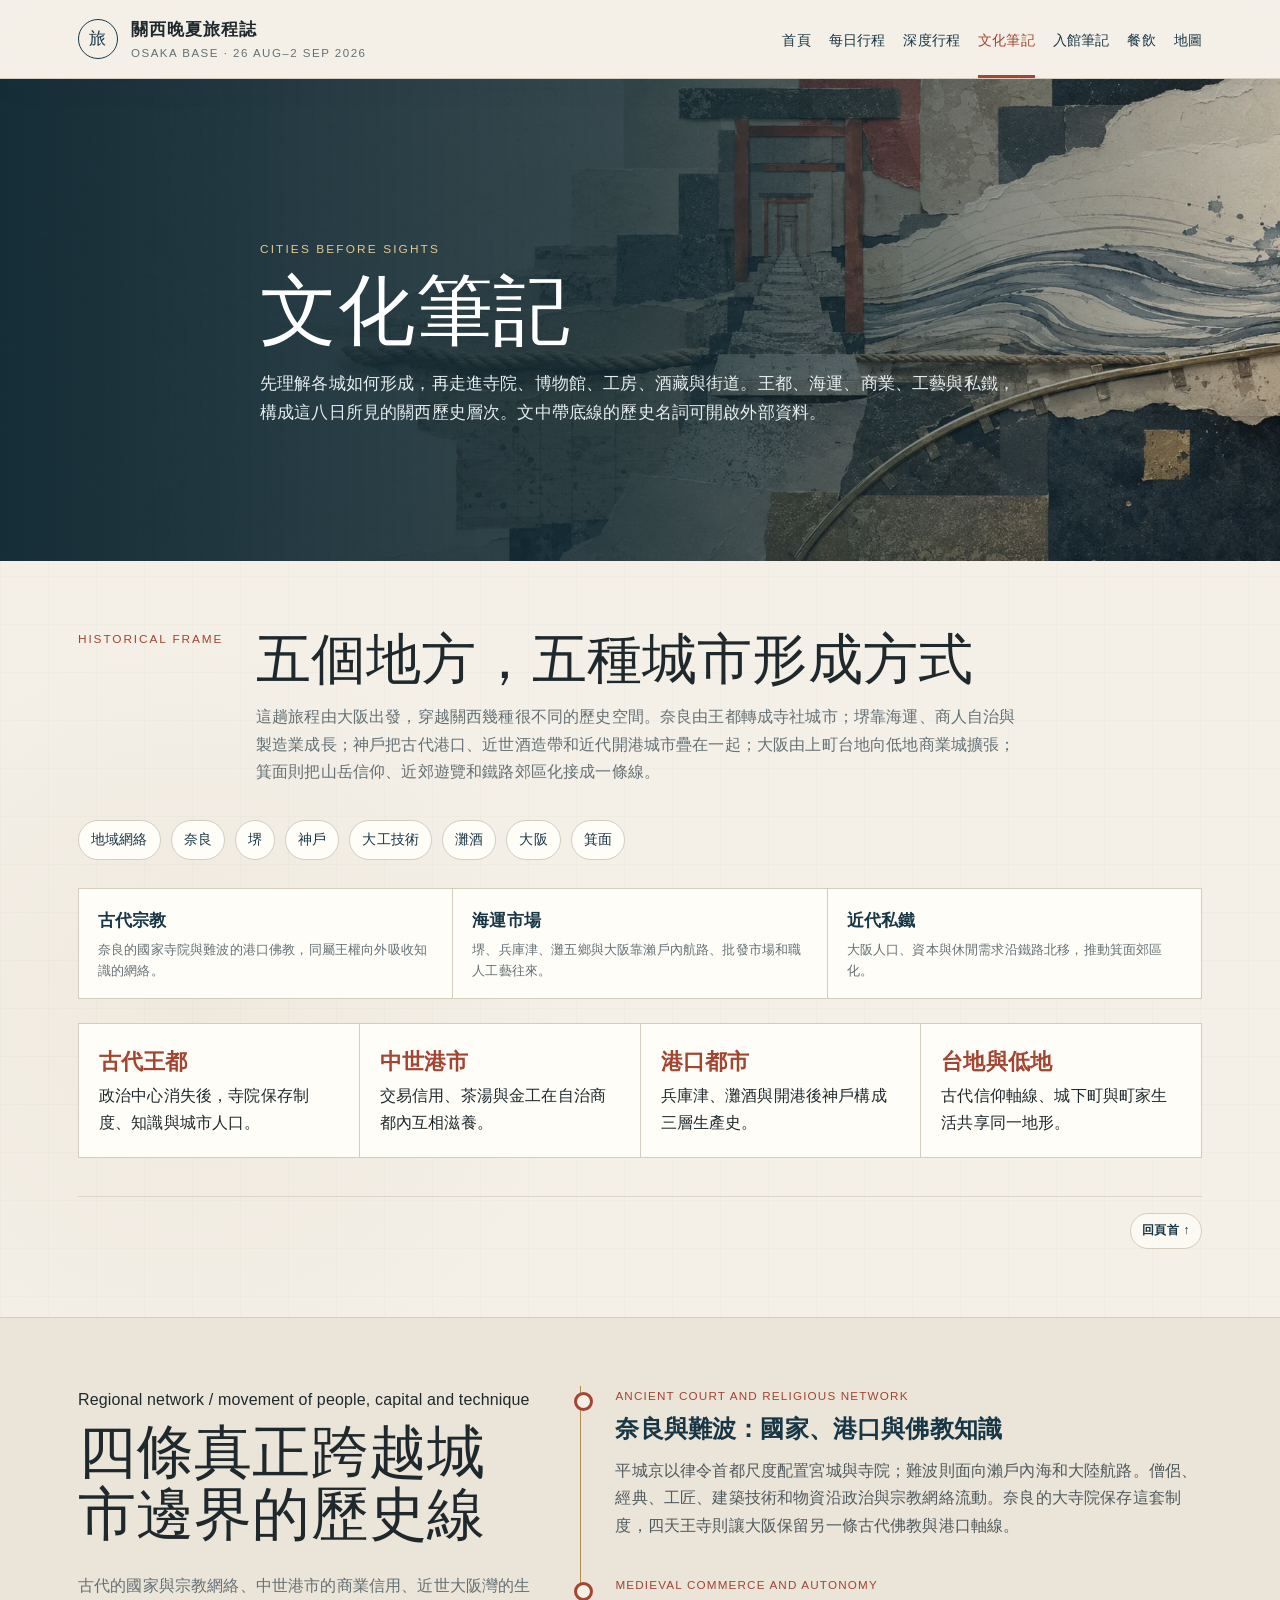
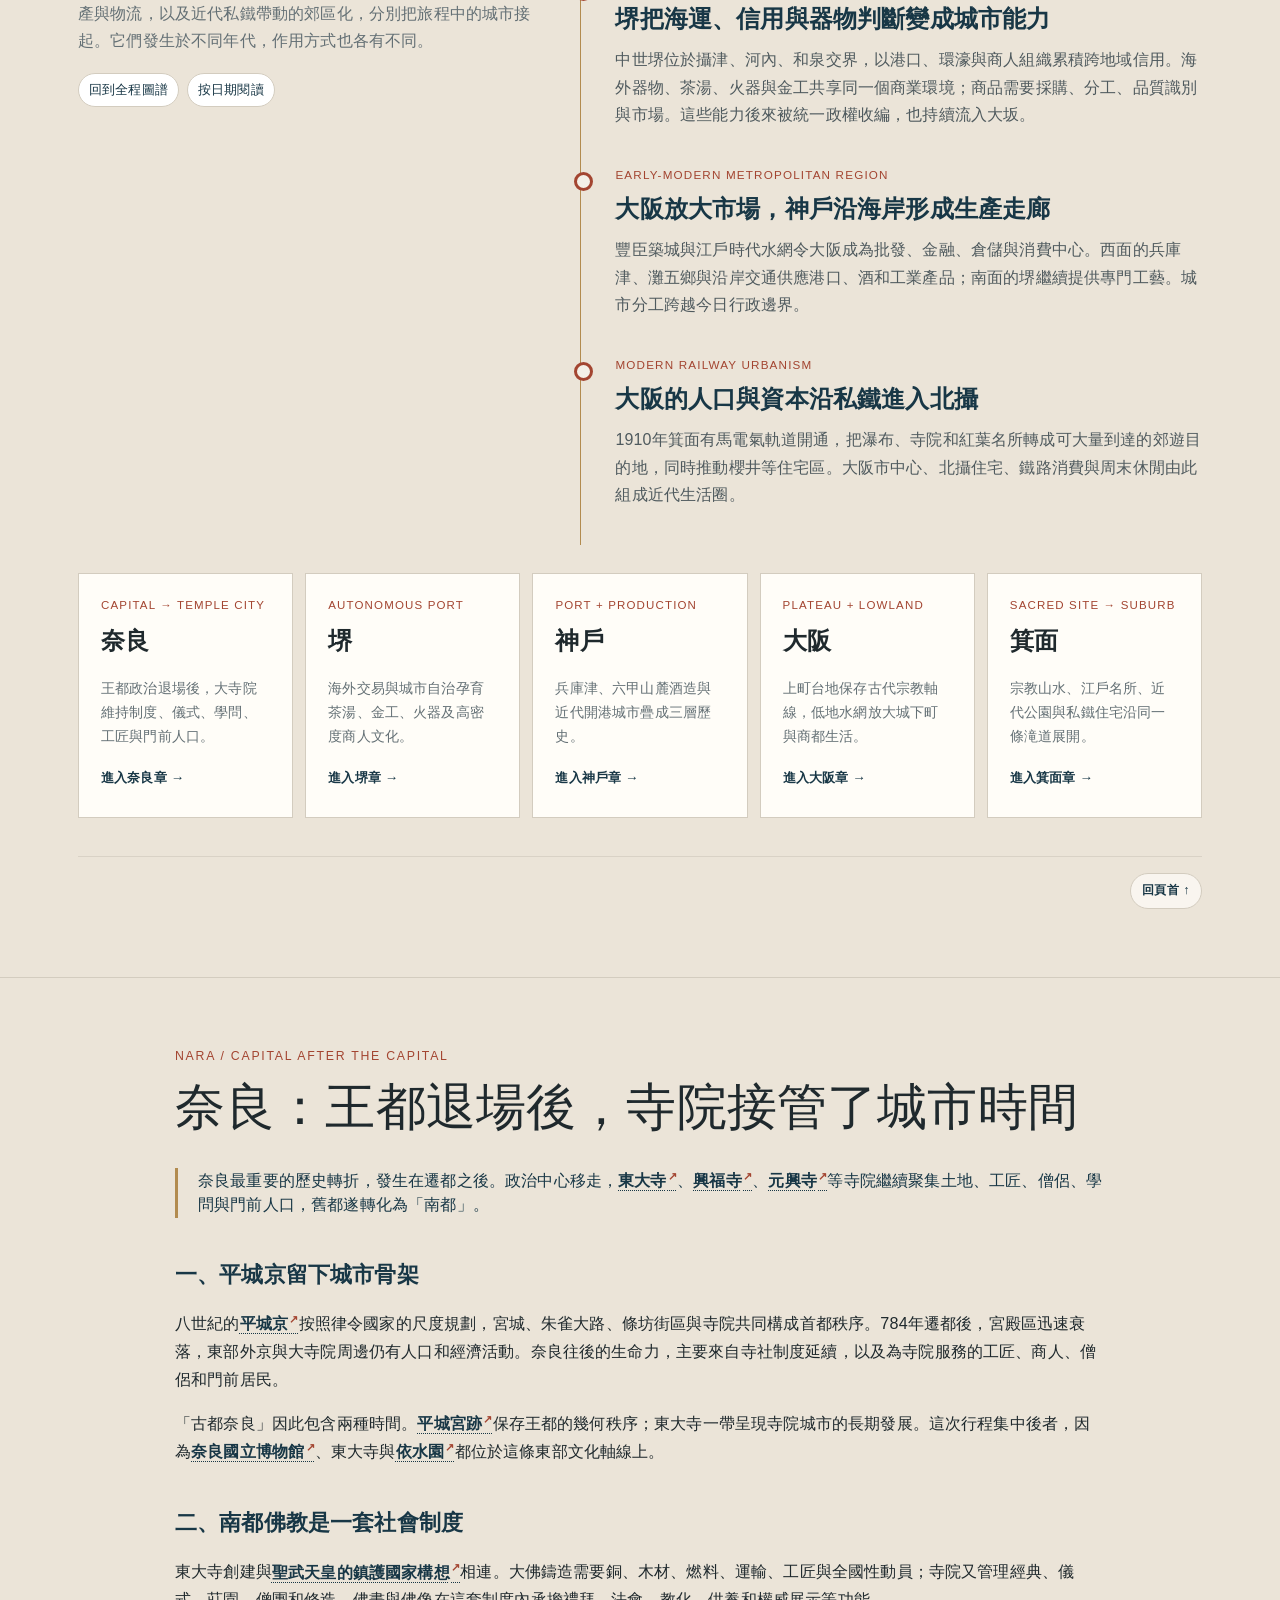
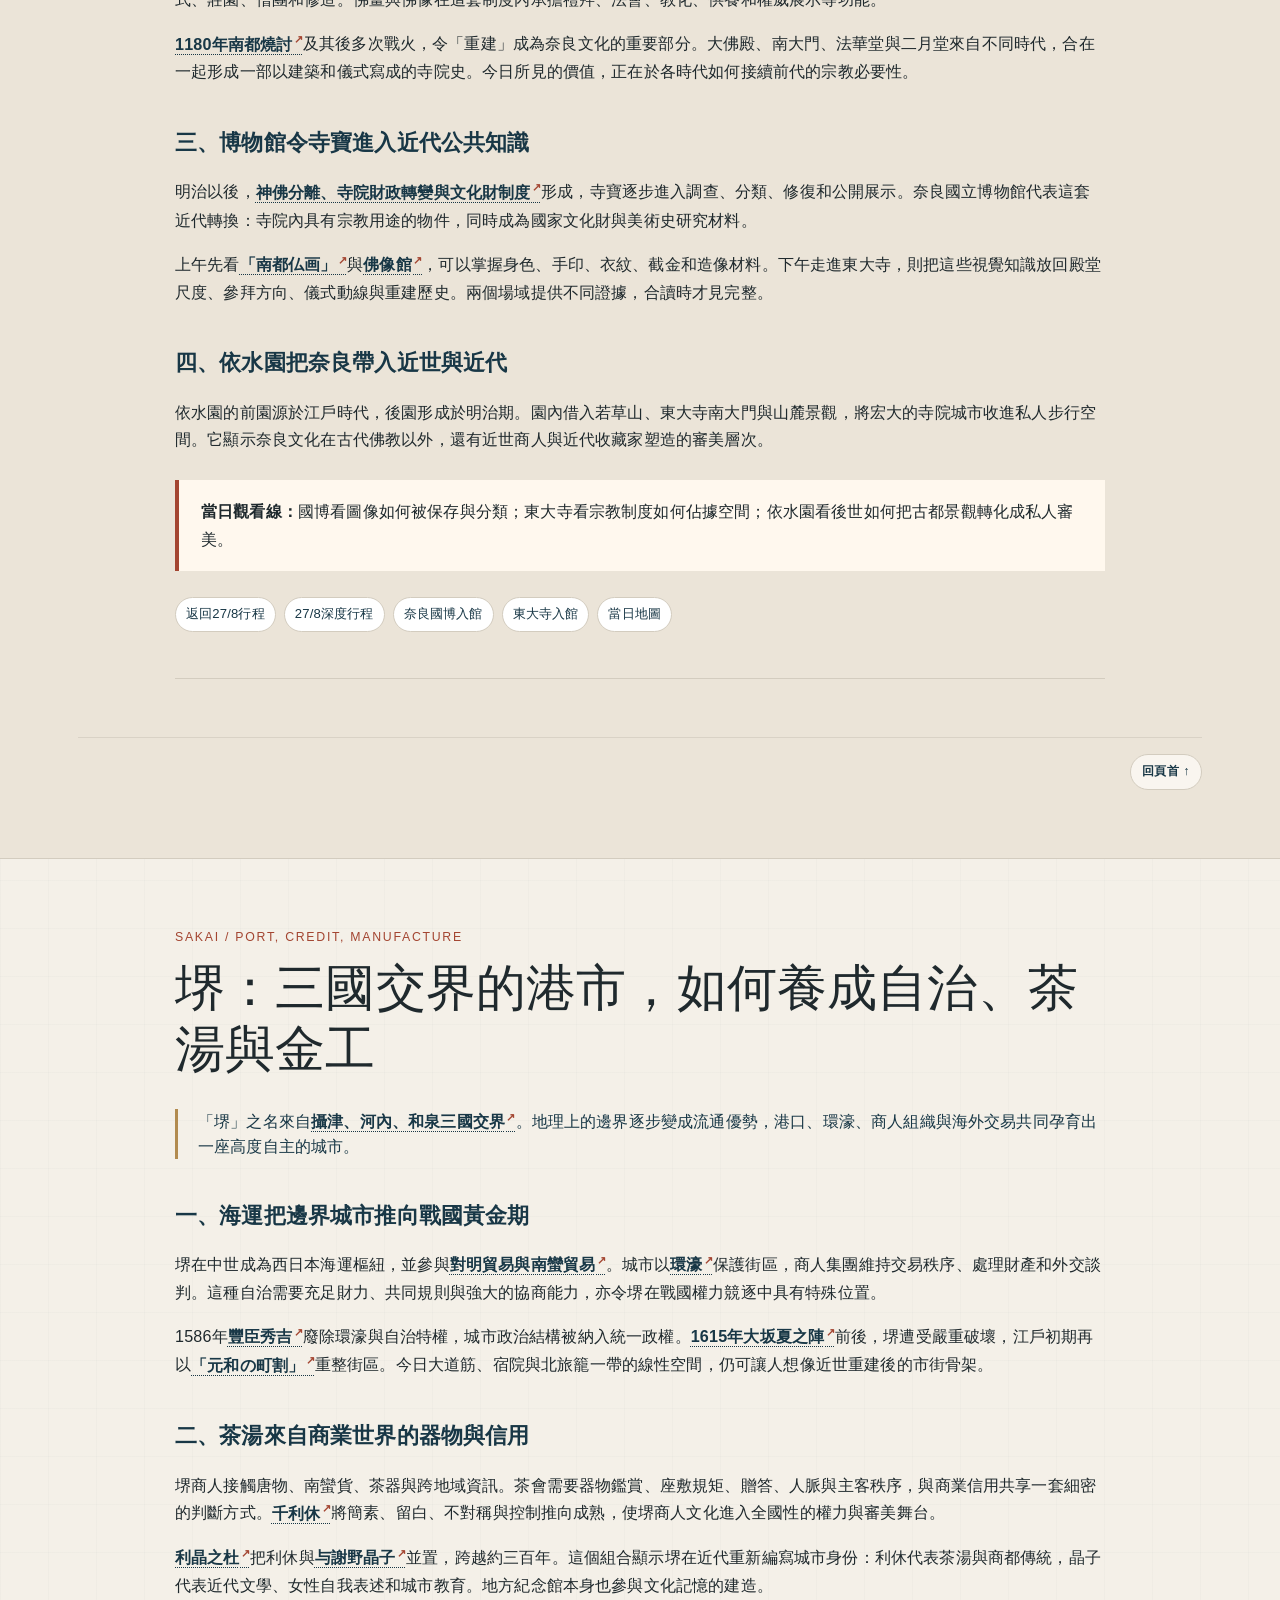
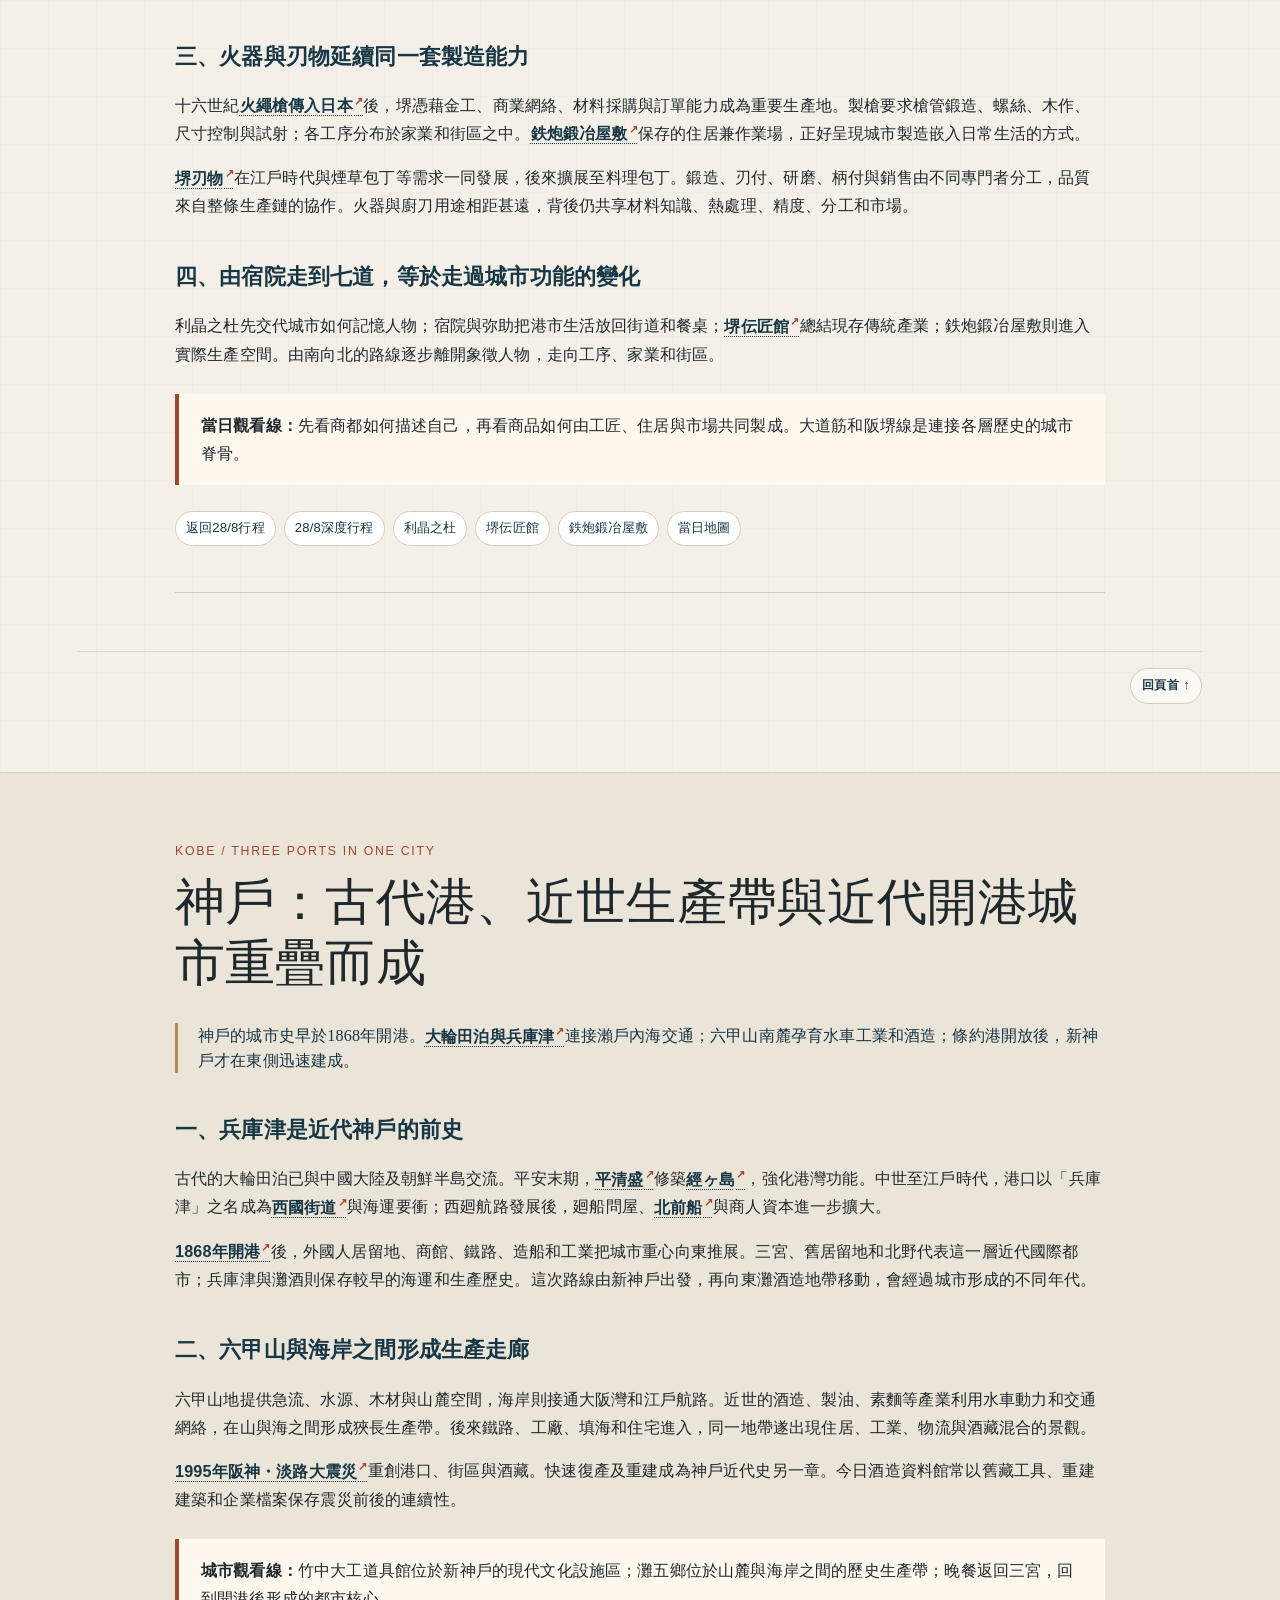
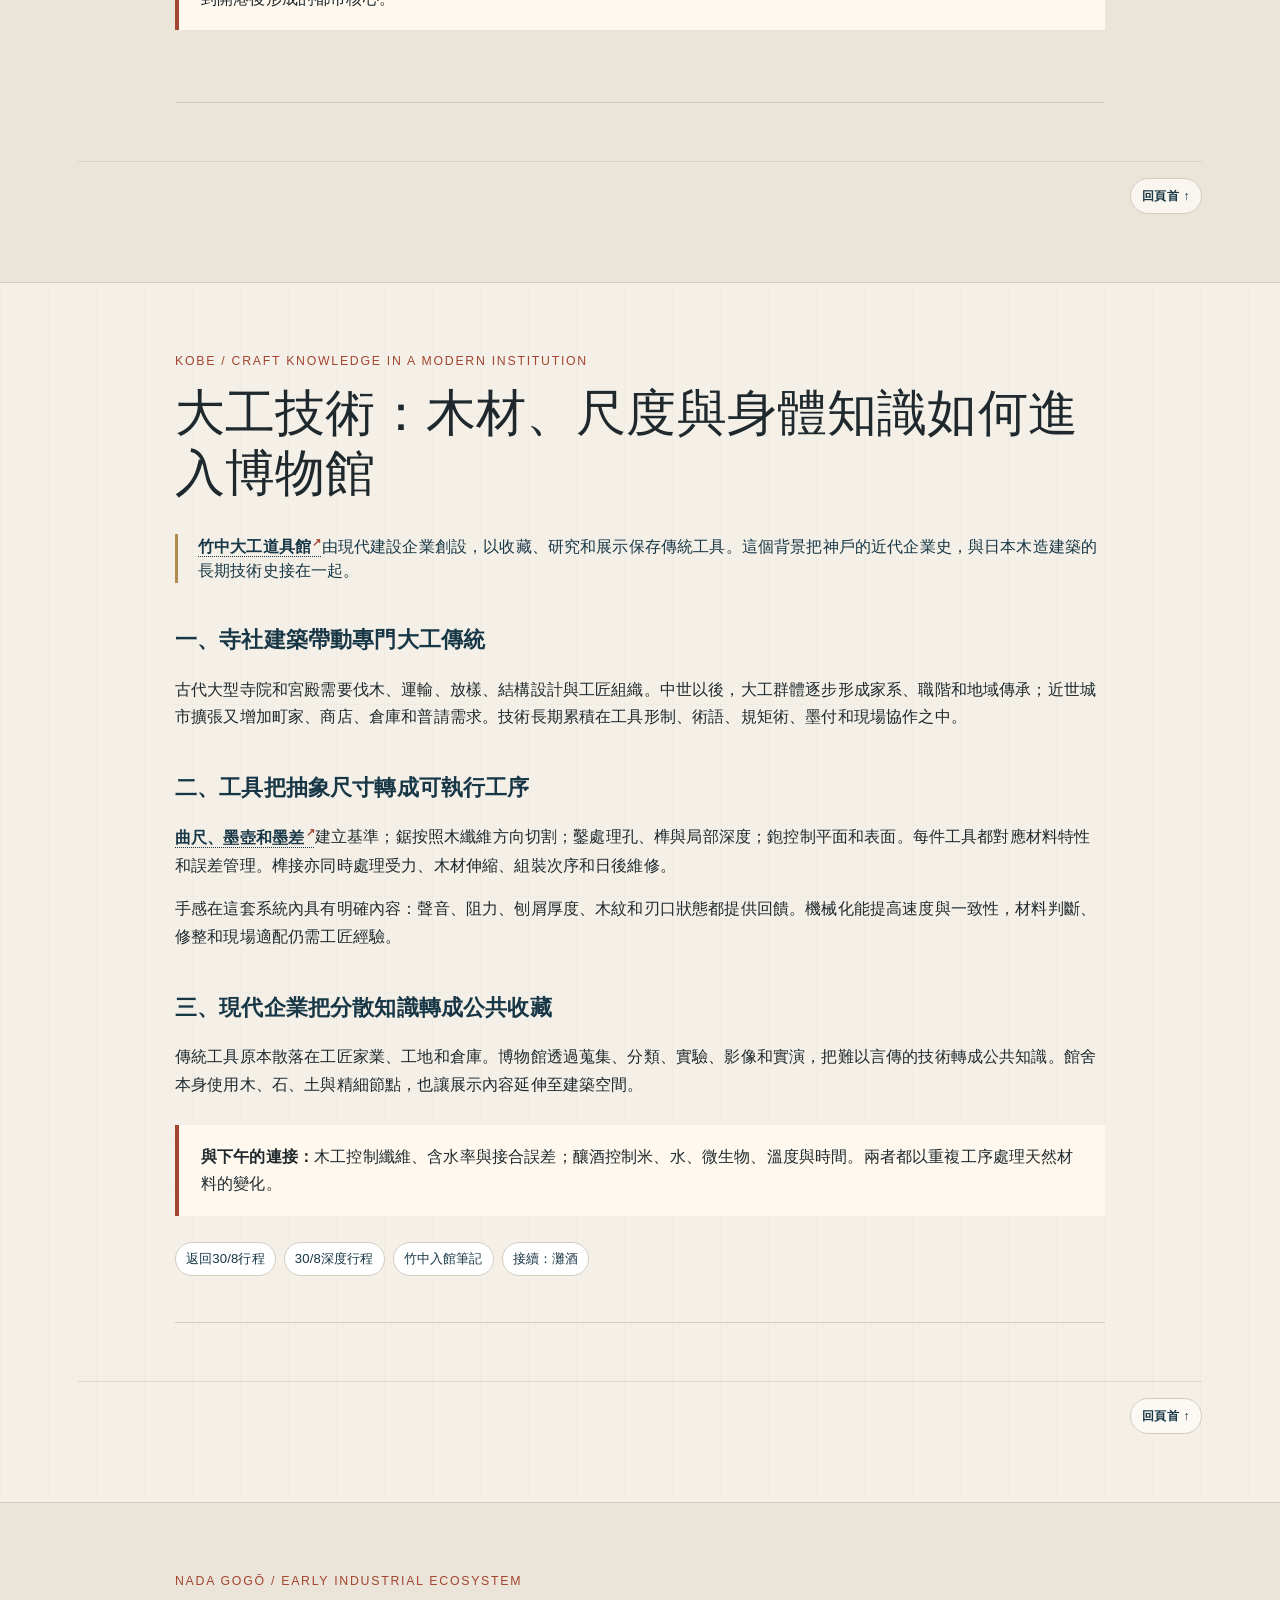
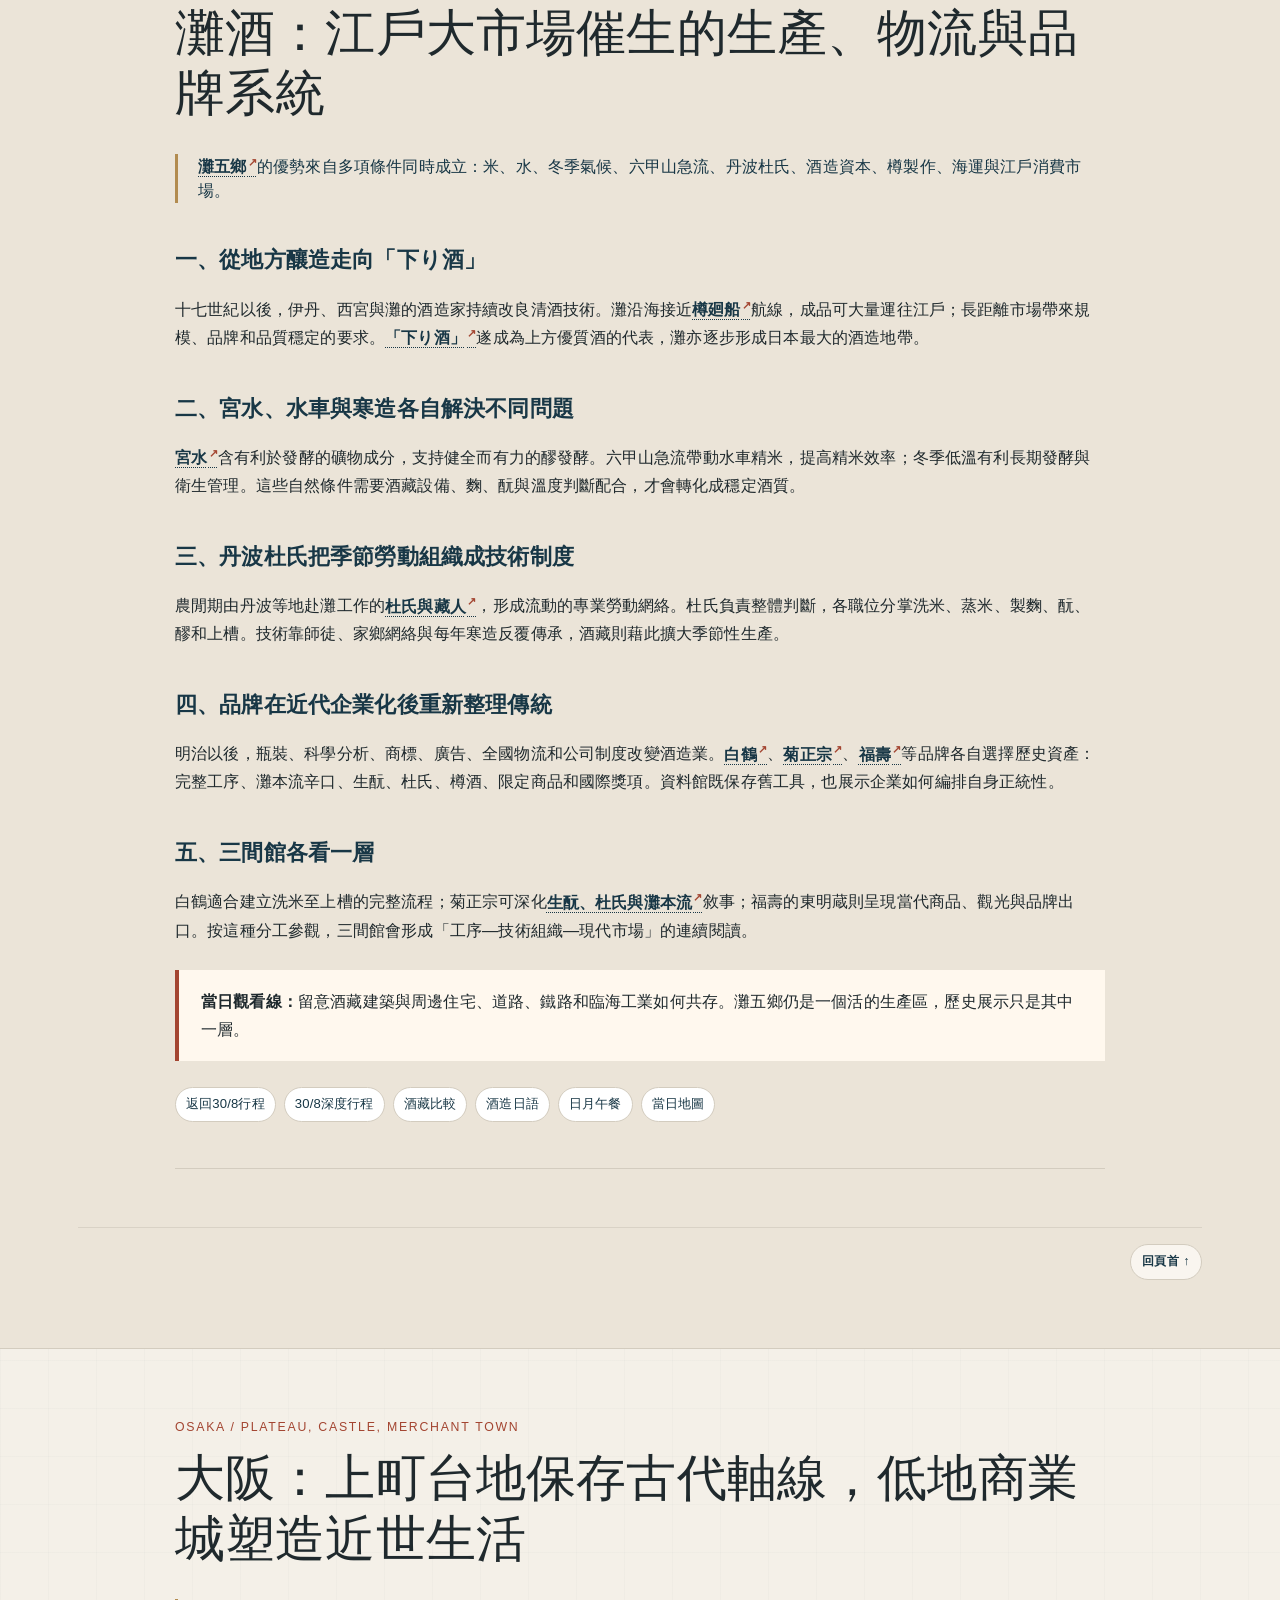
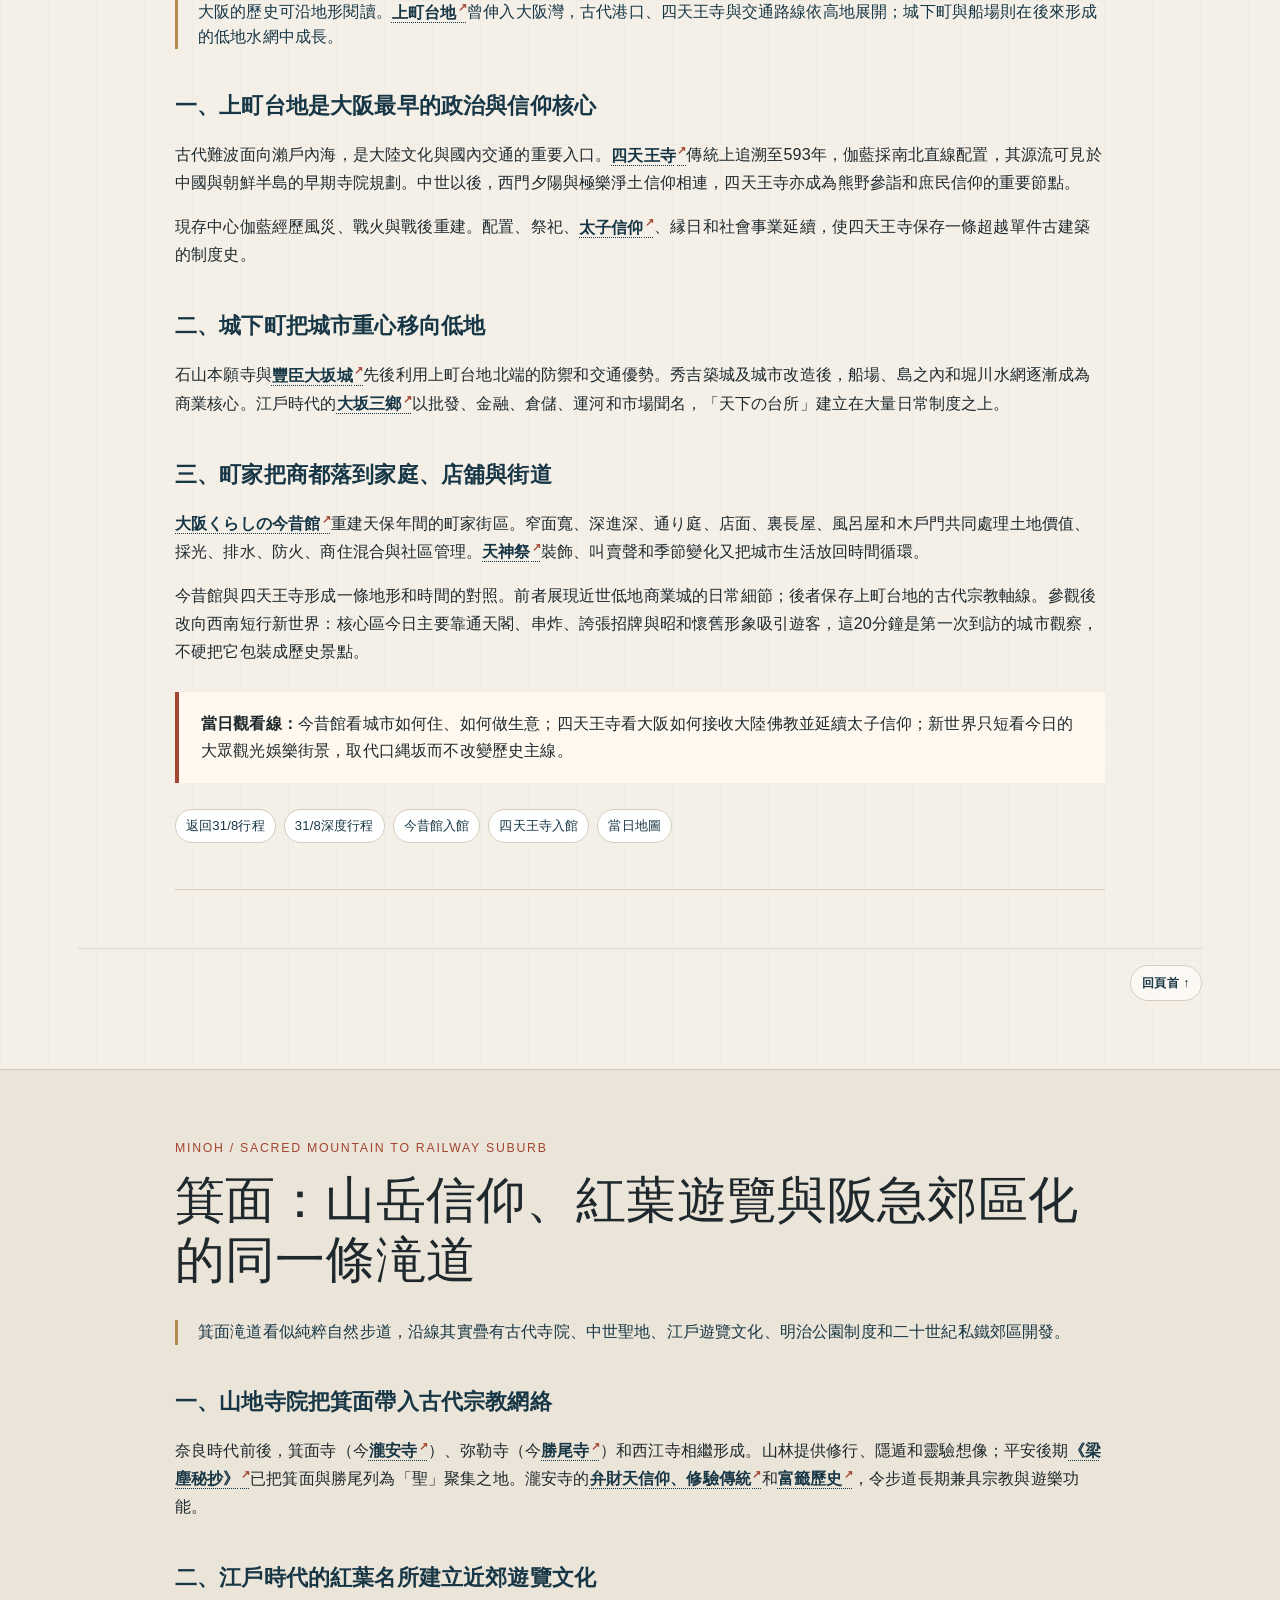
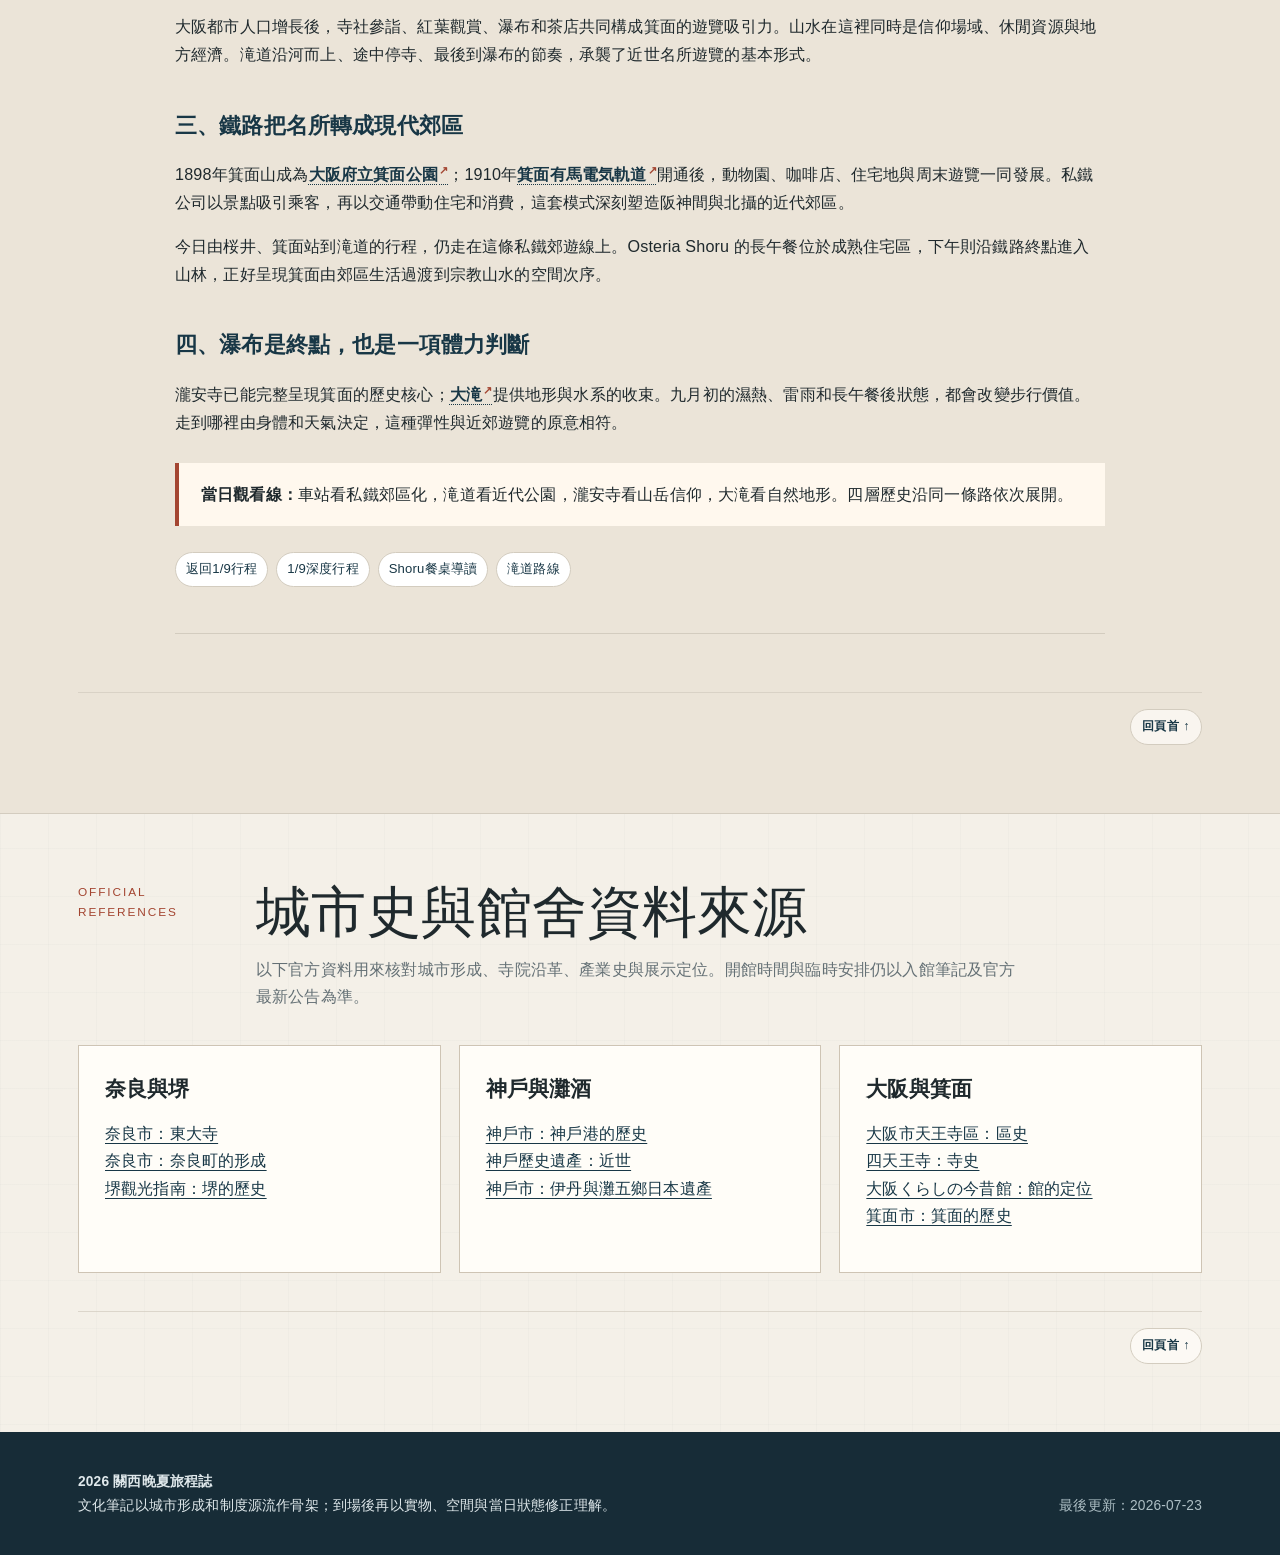
==== culture.html @ 3d81eb39 "Add optional post-dinner bar guide" ====
<!doctype html>
<html lang="zh-Hant"><head><meta charset="utf-8"><meta name="viewport" content="width=device-width,initial-scale=1">
<title>文化筆記｜2026 關西晚夏</title><meta name="description" content="由城市形成、宗教制度、商業網絡、工藝生產與近代都市化，閱讀奈良、堺、神戶、大阪與箕面。">
  <!-- social-meta:start -->
    <meta name="theme-color" content="#183746">
    <meta name="apple-mobile-web-app-title" content="關西晚夏">
    <meta name="apple-mobile-web-app-capable" content="yes">
    <link rel="apple-touch-icon" sizes="180x180" href="apple-touch-icon.png">
    <link rel="icon" type="image/png" href="apple-touch-icon.png">
    <link rel="manifest" href="manifest.webmanifest">
    <link rel="canonical" href="https://davetwchiu.github.io/kansai-late-summer-2026/culture.html">
    <meta property="og:type" content="website">
    <meta property="og:locale" content="zh_HK">
    <meta property="og:site_name" content="關西晚夏旅程誌">
    <meta property="og:title" content="文化筆記｜2026 關西晚夏">
    <meta property="og:description" content="由城市形成、宗教制度、商業網絡、工藝生產與近代都市化，閱讀奈良、堺、神戶、大阪與箕面。">
    <meta property="og:url" content="https://davetwchiu.github.io/kansai-late-summer-2026/culture.html">
    <meta property="og:image" content="https://davetwchiu.github.io/kansai-late-summer-2026/assets/images/social-preview.png">
    <meta property="og:image:type" content="image/png">
    <meta property="og:image:width" content="1200">
    <meta property="og:image:height" content="630">
    <meta property="og:image:alt" content="2026 關西晚夏旅程誌">
    <meta name="twitter:card" content="summary_large_image">
    <meta name="twitter:title" content="文化筆記｜2026 關西晚夏">
    <meta name="twitter:description" content="由城市形成、宗教制度、商業網絡、工藝生產與近代都市化，閱讀奈良、堺、神戶、大阪與箕面。">
    <meta name="twitter:image" content="https://davetwchiu.github.io/kansai-late-summer-2026/assets/images/social-preview.png">
    <!-- social-meta:end --><link rel="stylesheet" href="assets/style.css"><script defer src="assets/site.js"></script><style>.essay a.term-link{font-weight:600;text-decoration-style:dotted;text-decoration-thickness:.08em}.essay a.term-link::after{content:"↗";font-size:.68em;vertical-align:super;margin-left:.12em;color:var(--vermilion)}</style></head>
<body><a class="skip-link" href="#main">跳到主要內容</a><header class="site-header"><div class="wrap header-row"><a class="brand" href="index.html"><span class="brand-mark">旅</span><span class="brand-copy"><strong>關西晚夏旅程誌</strong><span>Osaka base · 26 Aug–2 Sep 2026</span></span></a><button class="nav-toggle" type="button" aria-expanded="false" aria-controls="primary-nav">選單</button><nav id="primary-nav" class="nav" aria-label="主要導覽"><a href="index.html">首頁</a><a href="daily.html">每日行程</a><a href="deep-itinerary.html">深度行程</a><a aria-current="page" href="culture.html">文化筆記</a><a href="museums.html">入館筆記</a><a href="food.html">餐飲</a><a href="maps.html">地圖</a></nav></div></header><main id="main">
<section class="page-hero has-art" style="--page-art:url('images/culture-layers-editorial.webp')"><div class="wrap"><div class="eyebrow">Cities before sights</div><h1>文化筆記</h1><p>先理解各城如何形成，再走進寺院、博物館、工房、酒藏與街道。王都、海運、商業、工藝與私鐵，構成這八日所見的關西歷史層次。文中帶底線的歷史名詞可開啟外部資料。</p></div></section>
<section class="section"><div class="wrap"><div class="section-heading"><div class="label">Historical frame</div><div><h2>五個地方，五種城市形成方式</h2><p>這趟旅程由大阪出發，穿越關西幾種很不同的歷史空間。奈良由王都轉成寺社城市；堺靠海運、商人自治與製造業成長；神戶把古代港口、近世酒造帶和近代開港城市疊在一起；大阪由上町台地向低地商業城擴張；箕面則把山岳信仰、近郊遊覽和鐵路郊區化接成一條線。</p></div></div>
<nav class="quick-nav" aria-label="文化筆記捷徑"><a href="#regional-network">地域網絡</a><a href="#nara">奈良</a><a href="#sakai">堺</a><a href="#kobe">神戶</a><a href="#carpentry">大工技術</a><a href="#nada">灘酒</a><a href="#osaka">大阪</a><a href="#minoh">箕面</a></nav>
<div class="relation-guide" aria-label="跨地域歷史線"><div><strong>古代宗教</strong><span>奈良的國家寺院與難波的港口佛教，同屬王權向外吸收知識的網絡。</span></div><div><strong>海運市場</strong><span>堺、兵庫津、灘五鄉與大阪靠瀨戶內航路、批發市場和職人工藝往來。</span></div><div><strong>近代私鐵</strong><span>大阪人口、資本與休閒需求沿鐵路北移，推動箕面郊區化。</span></div></div>
<div class="storyline"><a href="#nara"><strong>古代王都</strong><span>政治中心消失後，寺院保存制度、知識與城市人口。</span></a><a href="#sakai"><strong>中世港市</strong><span>交易信用、茶湯與金工在自治商都內互相滋養。</span></a><a href="#kobe"><strong>港口都市</strong><span>兵庫津、灘酒與開港後神戶構成三層生產史。</span></a><a href="#osaka"><strong>台地與低地</strong><span>古代信仰軸線、城下町與町家生活共享同一地形。</span></a></div>
</div></section>

<section class="section alt" id="regional-network"><div class="wrap">
  <div class="regional-thesis">
    <div class="thesis-lead">
      <div class="kicker">Regional network / movement of people, capital and technique</div>
      <h2>四條真正跨越城市邊界的歷史線</h2>
      <p>古代的國家與宗教網絡、中世港市的商業信用、近世大阪灣的生產與物流，以及近代私鐵帶動的郊區化，分別把旅程中的城市接起。它們發生於不同年代，作用方式也各有不同。</p>
      <div class="contextual-links"><a href="index.html#main">回到全程圖譜</a><a href="deep-itinerary.html">按日期閱讀</a></div>
    </div>
    <div class="history-spine">
      <article class="history-layer"><div class="layer-date">Ancient court and religious network</div><h3>奈良與難波：國家、港口與佛教知識</h3><p>平城京以律令首都尺度配置宮城與寺院；難波則面向瀨戶內海和大陸航路。僧侶、經典、工匠、建築技術和物資沿政治與宗教網絡流動。奈良的大寺院保存這套制度，四天王寺則讓大阪保留另一條古代佛教與港口軸線。</p></article>
      <article class="history-layer"><div class="layer-date">Medieval commerce and autonomy</div><h3>堺把海運、信用與器物判斷變成城市能力</h3><p>中世堺位於攝津、河內、和泉交界，以港口、環濠與商人組織累積跨地域信用。海外器物、茶湯、火器與金工共享同一個商業環境；商品需要採購、分工、品質識別與市場。這些能力後來被統一政權收編，也持續流入大坂。</p></article>
      <article class="history-layer"><div class="layer-date">Early-modern metropolitan region</div><h3>大阪放大市場，神戶沿海岸形成生產走廊</h3><p>豐臣築城與江戶時代水網令大阪成為批發、金融、倉儲與消費中心。西面的兵庫津、灘五鄉與沿岸交通供應港口、酒和工業產品；南面的堺繼續提供專門工藝。城市分工跨越今日行政邊界。</p></article>
      <article class="history-layer"><div class="layer-date">Modern railway urbanism</div><h3>大阪的人口與資本沿私鐵進入北攝</h3><p>1910年箕面有馬電氣軌道開通，把瀑布、寺院和紅葉名所轉成可大量到達的郊遊目的地，同時推動櫻井等住宅區。大阪市中心、北攝住宅、鐵路消費與周末休閒由此組成近代生活圈。</p></article>
    </div>
  </div>
  <div class="culture-map" aria-label="五地文化角色">
    <article class="culture-place"><div class="place-era">Capital → temple city</div><h3>奈良</h3><p>王都政治退場後，大寺院維持制度、儀式、學問、工匠與門前人口。</p><a href="#nara">進入奈良章 →</a></article>
    <article class="culture-place"><div class="place-era">Autonomous port</div><h3>堺</h3><p>海外交易與城市自治孕育茶湯、金工、火器及高密度商人文化。</p><a href="#sakai">進入堺章 →</a></article>
    <article class="culture-place"><div class="place-era">Port + production</div><h3>神戶</h3><p>兵庫津、六甲山麓酒造與近代開港城市疊成三層歷史。</p><a href="#kobe">進入神戶章 →</a></article>
    <article class="culture-place"><div class="place-era">Plateau + lowland</div><h3>大阪</h3><p>上町台地保存古代宗教軸線，低地水網放大城下町與商都生活。</p><a href="#osaka">進入大阪章 →</a></article>
    <article class="culture-place"><div class="place-era">Sacred site → suburb</div><h3>箕面</h3><p>宗教山水、江戶名所、近代公園與私鐵住宅沿同一條滝道展開。</p><a href="#minoh">進入箕面章 →</a></article>
  </div>
</div></section>

<section class="section alt" id="nara"><div class="wrap"><article class="essay culture-depth"><div class="kicker">Nara / capital after the capital</div><h2>奈良：王都退場後，寺院接管了城市時間</h2><p class="pullquote">奈良最重要的歷史轉折，發生在遷都之後。政治中心移走，<a class="term-link" href="https://www.todaiji.or.jp/history/" target="_blank" rel="noopener noreferrer" title="東大寺官方寺史">東大寺</a>、<a class="term-link" href="https://www.kohfukuji.com/about/history/" target="_blank" rel="noopener noreferrer" title="興福寺官方沿革">興福寺</a>、<a class="term-link" href="https://gangoji-tera.or.jp/read/history.html" target="_blank" rel="noopener noreferrer" title="元興寺官方沿革">元興寺</a>等寺院繼續聚集土地、工匠、僧侶、學問與門前人口，舊都遂轉化為「南都」。</p>
<h3>一、平城京留下城市骨架</h3><p>八世紀的<a class="term-link" href="https://www.city.nara.lg.jp/site/world-heritage/88528.html" target="_blank" rel="noopener noreferrer" title="奈良市：平城宮跡與平城京">平城京</a>按照律令國家的尺度規劃，宮城、朱雀大路、條坊街區與寺院共同構成首都秩序。784年遷都後，宮殿區迅速衰落，東部外京與大寺院周邊仍有人口和經濟活動。奈良往後的生命力，主要來自寺社制度延續，以及為寺院服務的工匠、商人、僧侶和門前居民。</p>
<p>「古都奈良」因此包含兩種時間。<a class="term-link" href="https://www.city.nara.lg.jp/site/world-heritage/88528.html" target="_blank" rel="noopener noreferrer" title="奈良市：平城宮跡">平城宮跡</a>保存王都的幾何秩序；東大寺一帶呈現寺院城市的長期發展。這次行程集中後者，因為<a class="term-link" href="https://www.narahaku.go.jp/" target="_blank" rel="noopener noreferrer" title="奈良國立博物館官方網站">奈良國立博物館</a>、東大寺與<a class="term-link" href="https://isuien.or.jp/garden" target="_blank" rel="noopener noreferrer" title="依水園官方庭園介紹">依水園</a>都位於這條東部文化軸線上。</p>
<h3>二、南都佛教是一套社會制度</h3><p>東大寺創建與<a class="term-link" href="https://www.todaiji.or.jp/history/" target="_blank" rel="noopener noreferrer" title="東大寺官方寺史：聖武天皇與大佛建立">聖武天皇的鎮護國家構想</a>相連。大佛鑄造需要銅、木材、燃料、運輸、工匠與全國性動員；寺院又管理經典、儀式、莊園、僧團和修造。佛畫與佛像在這套制度內承擔禮拜、法會、教化、供養和權威展示等功能。</p>
<p><a class="term-link" href="https://www.todaiji.or.jp/history/" target="_blank" rel="noopener noreferrer" title="東大寺官方寺史：治承四年南都燒討與重建">1180年南都燒討</a>及其後多次戰火，令「重建」成為奈良文化的重要部分。大佛殿、南大門、法華堂與二月堂來自不同時代，合在一起形成一部以建築和儀式寫成的寺院史。今日所見的價值，正在於各時代如何接續前代的宗教必要性。</p>
<h3>三、博物館令寺寶進入近代公共知識</h3><p>明治以後，<a class="term-link" href="https://www.bunka.go.jp/seisaku/bunkazai/shokai/gaiyo/index.html" target="_blank" rel="noopener noreferrer" title="文化廳：日本文化財保護制度概要">神佛分離、寺院財政轉變與文化財制度</a>形成，寺寶逐步進入調查、分類、修復和公開展示。奈良國立博物館代表這套近代轉換：寺院內具有宗教用途的物件，同時成為國家文化財與美術史研究材料。</p>
<p>上午先看<a class="term-link" href="https://www.narahaku.go.jp/exhibition/special/202607_nantobutsuga/" target="_blank" rel="noopener noreferrer" title="奈良國立博物館：南都仏画特展">「南都仏画」</a>與<a class="term-link" href="https://www.narahaku.go.jp/about/guide/butsuzo/" target="_blank" rel="noopener noreferrer" title="奈良國立博物館佛像館介紹">佛像館</a>，可以掌握身色、手印、衣紋、截金和造像材料。下午走進東大寺，則把這些視覺知識放回殿堂尺度、參拜方向、儀式動線與重建歷史。兩個場域提供不同證據，合讀時才見完整。</p>
<h3>四、依水園把奈良帶入近世與近代</h3><p>依水園的前園源於江戶時代，後園形成於明治期。園內借入若草山、東大寺南大門與山麓景觀，將宏大的寺院城市收進私人步行空間。它顯示奈良文化在古代佛教以外，還有近世商人與近代收藏家塑造的審美層次。</p>
<div class="interpret-box"><strong>當日觀看線：</strong>國博看圖像如何被保存與分類；東大寺看宗教制度如何佔據空間；依水園看後世如何把古都景觀轉化成私人審美。</div>
<div class="contextual-links"><a href="daily.html#d0827">返回27/8行程</a><a href="deep-itinerary.html#nara">27/8深度行程</a><a href="museums.html#nara-museum">奈良國博入館</a><a href="museums.html#todaiji">東大寺入館</a><a href="maps.html#d0827">當日地圖</a></div></article></div></section>

<section class="section" id="sakai"><div class="wrap"><article class="essay culture-depth"><div class="kicker">Sakai / port, credit, manufacture</div><h2>堺：三國交界的港市，如何養成自治、茶湯與金工</h2><p class="pullquote">「堺」之名來自<a class="term-link" href="https://www.sakai-tcb.or.jp/about-sakai/history/" target="_blank" rel="noopener noreferrer" title="堺觀光指南：堺的歷史與地名由來">攝津、河內、和泉三國交界</a>。地理上的邊界逐步變成流通優勢，港口、環濠、商人組織與海外交易共同孕育出一座高度自主的城市。</p>
<h3>一、海運把邊界城市推向戰國黃金期</h3><p>堺在中世成為西日本海運樞紐，並參與<a class="term-link" href="https://www.sakai-tcb.or.jp/about-sakai/history/" target="_blank" rel="noopener noreferrer" title="堺觀光指南：對明貿易與南蠻貿易">對明貿易與南蠻貿易</a>。城市以<a class="term-link" href="https://www.city.sakai.lg.jp/shisei/toshi/toshikeikan/keikantorikumi/matinamisaisei/kangotoshi-hokubu-miryoku.html" target="_blank" rel="noopener noreferrer" title="堺市：環濠都市北部地區">環濠</a>保護街區，商人集團維持交易秩序、處理財產和外交談判。這種自治需要充足財力、共同規則與強大的協商能力，亦令堺在戰國權力競逐中具有特殊位置。</p>
<p>1586年<a class="term-link" href="https://www.sakai-tcb.or.jp/feature/detail/81" target="_blank" rel="noopener noreferrer" title="堺觀光指南：豐臣秀吉與堺">豐臣秀吉</a>廢除環濠與自治特權，城市政治結構被納入統一政權。<a class="term-link" href="https://www.city.sakai.lg.jp/kurashi/jutaku/jutaku/jukyohyoji/cho.html" target="_blank" rel="noopener noreferrer" title="堺市：大坂夏之陣後的元和町割">1615年大坂夏之陣</a>前後，堺遭受嚴重破壞，江戶初期再以<a class="term-link" href="https://www.city.sakai.lg.jp/kurashi/jutaku/jutaku/jukyohyoji/cho.html" target="_blank" rel="noopener noreferrer" title="堺市：元和の町割">「元和の町割」</a>重整街區。今日大道筋、宿院與北旅籠一帶的線性空間，仍可讓人想像近世重建後的市街骨架。</p>
<h3>二、茶湯來自商業世界的器物與信用</h3><p>堺商人接觸唐物、南蠻貨、茶器與跨地域資訊。茶會需要器物鑑賞、座敷規矩、贈答、人脈與主客秩序，與商業信用共享一套細密的判斷方式。<a class="term-link" href="https://sakai-rishonomori.com/" target="_blank" rel="noopener noreferrer" title="さかい利晶の杜：千利休">千利休</a>將簡素、留白、不對稱與控制推向成熟，使堺商人文化進入全國性的權力與審美舞台。</p>
<p><a class="term-link" href="https://sakai-rishonomori.com/" target="_blank" rel="noopener noreferrer" title="さかい利晶の杜官方網站">利晶之杜</a>把利休與<a class="term-link" href="https://sakai-rishonomori.com/" target="_blank" rel="noopener noreferrer" title="さかい利晶の杜：与謝野晶子">与謝野晶子</a>並置，跨越約三百年。這個組合顯示堺在近代重新編寫城市身份：利休代表茶湯與商都傳統，晶子代表近代文學、女性自我表述和城市教育。地方紀念館本身也參與文化記憶的建造。</p>
<h3>三、火器與刃物延續同一套製造能力</h3><p>十六世紀<a class="term-link" href="https://www.sakai-tcb.or.jp/about-sakai/origin/main.html" target="_blank" rel="noopener noreferrer" title="堺觀光指南：堺與鉄炮">火繩槍傳入日本</a>後，堺憑藉金工、商業網絡、材料採購與訂單能力成為重要生產地。製槍要求槍管鍛造、螺絲、木作、尺寸控制與試射；各工序分布於家業和街區之中。<a class="term-link" href="https://www.sakai-tcb.or.jp/spot/detail/27" target="_blank" rel="noopener noreferrer" title="堺觀光指南：鉄炮鍛冶屋敷">鉄炮鍛冶屋敷</a>保存的住居兼作業場，正好呈現城市製造嵌入日常生活的方式。</p>
<p><a class="term-link" href="https://www.sakai-tcb.or.jp/spot/detail/407" target="_blank" rel="noopener noreferrer" title="堺伝匠館：堺刃物與傳統產業">堺刃物</a>在江戶時代與煙草包丁等需求一同發展，後來擴展至料理包丁。鍛造、刃付、研磨、柄付與銷售由不同專門者分工，品質來自整條生產鏈的協作。火器與廚刀用途相距甚遠，背後仍共享材料知識、熱處理、精度、分工和市場。</p>
<h3>四、由宿院走到七道，等於走過城市功能的變化</h3><p>利晶之杜先交代城市如何記憶人物；宿院與弥助把港市生活放回街道和餐桌；<a class="term-link" href="https://www.sakai-tcb.or.jp/spot/detail/407" target="_blank" rel="noopener noreferrer" title="堺觀光指南：堺伝匠館">堺伝匠館</a>總結現存傳統產業；鉄炮鍛冶屋敷則進入實際生產空間。由南向北的路線逐步離開象徵人物，走向工序、家業和街區。</p>
<div class="interpret-box"><strong>當日觀看線：</strong>先看商都如何描述自己，再看商品如何由工匠、住居與市場共同製成。大道筋和阪堺線是連接各層歷史的城市脊骨。</div>
<div class="contextual-links"><a href="daily.html#d0828">返回28/8行程</a><a href="deep-itinerary.html#sakai">28/8深度行程</a><a href="museums.html#risho">利晶之杜</a><a href="museums.html#cut">堺伝匠館</a><a href="museums.html#teppo">鉄炮鍛冶屋敷</a><a href="maps.html#d0828">當日地圖</a></div></article></div></section>

<section class="section alt" id="kobe"><div class="wrap"><article class="essay culture-depth"><div class="kicker">Kobe / three ports in one city</div><h2>神戶：古代港、近世生產帶與近代開港城市重疊而成</h2><p class="pullquote">神戶的城市史早於1868年開港。<a class="term-link" href="https://www.city.kobe.lg.jp/information/institution/institution/document/archive/detail/history_01.html" target="_blank" rel="noopener noreferrer" title="神戶市文書館：大輪田泊、兵庫津與神戶港史">大輪田泊與兵庫津</a>連接瀨戶內海交通；六甲山南麓孕育水車工業和酒造；條約港開放後，新神戶才在東側迅速建成。</p>
<h3>一、兵庫津是近代神戶的前史</h3><p>古代的大輪田泊已與中國大陸及朝鮮半島交流。平安末期，<a class="term-link" href="https://www.city.kobe.lg.jp/a09222/kosodate/lifelong/toshokan/furusato/kiyomori_kobe/index.html" target="_blank" rel="noopener noreferrer" title="神戶市：平清盛與神戶">平清盛</a>修築<a class="term-link" href="https://www.city.kobe.lg.jp/a09222/kosodate/lifelong/toshokan/furusato/kiyomori_kobe/index.html" target="_blank" rel="noopener noreferrer" title="神戶市：經ヶ島築造">經ヶ島</a>，強化港灣功能。中世至江戶時代，港口以「兵庫津」之名成為<a class="term-link" href="https://kobe-rekishiisan.city.kobe.lg.jp/history/kinsei/" target="_blank" rel="noopener noreferrer" title="神戶歷史遺產：西國街道與兵庫津">西國街道</a>與海運要衝；西廻航路發展後，廻船問屋、<a class="term-link" href="https://kobe-rekishiisan.city.kobe.lg.jp/history/kinsei/" target="_blank" rel="noopener noreferrer" title="神戶歷史遺產：北前船與海運">北前船</a>與商人資本進一步擴大。</p>
<p><a class="term-link" href="https://www.city.kobe.lg.jp/a74134/kurashi/access/harbor/rekishi.html" target="_blank" rel="noopener noreferrer" title="神戶市：神戶港開港史">1868年開港</a>後，外國人居留地、商館、鐵路、造船和工業把城市重心向東推展。三宮、舊居留地和北野代表這一層近代國際都市；兵庫津與灘酒則保存較早的海運和生產歷史。這次路線由新神戶出發，再向東灘酒造地帶移動，會經過城市形成的不同年代。</p>
<h3>二、六甲山與海岸之間形成生產走廊</h3><p>六甲山地提供急流、水源、木材與山麓空間，海岸則接通大阪灣和江戶航路。近世的酒造、製油、素麵等產業利用水車動力和交通網絡，在山與海之間形成狹長生產帶。後來鐵路、工廠、填海和住宅進入，同一地帶遂出現住居、工業、物流與酒藏混合的景觀。</p>
<p><a class="term-link" href="https://www.dri.ne.jp/" target="_blank" rel="noopener noreferrer" title="人與防災未來中心：阪神・淡路大震災資料">1995年阪神・淡路大震災</a>重創港口、街區與酒藏。快速復產及重建成為神戶近代史另一章。今日酒造資料館常以舊藏工具、重建建築和企業檔案保存震災前後的連續性。</p>
<div class="interpret-box"><strong>城市觀看線：</strong>竹中大工道具館位於新神戶的現代文化設施區；灘五鄉位於山麓與海岸之間的歷史生產帶；晚餐返回三宮，回到開港後形成的都市核心。</div></article></div></section>

<section class="section" id="carpentry"><div class="wrap"><article class="essay culture-depth"><div class="kicker">Kobe / craft knowledge in a modern institution</div><h2>大工技術：木材、尺度與身體知識如何進入博物館</h2><p class="pullquote"><a class="term-link" href="https://www.dougukan.jp/about_us" target="_blank" rel="noopener noreferrer" title="竹中大工道具館：館的理念與沿革">竹中大工道具館</a>由現代建設企業創設，以收藏、研究和展示保存傳統工具。這個背景把神戶的近代企業史，與日本木造建築的長期技術史接在一起。</p>
<h3>一、寺社建築帶動專門大工傳統</h3><p>古代大型寺院和宮殿需要伐木、運輸、放樣、結構設計與工匠組織。中世以後，大工群體逐步形成家系、職階和地域傳承；近世城市擴張又增加町家、商店、倉庫和普請需求。技術長期累積在工具形制、術語、規矩術、墨付和現場協作之中。</p>
<h3>二、工具把抽象尺寸轉成可執行工序</h3><p><a class="term-link" href="https://exhibition.dougukan.jp/ja/1" target="_blank" rel="noopener noreferrer" title="竹中大工道具館常設展：大工道具的歷史與用途">曲尺、墨壺和墨差</a>建立基準；鋸按照木纖維方向切割；鑿處理孔、榫與局部深度；鉋控制平面和表面。每件工具都對應材料特性和誤差管理。榫接亦同時處理受力、木材伸縮、組裝次序和日後維修。</p>
<p>手感在這套系統內具有明確內容：聲音、阻力、刨屑厚度、木紋和刃口狀態都提供回饋。機械化能提高速度與一致性，材料判斷、修整和現場適配仍需工匠經驗。</p>
<h3>三、現代企業把分散知識轉成公共收藏</h3><p>傳統工具原本散落在工匠家業、工地和倉庫。博物館透過蒐集、分類、實驗、影像和實演，把難以言傳的技術轉成公共知識。館舍本身使用木、石、土與精細節點，也讓展示內容延伸至建築空間。</p>
<div class="interpret-box"><strong>與下午的連接：</strong>木工控制纖維、含水率與接合誤差；釀酒控制米、水、微生物、溫度與時間。兩者都以重複工序處理天然材料的變化。</div>
<div class="contextual-links"><a href="daily.html#d0830">返回30/8行程</a><a href="deep-itinerary.html#kobe">30/8深度行程</a><a href="museums.html#takenaka">竹中入館筆記</a><a href="#nada">接續：灘酒</a></div></article></div></section>

<section class="section alt" id="nada"><div class="wrap"><article class="essay culture-depth"><div class="kicker">Nada Gogō / early industrial ecosystem</div><h2>灘酒：江戶大市場催生的生產、物流與品牌系統</h2><p class="pullquote"><a class="term-link" href="https://www.nadagogo.ne.jp/heritage/" target="_blank" rel="noopener noreferrer" title="灘五鄉酒造組合：日本遺產與灘酒歷史">灘五鄉</a>的優勢來自多項條件同時成立：米、水、冬季氣候、六甲山急流、丹波杜氏、酒造資本、樽製作、海運與江戶消費市場。</p>
<h3>一、從地方釀造走向「下り酒」</h3><p>十七世紀以後，伊丹、西宮與灘的酒造家持續改良清酒技術。灘沿海接近<a class="term-link" href="https://www.nadagogo.ne.jp/heritage/" target="_blank" rel="noopener noreferrer" title="灘五鄉酒造組合：樽廻船與江戶運輸">樽廻船</a>航線，成品可大量運往江戶；長距離市場帶來規模、品牌和品質穩定的要求。<a class="term-link" href="https://www.nadagogo.ne.jp/kudarizake/" target="_blank" rel="noopener noreferrer" title="灘五鄉酒造組合：下り酒的歷史">「下り酒」</a>遂成為上方優質酒的代表，灘亦逐步形成日本最大的酒造地帶。</p>
<h3>二、宮水、水車與寒造各自解決不同問題</h3><p><a class="term-link" href="https://www.nadagogo.ne.jp/climate/" target="_blank" rel="noopener noreferrer" title="灘五鄉酒造組合：宮水與灘酒氣候條件">宮水</a>含有利於發酵的礦物成分，支持健全而有力的醪發酵。六甲山急流帶動水車精米，提高精米效率；冬季低溫有利長期發酵與衛生管理。這些自然條件需要酒藏設備、麴、酛與溫度判斷配合，才會轉化成穩定酒質。</p>
<h3>三、丹波杜氏把季節勞動組織成技術制度</h3><p>農閒期由丹波等地赴灘工作的<a class="term-link" href="https://www.nadagogo.ne.jp/climate/" target="_blank" rel="noopener noreferrer" title="灘五鄉酒造組合：丹波杜氏與寒造">杜氏與藏人</a>，形成流動的專業勞動網絡。杜氏負責整體判斷，各職位分掌洗米、蒸米、製麴、酛、醪和上槽。技術靠師徒、家鄉網絡與每年寒造反覆傳承，酒藏則藉此擴大季節性生產。</p>
<h3>四、品牌在近代企業化後重新整理傳統</h3><p>明治以後，瓶裝、科學分析、商標、廣告、全國物流和公司制度改變酒造業。<a class="term-link" href="https://www.hakutsuru.co.jp/community/shiryo/about/" target="_blank" rel="noopener noreferrer" title="白鶴酒造資料館官方介紹">白鶴</a>、<a class="term-link" href="https://www.kikumasamune.co.jp/kinenkan/about.html" target="_blank" rel="noopener noreferrer" title="菊正宗酒造記念館官方介紹">菊正宗</a>、<a class="term-link" href="https://www.shushinkan.co.jp/" target="_blank" rel="noopener noreferrer" title="神戶酒心館／福壽官方網站">福壽</a>等品牌各自選擇歷史資產：完整工序、灘本流辛口、生酛、杜氏、樽酒、限定商品和國際獎項。資料館既保存舊工具，也展示企業如何編排自身正統性。</p>
<h3>五、三間館各看一層</h3><p>白鶴適合建立洗米至上槽的完整流程；菊正宗可深化<a class="term-link" href="https://www.kikumasamune.co.jp/kinenkan/about.html" target="_blank" rel="noopener noreferrer" title="菊正宗酒造記念館：生酛、杜氏與灘本流">生酛、杜氏與灘本流</a>敘事；福壽的東明蔵則呈現當代商品、觀光與品牌出口。按這種分工參觀，三間館會形成「工序—技術組織—現代市場」的連續閱讀。</p>
<div class="interpret-box"><strong>當日觀看線：</strong>留意酒藏建築與周邊住宅、道路、鐵路和臨海工業如何共存。灘五鄉仍是一個活的生產區，歷史展示只是其中一層。</div>
<div class="contextual-links"><a href="daily.html#d0830">返回30/8行程</a><a href="deep-itinerary.html#kobe">30/8深度行程</a><a href="museums.html#hakutsuru">酒藏比較</a><a href="museums.html#sake-japanese">酒造日語</a><a href="food.html#nichigetsu">日月午餐</a><a href="maps.html#d0830">當日地圖</a></div></article></div></section>

<section class="section" id="osaka"><div class="wrap"><article class="essay culture-depth"><div class="kicker">Osaka / plateau, castle, merchant town</div><h2>大阪：上町台地保存古代軸線，低地商業城塑造近世生活</h2><p class="pullquote">大阪的歷史可沿地形閱讀。<a class="term-link" href="https://www.city.osaka.lg.jp/tennoji/page/0000610664.html" target="_blank" rel="noopener noreferrer" title="大阪市天王寺區：上町台地與區史">上町台地</a>曾伸入大阪灣，古代港口、四天王寺與交通路線依高地展開；城下町與船場則在後來形成的低地水網中成長。</p>
<h3>一、上町台地是大阪最早的政治與信仰核心</h3><p>古代難波面向瀨戶內海，是大陸文化與國內交通的重要入口。<a class="term-link" href="https://www.shitennoji.or.jp/history.html" target="_blank" rel="noopener noreferrer" title="四天王寺官方寺史">四天王寺</a>傳統上追溯至593年，伽藍採南北直線配置，其源流可見於中國與朝鮮半島的早期寺院規劃。中世以後，西門夕陽與極樂淨土信仰相連，四天王寺亦成為熊野參詣和庶民信仰的重要節點。</p>
<p>現存中心伽藍經歷風災、戰火與戰後重建。配置、祭祀、<a class="term-link" href="https://www.shitennoji.or.jp/shotokutaishi.html" target="_blank" rel="noopener noreferrer" title="四天王寺：聖德太子與太子信仰">太子信仰</a>、縁日和社會事業延續，使四天王寺保存一條超越單件古建築的制度史。</p>
<h3>二、城下町把城市重心移向低地</h3><p>石山本願寺與<a class="term-link" href="https://www.osakacastle.net/" target="_blank" rel="noopener noreferrer" title="大阪城天守閣官方網站">豐臣大坂城</a>先後利用上町台地北端的防禦和交通優勢。秀吉築城及城市改造後，船場、島之內和堀川水網逐漸成為商業核心。江戶時代的<a class="term-link" href="https://www.city.osaka.lg.jp/tennoji/page/0000610664.html" target="_blank" rel="noopener noreferrer" title="大阪市天王寺區史：近世大坂與大坂三鄉">大坂三鄉</a>以批發、金融、倉儲、運河和市場聞名，「天下の台所」建立在大量日常制度之上。</p>
<h3>三、町家把商都落到家庭、店舖與街道</h3><p><a class="term-link" href="https://www.osaka-angenet.jp/konjyakukan/top" target="_blank" rel="noopener noreferrer" title="大阪くらしの今昔館官方網站">大阪くらしの今昔館</a>重建天保年間的町家街區。窄面寬、深進深、通り庭、店面、裏長屋、風呂屋和木戶門共同處理土地價值、採光、排水、防火、商住混合與社區管理。<a class="term-link" href="https://osakatemmangu.or.jp/saijireki/tjm" target="_blank" rel="noopener noreferrer" title="大阪天滿宮：天神祭的歷史與行事">天神祭</a>裝飾、叫賣聲和季節變化又把城市生活放回時間循環。</p>
<p>今昔館與四天王寺形成一條地形和時間的對照。前者展現近世低地商業城的日常細節；後者保存上町台地的古代宗教軸線。參觀後改向西南短行新世界：核心區今日主要靠通天閣、串炸、誇張招牌與昭和懷舊形象吸引遊客，這20分鐘是第一次到訪的城市觀察，不硬把它包裝成歷史景點。</p>
<div class="interpret-box"><strong>當日觀看線：</strong>今昔館看城市如何住、如何做生意；四天王寺看大阪如何接收大陸佛教並延續太子信仰；新世界只短看今日的大眾觀光娛樂街景，取代口縄坂而不改變歷史主線。</div>
<div class="contextual-links"><a href="daily.html#d0831">返回31/8行程</a><a href="deep-itinerary.html#osaka">31/8深度行程</a><a href="museums.html#konjaku">今昔館入館</a><a href="museums.html#shitennoji">四天王寺入館</a><a href="maps.html#d0831">當日地圖</a></div></article></div></section>

<section class="section alt" id="minoh"><div class="wrap"><article class="essay culture-depth"><div class="kicker">Minoh / sacred mountain to railway suburb</div><h2>箕面：山岳信仰、紅葉遊覽與阪急郊區化的同一條滝道</h2><p class="pullquote">箕面滝道看似純粹自然步道，沿線其實疊有古代寺院、中世聖地、江戶遊覽文化、明治公園制度和二十世紀私鐵郊區開發。</p>
<h3>一、山地寺院把箕面帶入古代宗教網絡</h3><p>奈良時代前後，箕面寺（今<a class="term-link" href="https://www.ryuanji.org/history" target="_blank" rel="noopener noreferrer" title="瀧安寺官方沿革">瀧安寺</a>）、弥勒寺（今<a class="term-link" href="https://katsuo-ji-temple.or.jp/history/index.php" target="_blank" rel="noopener noreferrer" title="勝尾寺官方沿革">勝尾寺</a>）和西江寺相繼形成。山林提供修行、隱遁和靈驗想像；平安後期<a class="term-link" href="https://www.city.minoh.lg.jp/kyoudo/minoh-history.html" target="_blank" rel="noopener noreferrer" title="箕面市史：梁塵秘抄中的箕面與勝尾">《梁塵秘抄》</a>已把箕面與勝尾列為「聖」聚集之地。瀧安寺的<a class="term-link" href="https://www.ryuanji.org/" target="_blank" rel="noopener noreferrer" title="瀧安寺：弁財天信仰與修驗傳統">弁財天信仰、修驗傳統</a>和<a class="term-link" href="https://www.ryuanji.org/history" target="_blank" rel="noopener noreferrer" title="瀧安寺沿革：富籤發祥">富籤歷史</a>，令步道長期兼具宗教與遊樂功能。</p>
<h3>二、江戶時代的紅葉名所建立近郊遊覽文化</h3><p>大阪都市人口增長後，寺社參詣、紅葉觀賞、瀑布和茶店共同構成箕面的遊覽吸引力。山水在這裡同時是信仰場域、休閒資源與地方經濟。滝道沿河而上、途中停寺、最後到瀑布的節奏，承襲了近世名所遊覽的基本形式。</p>
<h3>三、鐵路把名所轉成現代郊區</h3><p>1898年箕面山成為<a class="term-link" href="https://www.mino-park.jp/" target="_blank" rel="noopener noreferrer" title="明治之森箕面國定公園官方網站">大阪府立箕面公園</a>；1910年<a class="term-link" href="https://www.city.minoh.lg.jp/soumu/shishi/tenji-home.html" target="_blank" rel="noopener noreferrer" title="箕面市：箕面有馬電気軌道與近代郊區化">箕面有馬電気軌道</a>開通後，動物園、咖啡店、住宅地與周末遊覽一同發展。私鐵公司以景點吸引乘客，再以交通帶動住宅和消費，這套模式深刻塑造阪神間與北攝的近代郊區。</p>
<p>今日由桜井、箕面站到滝道的行程，仍走在這條私鐵郊遊線上。Osteria Shoru 的長午餐位於成熟住宅區，下午則沿鐵路終點進入山林，正好呈現箕面由郊區生活過渡到宗教山水的空間次序。</p>
<h3>四、瀑布是終點，也是一項體力判斷</h3><p>瀧安寺已能完整呈現箕面的歷史核心；<a class="term-link" href="https://www.mino-park.jp/about/" target="_blank" rel="noopener noreferrer" title="箕面公園：箕面大滝與園區介紹">大滝</a>提供地形與水系的收束。九月初的濕熱、雷雨和長午餐後狀態，都會改變步行價值。走到哪裡由身體和天氣決定，這種彈性與近郊遊覽的原意相符。</p>
<div class="interpret-box"><strong>當日觀看線：</strong>車站看私鐵郊區化，滝道看近代公園，瀧安寺看山岳信仰，大滝看自然地形。四層歷史沿同一條路依次展開。</div>
<div class="contextual-links"><a href="daily.html#d0901">返回1/9行程</a><a href="deep-itinerary.html#minoh">1/9深度行程</a><a href="food.html#shoru">Shoru餐桌導讀</a><a href="maps.html#d0901">滝道路線</a></div></article></div></section>

<section class="section"><div class="wrap"><div class="section-heading"><div class="label">Official references</div><div><h2>城市史與館舍資料來源</h2><p>以下官方資料用來核對城市形成、寺院沿革、產業史與展示定位。開館時間與臨時安排仍以入館筆記及官方最新公告為準。</p></div></div><div class="grid-3 compact-grid">
<article class="card"><h3>奈良與堺</h3><p><a href="https://www.city.nara.lg.jp/site/world-heritage/88515.html" target="_blank" rel="noopener">奈良市：東大寺</a><br><a href="https://www.city.nara.lg.jp/site/bunkazai/2331.html" target="_blank" rel="noopener">奈良市：奈良町的形成</a><br><a href="https://www.sakai-tcb.or.jp/about-sakai/history/" target="_blank" rel="noopener">堺觀光指南：堺的歷史</a></p></article>
<article class="card"><h3>神戶與灘酒</h3><p><a href="https://www.city.kobe.lg.jp/a74134/kurashi/access/harbor/rekishi.html" target="_blank" rel="noopener">神戶市：神戶港的歷史</a><br><a href="https://kobe-rekishiisan.city.kobe.lg.jp/history/kinsei/" target="_blank" rel="noopener">神戶歷史遺產：近世</a><br><a href="https://www.city.kobe.lg.jp/a21651/kanko/bunka/bunkazai/estate/nihonisan.html" target="_blank" rel="noopener">神戶市：伊丹與灘五鄉日本遺產</a></p></article>
<article class="card"><h3>大阪與箕面</h3><p><a href="https://www.city.osaka.lg.jp/tennoji/page/0000610664.html" target="_blank" rel="noopener">大阪市天王寺區：區史</a><br><a href="https://www.shitennoji.or.jp/history.html" target="_blank" rel="noopener">四天王寺：寺史</a><br><a href="https://www.osaka-angenet.jp/konjyakukan/detail/message" target="_blank" rel="noopener">大阪くらしの今昔館：館的定位</a><br><a href="https://www.city.minoh.lg.jp/kyoudo/minoh-history.html" target="_blank" rel="noopener">箕面市：箕面的歷史</a></p></article>
</div></div></section>
</main><footer class="footer"><div class="wrap footer-grid"><div><strong>2026 關西晚夏旅程誌</strong><br>文化筆記以城市形成和制度源流作骨架；到場後再以實物、空間與當日狀態修正理解。</div><div class="updated">最後更新：2026-07-23</div></div></footer><nav class="mobile-tools" aria-label="手機捷徑"><a href="daily.html">每日</a><a href="deep-itinerary.html">深度</a><a href="maps.html">地圖</a><a href="food.html">餐飲</a></nav></body></html>
---- assets/style.css ----
:root{
  --paper:#f4f0e8;
  --paper-2:#ebe4d8;
  --card:#fffdf8;
  --ink:#1f292d;
  --muted:#647075;
  --line:#d3ccbf;
  --navy:#183746;
  --navy-2:#28566a;
  --vermilion:#a34531;
  --gold:#b28b4f;
  --sage:#657964;
  --shadow:0 18px 48px rgba(24,55,70,.10);
  --max:1180px;
  --serif:Georgia,"Noto Serif TC","Source Han Serif TC","Songti TC",serif;
  --sans:"Noto Sans TC","Source Han Sans TC","PingFang TC","Microsoft JhengHei",sans-serif;
}
*{box-sizing:border-box}
html{scroll-behavior:smooth}
body{margin:0;background:var(--paper);color:var(--ink);font-family:var(--sans);line-height:1.72;letter-spacing:.01em}
body::before{content:"";position:fixed;inset:0;pointer-events:none;opacity:.22;background-image:linear-gradient(rgba(24,55,70,.035) 1px,transparent 1px),linear-gradient(90deg,rgba(24,55,70,.035) 1px,transparent 1px);background-size:48px 48px;mask-image:linear-gradient(to bottom,black,transparent 72%)}
a{color:var(--navy);text-decoration-thickness:.07em;text-underline-offset:.22em}
a:hover{color:var(--vermilion)}
img,svg{max-width:100%;display:block}
button,input,select{font:inherit}
.wrap{max-width:var(--max);margin:0 auto;padding:0 28px}
.skip-link{position:absolute;left:-9999px;top:0}.skip-link:focus{left:16px;top:16px;background:white;padding:10px 14px;z-index:1000;border:2px solid var(--navy)}
.site-header{position:sticky;top:0;z-index:50;background:rgba(244,240,232,.94);backdrop-filter:blur(14px);border-bottom:1px solid var(--line)}
.header-row{min-height:78px;display:flex;align-items:center;justify-content:space-between;gap:24px}
.brand{display:flex;align-items:center;gap:13px;text-decoration:none;color:var(--ink)}
.brand-mark{width:40px;height:40px;border:1px solid var(--navy);border-radius:50%;display:grid;place-items:center;color:var(--navy);font-family:var(--serif);font-size:1.05rem}
.brand-copy strong{display:block;font-family:var(--serif);font-size:1.06rem;letter-spacing:.06em}.brand-copy span{display:block;font-size:.72rem;color:var(--muted);letter-spacing:.13em;text-transform:uppercase}
.nav-toggle{display:none;border:1px solid var(--line);background:var(--card);padding:8px 11px;border-radius:999px;color:var(--navy)}
.nav{display:flex;align-items:center;gap:18px;font-size:.9rem}.nav a{text-decoration:none;padding:28px 0 22px;border-bottom:3px solid transparent}.nav a[aria-current="page"]{color:var(--vermilion);border-color:var(--vermilion)}
.hero{position:relative;overflow:hidden;background:linear-gradient(125deg,var(--navy),var(--navy-2));color:white;border-bottom:1px solid rgba(255,255,255,.18)}
.hero-grid{display:grid;grid-template-columns:minmax(0,1.1fr) minmax(380px,.9fr);gap:42px;align-items:center;min-height:580px;padding-top:72px;padding-bottom:72px}
.eyebrow{font-size:.74rem;letter-spacing:.18em;text-transform:uppercase;color:#e7c88c}.hero h1,.page-hero h1{font-family:var(--serif);font-size:clamp(3.4rem,7.5vw,6.8rem);font-weight:500;line-height:1.02;letter-spacing:.01em;margin:.18em 0}.hero .lede{max-width:710px;font-size:1.1rem;color:#e6eef1}.hero .date{font-size:1rem;color:white;letter-spacing:.08em}.hero-art{position:relative;min-height:430px}.hero-art svg{width:100%;height:100%;filter:drop-shadow(0 26px 28px rgba(0,0,0,.15))}.hero-note{position:absolute;right:8px;bottom:4px;color:#dce7ea;font-size:.78rem;letter-spacing:.08em}
.page-hero{background:linear-gradient(120deg,var(--navy),#244b5c);color:white;padding:78px 0 58px;position:relative;overflow:hidden}.page-hero::after{content:"";position:absolute;width:520px;height:520px;border:1px solid rgba(255,255,255,.12);border-radius:50%;right:-190px;top:-310px;box-shadow:0 0 0 78px rgba(255,255,255,.035),0 0 0 160px rgba(255,255,255,.018)}.page-hero h1{font-size:clamp(3rem,6vw,5.4rem)}.page-hero p{max-width:760px;color:#e5edef;font-size:1.08rem}
.section{padding:68px 0;position:relative}.section+.section{border-top:1px solid var(--line)}.section.alt{background:var(--paper-2)}
.back-to-top{display:flex;justify-content:flex-end;margin:38px 0 0;padding-top:16px;border-top:1px solid rgba(211,204,191,.72)}.back-to-top a{display:inline-flex;align-items:center;min-height:36px;padding:5px 11px;border:1px solid var(--line);border-radius:999px;background:rgba(255,253,248,.72);font-size:.78rem;font-weight:700;letter-spacing:.04em;text-decoration:none}.back-to-top a:hover{background:var(--navy);border-color:var(--navy);color:#fff}
.section-heading{display:grid;grid-template-columns:150px 1fr;gap:28px;align-items:start;margin-bottom:34px}.section-heading .label{color:var(--vermilion);font-size:.74rem;letter-spacing:.16em;text-transform:uppercase}.section-heading h2{font-family:var(--serif);font-weight:500;font-size:clamp(2rem,4.3vw,3.5rem);line-height:1.14;margin:0}.section-heading p{max-width:760px;margin:.7em 0 0;color:var(--muted)}
.grid-3{display:grid;grid-template-columns:repeat(3,1fr);gap:18px}.grid-2{display:grid;grid-template-columns:repeat(2,1fr);gap:18px}
.card{background:var(--card);border:1px solid var(--line);padding:26px;box-shadow:0 1px 0 rgba(255,255,255,.7) inset}.card h3{font-family:var(--serif);font-size:1.34rem;font-weight:600;line-height:1.3;margin:.2em 0 .55em}.card p{color:#4e5a5e}.meta{font-size:.78rem;color:var(--vermilion);letter-spacing:.08em;text-transform:uppercase}.more{display:inline-flex;align-items:center;gap:8px;margin-top:8px;font-weight:700;text-decoration:none}.more::after{content:"→"}
.stat-row{display:grid;grid-template-columns:repeat(4,1fr);gap:1px;background:var(--line);border:1px solid var(--line);margin-top:28px}.stat{background:var(--card);padding:20px}.stat strong{display:block;font-family:var(--serif);font-size:1.55rem;color:var(--navy)}.stat span{font-size:.82rem;color:var(--muted)}
.notice{border-left:4px solid var(--vermilion);background:#fff8ee;padding:20px 24px;margin:18px 0}.notice strong{color:var(--vermilion)}.notice.sage{border-color:var(--sage);background:#f2f6ef}.notice.sage strong{color:var(--sage)}
.route-board{background:rgba(255,255,255,.08);border:1px solid rgba(255,255,255,.17);border-radius:24px;padding:22px}.route-board .route-date{display:flex;align-items:center;justify-content:space-between;color:#d9e6e9;font-size:.84rem}.route-line{position:relative;margin:28px 10px 8px;padding-left:28px}.route-line::before{content:"";position:absolute;left:7px;top:7px;bottom:10px;width:2px;background:linear-gradient(#e7c88c,#dfeaed)}.route-stop{position:relative;padding:0 0 22px 18px}.route-stop::before{content:"";position:absolute;left:-27px;top:.42em;width:11px;height:11px;border-radius:50%;background:#e7c88c;border:3px solid var(--navy-2)}.route-stop strong{display:block;font-size:.96rem}.route-stop span{font-size:.78rem;color:#d6e2e6}
.quick-nav{display:flex;flex-wrap:wrap;gap:10px;margin:28px 0}.quick-nav a{border:1px solid var(--line);background:var(--card);padding:7px 12px;border-radius:999px;text-decoration:none;font-size:.86rem}
.timeline{display:grid;gap:18px}.day-card{scroll-margin-top:110px;display:grid;grid-template-columns:132px minmax(0,1fr) 250px;gap:24px;background:var(--card);border:1px solid var(--line);padding:26px}.datebox{font-family:var(--serif);font-size:1.62rem;color:var(--navy);line-height:1.16}.datebox small{font-family:var(--sans);font-size:.73rem;color:var(--muted);letter-spacing:.12em;text-transform:uppercase}.day-card h2{font-family:var(--serif);font-size:1.45rem;margin:0 0 6px}.day-card .summary{color:var(--muted);margin:0 0 15px}.schedule{width:100%;border-collapse:collapse}.schedule td{padding:8px 0;border-bottom:1px solid #e5dfd4;vertical-align:top}.schedule tr:last-child td{border-bottom:0}.schedule td:first-child{width:110px;font-weight:700;color:var(--navy);white-space:nowrap}.day-aside{border-left:1px solid var(--line);padding-left:22px;font-size:.9rem;color:var(--muted)}.day-aside h3{font-size:.93rem;color:var(--ink);margin:0 0 7px}.day-aside ul{margin:0;padding-left:1.15rem}.chip{display:inline-block;border:1px solid var(--line);background:white;padding:3px 9px;border-radius:999px;font-size:.76rem;margin:2px 4px 2px 0}.chip.core{border-color:#9ab0ba;color:var(--navy)}.chip.cut{border-color:#d7b4a8;color:var(--vermilion)}.chip.food{border-color:#cdb98e;color:#7a5b25}
.schedule .context-link{font-weight:650;text-decoration-color:rgba(27,65,80,.38);text-decoration-thickness:.08em}.schedule .context-link::after{display:inline-block;margin-left:.35em;color:var(--muted);font-size:.72em;text-decoration:none}.schedule .museum-link::after{content:"入館"}.schedule .food-link::after{content:"餐飲"}.schedule .culture-link::after{content:"文化"}.schedule .map-link::after{content:"地圖"}.schedule .drink-link::after{content:"可選"}.schedule .context-link:hover{color:var(--vermilion);text-decoration-color:currentColor}
.essay{max-width:930px;margin:0 auto 58px;scroll-margin-top:110px}.essay .kicker{color:var(--vermilion);font-size:.77rem;letter-spacing:.14em;text-transform:uppercase}.essay h2{font-family:var(--serif);font-size:clamp(2rem,4vw,3.15rem);line-height:1.2;font-weight:500;margin:.2em 0 .55em}.essay h3{font-size:1.1rem;margin:1.8em 0 .4em}.essay p{font-size:1.01rem}.pullquote{font-family:var(--serif);font-size:1.55rem;line-height:1.5;color:var(--navy);border-left:3px solid var(--gold);padding-left:20px;margin:30px 0}
.museum-grid{display:grid;grid-template-columns:repeat(2,1fr);gap:18px}.museum-card{scroll-margin-top:110px;background:var(--card);border:1px solid var(--line);padding:26px}.museum-card h2{font-family:var(--serif);font-size:1.5rem;margin:.15em 0 .35em}.museum-card .hours{font-size:.83rem;color:var(--muted);border-top:1px solid var(--line);padding-top:13px;margin-top:16px}.focus-list{display:grid;grid-template-columns:90px 1fr;gap:8px 16px;margin-top:16px}.focus-list dt{font-weight:700;color:var(--navy)}.focus-list dd{margin:0;color:#4e595d}.source-links{margin-top:16px;font-size:.84rem}.source-links a{margin-right:12px}
.table-wrap{overflow-x:auto}.table{width:100%;border-collapse:collapse;background:var(--card);border:1px solid var(--line);min-width:780px}.table th,.table td{text-align:left;vertical-align:top;padding:14px 16px;border-bottom:1px solid var(--line)}.table th{background:#e9e3d8;color:var(--navy);font-size:.86rem}.table tr:last-child td{border-bottom:0}.table td:first-child{white-space:nowrap}
.food-card{display:grid;grid-template-columns:150px minmax(0,1fr) 250px;gap:24px;background:var(--card);border:1px solid var(--line);padding:24px;scroll-margin-top:110px}.food-card+.food-card{margin-top:14px}.food-time{font-family:var(--serif);font-size:1.28rem;color:var(--navy)}.food-card h2{font-family:var(--serif);font-size:1.4rem;margin:0 0 6px}.food-card .address{font-size:.86rem;color:var(--muted)}.food-note{font-size:.9rem;color:var(--muted);border-left:1px solid var(--line);padding-left:20px}
.map-grid{display:grid;grid-template-columns:repeat(2,1fr);gap:18px}.map-card{background:var(--card);border:1px solid var(--line);padding:24px;scroll-margin-top:110px}.map-card h2{font-family:var(--serif);font-size:1.45rem;margin:.1em 0 .5em}.route-steps{counter-reset:step;list-style:none;padding:0;margin:20px 0}.route-steps li{counter-increment:step;position:relative;padding:0 0 18px 40px}.route-steps li::before{content:counter(step);position:absolute;left:0;top:0;width:25px;height:25px;border-radius:50%;background:var(--navy);color:white;display:grid;place-items:center;font-size:.75rem}.route-steps li:not(:last-child)::after{content:"";position:absolute;left:12px;top:25px;bottom:0;border-left:1px dashed var(--gold)}.map-actions{display:flex;flex-wrap:wrap;gap:8px}.button{display:inline-flex;align-items:center;justify-content:center;gap:8px;border:1px solid var(--navy);background:var(--navy);color:white!important;text-decoration:none;padding:9px 13px;border-radius:999px;font-size:.84rem;font-weight:700}.button.secondary{background:transparent;color:var(--navy)!important}.button:hover{background:var(--vermilion);border-color:var(--vermilion);color:white!important}
.checklist{display:grid;grid-template-columns:repeat(3,1fr);gap:14px}.check-item{background:var(--card);border:1px solid var(--line);padding:18px}.check-item strong{display:block;color:var(--navy)}
.footer{background:#172c37;color:#dfe8eb;padding:38px 0;font-size:.86rem}.footer-grid{display:flex;justify-content:space-between;gap:24px;align-items:flex-end}.footer a{color:white}.footer .updated{color:#aebfc5}
.mobile-tools{display:none}
@media(max-width:980px){.hero-grid{grid-template-columns:1fr;min-height:0}.hero-art{min-height:300px}.grid-3,.museum-grid,.map-grid{grid-template-columns:1fr}.day-card,.food-card{grid-template-columns:115px 1fr}.day-aside,.food-note{grid-column:2;border-left:0;border-top:1px solid var(--line);padding:15px 0 0}.stat-row{grid-template-columns:repeat(2,1fr)}}
@media(max-width:760px){.wrap{padding:0 19px}.header-row{min-height:68px}.nav-toggle{display:block}.nav{display:none;position:absolute;left:0;right:0;top:68px;background:var(--paper);border-bottom:1px solid var(--line);padding:14px 19px;box-shadow:var(--shadow)}.nav.open{display:grid;grid-template-columns:repeat(2,1fr);gap:6px 16px}.nav a{padding:8px 0;border-bottom:1px solid var(--line)}.brand-copy span{display:none}.hero-grid{padding-top:54px;padding-bottom:54px}.hero h1,.page-hero h1{font-size:clamp(2.8rem,15vw,4.5rem)}.page-hero{padding:58px 0 42px}.section{padding:50px 0}.section-heading{grid-template-columns:1fr;gap:8px}.grid-2,.checklist{grid-template-columns:1fr}.day-card,.food-card{grid-template-columns:1fr;padding:21px}.day-aside,.food-note{grid-column:auto}.schedule td:first-child{width:92px}.focus-list{grid-template-columns:74px 1fr}.footer-grid{display:block}.mobile-tools{display:flex;position:fixed;left:12px;right:12px;bottom:12px;z-index:40;background:rgba(255,253,248,.95);backdrop-filter:blur(10px);border:1px solid var(--line);border-radius:999px;box-shadow:var(--shadow);overflow:hidden}.mobile-tools a{flex:1;text-align:center;padding:10px 4px;text-decoration:none;font-size:.75rem}.footer{padding-bottom:82px}}
@media print{.site-header,.mobile-tools,.map-actions,.footer{display:none}.hero,.page-hero{background:white;color:black;padding:20px 0}.hero .lede,.page-hero p{color:black}.section{padding:28px 0}.card,.day-card,.museum-card,.food-card,.map-card{break-inside:avoid;box-shadow:none}.wrap{max-width:none}}
@media print{.back-to-top{display:none}}

/* Content-depth system */
.slim-section{padding:28px 0 0}.slim-section+.section{border-top:0}
.connect-grid{display:grid;grid-template-columns:repeat(4,1fr);gap:14px}.connect-card{background:var(--card);border:1px solid var(--line);padding:24px;position:relative}.connect-card>span{font-family:var(--serif);font-size:2.2rem;color:#c8b692}.connect-card h3{font-family:var(--serif);font-size:1.35rem;margin:.2rem 0}.connect-card p{color:var(--muted)}.connect-card a{font-weight:700;text-decoration:none}
.storyline{display:grid;grid-template-columns:repeat(4,1fr);border:1px solid var(--line);background:var(--line);gap:1px}.storyline a{background:var(--card);padding:20px;text-decoration:none;min-height:115px}.storyline strong{display:block;font-family:var(--serif);font-size:1.35rem;color:var(--vermilion)}.storyline span{color:var(--ink)}
.contextual-links,.day-links{display:flex;flex-wrap:wrap;gap:8px;margin-top:18px}.contextual-links a,.day-links a{display:inline-flex;border:1px solid var(--line);background:#fff;padding:5px 10px;border-radius:999px;text-decoration:none;font-size:.82rem}.day-links{margin-top:12px}.day-links a:first-child{background:var(--navy);border-color:var(--navy);color:#fff}
.deep-day{padding:70px 0;border-top:1px solid var(--line);scroll-margin-top:100px}.deep-day.alt{background:var(--paper-2)}.deep-day>.wrap{display:grid;grid-template-columns:150px minmax(0,900px);gap:44px}.deep-day aside{border-right:1px solid var(--line);padding-right:22px}.deep-date{font-family:var(--serif);font-size:2rem;color:var(--navy)}.deep-place{color:var(--vermilion);margin:.3rem 0 1rem}.deep-day article h2{font-family:var(--serif);font-size:clamp(2rem,4vw,3.1rem);line-height:1.15;font-weight:500;margin:.15em 0 .65em}.deep-day article p{font-size:1.02rem}.interpret-box{background:#fff8ee;border-left:4px solid var(--vermilion);padding:18px 22px;margin:26px 0}.decision-grid{display:grid;grid-template-columns:repeat(3,1fr);gap:1px;background:var(--line);border:1px solid var(--line);margin:26px 0}.decision-grid>div{background:var(--card);padding:16px}.decision-grid strong,.decision-grid span{display:block}.decision-grid strong{color:var(--vermilion);font-size:.8rem;text-transform:uppercase;letter-spacing:.08em}.decision-grid span{margin-top:6px}
.culture-depth{padding-bottom:46px;border-bottom:1px solid var(--line)}.culture-depth:last-child{border-bottom:0}.culture-depth h3{font-family:var(--serif);font-size:1.35rem;color:var(--navy)}
.museum-feature{scroll-margin-top:100px;background:var(--card);border:1px solid var(--line);padding:30px;margin:0 0 22px}.museum-head{display:grid;grid-template-columns:minmax(0,1fr) 270px;gap:30px;align-items:start}.museum-head h2{font-family:var(--serif);font-size:2.25rem;margin:.15em 0 .3em}.museum-role{border-left:3px solid var(--gold);padding-left:18px}.museum-role strong,.museum-role span{display:block}.museum-role strong{color:var(--vermilion);font-size:.78rem;text-transform:uppercase;letter-spacing:.1em}.museum-role span{margin-top:6px}.visit-script{display:grid;grid-template-columns:repeat(3,1fr);gap:16px;margin:26px 0}.visit-script section{background:var(--paper);border:1px solid var(--line);padding:18px}.visit-script h3{font-family:var(--serif);font-size:1.15rem;margin:0 0 .5em}.visit-script p{font-size:.93rem;color:#4e595d}.compare-table{display:grid;grid-template-columns:repeat(3,1fr);gap:1px;background:var(--line);border:1px solid var(--line);margin:24px 0}.compare-table>div{background:var(--paper);padding:20px}.compare-table strong,.compare-table span,.compare-table a{display:block}.compare-table strong{font-family:var(--serif);font-size:1.3rem}.compare-table span{margin:8px 0;color:#4e595d}.compact-grid{margin:22px 0}
.orientation-grid{display:grid;grid-template-columns:repeat(3,1fr);gap:1px;background:var(--line);border:1px solid var(--line);margin:26px 0}.orientation-grid>div{background:#fffaf1;padding:20px}.orientation-grid strong{display:block;color:var(--vermilion);font-size:.8rem;letter-spacing:.08em}.orientation-grid p{margin:.55em 0 0;font-size:.93rem;color:#455257}.brewery-deep-grid{display:grid;grid-template-columns:repeat(3,1fr);gap:14px;margin:26px 0}.brewery-deep-grid>div{background:var(--paper);border:1px solid var(--line);padding:22px}.brewery-deep-grid h3{font-family:var(--serif);font-size:1.35rem;line-height:1.3;margin:.3em 0 .55em}.brewery-deep-grid p{font-size:.92rem;color:#4e595d}.brewery-deep-grid a{font-size:.84rem;font-weight:700}.source-links{font-size:.85rem}
.meal-functions{display:grid;grid-template-columns:repeat(4,1fr);gap:1px;background:var(--line);border:1px solid var(--line);margin-bottom:26px}.meal-functions>div{background:var(--card);padding:20px}.meal-functions strong,.meal-functions span{display:block}.meal-functions strong{font-family:var(--serif);font-size:1.25rem;color:var(--navy)}.meal-functions span{font-size:.9rem;color:var(--muted);margin-top:5px}.food-feature{display:grid;grid-template-columns:90px minmax(0,1fr);gap:26px;background:var(--card);border:1px solid var(--line);padding:30px;margin:24px 0;scroll-margin-top:100px}.food-index-num{font-family:var(--serif);font-size:2.8rem;color:#c8b692}.food-feature h2{font-family:var(--serif);font-size:2.35rem;margin:.15em 0}.table-reading{display:grid;grid-template-columns:130px 1fr;gap:18px;border-top:1px solid var(--line);border-bottom:1px solid var(--line);padding:18px 0;margin-top:22px}.table-reading strong{color:var(--vermilion)}.food-list-deep{margin-top:24px}.food-list-deep article{display:grid;grid-template-columns:150px minmax(0,1fr);gap:25px;background:var(--card);border:1px solid var(--line);padding:24px;margin-top:12px;scroll-margin-top:100px}.food-list-deep h2{font-family:var(--serif);font-size:1.55rem;margin:0 0 .4em}.food-list-deep p{margin:.45em 0}.food-list-deep .food-time{font-family:var(--serif);color:var(--navy);font-size:1.15rem}
@media(max-width:980px){.connect-grid,.storyline{grid-template-columns:repeat(2,1fr)}.deep-day>.wrap{grid-template-columns:110px 1fr;gap:24px}.visit-script,.compare-table,.meal-functions,.orientation-grid,.brewery-deep-grid{grid-template-columns:1fr 1fr}.museum-head{grid-template-columns:1fr}.museum-role{border-left:0;border-top:1px solid var(--line);padding:14px 0 0}.decision-grid{grid-template-columns:1fr}}
@media(max-width:720px){.connect-grid,.storyline,.visit-script,.compare-table,.meal-functions,.orientation-grid,.brewery-deep-grid{grid-template-columns:1fr}.deep-day>.wrap{display:block}.deep-day aside{border-right:0;border-bottom:1px solid var(--line);padding:0 0 14px;margin-bottom:22px;display:flex;align-items:center;gap:14px}.deep-date{font-size:1.5rem}.deep-place{margin:0}.museum-feature{padding:22px}.museum-head h2{font-size:1.85rem}.food-feature,.food-list-deep article{grid-template-columns:1fr}.food-index-num{font-size:2rem}.table-reading{grid-template-columns:1fr}.nav{gap:10px;font-size:.82rem}}

/* Editorial visual system v2 */
body{background-color:var(--paper);background-image:radial-gradient(circle at 15% 8%,rgba(178,139,79,.07),transparent 25rem),linear-gradient(rgba(24,55,70,.018) 1px,transparent 1px),linear-gradient(90deg,rgba(24,55,70,.018) 1px,transparent 1px);background-size:auto,48px 48px,48px 48px}
body::before{display:none}
.site-header{box-shadow:0 8px 30px rgba(24,55,70,.04)}
.hero{min-height:660px;background:#102f3d}
.hero::before{content:"";position:absolute;inset:0;background:linear-gradient(90deg,rgba(11,36,47,.98) 0%,rgba(11,36,47,.88) 42%,rgba(11,36,47,.15) 72%,rgba(11,36,47,.2) 100%);z-index:1}
.hero-grid{position:relative;z-index:2;grid-template-columns:minmax(0,.94fr) minmax(420px,1.06fr);min-height:660px}
.hero-copy{position:relative;z-index:2}
.hero-visual{position:absolute;inset:0 0 0 38%;margin:0;overflow:hidden}
.hero-visual img{width:100%;height:100%;object-fit:cover;object-position:center}
.hero-visual::after{content:"";position:absolute;inset:0;background:linear-gradient(90deg,#102f3d 0%,rgba(16,47,61,.25) 38%,rgba(16,47,61,.08) 100%),linear-gradient(0deg,rgba(16,47,61,.42),transparent 45%)}
.hero h1{font-size:clamp(3.35rem,6.2vw,6.4rem);max-width:820px}
.hero .lede{font-size:1.08rem;max-width:760px}
.hero .stat-row{max-width:710px;background:rgba(255,255,255,.18);border-color:rgba(255,255,255,.15)}
.hero .stat{background:rgba(255,255,255,.08);backdrop-filter:blur(8px)}
.hero .stat strong{color:#f1d29b}.hero .stat span{color:#dbe7e9}
.hero-route-note{display:flex;flex-wrap:wrap;gap:8px;margin-top:20px}.hero-route-note span{border:1px solid rgba(255,255,255,.22);border-radius:999px;padding:5px 10px;font-size:.76rem;color:#dce8ea;background:rgba(255,255,255,.05)}
.page-hero.has-art{min-height:390px;display:grid;align-items:end;background:#163746}
.page-hero.has-art::before{content:"";position:absolute;inset:0;background-image:linear-gradient(90deg,rgba(15,42,54,.98),rgba(15,42,54,.83) 48%,rgba(15,42,54,.18)),var(--page-art);background-size:cover;background-position:center;filter:saturate(.9)}
.page-hero.has-art::after{width:410px;height:410px;right:-100px;top:-240px;z-index:1}
.page-hero.has-art .wrap{position:relative;z-index:2;padding-top:82px;padding-bottom:58px}
.page-hero.has-art h1{margin-bottom:.16em}.page-hero.has-art p{max-width:760px}
.mode-nav{display:grid;grid-template-columns:repeat(4,1fr);gap:1px;background:var(--line);border:1px solid var(--line)}
.mode-card{background:var(--card);padding:24px;text-decoration:none;position:relative;min-height:170px;transition:transform .18s ease,background .18s ease}.mode-card:hover{background:#fff;transform:translateY(-3px);color:var(--ink)}.mode-card .mode-no{font-family:var(--serif);font-size:2.4rem;color:#c7ae82}.mode-card strong,.mode-card span{display:block}.mode-card strong{font-family:var(--serif);font-size:1.35rem;color:var(--navy);margin:.3rem 0}.mode-card span{font-size:.9rem;color:var(--muted)}.mode-card::after{content:"→";position:absolute;right:20px;bottom:16px;color:var(--vermilion)}
.time-atlas{border:1px solid var(--line);background:var(--card);box-shadow:var(--shadow);overflow:hidden}
.atlas-track{display:grid;grid-template-columns:repeat(5,1fr);position:relative}.atlas-track::before{content:"";position:absolute;left:10%;right:10%;top:48px;height:2px;background:linear-gradient(90deg,var(--vermilion),var(--gold),var(--navy))}
.atlas-era{position:relative;padding:25px 22px 22px;min-height:230px;border-right:1px solid var(--line)}.atlas-era:last-child{border-right:0}.atlas-era::before{content:"";position:absolute;top:41px;left:22px;width:14px;height:14px;border-radius:50%;background:var(--card);border:4px solid var(--vermilion)}.atlas-era .era-date{font-size:.72rem;letter-spacing:.12em;text-transform:uppercase;color:var(--muted);margin-left:24px}.atlas-era h3{font-family:var(--serif);font-size:1.36rem;color:var(--navy);margin:2.25rem 0 .5rem}.atlas-era p{font-size:.88rem;color:#4f5c61;margin:0}.atlas-era a{display:inline-block;margin-top:10px;font-size:.82rem;font-weight:700;text-decoration:none}
.journey-bridge{display:grid;grid-template-columns:1fr 1fr 1fr;gap:1px;background:var(--line);border-top:1px solid var(--line)}.journey-bridge div{background:var(--paper);padding:18px 22px}.journey-bridge strong{display:block;color:var(--vermilion);font-size:.82rem;text-transform:uppercase;letter-spacing:.08em}.journey-bridge span{display:block;margin-top:5px;color:#4e595d;font-size:.9rem}
.culture-map{display:grid;grid-template-columns:repeat(5,1fr);gap:12px;margin-top:28px}.culture-place{padding:22px;background:var(--card);border:1px solid var(--line);min-height:245px}.culture-place .place-era{font-size:.72rem;color:var(--vermilion);text-transform:uppercase;letter-spacing:.1em}.culture-place h3{font-family:var(--serif);font-size:1.5rem;margin:.3rem 0}.culture-place p{font-size:.88rem;color:var(--muted)}.culture-place a{font-weight:700;text-decoration:none;font-size:.84rem}
.regional-thesis{display:grid;grid-template-columns:1fr 1.35fr;gap:42px;align-items:start}.regional-thesis .thesis-lead{position:sticky;top:110px}.regional-thesis .thesis-lead h2{font-family:var(--serif);font-size:clamp(2.3rem,4.5vw,4.2rem);line-height:1.08;font-weight:500;margin:.15em 0 .45em}.regional-thesis .thesis-lead p{color:var(--muted)}
.history-spine{border-left:1px solid var(--gold);padding-left:34px}.history-layer{position:relative;padding:0 0 30px}.history-layer::before{content:"";position:absolute;width:13px;height:13px;border-radius:50%;border:3px solid var(--vermilion);background:var(--paper);left:-41px;top:.4rem}.history-layer .layer-date{font-size:.73rem;color:var(--vermilion);letter-spacing:.1em;text-transform:uppercase}.history-layer h3{font-family:var(--serif);font-size:1.5rem;color:var(--navy);margin:.2rem 0}.history-layer p{margin:.4rem 0;color:#4f5a5e}
.dining-atlas{display:grid;grid-template-columns:repeat(4,1fr);gap:12px;margin-top:24px}.dining-thread{background:var(--card);border:1px solid var(--line);padding:22px;min-height:250px;position:relative}.dining-thread::before{content:attr(data-thread);font-family:var(--serif);font-size:2.7rem;color:#cfba91}.dining-thread h3{font-family:var(--serif);font-size:1.4rem;margin:.1rem 0 .55rem}.dining-thread p{font-size:.88rem;color:var(--muted)}.dining-thread .thread-links{display:flex;flex-wrap:wrap;gap:6px}.dining-thread .thread-links a{font-size:.78rem;border:1px solid var(--line);border-radius:999px;padding:4px 8px;text-decoration:none;background:#fff}
.confidence-row{display:grid;grid-template-columns:repeat(3,1fr);gap:1px;background:var(--line);border:1px solid var(--line);margin:24px 0}.confidence-row>div{background:var(--paper);padding:18px}.confidence-row strong,.confidence-row span{display:block}.confidence-row strong{color:var(--navy)}.confidence-row span{font-size:.84rem;color:var(--muted);margin-top:4px}
.source-caveat{border:1px dashed var(--gold);background:#fffaf0;padding:16px 18px;margin:20px 0;font-size:.9rem}.source-caveat strong{color:var(--vermilion)}
.relation-guide{display:grid;grid-template-columns:repeat(3,1fr);gap:1px;margin:24px 0;background:var(--line);border:1px solid var(--line)}.relation-guide>div{background:var(--card);padding:17px 19px}.relation-guide strong{display:block;color:var(--navy);font-family:var(--serif);font-size:1.06rem}.relation-guide span{display:block;margin-top:5px;color:var(--muted);font-size:.84rem;line-height:1.55}
.section-heading p{font-size:1rem}.card,.connect-card,.food-feature,.museum-feature,.day-card,.map-card{border-color:#cec4b4}.food-feature{box-shadow:0 12px 30px rgba(24,55,70,.055)}
.service-japanese{margin-top:18px;padding:18px 20px;border-left:3px solid var(--vermilion);background:#f7f2e8}.service-japanese>strong{display:block;color:var(--navy);font-family:var(--serif);font-size:1.08rem;margin-bottom:8px}.service-japanese dl,.service-japanese dl div{margin:0}.service-japanese dl div{display:grid;grid-template-columns:minmax(230px,.9fr) minmax(0,1.1fr);gap:16px;padding:10px 0;border-top:1px solid rgba(24,55,70,.13)}.service-japanese dt{font-weight:700}.service-japanese dd{margin:0;color:var(--muted);font-size:.9rem}.service-japanese dd span{display:block;color:var(--ink);margin-top:2px}@media(max-width:720px){.service-japanese dl div{grid-template-columns:1fr;gap:3px}}

/* Optional post-dinner drinks */
.drink-key{display:grid;grid-template-columns:repeat(4,1fr);gap:1px;background:var(--line);border:1px solid var(--line);margin:24px 0}.drink-key>div{display:grid;grid-template-columns:38px 1fr;gap:10px;align-items:center;background:var(--card);padding:15px}.drink-key strong{display:grid;place-items:center;width:34px;height:34px;border-radius:50%;background:var(--navy);color:#fff;font-family:var(--serif)}.drink-key span{font-size:.84rem;color:var(--muted)}
.drink-night{scroll-margin-top:90px}.drink-options{display:grid;grid-template-columns:repeat(2,minmax(0,1fr));gap:16px}.featured-night{grid-template-columns:repeat(2,minmax(0,1fr))}.drink-option{background:var(--card);border:1px solid var(--line);padding:24px;box-shadow:0 10px 28px rgba(24,55,70,.045)}.drink-option.preferred{border-top:4px solid var(--vermilion)}.drink-option.stop-option{border-top:4px solid var(--sage)}.drink-option.detour-option{border-top:4px solid var(--gold)}.drink-option h3{font-family:var(--serif);font-size:1.55rem;line-height:1.25;margin:.55rem 0}.drink-option p{margin:.55rem 0;color:#48565b}.drink-option .transfer{color:var(--ink)}.option-top{display:flex;justify-content:space-between;gap:12px;align-items:center}.mood,.fit{font-size:.72rem;letter-spacing:.08em}.mood{color:var(--vermilion);text-transform:uppercase}.fit{color:var(--sage);text-align:right}.caveat{margin-top:16px!important;padding:12px 14px;background:#f5efe4;border-left:3px solid var(--gold);font-size:.86rem}.option-actions{display:flex;flex-wrap:wrap;gap:7px;margin-top:18px}.option-actions a{display:inline-flex;border:1px solid var(--line);background:#fff;padding:5px 10px;border-radius:999px;text-decoration:none;font-size:.8rem;font-weight:700}.decision-strip{display:grid;grid-template-columns:repeat(5,1fr);gap:1px;background:var(--line);border:1px solid var(--line);margin-top:18px}.decision-strip>div{background:#fffaf1;padding:14px}.decision-strip strong,.decision-strip span{display:block}.decision-strip strong{color:var(--vermilion);font-size:.78rem}.decision-strip span{margin-top:3px;font-family:var(--serif)}
@media(max-width:900px){.drink-key,.decision-strip{grid-template-columns:repeat(2,1fr)}}
@media(max-width:760px){.drink-key,.drink-options,.featured-night,.decision-strip{grid-template-columns:1fr}.drink-option{padding:20px}.option-top{align-items:flex-start}.fit{max-width:48%}}
@media(max-width:1050px){.atlas-track{grid-template-columns:repeat(2,1fr)}.atlas-track::before{display:none}.atlas-era{min-height:0}.atlas-era::before{top:28px}.culture-map{grid-template-columns:repeat(2,1fr)}.dining-atlas{grid-template-columns:repeat(2,1fr)}.hero-visual{inset:0 0 0 45%}.hero-grid{grid-template-columns:1fr .75fr}}
@media(max-width:760px){.hero{min-height:720px}.hero::before{background:linear-gradient(0deg,rgba(11,36,47,.98) 0%,rgba(11,36,47,.94) 58%,rgba(11,36,47,.30) 100%)}.hero-grid{display:block;min-height:720px;padding-top:250px}.hero-visual{inset:0 0 50% 0}.hero-visual::after{background:linear-gradient(0deg,#102f3d 0%,rgba(16,47,61,.08) 70%)}.hero h1{font-size:clamp(2.75rem,13.5vw,4.4rem)}.hero .stat-row{grid-template-columns:repeat(4,1fr)}.hero .stat{padding:12px 8px}.hero .stat strong{font-size:1.2rem}.hero .stat span{font-size:.66rem}.mode-nav,.atlas-track,.culture-map,.dining-atlas,.confidence-row,.relation-guide{grid-template-columns:1fr}.mode-card{min-height:140px}.journey-bridge{grid-template-columns:1fr}.regional-thesis{grid-template-columns:1fr}.regional-thesis .thesis-lead{position:static}.page-hero.has-art{min-height:340px}.page-hero.has-art::before{background-image:linear-gradient(90deg,rgba(15,42,54,.98),rgba(15,42,54,.72)),var(--page-art)}.culture-place{min-height:0}}

/* Brewery-tour language guide */
.sake-language{scroll-margin-top:100px;background:#f8f3e9;border:1px solid var(--line);padding:30px;margin:22px 0}.language-head{display:grid;grid-template-columns:minmax(0,1fr) minmax(280px,.72fr);gap:32px;align-items:end}.language-head h2{font-family:var(--serif);font-size:2.25rem;margin:.15em 0 .3em}.process-line{display:flex;flex-wrap:wrap;gap:7px;align-items:center}.process-line span{display:inline-flex;align-items:center;font-size:.82rem;font-weight:700;color:var(--navy)}.process-line span:not(:last-child)::after{content:"→";margin-left:7px;color:var(--gold)}
.sake-term-groups{display:grid;grid-template-columns:repeat(2,minmax(0,1fr));gap:14px;margin:26px 0}.sake-term-groups>section{background:var(--card);border:1px solid var(--line);padding:20px;scroll-margin-top:100px}.sake-term-groups h3,.tour-phrases h3{font-family:var(--serif);font-size:1.32rem;margin:0 0 12px}.sake-term-groups dl,.sake-term-groups dl div,.tour-phrases dl,.tour-phrases dl div{margin:0}.sake-term-groups dl div{padding:9px 0;border-top:1px solid rgba(24,55,70,.12)}.sake-term-groups dt{font-weight:700;color:var(--navy)}.sake-term-groups dt small{display:block;color:var(--vermilion);font-size:.78rem;letter-spacing:.05em}.sake-term-groups dd{margin:4px 0 0;color:var(--muted);font-size:.88rem}
.tour-phrases{background:var(--card);border-left:3px solid var(--vermilion);padding:20px}.tour-phrases+.tour-phrases{margin-top:14px}.dining-phrases{border-left-color:var(--gold)}.tour-phrases dl div{display:grid;grid-template-columns:minmax(260px,.9fr) minmax(0,1.1fr);gap:18px;padding:10px 0;border-top:1px solid rgba(24,55,70,.12)}.tour-phrases dt{font-weight:700}.tour-phrases dd{margin:0;color:var(--vermilion);font-size:.9rem}.tour-phrases dd span{display:block;color:var(--ink);margin-top:2px}
@media(max-width:1050px){.sake-term-groups{grid-template-columns:1fr 1fr}}
@media(max-width:760px){.sake-term-groups,.language-head{grid-template-columns:1fr}.tour-phrases dl div{grid-template-columns:1fr;gap:3px}.sake-language{padding:22px}}
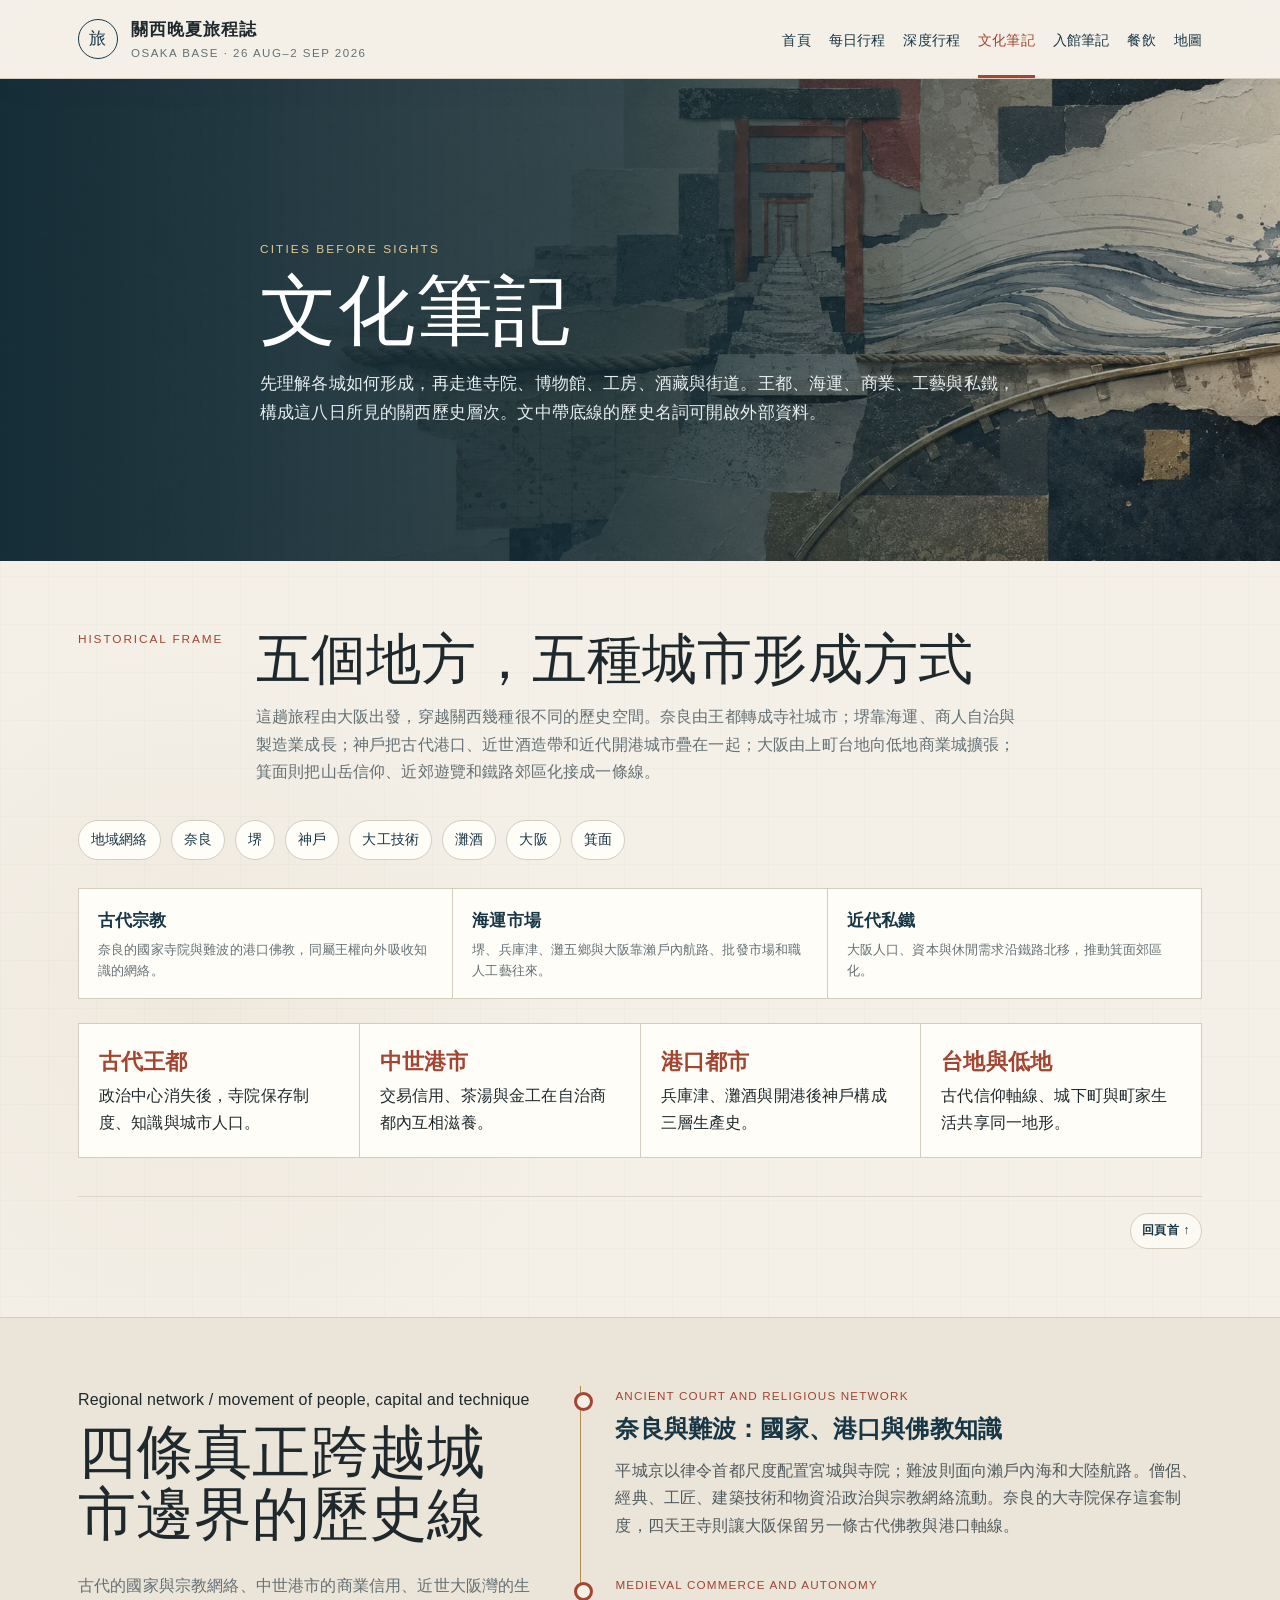
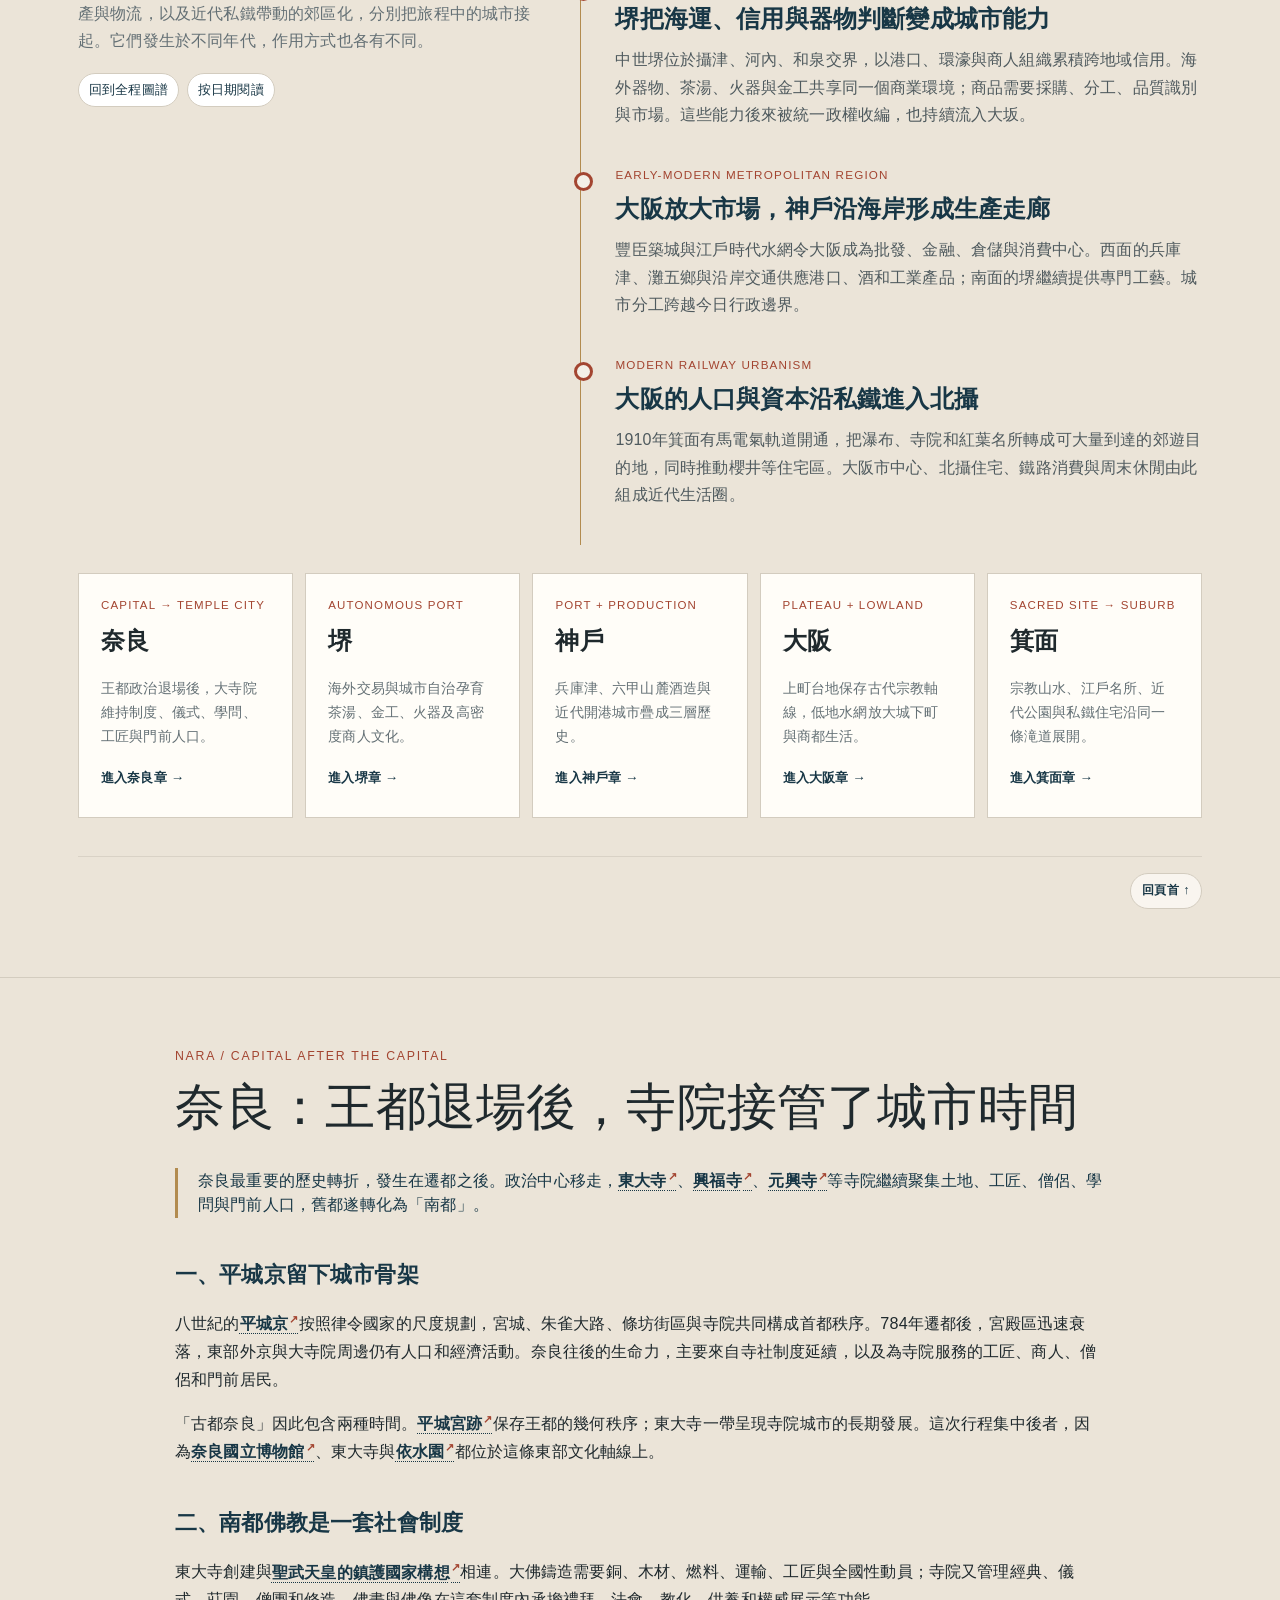
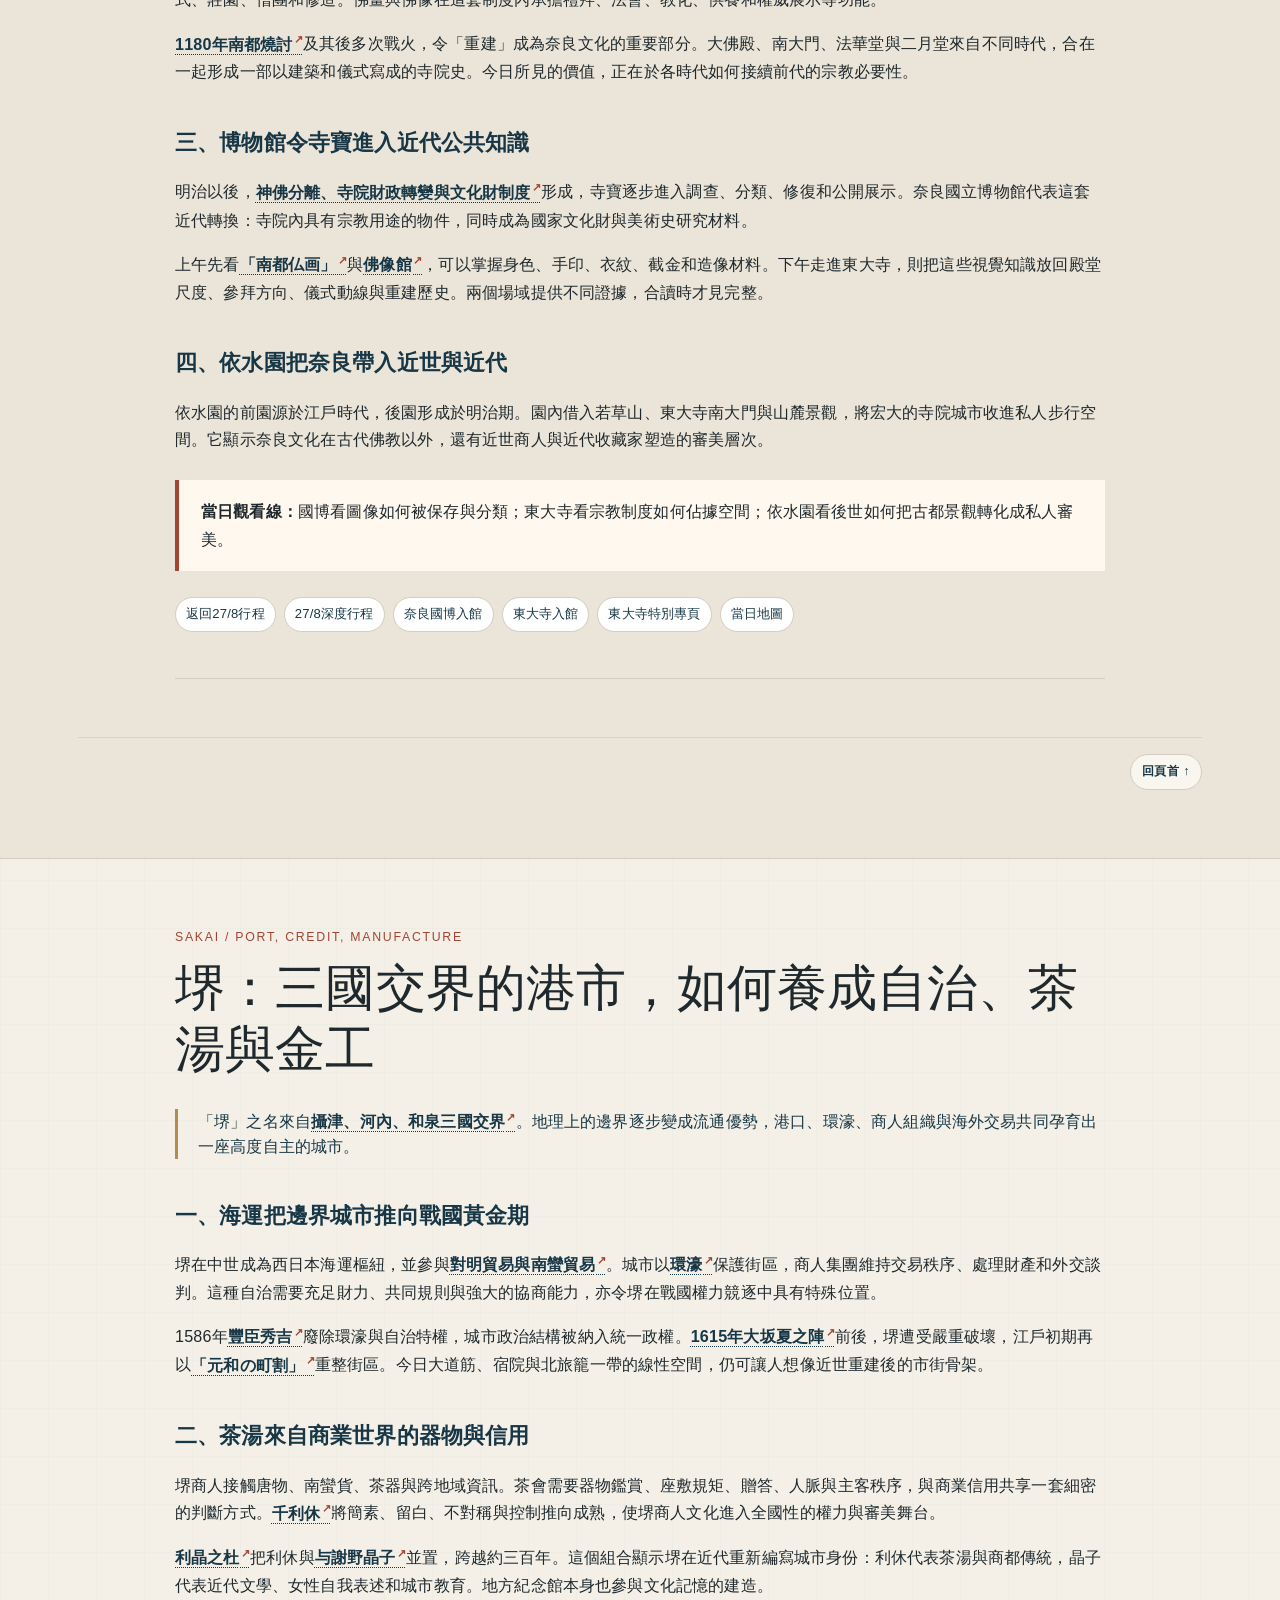
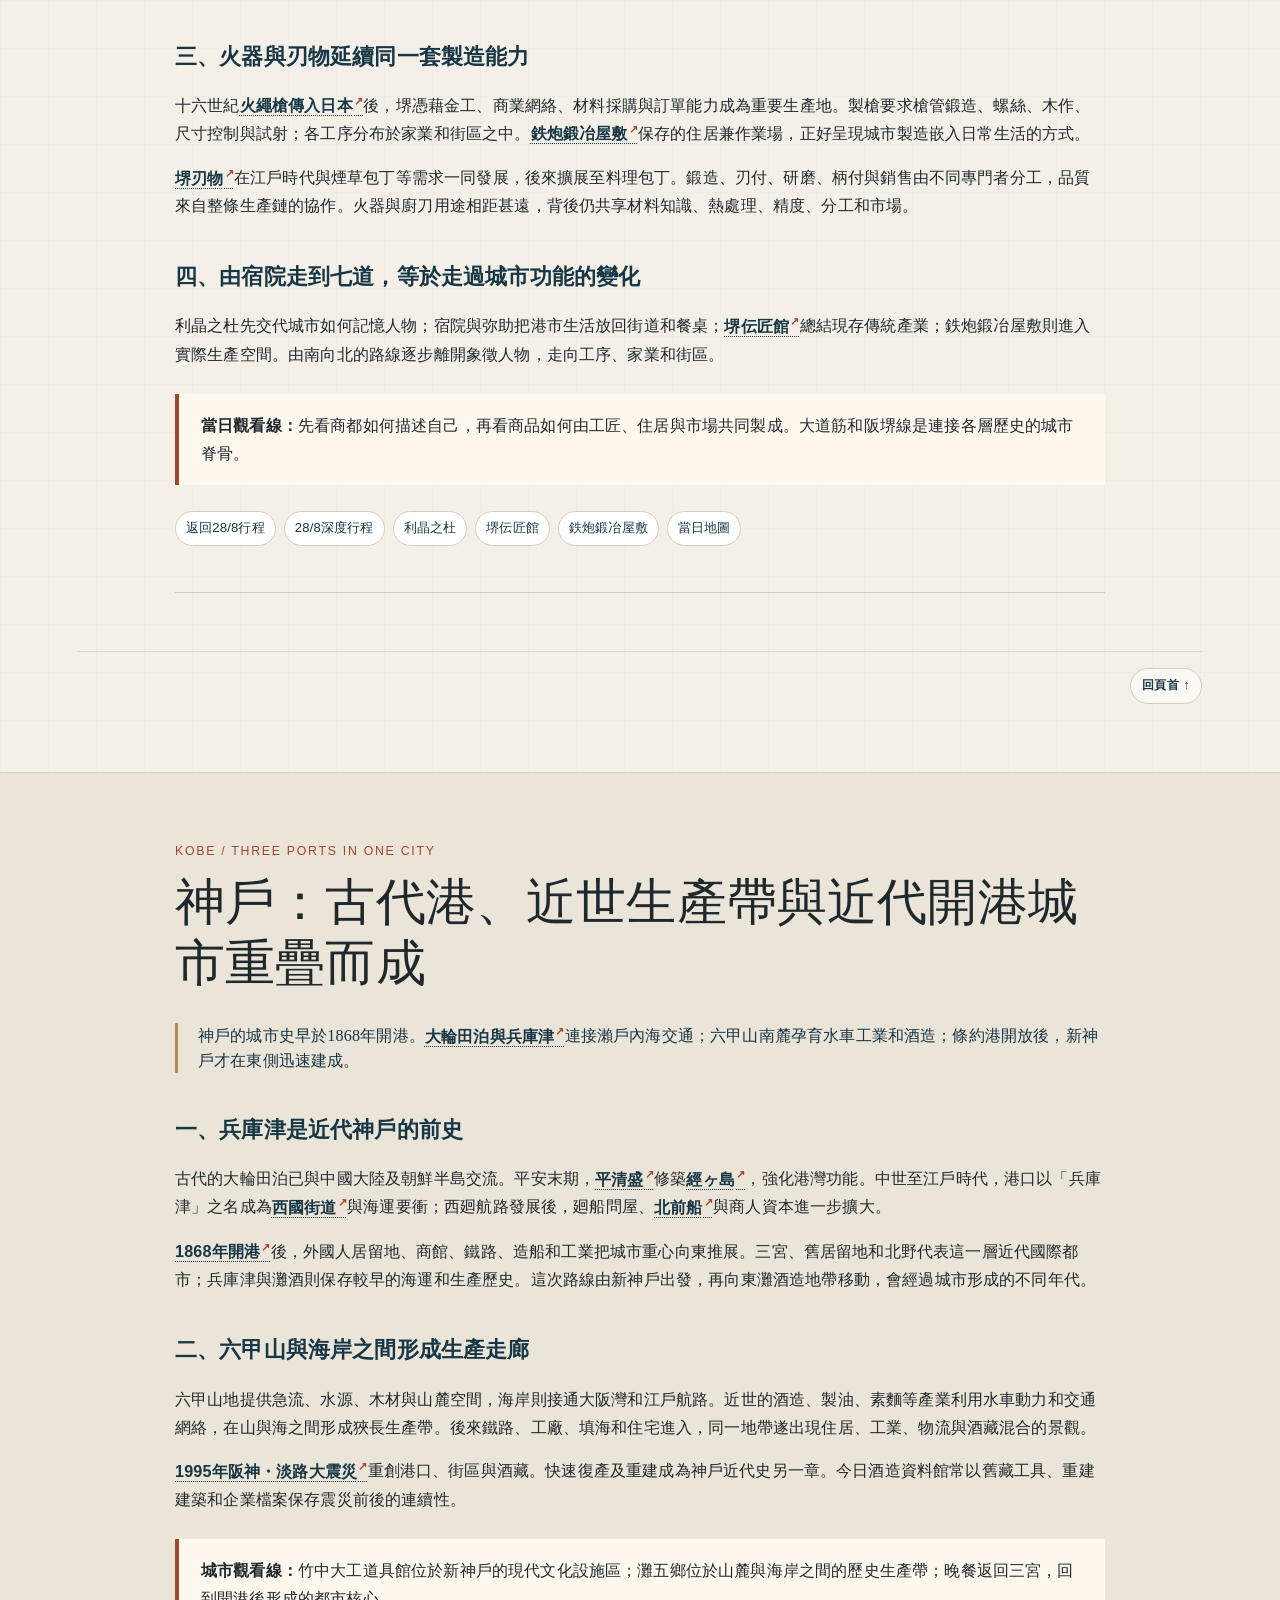
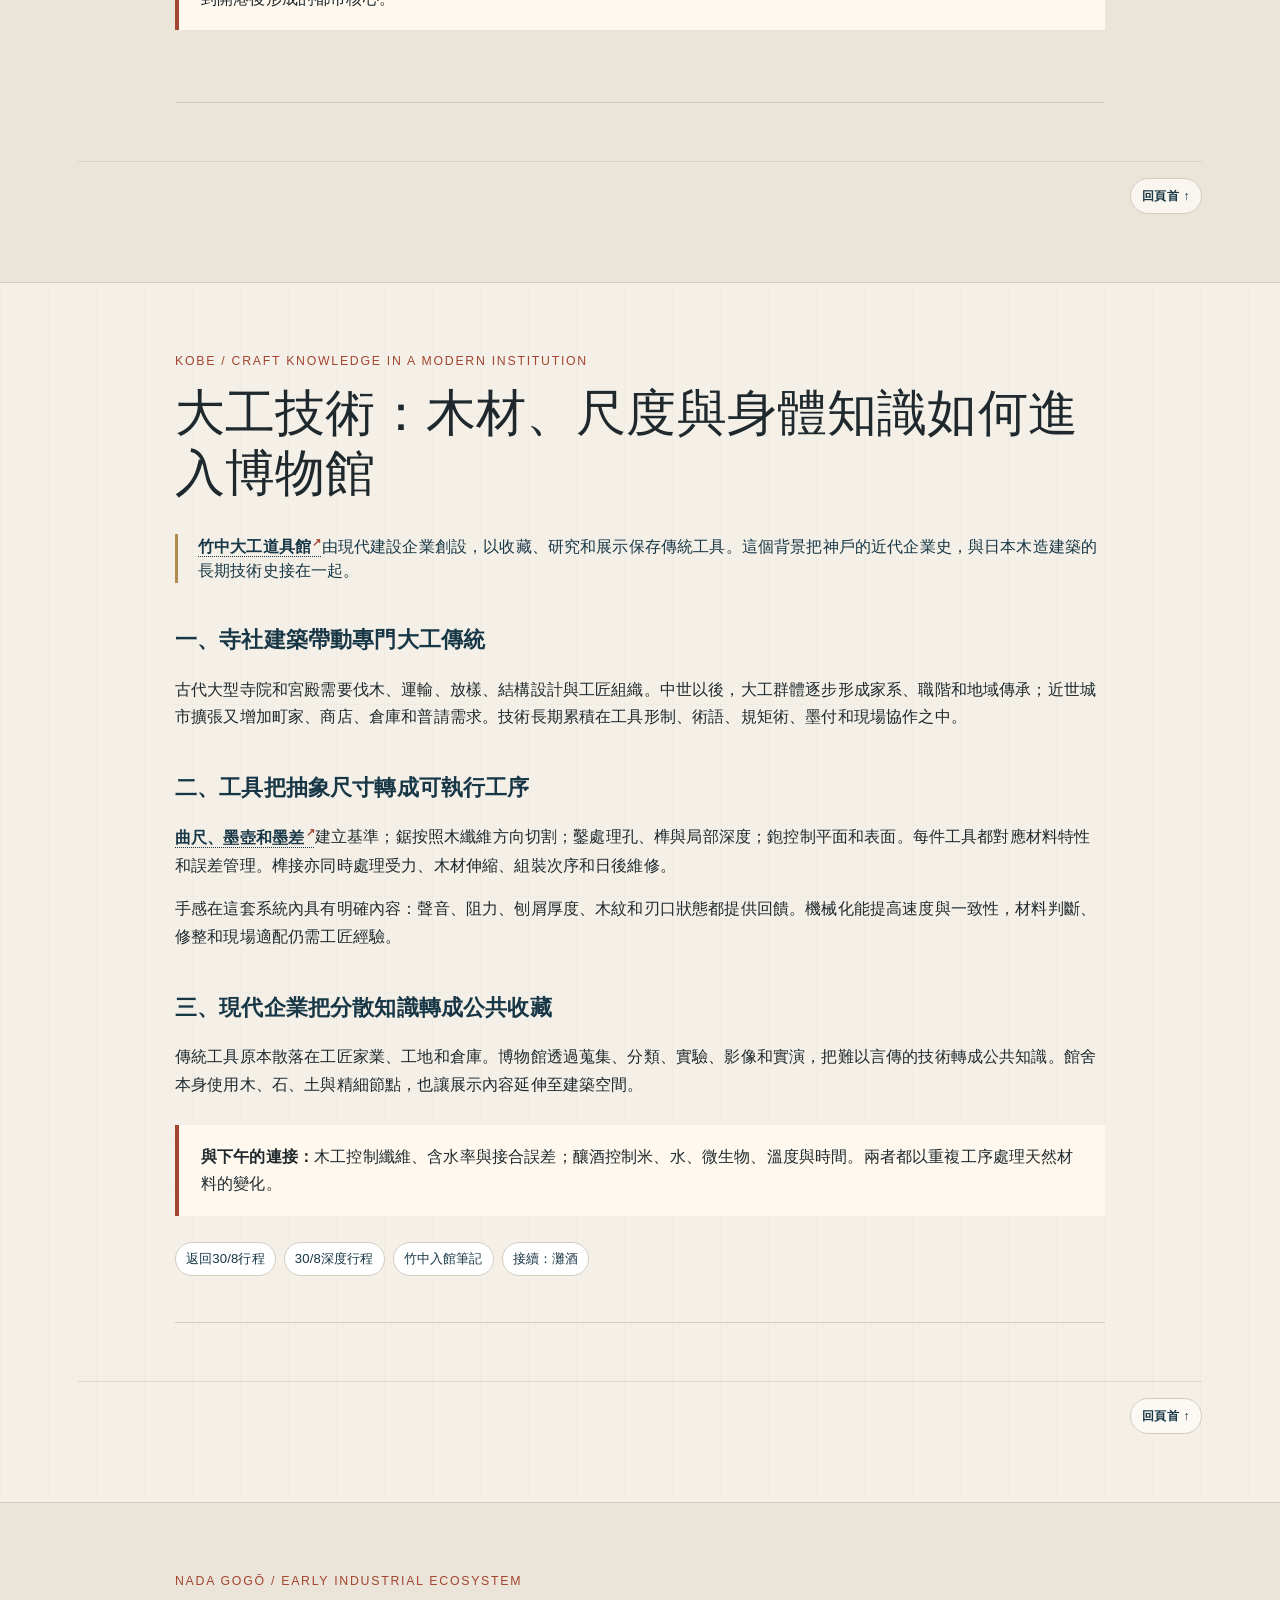
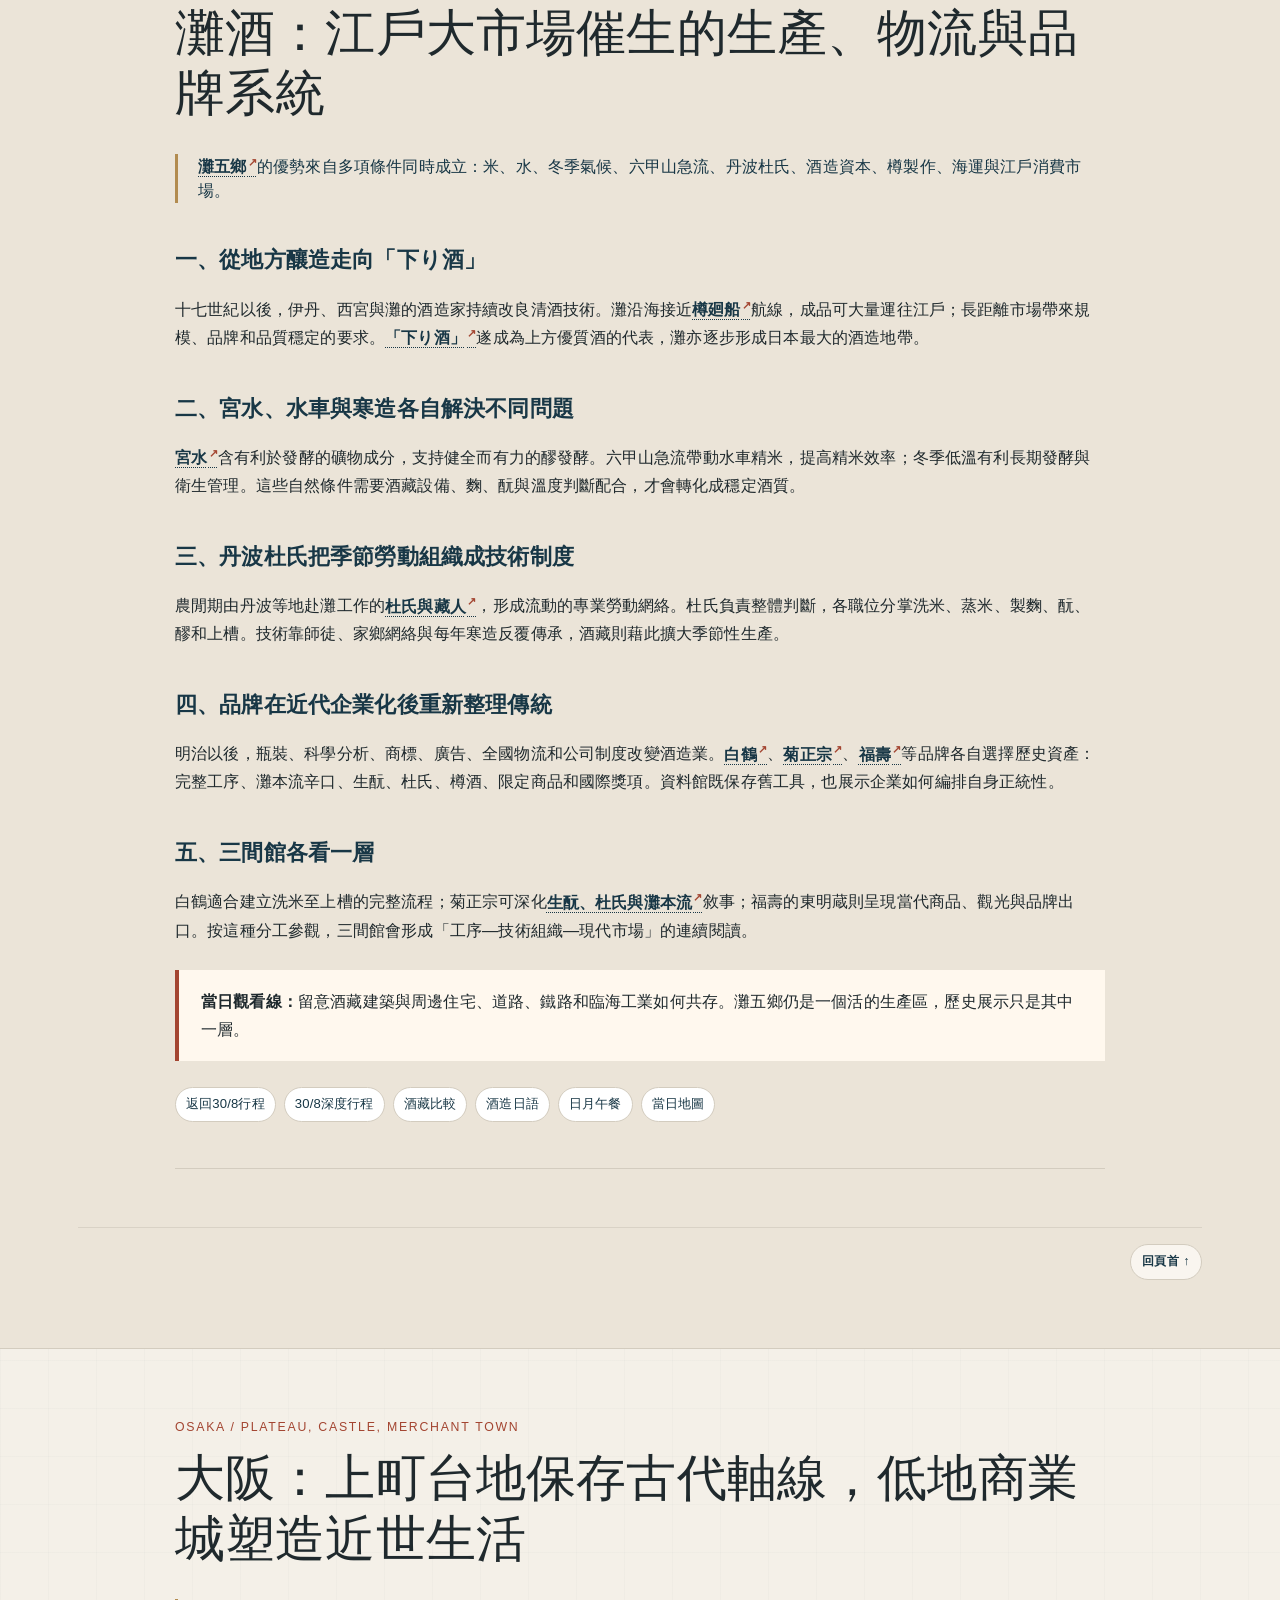
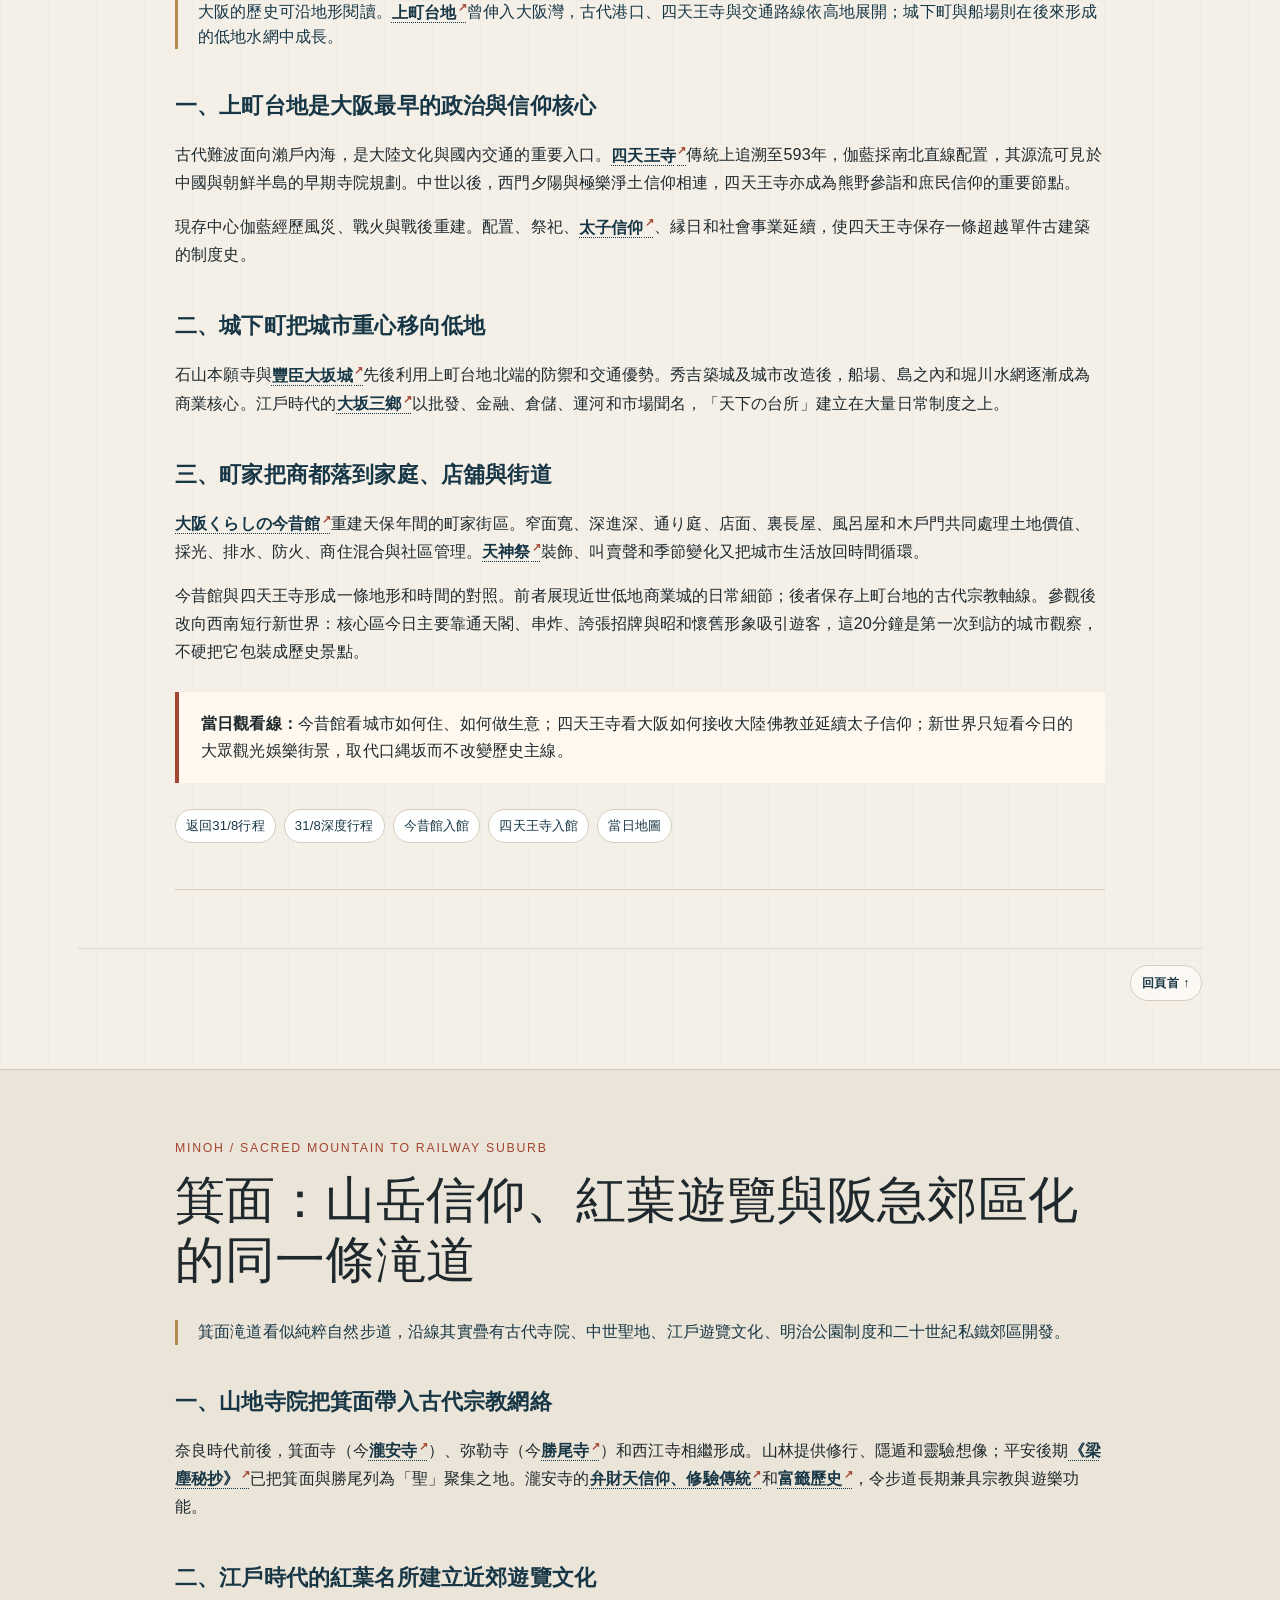
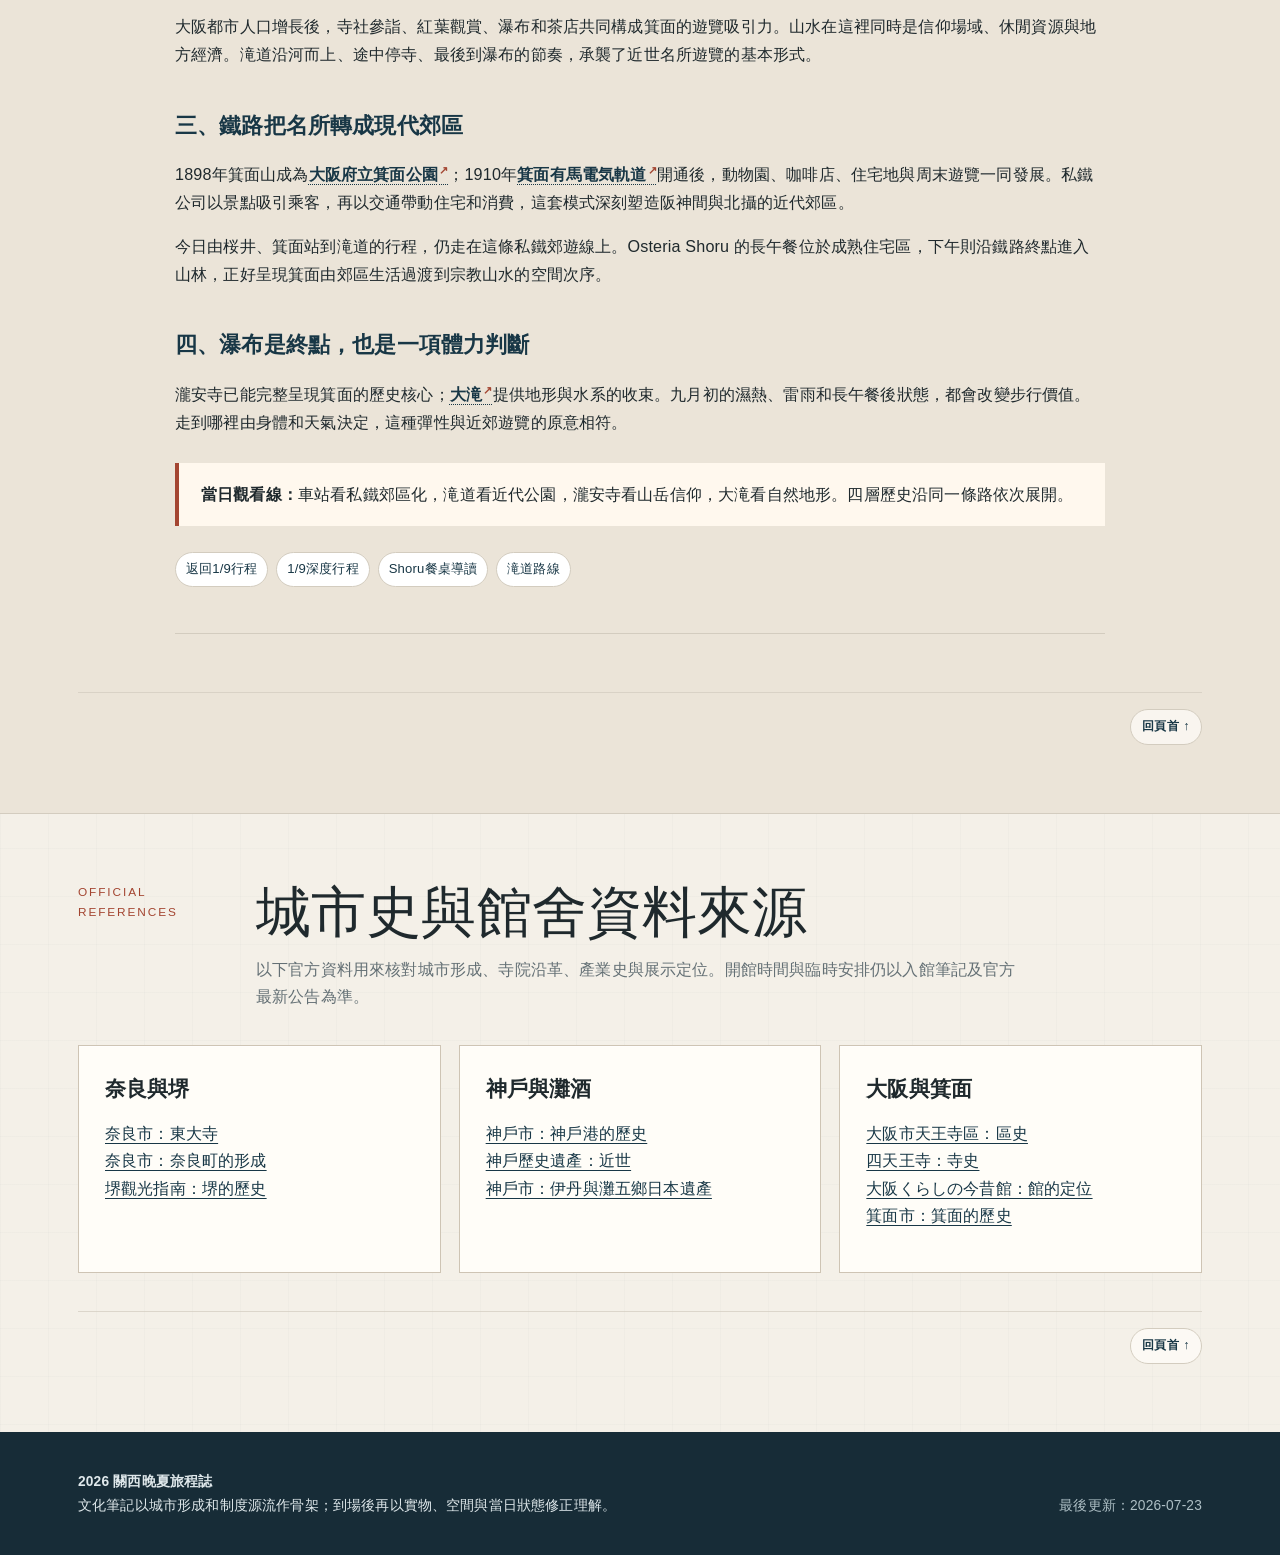
==== commit de1488e1: "Add immersive Todaiji field dossier" ====
--- a/culture.html
+++ b/culture.html
@@ -66,7 +66,7 @@
 <p>上午先看<a class="term-link" href="https://www.narahaku.go.jp/exhibition/special/202607_nantobutsuga/" target="_blank" rel="noopener noreferrer" title="奈良國立博物館：南都仏画特展">「南都仏画」</a>與<a class="term-link" href="https://www.narahaku.go.jp/about/guide/butsuzo/" target="_blank" rel="noopener noreferrer" title="奈良國立博物館佛像館介紹">佛像館</a>，可以掌握身色、手印、衣紋、截金和造像材料。下午走進東大寺，則把這些視覺知識放回殿堂尺度、參拜方向、儀式動線與重建歷史。兩個場域提供不同證據，合讀時才見完整。</p>
 <h3>四、依水園把奈良帶入近世與近代</h3><p>依水園的前園源於江戶時代，後園形成於明治期。園內借入若草山、東大寺南大門與山麓景觀，將宏大的寺院城市收進私人步行空間。它顯示奈良文化在古代佛教以外，還有近世商人與近代收藏家塑造的審美層次。</p>
 <div class="interpret-box"><strong>當日觀看線：</strong>國博看圖像如何被保存與分類；東大寺看宗教制度如何佔據空間；依水園看後世如何把古都景觀轉化成私人審美。</div>
-<div class="contextual-links"><a href="daily.html#d0827">返回27/8行程</a><a href="deep-itinerary.html#nara">27/8深度行程</a><a href="museums.html#nara-museum">奈良國博入館</a><a href="museums.html#todaiji">東大寺入館</a><a href="maps.html#d0827">當日地圖</a></div></article></div></section>
+<div class="contextual-links"><a href="daily.html#d0827">返回27/8行程</a><a href="deep-itinerary.html#nara">27/8深度行程</a><a href="museums.html#nara-museum">奈良國博入館</a><a href="museums.html#todaiji">東大寺入館</a><a href="todaiji.html">東大寺特別專頁</a><a href="maps.html#d0827">當日地圖</a></div></article></div></section>
 
 <section class="section" id="sakai"><div class="wrap"><article class="essay culture-depth"><div class="kicker">Sakai / port, credit, manufacture</div><h2>堺：三國交界的港市，如何養成自治、茶湯與金工</h2><p class="pullquote">「堺」之名來自<a class="term-link" href="https://www.sakai-tcb.or.jp/about-sakai/history/" target="_blank" rel="noopener noreferrer" title="堺觀光指南：堺的歷史與地名由來">攝津、河內、和泉三國交界</a>。地理上的邊界逐步變成流通優勢，港口、環濠、商人組織與海外交易共同孕育出一座高度自主的城市。</p>
 <h3>一、海運把邊界城市推向戰國黃金期</h3><p>堺在中世成為西日本海運樞紐，並參與<a class="term-link" href="https://www.sakai-tcb.or.jp/about-sakai/history/" target="_blank" rel="noopener noreferrer" title="堺觀光指南：對明貿易與南蠻貿易">對明貿易與南蠻貿易</a>。城市以<a class="term-link" href="https://www.city.sakai.lg.jp/shisei/toshi/toshikeikan/keikantorikumi/matinamisaisei/kangotoshi-hokubu-miryoku.html" target="_blank" rel="noopener noreferrer" title="堺市：環濠都市北部地區">環濠</a>保護街區，商人集團維持交易秩序、處理財產和外交談判。這種自治需要充足財力、共同規則與強大的協商能力，亦令堺在戰國權力競逐中具有特殊位置。</p>
--- a/assets/style.css
+++ b/assets/style.css
@@ -113,7 +113,7 @@
 
 /* Optional post-dinner drinks */
 .drink-key{display:grid;grid-template-columns:repeat(4,1fr);gap:1px;background:var(--line);border:1px solid var(--line);margin:24px 0}.drink-key>div{display:grid;grid-template-columns:38px 1fr;gap:10px;align-items:center;background:var(--card);padding:15px}.drink-key strong{display:grid;place-items:center;width:34px;height:34px;border-radius:50%;background:var(--navy);color:#fff;font-family:var(--serif)}.drink-key span{font-size:.84rem;color:var(--muted)}
-.drink-night{scroll-margin-top:90px}.drink-options{display:grid;grid-template-columns:repeat(2,minmax(0,1fr));gap:16px}.featured-night{grid-template-columns:repeat(2,minmax(0,1fr))}.drink-option{background:var(--card);border:1px solid var(--line);padding:24px;box-shadow:0 10px 28px rgba(24,55,70,.045)}.drink-option.preferred{border-top:4px solid var(--vermilion)}.drink-option.stop-option{border-top:4px solid var(--sage)}.drink-option.detour-option{border-top:4px solid var(--gold)}.drink-option h3{font-family:var(--serif);font-size:1.55rem;line-height:1.25;margin:.55rem 0}.drink-option p{margin:.55rem 0;color:#48565b}.drink-option .transfer{color:var(--ink)}.option-top{display:flex;justify-content:space-between;gap:12px;align-items:center}.mood,.fit{font-size:.72rem;letter-spacing:.08em}.mood{color:var(--vermilion);text-transform:uppercase}.fit{color:var(--sage);text-align:right}.caveat{margin-top:16px!important;padding:12px 14px;background:#f5efe4;border-left:3px solid var(--gold);font-size:.86rem}.option-actions{display:flex;flex-wrap:wrap;gap:7px;margin-top:18px}.option-actions a{display:inline-flex;border:1px solid var(--line);background:#fff;padding:5px 10px;border-radius:999px;text-decoration:none;font-size:.8rem;font-weight:700}.decision-strip{display:grid;grid-template-columns:repeat(5,1fr);gap:1px;background:var(--line);border:1px solid var(--line);margin-top:18px}.decision-strip>div{background:#fffaf1;padding:14px}.decision-strip strong,.decision-strip span{display:block}.decision-strip strong{color:var(--vermilion);font-size:.78rem}.decision-strip span{margin-top:3px;font-family:var(--serif)}
+.drink-night{scroll-margin-top:90px}.drink-options{display:grid;grid-template-columns:repeat(2,minmax(0,1fr));gap:16px}.featured-night{grid-template-columns:repeat(2,minmax(0,1fr))}.drink-option{background:var(--card);border:1px solid var(--line);padding:24px;box-shadow:0 10px 28px rgba(24,55,70,.045)}.drink-option.preferred{border-top:4px solid var(--vermilion)}.drink-option.stop-option{border-top:4px solid var(--sage)}.drink-option.detour-option{border-top:4px solid var(--gold)}.drink-option h3{font-family:var(--serif);font-size:1.55rem;line-height:1.25;margin:.55rem 0}.drink-option p{margin:.55rem 0;color:#48565b}.drink-option .transfer{color:var(--ink)}.option-top{display:flex;justify-content:space-between;gap:12px;align-items:center}.mood,.fit{font-size:.72rem;letter-spacing:.08em}.mood{color:var(--vermilion);text-transform:uppercase}.fit{color:var(--sage);text-align:right}.caveat{margin-top:16px!important;padding:12px 14px;background:#f5efe4;border-left:3px solid var(--gold);font-size:.86rem}.option-actions{display:flex;flex-wrap:wrap;gap:7px;margin-top:18px}.option-actions a{display:inline-flex;border:1px solid var(--line);background:#fff;padding:5px 10px;border-radius:999px;text-decoration:none;font-size:.8rem;font-weight:700}.decision-strip{display:grid;grid-template-columns:repeat(5,1fr);gap:1px;background:var(--line);border:1px solid var(--line);margin-top:18px}.decision-strip.four{grid-template-columns:repeat(4,1fr)}.decision-strip>div{background:#fffaf1;padding:14px}.decision-strip strong,.decision-strip span{display:block}.decision-strip strong{color:var(--vermilion);font-size:.78rem}.decision-strip span{margin-top:3px;font-family:var(--serif)}
 @media(max-width:900px){.drink-key,.decision-strip{grid-template-columns:repeat(2,1fr)}}
 @media(max-width:760px){.drink-key,.drink-options,.featured-night,.decision-strip{grid-template-columns:1fr}.drink-option{padding:20px}.option-top{align-items:flex-start}.fit{max-width:48%}}
 @media(max-width:1050px){.atlas-track{grid-template-columns:repeat(2,1fr)}.atlas-track::before{display:none}.atlas-era{min-height:0}.atlas-era::before{top:28px}.culture-map{grid-template-columns:repeat(2,1fr)}.dining-atlas{grid-template-columns:repeat(2,1fr)}.hero-visual{inset:0 0 0 45%}.hero-grid{grid-template-columns:1fr .75fr}}
@@ -125,3 +125,258 @@
 .tour-phrases{background:var(--card);border-left:3px solid var(--vermilion);padding:20px}.tour-phrases+.tour-phrases{margin-top:14px}.dining-phrases{border-left-color:var(--gold)}.tour-phrases dl div{display:grid;grid-template-columns:minmax(260px,.9fr) minmax(0,1.1fr);gap:18px;padding:10px 0;border-top:1px solid rgba(24,55,70,.12)}.tour-phrases dt{font-weight:700}.tour-phrases dd{margin:0;color:var(--vermilion);font-size:.9rem}.tour-phrases dd span{display:block;color:var(--ink);margin-top:2px}
 @media(max-width:1050px){.sake-term-groups{grid-template-columns:1fr 1fr}}
 @media(max-width:760px){.sake-term-groups,.language-head{grid-template-columns:1fr}.tour-phrases dl div{grid-template-columns:1fr;gap:3px}.sake-language{padding:22px}}
+
+/* Tōdai-ji field dossier */
+.todaiji-page{
+  --navy:#163d42;
+  --navy-2:#275d5b;
+  --vermilion:#9d472f;
+  --gold:#b08b4e;
+  --sage:#5f756a;
+  --todaiji-black:#17211f;
+  --todaiji-copper:#47756c;
+  --todaiji-gold:#c2a267;
+  --todaiji-washi:#f6f1e6;
+  background:#f4efe5;
+}
+.todaiji-page main{overflow:hidden}
+.todaiji-page main>.section,.todaiji-page .todaiji-stop{scroll-margin-top:148px}
+.todaiji-hero{position:relative;min-height:720px;display:grid;align-items:end;background:#112c2d;color:#fff;overflow:hidden}
+.todaiji-hero-art{position:absolute;inset:0;margin:0}
+.todaiji-hero-art img{width:100%;height:100%;object-fit:cover;object-position:center 38%;filter:saturate(.78) contrast(1.04)}
+.todaiji-hero-art::after{content:"";position:absolute;inset:0;background:linear-gradient(90deg,rgba(10,30,30,.98) 0%,rgba(10,30,30,.87) 42%,rgba(10,30,30,.28) 72%,rgba(10,30,30,.5) 100%),linear-gradient(0deg,rgba(9,27,27,.84),transparent 48%)}
+.todaiji-hero-grid{position:relative;z-index:2;display:grid;grid-template-columns:minmax(0,1.12fr) minmax(310px,.58fr);gap:64px;align-items:end;padding-top:150px;padding-bottom:96px}
+.todaiji-hero-copy{max-width:790px}
+.todaiji-kana{margin:18px 0 0;font-family:var(--serif);font-size:1.25rem;letter-spacing:.14em;color:#f1d59f}
+.todaiji-kana span{font-family:var(--sans);font-size:.68rem;letter-spacing:.16em;color:#d5e4df}
+.todaiji-hero h1{font-family:var(--serif);font-size:clamp(3.5rem,7vw,6.8rem);font-weight:500;letter-spacing:.01em;line-height:1.02;margin:.12em 0 .28em}
+.todaiji-hero .lede{max-width:760px;font-size:1.08rem;color:#e1ece8}
+.todaiji-hero-actions{display:flex;flex-wrap:wrap;gap:10px;margin-top:28px}
+.todaiji-hero .button{background:var(--todaiji-copper);border-color:var(--todaiji-copper)}
+.todaiji-hero .button.ghost{background:transparent;border-color:rgba(255,255,255,.55)}
+.hero-thesis{border-top:1px solid rgba(255,255,255,.48);padding-top:19px;margin-bottom:7px}
+.hero-thesis span{font-size:.7rem;letter-spacing:.16em;text-transform:uppercase;color:#e8c98e}
+.hero-thesis strong{display:block;margin:.55rem 0;font-family:var(--serif);font-size:1.55rem;line-height:1.45;color:#fff}
+.hero-thesis p{color:#cddbd7;font-size:.9rem}
+.image-credit{position:absolute;z-index:3;right:22px;bottom:15px;font-size:.68rem;color:#d2dfdb}
+.image-credit a{color:#fff}
+.todaiji-local-nav{position:sticky;top:78px;z-index:45;background:rgba(246,241,230,.96);backdrop-filter:blur(12px);border-bottom:1px solid #c9c0b2;box-shadow:0 10px 28px rgba(17,44,45,.08)}
+.todaiji-local-nav .wrap{display:flex;align-items:center;gap:18px;min-height:54px;overflow-x:auto;scrollbar-width:none}
+.todaiji-local-nav .wrap::-webkit-scrollbar{display:none}
+.todaiji-local-nav a{flex:0 0 auto;text-decoration:none;font-size:.82rem;font-weight:700;color:#36534f}
+.reading-mode-toggle{flex:0 0 auto;margin-left:auto;border:1px solid var(--todaiji-copper);background:var(--todaiji-copper);color:#fff;padding:6px 12px;border-radius:999px;font-size:.78rem;font-weight:700}
+.route-conflict{display:grid;grid-template-columns:1fr 1fr;gap:1px;background:var(--line);border:1px solid var(--line);box-shadow:var(--shadow)}
+.route-conflict>div{background:var(--card);padding:22px}
+.route-conflict strong,.route-conflict p{display:block;margin:.4rem 0 0}
+.route-conflict p{font-size:.9rem;color:var(--muted)}
+.route-conflict .route-verdict{grid-column:1/-1;background:#173b3a;color:#fff;display:grid;grid-template-columns:130px 1fr;gap:20px;align-items:start}
+.route-verdict span{color:#e7c88c;font-size:.72rem;letter-spacing:.14em;text-transform:uppercase}
+.route-verdict strong{margin:0;font-family:var(--serif);font-size:1.16rem;line-height:1.55}
+.status-dot{display:inline-block;width:10px;height:10px;border-radius:50%;margin-right:8px;background:#4d836e;box-shadow:0 0 0 4px rgba(77,131,110,.14)}
+.status-dot.amber{background:#bb7d39;box-shadow:0 0 0 4px rgba(187,125,57,.14)}
+.visit-facts{display:grid;grid-template-columns:repeat(4,1fr);gap:1px;background:var(--line);border:1px solid var(--line);margin-top:18px}
+.visit-facts article{background:#fbf8f0;padding:20px}
+.visit-facts span,.visit-facts strong,.visit-facts p{display:block}
+.visit-facts span{font-size:.72rem;letter-spacing:.12em;color:var(--vermilion);text-transform:uppercase}
+.visit-facts strong{font-family:var(--serif);font-size:1.32rem;color:var(--navy);margin-top:5px}
+.visit-facts p{font-size:.82rem;color:var(--muted);margin:.25em 0 0}
+.todaiji-history{max-width:980px;margin:0 auto;position:relative}
+.todaiji-history::before{content:"";position:absolute;left:138px;top:12px;bottom:30px;width:1px;background:linear-gradient(var(--todaiji-gold),var(--todaiji-copper))}
+.history-epoch{display:grid;grid-template-columns:115px 1fr;gap:52px;position:relative;padding:0 0 48px}
+.history-epoch::before{content:"";position:absolute;left:132px;top:8px;width:13px;height:13px;border-radius:50%;border:3px solid var(--todaiji-copper);background:var(--paper-2)}
+.epoch-date{font-family:var(--serif);font-size:1.14rem;color:var(--vermilion);text-align:right}
+.history-epoch h3{font-family:var(--serif);font-size:1.75rem;line-height:1.3;margin:.25rem 0 .65rem;color:var(--navy)}
+.history-epoch p{margin:.6rem 0;color:#465653}
+.era-tag{display:inline-block;border:1px solid #b8a889;padding:3px 8px;border-radius:999px;font-size:.7rem;letter-spacing:.12em;color:#7b5b27}
+.people-strip{display:grid;grid-template-columns:repeat(6,1fr);gap:1px;background:var(--line);border:1px solid var(--line);margin-top:12px}
+.people-strip article{background:var(--card);padding:18px}
+.people-strip strong,.people-strip span{display:block}
+.people-strip strong{font-family:var(--serif);font-size:1.16rem;color:var(--navy)}
+.people-strip span{font-size:.72rem;color:var(--vermilion);letter-spacing:.08em}
+.people-strip p{font-size:.82rem;color:var(--muted);margin:.45em 0 0}
+.kegon-section{background:#153736!important;color:#e9efeb}
+.kegon-grid{display:grid;grid-template-columns:minmax(0,1fr) minmax(370px,.72fr);gap:72px;align-items:center}
+.kegon-copy h2{font-family:var(--serif);font-size:clamp(2.5rem,5vw,4.7rem);line-height:1.08;font-weight:500;margin:.2em 0 .45em;color:#fff}
+.kegon-copy .pullquote{color:#f0d69f;border-color:#c5a767}
+.kegon-copy p{color:#d8e3df}
+.kegon-copy .interpret-box{background:rgba(255,255,255,.08);border-color:#c5a767;color:#e8efec}
+.kegon-copy .source-links a{color:#fff}
+.lotus-cosmos{position:relative;aspect-ratio:1;display:grid;place-items:center;isolation:isolate}
+.cosmos-ring{position:absolute;display:grid;place-items:center;border:1px solid rgba(232,212,166,.58);border-radius:46% 54% 47% 53% / 52% 44% 56% 48%;transform:rotate(10deg)}
+.cosmos-ring span,.cosmos-ring strong{transform:rotate(-10deg)}
+.ring-four{inset:0;background:rgba(255,255,255,.02);animation:cosmos-turn 34s linear infinite}
+.ring-three{inset:12%;border-style:dashed;background:rgba(194,162,103,.04);animation:cosmos-turn-reverse 27s linear infinite}
+.ring-two{inset:25%;background:rgba(71,117,108,.14);animation:cosmos-turn 22s linear infinite}
+.ring-one{inset:38%;background:#c2a267;color:#173331;text-align:center;animation:cosmos-turn-reverse 18s linear infinite}
+.ring-one strong,.ring-one span{display:block}.ring-one strong{font-family:var(--serif);font-size:1.05rem}.ring-one span{font-size:.7rem}
+.lotus-cosmos>p{position:absolute;bottom:-18px;font-size:.7rem;color:#aabdb7}
+@keyframes cosmos-turn{to{transform:rotate(370deg)}}@keyframes cosmos-turn-reverse{to{transform:rotate(-350deg)}}
+.hall-compare{background:var(--card);border:1px solid var(--line);padding:30px;box-shadow:var(--shadow)}
+.hall-stage{position:relative;height:290px;display:flex;align-items:flex-end;justify-content:center;border-bottom:2px solid #8c806e;background:linear-gradient(#e8e1d4 1px,transparent 1px),linear-gradient(90deg,#e8e1d4 1px,transparent 1px);background-size:32px 32px}
+.hall-outline{position:absolute;bottom:0;height:235px;clip-path:polygon(5% 42%,17% 28%,34% 22%,50% 0,66% 22%,83% 28%,95% 42%,90% 45%,90% 100%,10% 100%,10% 45%);display:grid;place-items:center;transition:width .25s ease}
+.hall-old{width:100%;background:rgba(22,61,66,.17);border:2px solid var(--navy)}
+.hall-current{width:65%;height:210px;background:rgba(176,139,78,.72);border:2px solid #8c6930}
+.hall-outline span{margin-top:65px;background:rgba(255,253,248,.88);padding:5px 8px;font-size:.74rem;font-weight:700;color:#2e423f}
+.hall-compare label{display:flex;justify-content:space-between;margin-top:22px;font-weight:700;color:var(--navy)}
+.hall-compare input{width:100%;accent-color:var(--todaiji-copper)}
+.hall-compare>p{font-size:.87rem;color:var(--muted)}
+.route-switcher,.material-controls,.reconstruction-switch{display:flex;flex-wrap:wrap;gap:8px;margin-bottom:20px}
+.route-switcher button,.material-controls button,.reconstruction-switch button{border:1px solid #a99f91;background:var(--card);color:var(--navy);padding:8px 14px;border-radius:999px;font-weight:700;font-size:.84rem}
+.route-switcher button.active,.material-controls button.active,.reconstruction-switch button.active{background:var(--todaiji-copper);border-color:var(--todaiji-copper);color:#fff}
+.route-panel{background:var(--card);border:1px solid var(--line);box-shadow:var(--shadow)}
+.route-summary{display:grid;grid-template-columns:110px 1fr 1fr;gap:18px;padding:20px 24px;background:#173b3a;color:#e4ece9;align-items:start}
+.route-summary strong{color:#f0d393}
+.route-summary span{font-size:.88rem}
+.route-warning{color:#f0c79a}
+.field-route{list-style:none;margin:0;padding:0}
+.field-route li{display:grid;grid-template-columns:145px 1fr;gap:22px;padding:18px 24px;border-top:1px solid var(--line)}
+.field-route time{font-family:var(--serif);font-size:1.02rem;color:var(--vermilion)}
+.field-route strong,.field-route span{display:block}
+.field-route strong{font-family:var(--serif);font-size:1.15rem;color:var(--navy)}
+.field-route span{font-size:.88rem;color:var(--muted);margin-top:2px}
+.stop-section{background:#eae3d7!important}
+.todaiji-stop{display:grid;grid-template-columns:minmax(240px,.72fr) minmax(0,1.18fr) minmax(160px,.42fr);gap:34px;align-items:start;padding:40px;background:var(--card);border:1px solid #cfc5b4;box-shadow:0 18px 44px rgba(22,61,66,.08)}
+.todaiji-stop+.todaiji-stop{margin-top:24px}
+.todaiji-stop.reverse{grid-template-columns:minmax(0,1.15fr) minmax(240px,.62fr)}
+.stop-media{margin:0}.stop-media img{width:100%;aspect-ratio:4/3;object-fit:cover}.stop-media.portrait img{aspect-ratio:3/4}.stop-media p,.stop-detail figcaption{font-size:.68rem;color:var(--muted);line-height:1.45;margin:7px 0}
+.stop-detail{margin:0;align-self:end}.stop-detail img{width:100%;aspect-ratio:3/4;object-fit:cover}.stop-detail.lantern img{object-position:center 46%}
+.stop-number{font-family:var(--serif);font-size:2.7rem;line-height:1;color:#c9b38b;float:left;margin-right:15px}
+.stop-copy h3{font-family:var(--serif);font-size:clamp(1.8rem,3vw,2.65rem);font-weight:500;line-height:1.18;margin:.25em 0 .55em;clear:both;color:var(--navy)}
+.stop-copy p{color:#43514f}
+.look-list{list-style:none;margin:22px 0;padding:0;border-top:1px solid var(--line)}
+.look-list li{position:relative;padding:10px 0 10px 27px;border-bottom:1px solid var(--line)}
+.look-list li::before{content:"看";position:absolute;left:0;top:11px;color:var(--vermilion);font-size:.7rem;font-weight:800}
+.restriction{padding:13px 15px;background:#f5eee1;border-left:3px solid var(--gold);font-size:.86rem}
+.material-note{align-self:center;background:#173b3a;color:#fff;padding:26px}
+.material-note span,.material-note strong{display:block}.material-note span{color:#e7c88c;font-size:.72rem;letter-spacing:.12em}.material-note strong{font-family:var(--serif);font-size:1.7rem;margin:.35rem 0}.material-note p{color:#d8e4e0}
+.guardian-grid{display:grid;grid-template-columns:1fr 1fr;gap:1px;background:var(--line);border:1px solid var(--line);margin:20px 0}
+.guardian-grid div{background:#fbf8f0;padding:13px}.guardian-grid strong,.guardian-grid span{display:block}.guardian-grid strong{color:var(--navy)}.guardian-grid span{font-size:.8rem;color:var(--muted)}
+.sound-wave{align-self:center;min-height:250px;display:flex;align-items:center;gap:10px;background:#173b3a;padding:30px;color:#fff;overflow:hidden}
+.sound-wave span,.sound-wave em{font-size:.72rem;white-space:nowrap;color:#e9d09c}.sound-wave i{display:block;width:2px;background:#d6bf8e;border-radius:50%;animation:bell-wave 2.8s ease-out infinite}.sound-wave i:nth-of-type(1){height:180px}.sound-wave i:nth-of-type(2){height:130px;animation-delay:.1s}.sound-wave i:nth-of-type(3){height:85px;animation-delay:.2s}.sound-wave i:nth-of-type(4){height:48px;animation-delay:.3s}.sound-wave i:nth-of-type(5){height:22px;animation-delay:.4s}
+@keyframes bell-wave{0%{transform:scaleY(.1);opacity:.25}20%{transform:scaleY(1);opacity:1}100%{transform:scaleY(.4);opacity:.35}}
+.material-lab{background:#f4efe5}
+.technique-grid{display:grid;grid-template-columns:repeat(4,1fr);gap:12px}
+.technique-grid article{background:var(--card);border:1px solid var(--line);padding:22px}
+.technique-grid article[hidden],.object-grid article[hidden]{display:none}
+.technique-grid span{font-size:.72rem;letter-spacing:.12em;text-transform:uppercase;color:var(--vermilion)}
+.technique-grid h3{font-family:var(--serif);font-size:1.25rem;line-height:1.35;color:var(--navy)}
+.technique-grid p{font-size:.87rem;color:var(--muted)}
+.exhibition-status{display:flex;flex-wrap:wrap;align-items:center;gap:8px;background:#173b3a;color:#fff;padding:15px 18px;margin-bottom:18px}
+.exhibition-status strong{margin-right:10px;color:#f0d393}.exhibition-status span{border:1px solid rgba(255,255,255,.25);border-radius:999px;padding:3px 8px;font-size:.78rem}.exhibition-status em{margin-left:auto;font-size:.78rem;color:#f2c998}
+.object-grid{display:grid;grid-template-columns:repeat(4,1fr);gap:12px}
+.object-grid article{background:var(--card);border:1px solid var(--line);padding:20px;min-height:230px}
+.object-grid article.material-match{border-top:4px solid var(--todaiji-copper)}
+.object-grid span{font-size:.7rem;letter-spacing:.08em;color:var(--vermilion)}
+.object-grid h3{font-family:var(--serif);font-size:1.3rem;color:var(--navy);margin:.35rem 0 .6rem}
+.object-grid p{font-size:.86rem;color:var(--muted)}
+.reconstruction-stage{display:grid;grid-template-columns:repeat(4,1fr);gap:12px;align-items:center;min-height:330px;padding:42px;background:radial-gradient(circle at center,rgba(176,139,78,.15),transparent 44%),#ede7da;border:1px solid var(--line)}
+.altar-object{display:grid;place-items:center;text-align:center;min-height:110px;padding:14px;background:var(--card);border:2px solid var(--todaiji-copper);border-radius:50% 50% 42% 42%}
+.altar-object strong,.altar-object span{display:block}.altar-object strong{font-family:var(--serif);color:var(--navy)}.altar-object span{font-size:.72rem;color:var(--muted)}
+.altar-object.principal{grid-column:2/4;min-height:165px;background:#173b3a;border-color:#173b3a}.altar-object.principal strong{font-size:1.4rem;color:#fff}.altar-object.principal span{color:#e7d4ac}
+.altar-object.hypothesis{border-style:dashed;border-color:var(--vermilion);background:#fff8ee}
+.evidence-key{display:flex;gap:24px;margin-top:13px;font-size:.8rem;color:var(--muted)}.evidence-key i{display:inline-block;width:17px;height:10px;border:2px solid var(--todaiji-copper);margin-right:6px}.evidence-key .hypothesis-key{border-color:var(--vermilion);border-style:dashed}
+.media-feature{display:grid;grid-template-columns:1.05fr .95fr;gap:34px;background:var(--card);border:1px solid var(--line);padding:30px}
+.media-feature figure{margin:0}.media-feature figure img{width:100%;aspect-ratio:16/10;object-fit:cover}.media-feature figcaption{font-size:.68rem;color:var(--muted);margin-top:7px}
+.media-type{font-size:.7rem;letter-spacing:.12em;text-transform:uppercase;color:var(--vermilion)}
+.media-feature h3,.media-grid h3{font-family:var(--serif);color:var(--navy);font-size:1.65rem;margin:.25rem 0}
+.video-frame{position:relative;aspect-ratio:16/9;background:#112c2d;margin:18px 0}.video-frame iframe{position:absolute;inset:0;width:100%;height:100%;border:0}
+.media-grid{display:grid;grid-template-columns:repeat(4,1fr);gap:12px;margin-top:14px}
+.media-grid article{background:var(--card);border:1px solid var(--line);padding:20px}
+.media-grid p{font-size:.86rem;color:var(--muted)}
+.field-checklist{display:grid;grid-template-columns:repeat(2,1fr);gap:14px}
+.field-checklist article{background:var(--card);border:1px solid var(--line);padding:22px}
+.field-checklist article>div{display:flex;gap:11px;align-items:center;border-bottom:1px solid var(--line);padding-bottom:12px;margin-bottom:10px}
+.field-checklist article>div span{font-family:var(--serif);font-size:1.45rem;color:#b8a27b}
+.field-checklist h3{font-family:var(--serif);font-size:1.35rem;color:var(--navy);margin:0}.field-checklist em{margin-left:auto;font-size:.78rem;color:var(--vermilion)}
+.field-checklist label{display:block;padding:8px 0;border-bottom:1px solid #e8e1d5}
+.field-checklist input{width:20px;height:20px;accent-color:var(--todaiji-copper);vertical-align:middle;margin-right:8px}
+.field-checklist article>p{font-size:.8rem;color:var(--muted);margin:12px 0 0}
+.field-actions{display:flex;flex-wrap:wrap;gap:8px;margin-top:16px}
+.source-columns{display:grid;grid-template-columns:repeat(2,1fr);gap:12px}
+.source-columns details{background:var(--card);border:1px solid var(--line);padding:18px}
+.source-columns summary{font-family:var(--serif);font-size:1.17rem;color:var(--navy);cursor:pointer}
+.source-columns p{font-size:.87rem;color:var(--muted)}
+.todaiji-page [hidden]{display:none!important}
+
+body[data-reading-mode="field"]{background:#f7f3e9;font-size:1.08rem}
+body[data-reading-mode="field"] .todaiji-hero,
+body[data-reading-mode="field"] #historical-spine,
+body[data-reading-mode="field"] #kegon,
+body[data-reading-mode="field"] .hall-scale-section,
+body[data-reading-mode="field"] #stops,
+body[data-reading-mode="field"] #materials,
+body[data-reading-mode="field"] #object-room,
+body[data-reading-mode="field"] #reconstruction,
+body[data-reading-mode="field"] #sound,
+body[data-reading-mode="field"] #sources{display:none}
+body[data-reading-mode="field"] .todaiji-local-nav a:not([href="#visit-status"]):not([href="#routes"]){display:none}
+body[data-reading-mode="field"] .todaiji-local-nav .wrap{justify-content:flex-start}
+body[data-reading-mode="field"] .reading-mode-toggle{margin-left:auto}
+body[data-reading-mode="field"] .todaiji-status{padding-top:36px}
+body[data-reading-mode="field"] .section-heading h2{font-size:2.3rem}
+body[data-reading-mode="field"] .field-route li{padding:22px 24px}
+body[data-reading-mode="field"] .field-route strong{font-size:1.35rem}
+body[data-reading-mode="field"] .field-checklist label{padding:13px 0}
+body[data-reading-mode="field"] .back-to-top{display:none}
+
+@media(max-width:1050px){
+  .todaiji-hero-grid{grid-template-columns:1fr;gap:28px}
+  .hero-thesis{max-width:600px}
+  .people-strip{grid-template-columns:repeat(3,1fr)}
+  .kegon-grid{grid-template-columns:1fr .8fr;gap:34px}
+  .todaiji-stop,.todaiji-stop.reverse{grid-template-columns:minmax(220px,.65fr) minmax(0,1.2fr)}
+  .stop-detail{display:none}
+  .technique-grid,.object-grid,.media-grid{grid-template-columns:repeat(2,1fr)}
+}
+@media(max-width:760px){
+  .todaiji-page main>.section,.todaiji-page .todaiji-stop{scroll-margin-top:120px}
+  .todaiji-hero{min-height:720px;align-items:end}
+  .todaiji-hero-art img{object-position:62% center}
+  .todaiji-hero-art::after{background:linear-gradient(0deg,rgba(10,30,30,.99) 0%,rgba(10,30,30,.9) 62%,rgba(10,30,30,.28) 100%)}
+  .todaiji-hero-grid{display:block;padding-top:250px;padding-bottom:88px}
+  .todaiji-hero h1{font-size:clamp(2.8rem,13vw,4.2rem)}
+  .hero-thesis{display:none}
+  .image-credit{left:19px;right:19px;bottom:12px}
+  .todaiji-local-nav{top:68px}
+  .todaiji-local-nav .wrap{min-height:48px;gap:14px}
+  .todaiji-local-nav a{font-size:.77rem}
+  .route-conflict{grid-template-columns:1fr}
+  .route-conflict .route-verdict{grid-column:auto;grid-template-columns:1fr;gap:3px}
+  .visit-facts{grid-template-columns:1fr 1fr}
+  .todaiji-history::before{left:10px}
+  .history-epoch{grid-template-columns:1fr;gap:8px;padding-left:34px}
+  .history-epoch::before{left:4px}
+  .epoch-date{text-align:left}
+  .history-epoch h3{font-size:1.5rem}
+  .people-strip{grid-template-columns:1fr 1fr}
+  .kegon-grid{grid-template-columns:1fr}
+  .lotus-cosmos{max-width:430px;width:100%;margin:24px auto}
+  .hall-stage{height:220px}.hall-outline{height:175px}.hall-current{height:155px}.hall-outline span{font-size:.63rem;text-align:center}
+  .route-summary{grid-template-columns:1fr;gap:7px}
+  .field-route li{grid-template-columns:1fr;gap:4px}
+  .todaiji-stop,.todaiji-stop.reverse{grid-template-columns:1fr;padding:22px}
+  .stop-media{order:2}.stop-copy{order:1}.material-note,.sound-wave{order:2}
+  .stop-media img,.stop-media.portrait img{aspect-ratio:16/11}
+  .guardian-grid{grid-template-columns:1fr}
+  .technique-grid,.object-grid,.media-grid{grid-template-columns:1fr}
+  .exhibition-status{display:grid}.exhibition-status em{margin-left:0}
+  .reconstruction-stage{grid-template-columns:1fr 1fr;padding:22px}.altar-object.principal{grid-column:1/-1}
+  .evidence-key{display:grid;gap:6px}
+  .media-feature{grid-template-columns:1fr;padding:20px}
+  .field-checklist,.source-columns{grid-template-columns:1fr}
+  body[data-reading-mode="field"] .site-header{position:relative}
+  body[data-reading-mode="field"] .todaiji-local-nav{top:0}
+  body[data-reading-mode="field"] .visit-facts{grid-template-columns:1fr}
+  body[data-reading-mode="field"] .route-conflict>div:not(.route-verdict){display:none}
+  body[data-reading-mode="field"] .section-heading{margin-bottom:20px}
+}
+@media(prefers-reduced-motion:reduce){
+  .cosmos-ring,.sound-wave i{animation:none}
+  .hall-outline{transition:none}
+}
+@media print{
+  .todaiji-local-nav,.todaiji-hero-actions,.route-switcher,.material-controls,.reconstruction-switch,.video-frame,.field-actions{display:none}
+  .todaiji-hero{min-height:0;background:#fff;color:#000}
+  .todaiji-hero-art{display:none}.todaiji-hero-grid{display:block;padding:24px}.todaiji-hero .lede,.todaiji-kana{color:#000}
+  .todaiji-stop{break-inside:avoid;box-shadow:none}
+}
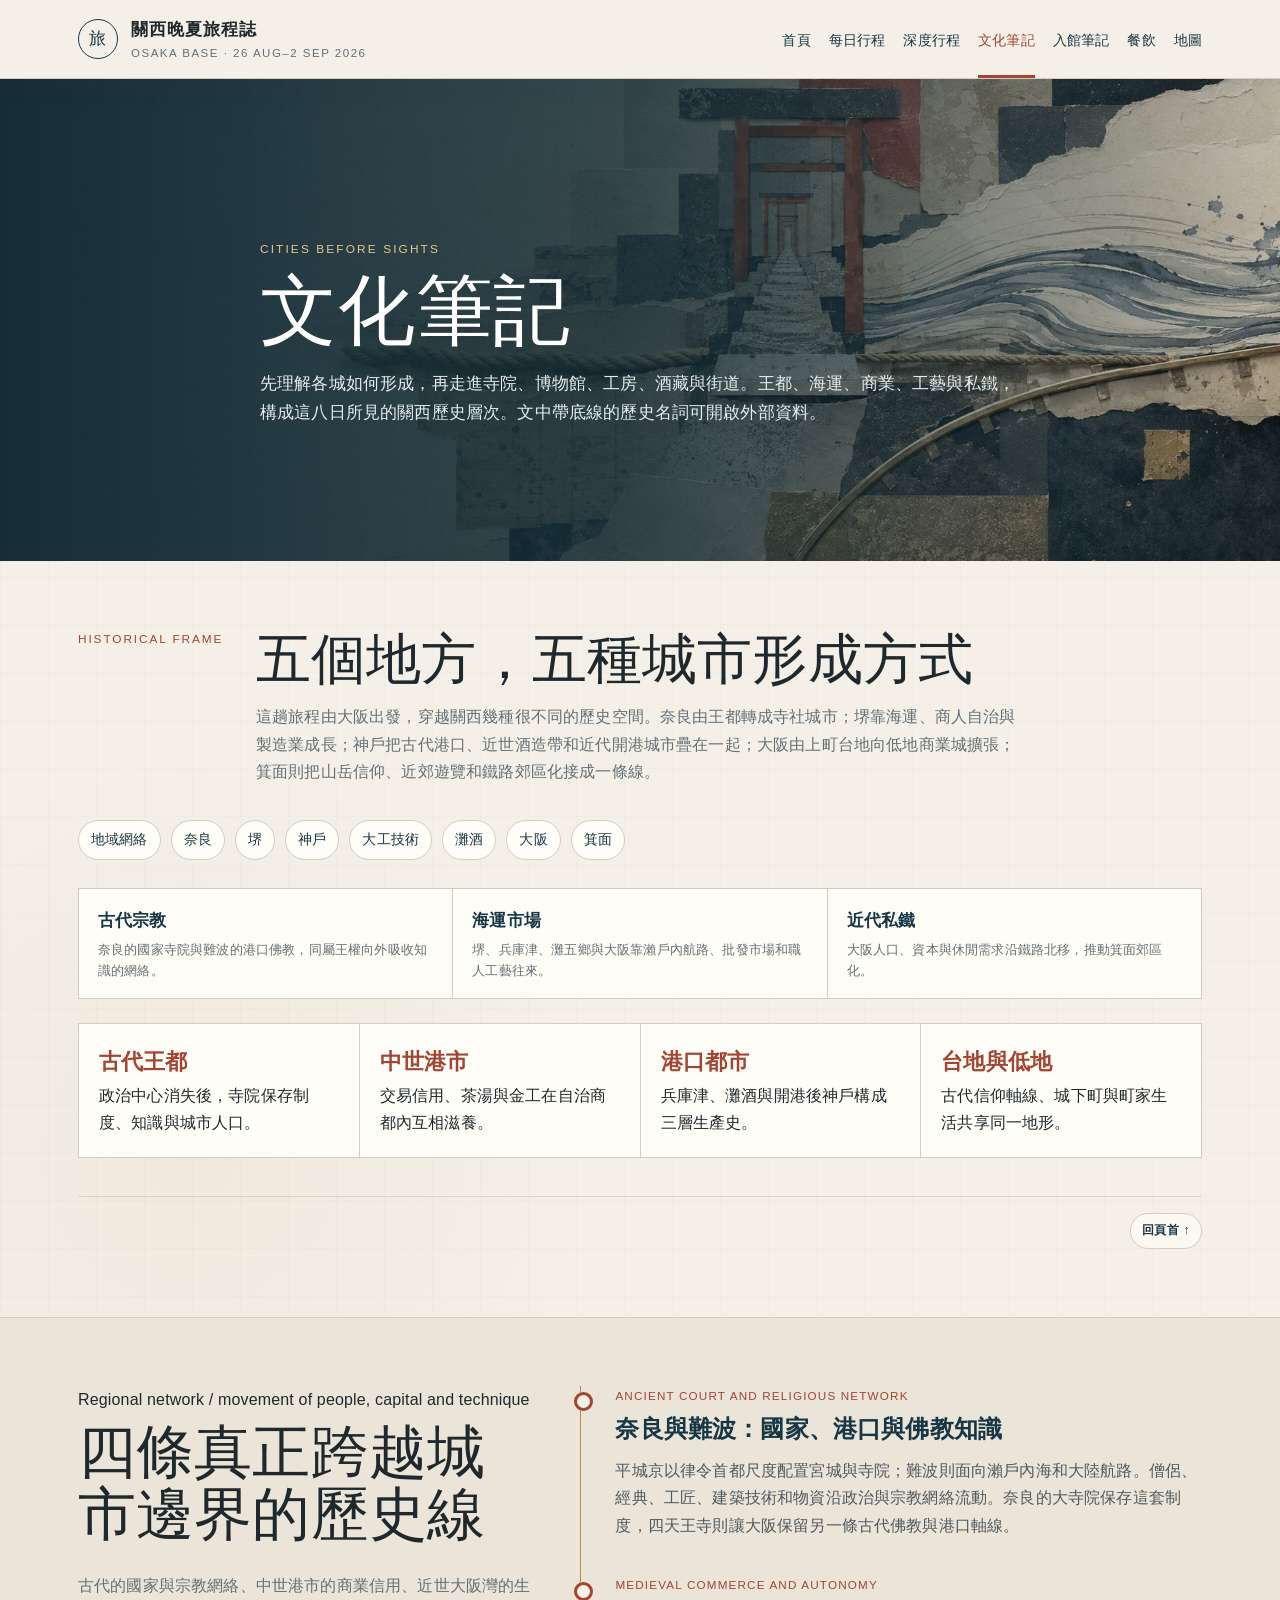
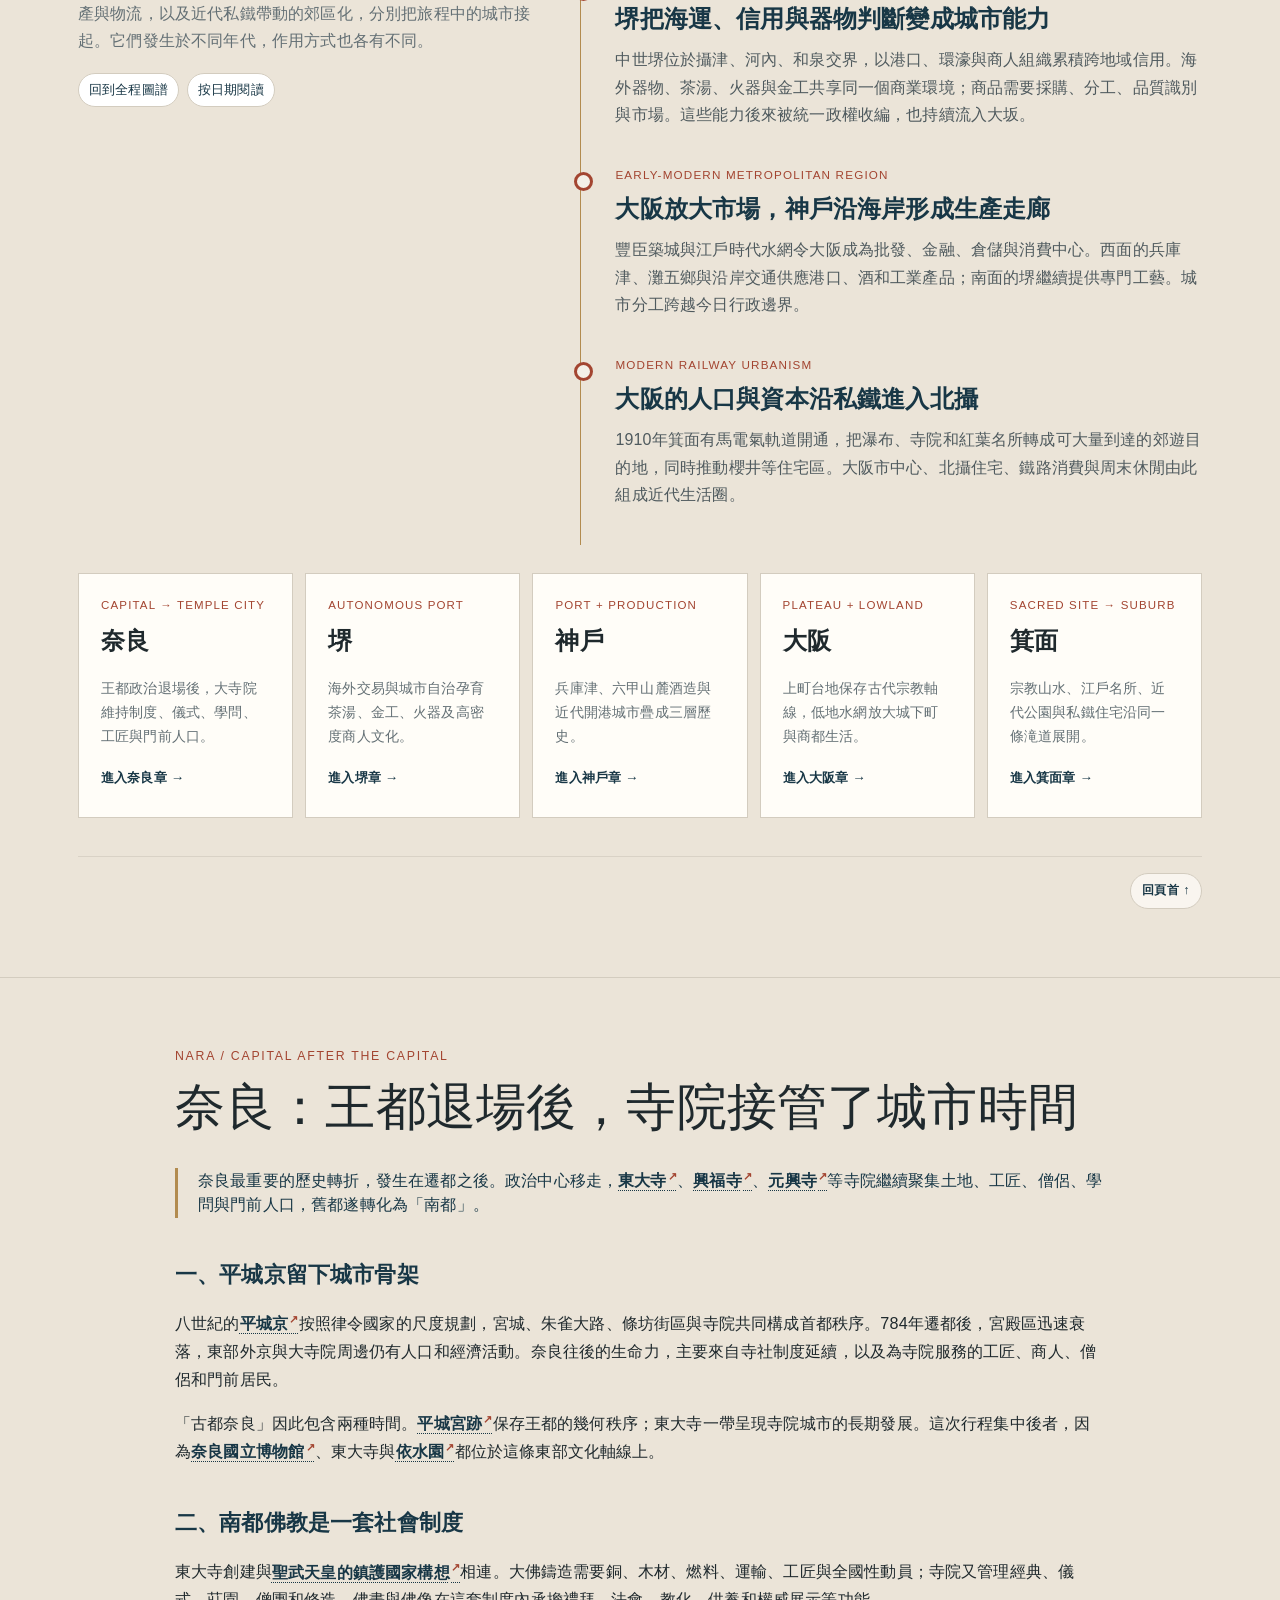
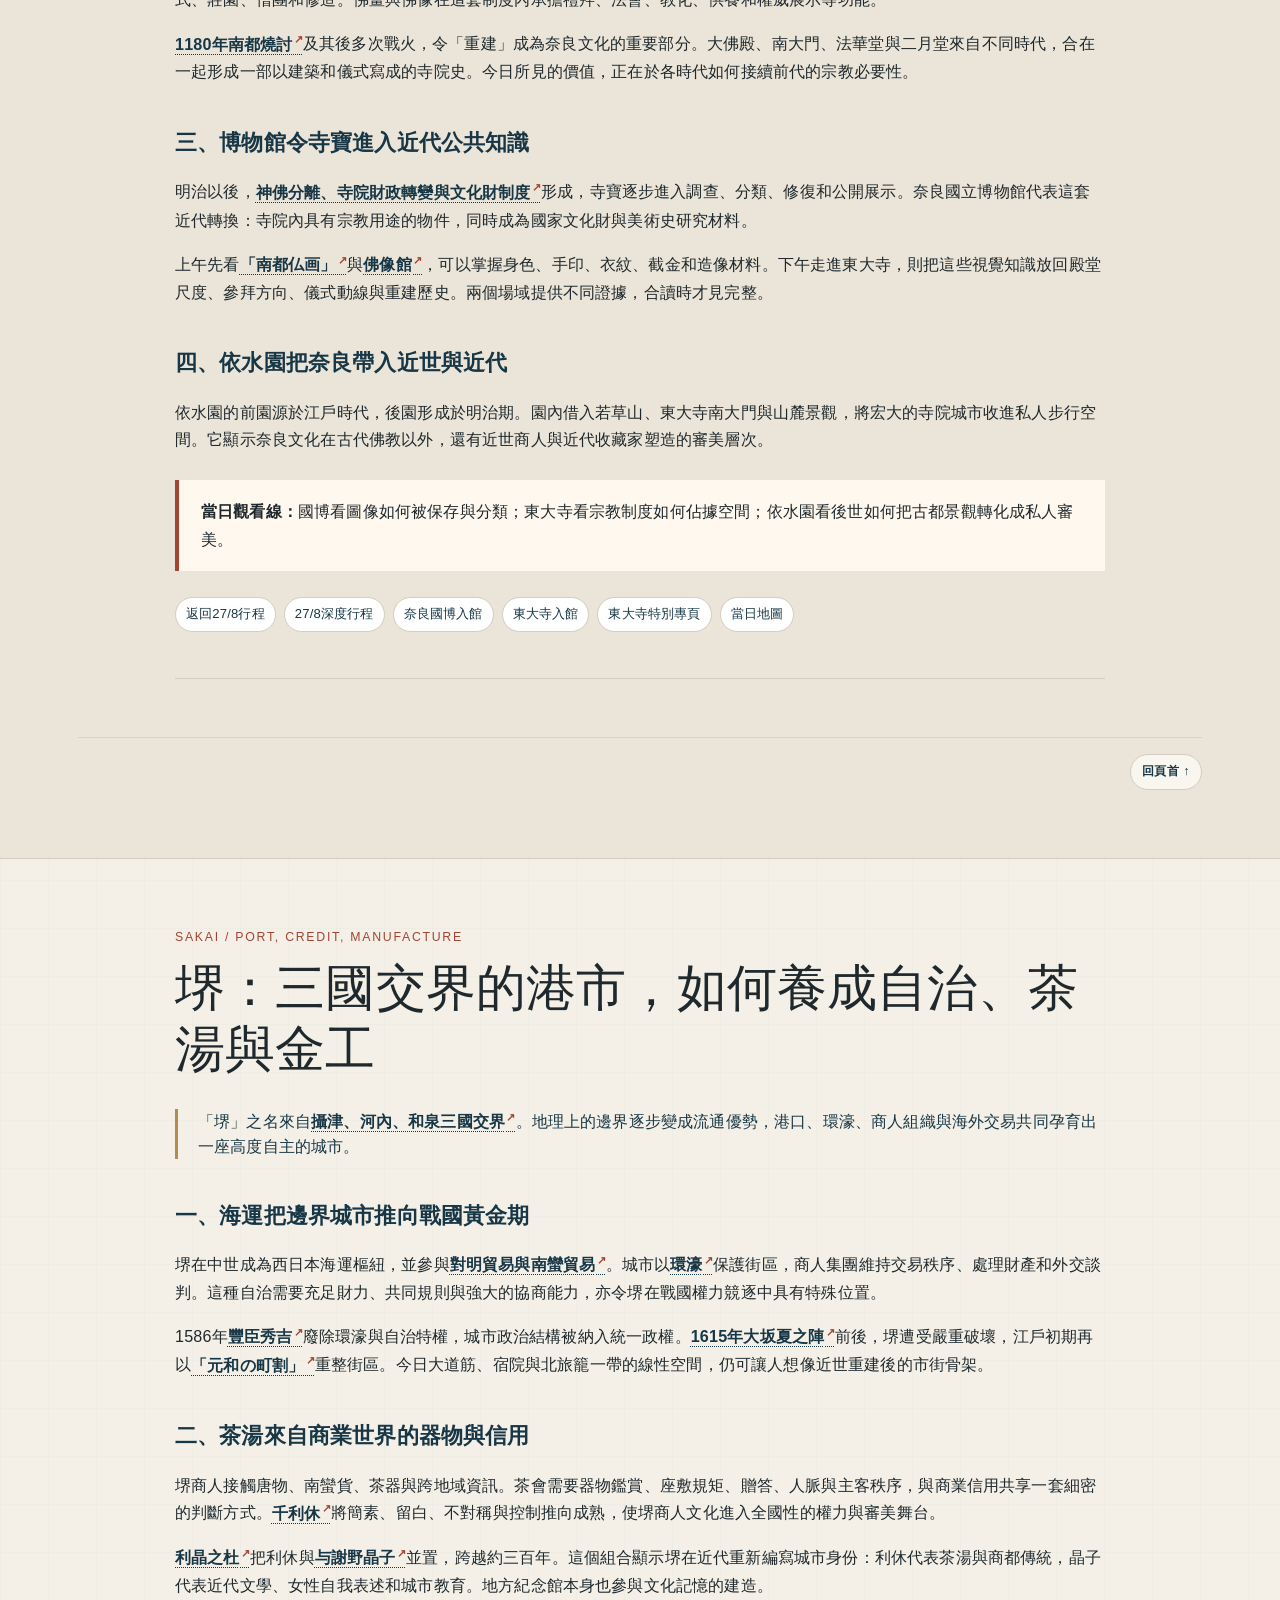
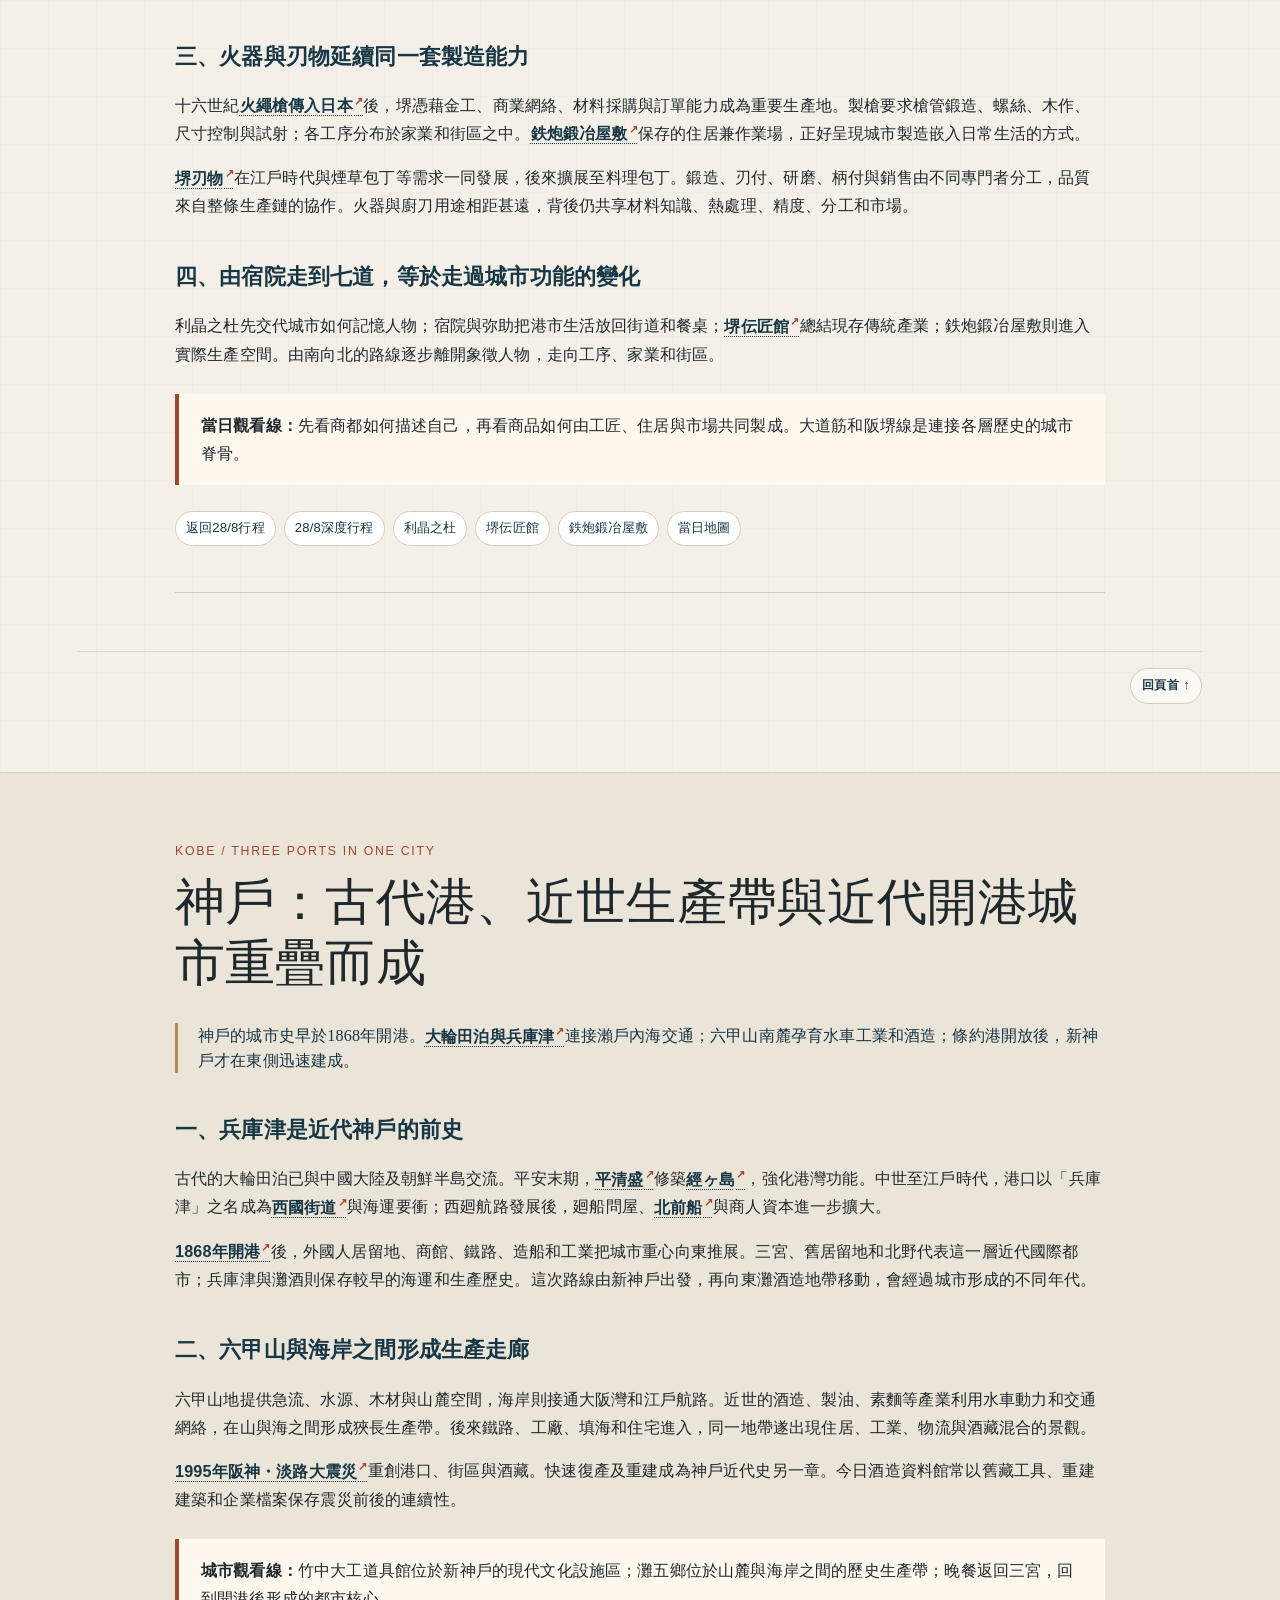
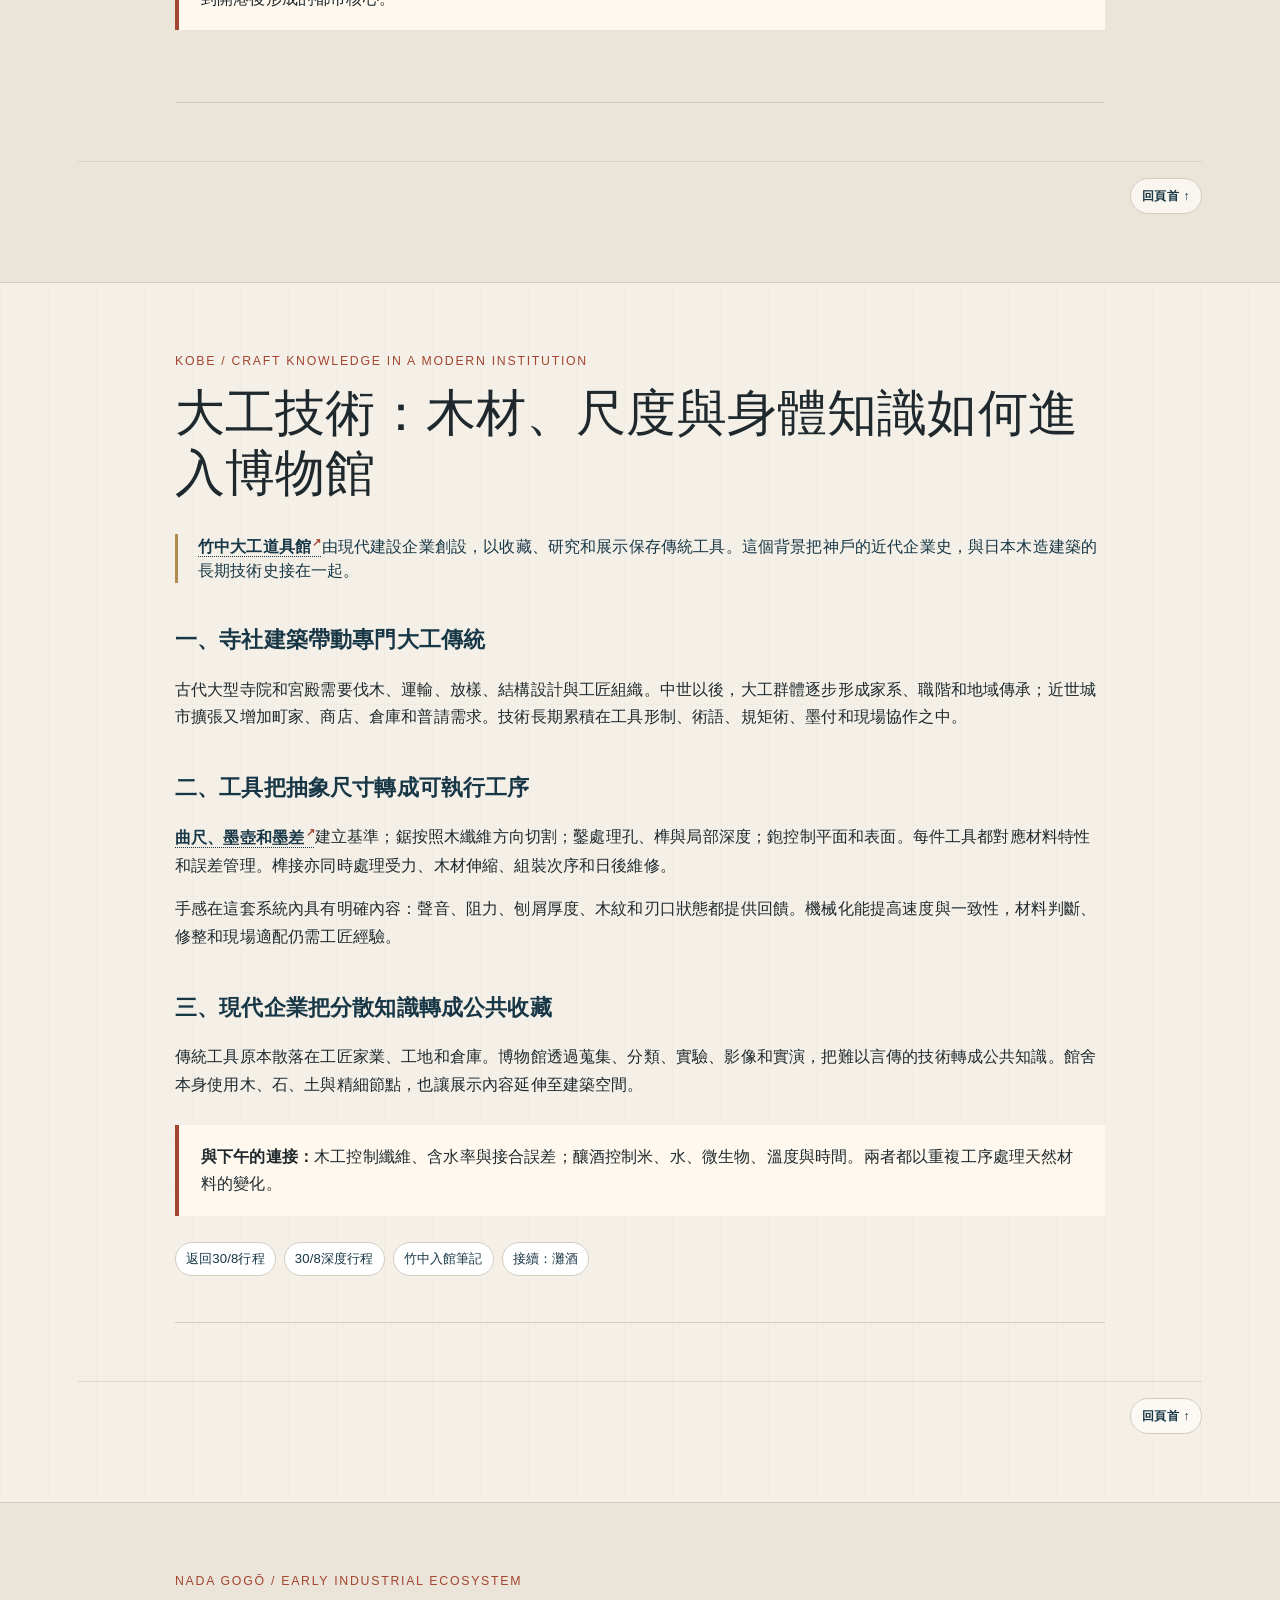
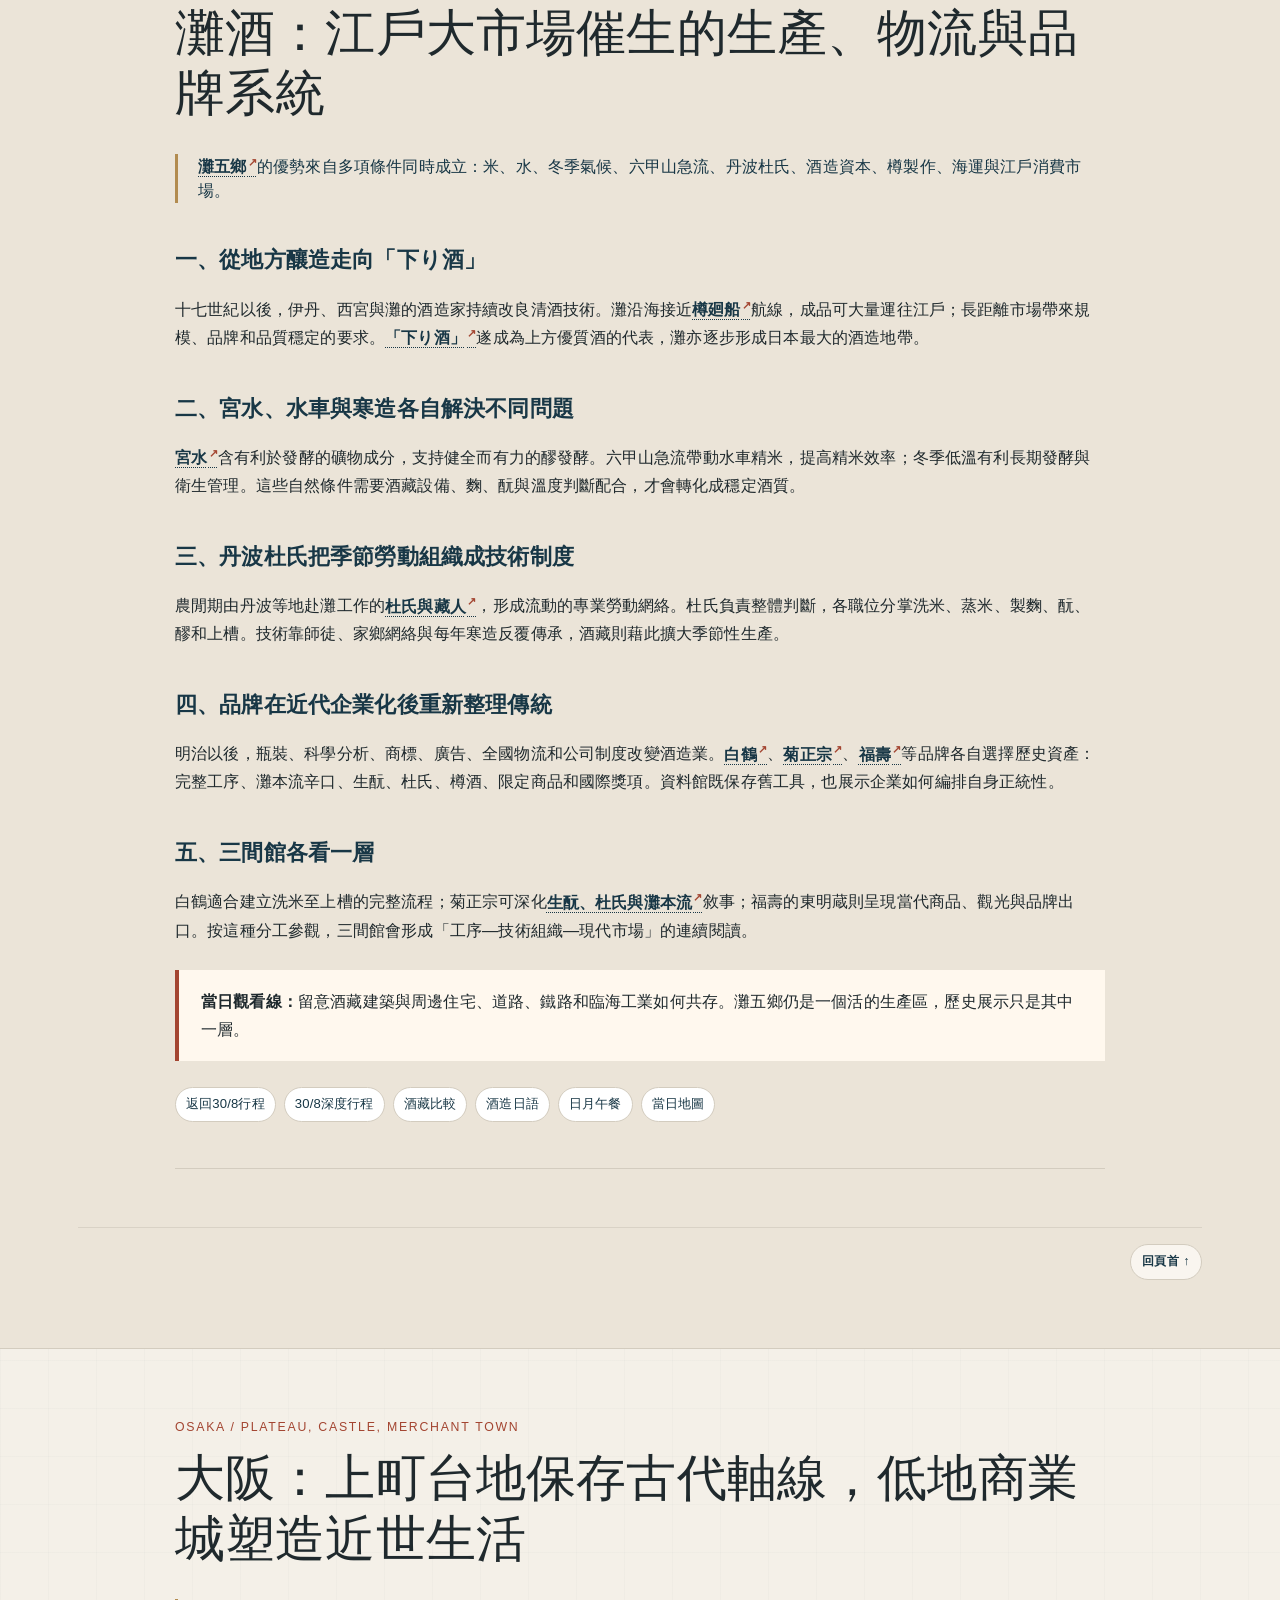
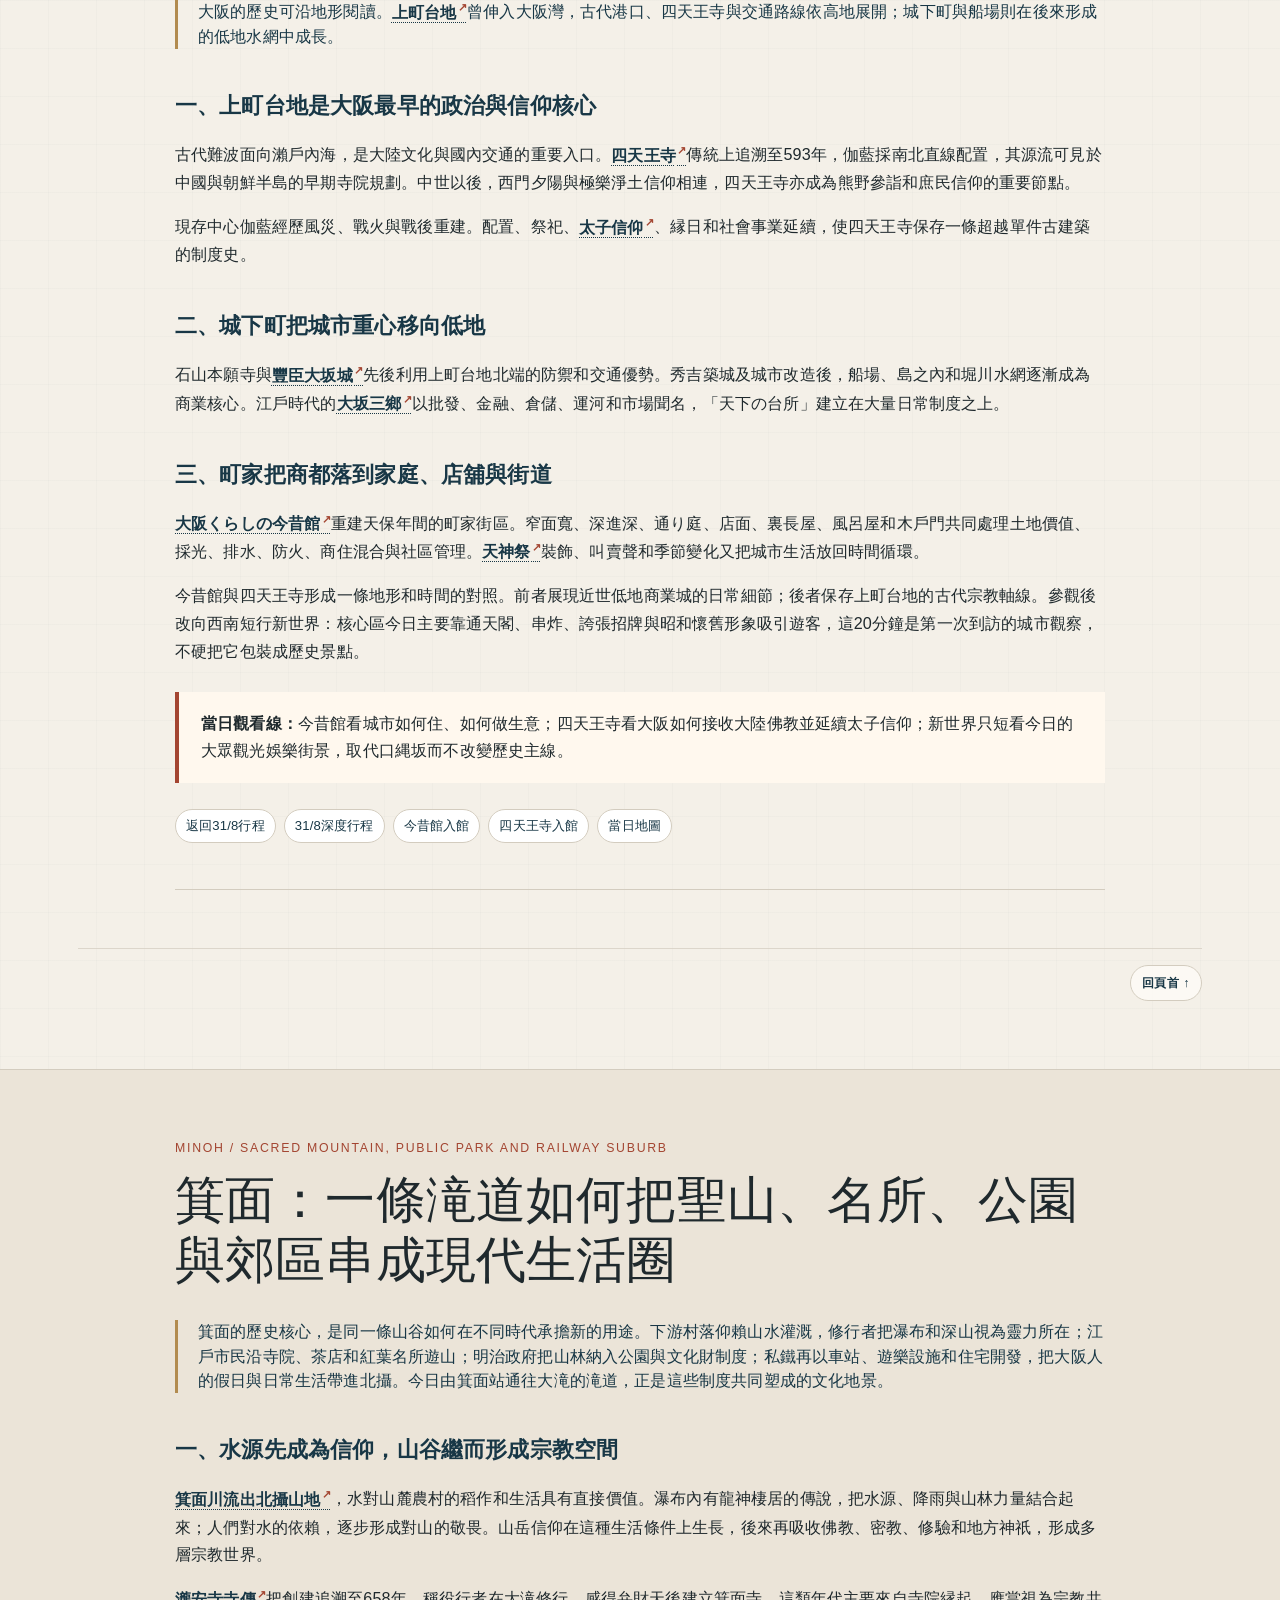
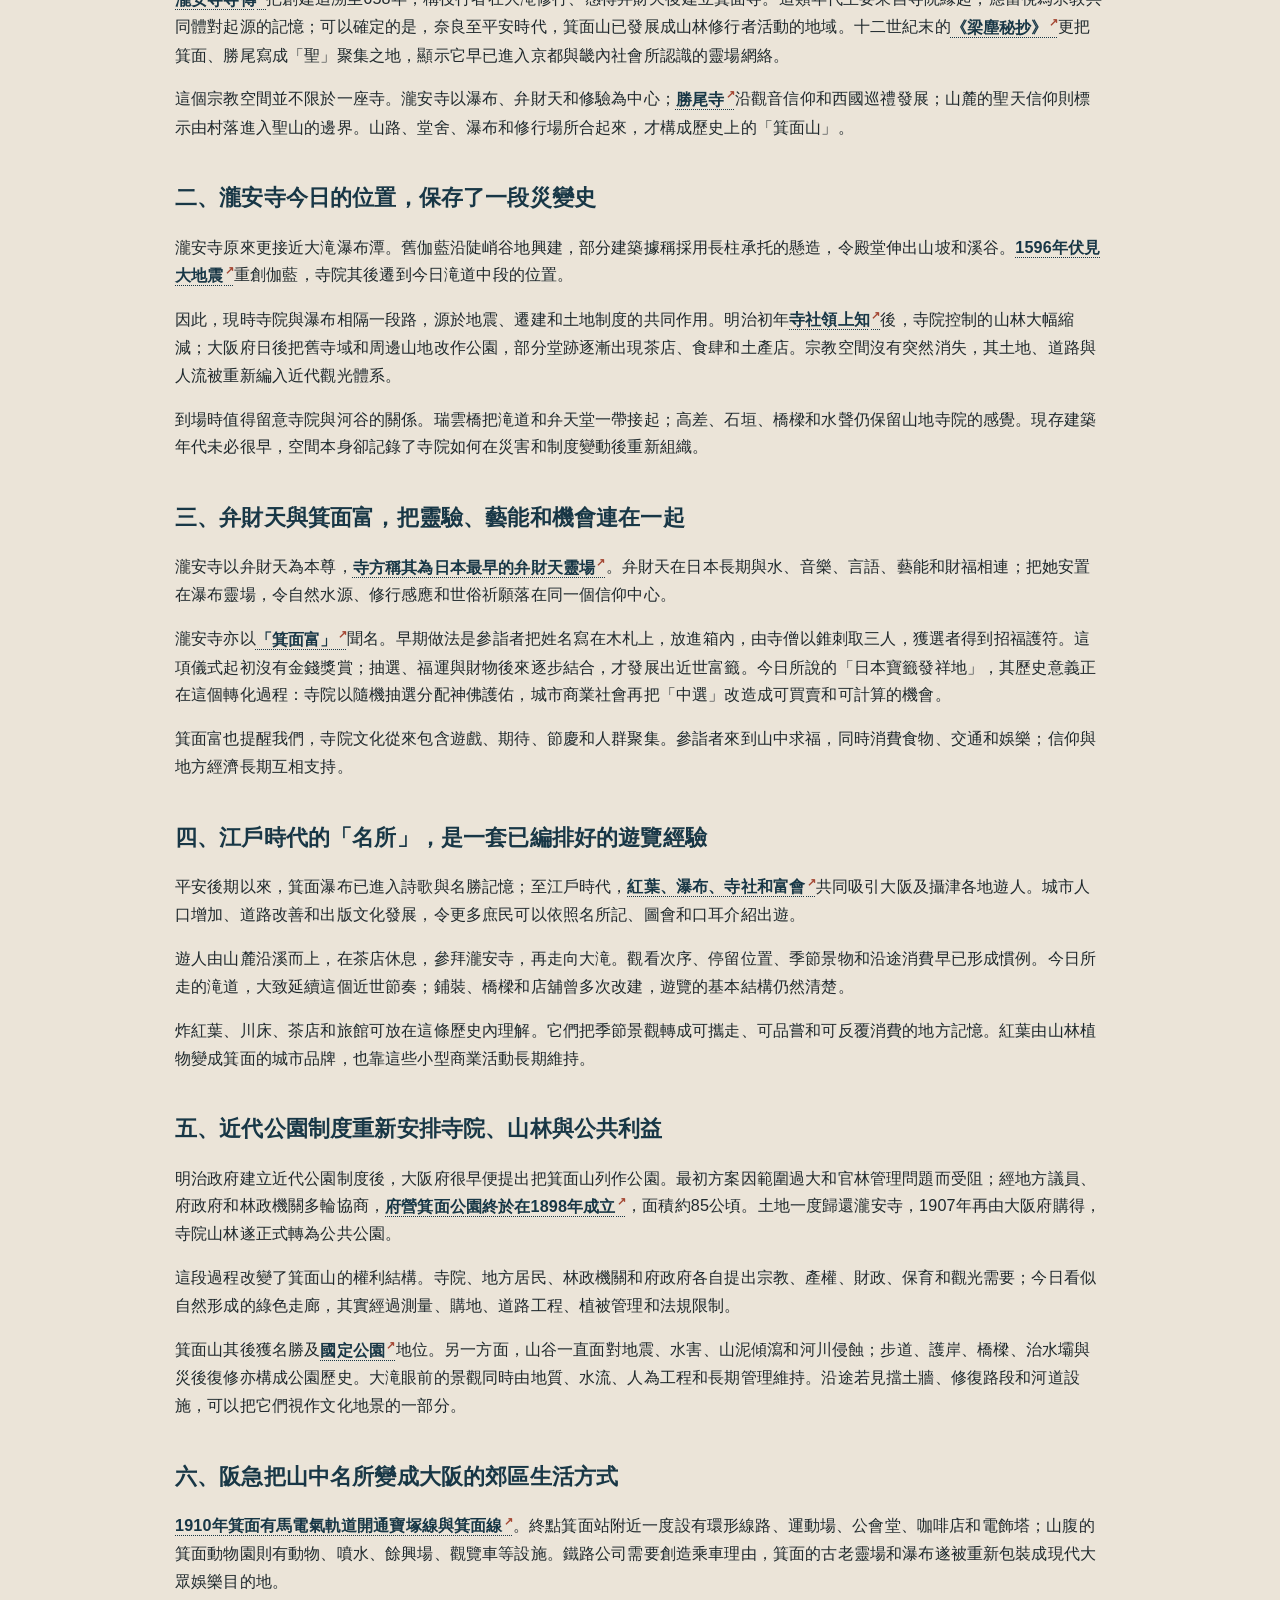
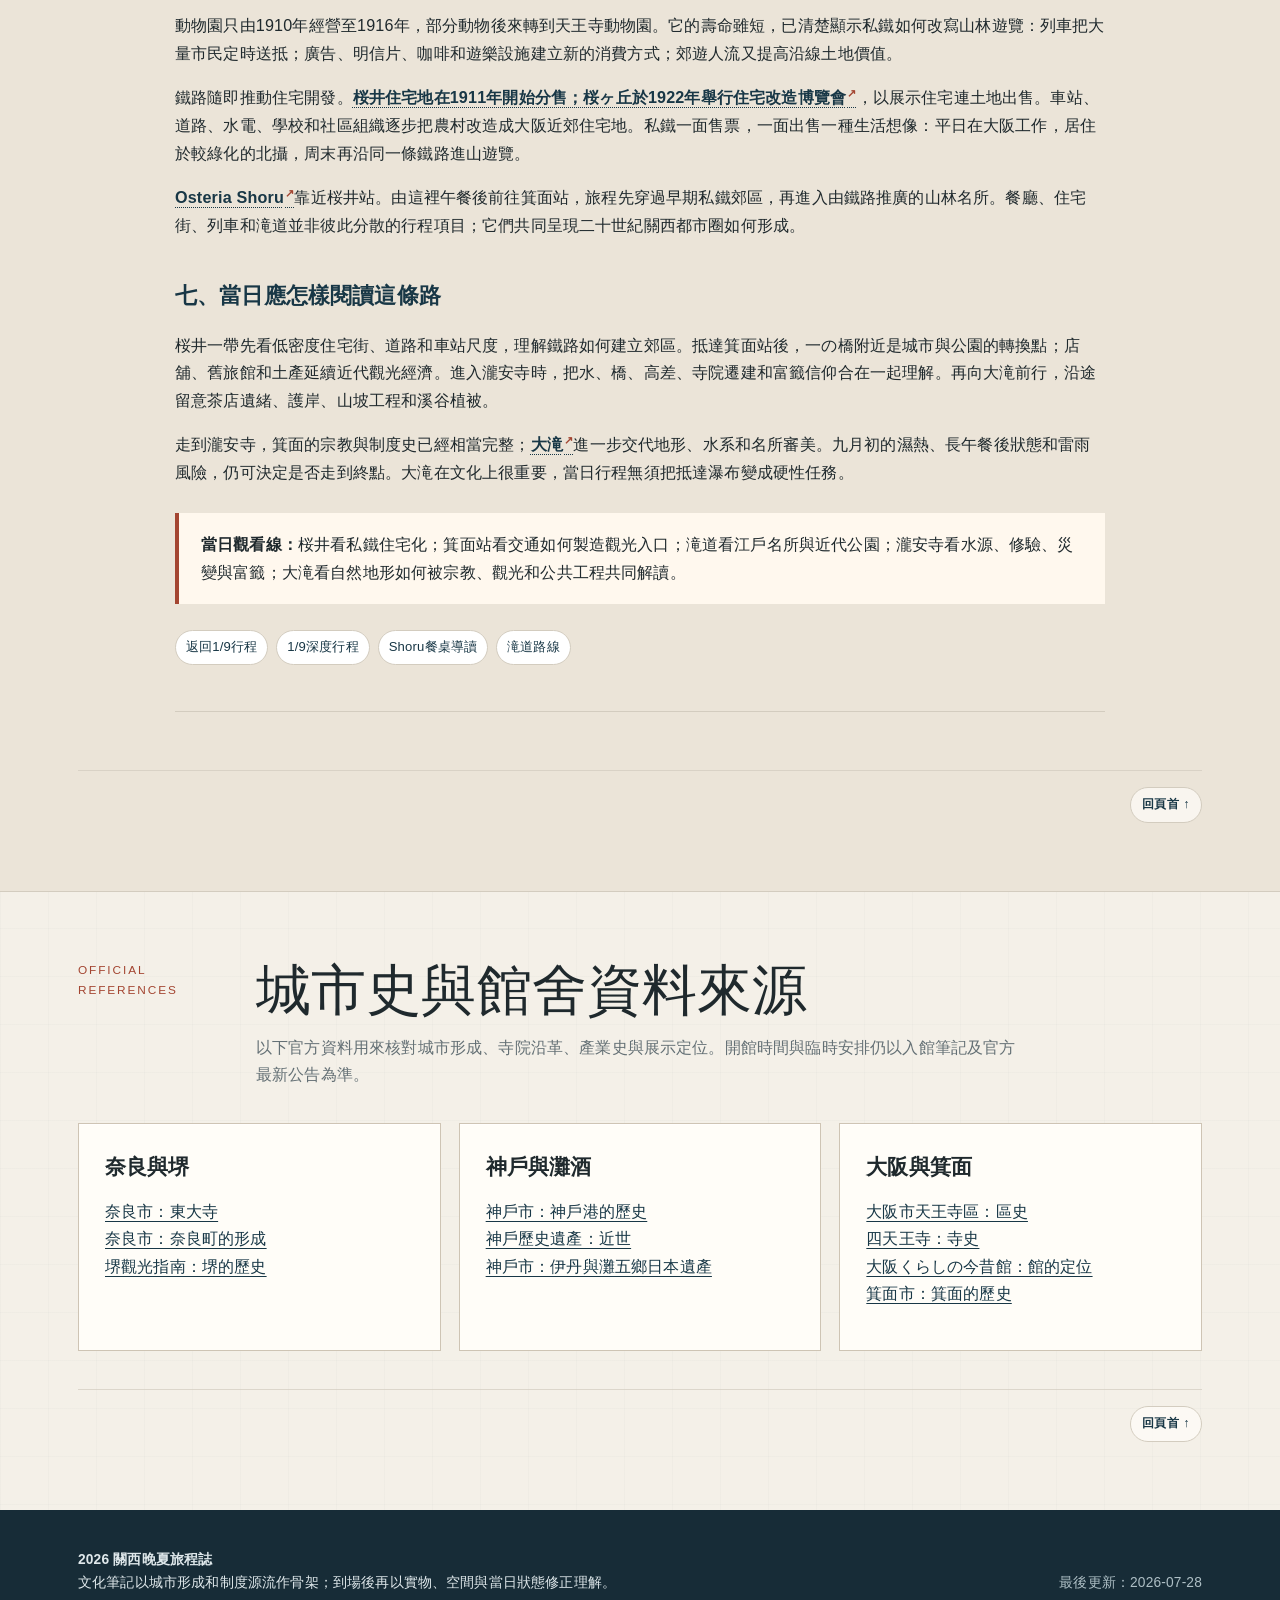
==== commit fab184dc: "Strengthen Minoh cultural notes" ====
--- a/culture.html
+++ b/culture.html
@@ -112,13 +112,36 @@
 <div class="interpret-box"><strong>當日觀看線：</strong>今昔館看城市如何住、如何做生意；四天王寺看大阪如何接收大陸佛教並延續太子信仰；新世界只短看今日的大眾觀光娛樂街景，取代口縄坂而不改變歷史主線。</div>
 <div class="contextual-links"><a href="daily.html#d0831">返回31/8行程</a><a href="deep-itinerary.html#osaka">31/8深度行程</a><a href="museums.html#konjaku">今昔館入館</a><a href="museums.html#shitennoji">四天王寺入館</a><a href="maps.html#d0831">當日地圖</a></div></article></div></section>
 
-<section class="section alt" id="minoh"><div class="wrap"><article class="essay culture-depth"><div class="kicker">Minoh / sacred mountain to railway suburb</div><h2>箕面：山岳信仰、紅葉遊覽與阪急郊區化的同一條滝道</h2><p class="pullquote">箕面滝道看似純粹自然步道，沿線其實疊有古代寺院、中世聖地、江戶遊覽文化、明治公園制度和二十世紀私鐵郊區開發。</p>
-<h3>一、山地寺院把箕面帶入古代宗教網絡</h3><p>奈良時代前後，箕面寺（今<a class="term-link" href="https://www.ryuanji.org/history" target="_blank" rel="noopener noreferrer" title="瀧安寺官方沿革">瀧安寺</a>）、弥勒寺（今<a class="term-link" href="https://katsuo-ji-temple.or.jp/history/index.php" target="_blank" rel="noopener noreferrer" title="勝尾寺官方沿革">勝尾寺</a>）和西江寺相繼形成。山林提供修行、隱遁和靈驗想像；平安後期<a class="term-link" href="https://www.city.minoh.lg.jp/kyoudo/minoh-history.html" target="_blank" rel="noopener noreferrer" title="箕面市史：梁塵秘抄中的箕面與勝尾">《梁塵秘抄》</a>已把箕面與勝尾列為「聖」聚集之地。瀧安寺的<a class="term-link" href="https://www.ryuanji.org/" target="_blank" rel="noopener noreferrer" title="瀧安寺：弁財天信仰與修驗傳統">弁財天信仰、修驗傳統</a>和<a class="term-link" href="https://www.ryuanji.org/history" target="_blank" rel="noopener noreferrer" title="瀧安寺沿革：富籤發祥">富籤歷史</a>，令步道長期兼具宗教與遊樂功能。</p>
-<h3>二、江戶時代的紅葉名所建立近郊遊覽文化</h3><p>大阪都市人口增長後，寺社參詣、紅葉觀賞、瀑布和茶店共同構成箕面的遊覽吸引力。山水在這裡同時是信仰場域、休閒資源與地方經濟。滝道沿河而上、途中停寺、最後到瀑布的節奏，承襲了近世名所遊覽的基本形式。</p>
-<h3>三、鐵路把名所轉成現代郊區</h3><p>1898年箕面山成為<a class="term-link" href="https://www.mino-park.jp/" target="_blank" rel="noopener noreferrer" title="明治之森箕面國定公園官方網站">大阪府立箕面公園</a>；1910年<a class="term-link" href="https://www.city.minoh.lg.jp/soumu/shishi/tenji-home.html" target="_blank" rel="noopener noreferrer" title="箕面市：箕面有馬電気軌道與近代郊區化">箕面有馬電気軌道</a>開通後，動物園、咖啡店、住宅地與周末遊覽一同發展。私鐵公司以景點吸引乘客，再以交通帶動住宅和消費，這套模式深刻塑造阪神間與北攝的近代郊區。</p>
-<p>今日由桜井、箕面站到滝道的行程，仍走在這條私鐵郊遊線上。Osteria Shoru 的長午餐位於成熟住宅區，下午則沿鐵路終點進入山林，正好呈現箕面由郊區生活過渡到宗教山水的空間次序。</p>
-<h3>四、瀑布是終點，也是一項體力判斷</h3><p>瀧安寺已能完整呈現箕面的歷史核心；<a class="term-link" href="https://www.mino-park.jp/about/" target="_blank" rel="noopener noreferrer" title="箕面公園：箕面大滝與園區介紹">大滝</a>提供地形與水系的收束。九月初的濕熱、雷雨和長午餐後狀態，都會改變步行價值。走到哪裡由身體和天氣決定，這種彈性與近郊遊覽的原意相符。</p>
-<div class="interpret-box"><strong>當日觀看線：</strong>車站看私鐵郊區化，滝道看近代公園，瀧安寺看山岳信仰，大滝看自然地形。四層歷史沿同一條路依次展開。</div>
+<section class="section alt" id="minoh"><div class="wrap"><article class="essay culture-depth"><div class="kicker">Minoh / sacred mountain, public park and railway suburb</div><h2>箕面：一條滝道如何把聖山、名所、公園與郊區串成現代生活圈</h2><p class="pullquote">箕面的歷史核心，是同一條山谷如何在不同時代承擔新的用途。下游村落仰賴山水灌溉，修行者把瀑布和深山視為靈力所在；江戶市民沿寺院、茶店和紅葉名所遊山；明治政府把山林納入公園與文化財制度；私鐵再以車站、遊樂設施和住宅開發，把大阪人的假日與日常生活帶進北攝。今日由箕面站通往大滝的滝道，正是這些制度共同塑成的文化地景。</p>
+<h3>一、水源先成為信仰，山谷繼而形成宗教空間</h3>
+<p><a class="term-link" href="https://www.city.minoh.lg.jp/soumu/shishi/column/topic-5.html" target="_blank" rel="noopener noreferrer" title="箕面市：箕面山的信仰、行樂與公園形成史">箕面川流出北攝山地</a>，水對山麓農村的稻作和生活具有直接價值。瀑布內有龍神棲居的傳說，把水源、降雨與山林力量結合起來；人們對水的依賴，逐步形成對山的敬畏。山岳信仰在這種生活條件上生長，後來再吸收佛教、密教、修驗和地方神祇，形成多層宗教世界。</p>
+<p><a class="term-link" href="https://www.ryuanji.org/history" target="_blank" rel="noopener noreferrer" title="瀧安寺官方：起源與歷史">瀧安寺寺傳</a>把創建追溯至658年，稱役行者在大滝修行、感得弁財天後建立箕面寺。這類年代主要來自寺院縁起，應當視為宗教共同體對起源的記憶；可以確定的是，奈良至平安時代，箕面山已發展成山林修行者活動的地域。十二世紀末的<a class="term-link" href="https://www.city.minoh.lg.jp/kyoudo/minoh-history.html" target="_blank" rel="noopener noreferrer" title="箕面市：梁塵秘抄中的箕面與勝尾">《梁塵秘抄》</a>更把箕面、勝尾寫成「聖」聚集之地，顯示它早已進入京都與畿內社會所認識的靈場網絡。</p>
+<p>這個宗教空間並不限於一座寺。瀧安寺以瀑布、弁財天和修驗為中心；<a class="term-link" href="https://katsuo-ji-temple.or.jp/history/index.php" target="_blank" rel="noopener noreferrer" title="勝尾寺官方沿革">勝尾寺</a>沿觀音信仰和西國巡禮發展；山麓的聖天信仰則標示由村落進入聖山的邊界。山路、堂舍、瀑布和修行場所合起來，才構成歷史上的「箕面山」。</p>
+<h3>二、瀧安寺今日的位置，保存了一段災變史</h3>
+<p>瀧安寺原來更接近大滝瀑布潭。舊伽藍沿陡峭谷地興建，部分建築據稱採用長柱承托的懸造，令殿堂伸出山坡和溪谷。<a class="term-link" href="https://www.city.minoh.lg.jp/soumu/shishi/column/topic-5.html" target="_blank" rel="noopener noreferrer" title="箕面市：瀧安寺原址、懸造與1596年地震">1596年伏見大地震</a>重創伽藍，寺院其後遷到今日滝道中段的位置。</p>
+<p>因此，現時寺院與瀑布相隔一段路，源於地震、遷建和土地制度的共同作用。明治初年<a class="term-link" href="https://www.city.minoh.lg.jp/soumu/shishi/column/topic-5.html" target="_blank" rel="noopener noreferrer" title="箕面市：寺社領上知與箕面山的公園化">寺社領上知</a>後，寺院控制的山林大幅縮減；大阪府日後把舊寺域和周邊山地改作公園，部分堂跡逐漸出現茶店、食肆和土產店。宗教空間沒有突然消失，其土地、道路與人流被重新編入近代觀光體系。</p>
+<p>到場時值得留意寺院與河谷的關係。瑞雲橋把滝道和弁天堂一帶接起；高差、石垣、橋樑和水聲仍保留山地寺院的感覺。現存建築年代未必很早，空間本身卻記錄了寺院如何在災害和制度變動後重新組織。</p>
+<h3>三、弁財天與箕面富，把靈驗、藝能和機會連在一起</h3>
+<p>瀧安寺以弁財天為本尊，<a class="term-link" href="https://www.ryuanji.org/history" target="_blank" rel="noopener noreferrer" title="瀧安寺官方：弁財天信仰">寺方稱其為日本最早的弁財天靈場</a>。弁財天在日本長期與水、音樂、言語、藝能和財福相連；把她安置在瀑布靈場，令自然水源、修行感應和世俗祈願落在同一個信仰中心。</p>
+<p>瀧安寺亦以<a class="term-link" href="https://www.takarakuji-official.jp/about/history/002.html" target="_blank" rel="noopener noreferrer" title="寶籤官方網站：箕面富與富籤的歷史">「箕面富」</a>聞名。早期做法是參詣者把姓名寫在木札上，放進箱內，由寺僧以錐刺取三人，獲選者得到招福護符。這項儀式起初沒有金錢獎賞；抽選、福運與財物後來逐步結合，才發展出近世富籤。今日所說的「日本寶籤發祥地」，其歷史意義正在這個轉化過程：寺院以隨機抽選分配神佛護佑，城市商業社會再把「中選」改造成可買賣和可計算的機會。</p>
+<p>箕面富也提醒我們，寺院文化從來包含遊戲、期待、節慶和人群聚集。參詣者來到山中求福，同時消費食物、交通和娛樂；信仰與地方經濟長期互相支持。</p>
+<h3>四、江戶時代的「名所」，是一套已編排好的遊覽經驗</h3>
+<p>平安後期以來，箕面瀑布已進入詩歌與名勝記憶；至江戶時代，<a class="term-link" href="https://www.city.minoh.lg.jp/soumu/shishi/column/topic-5.html" target="_blank" rel="noopener noreferrer" title="箕面市：江戶時代的紅葉、參詣與行樂">紅葉、瀑布、寺社和富會</a>共同吸引大阪及攝津各地遊人。城市人口增加、道路改善和出版文化發展，令更多庶民可以依照名所記、圖會和口耳介紹出遊。</p>
+<p>遊人由山麓沿溪而上，在茶店休息，參拜瀧安寺，再走向大滝。觀看次序、停留位置、季節景物和沿途消費早已形成慣例。今日所走的滝道，大致延續這個近世節奏；鋪裝、橋樑和店舖曾多次改建，遊覽的基本結構仍然清楚。</p>
+<p>炸紅葉、川床、茶店和旅館可放在這條歷史內理解。它們把季節景觀轉成可攜走、可品嘗和可反覆消費的地方記憶。紅葉由山林植物變成箕面的城市品牌，也靠這些小型商業活動長期維持。</p>
+<h3>五、近代公園制度重新安排寺院、山林與公共利益</h3>
+<p>明治政府建立近代公園制度後，大阪府很早便提出把箕面山列作公園。最初方案因範圍過大和官林管理問題而受阻；經地方議員、府政府和林政機關多輪協商，<a class="term-link" href="https://www.city.minoh.lg.jp/soumu/shishi/column/topic-5.html" target="_blank" rel="noopener noreferrer" title="箕面市：1898年箕面公園成立及1907年購地">府營箕面公園終於在1898年成立</a>，面積約85公頃。土地一度歸還瀧安寺，1907年再由大阪府購得，寺院山林遂正式轉為公共公園。</p>
+<p>這段過程改變了箕面山的權利結構。寺院、地方居民、林政機關和府政府各自提出宗教、產權、財政、保育和觀光需要；今日看似自然形成的綠色走廊，其實經過測量、購地、道路工程、植被管理和法規限制。</p>
+<p>箕面山其後獲名勝及<a class="term-link" href="https://www.city.minoh.lg.jp/brandsenryaku/kankou.html" target="_blank" rel="noopener noreferrer" title="箕面市：明治之森箕面國定公園與箕面大滝">國定公園</a>地位。另一方面，山谷一直面對地震、水害、山泥傾瀉和河川侵蝕；步道、護岸、橋樑、治水壩與災後復修亦構成公園歷史。大滝眼前的景觀同時由地質、水流、人為工程和長期管理維持。沿途若見擋土牆、修復路段和河道設施，可以把它們視作文化地景的一部分。</p>
+<h3>六、阪急把山中名所變成大阪的郊區生活方式</h3>
+<p><a class="term-link" href="https://www.city.minoh.lg.jp/soumu/shishi/column/topic-1.html" target="_blank" rel="noopener noreferrer" title="箕面市：1910年鐵路、箕面站與箕面動物園">1910年箕面有馬電氣軌道開通寶塚線與箕面線</a>。終點箕面站附近一度設有環形線路、運動場、公會堂、咖啡店和電飾塔；山腹的箕面動物園則有動物、噴水、餘興場、觀覽車等設施。鐵路公司需要創造乘車理由，箕面的古老靈場和瀑布遂被重新包裝成現代大眾娛樂目的地。</p>
+<p>動物園只由1910年經營至1916年，部分動物後來轉到天王寺動物園。它的壽命雖短，已清楚顯示私鐵如何改寫山林遊覽：列車把大量市民定時送抵；廣告、明信片、咖啡和遊樂設施建立新的消費方式；郊遊人流又提高沿線土地價值。</p>
+<p>鐵路隨即推動住宅開發。<a class="term-link" href="https://www.city.minoh.lg.jp/soumu/shishi/column/topic-2.html" target="_blank" rel="noopener noreferrer" title="箕面市：桜井住宅地與桜ヶ丘住宅改造博覽會">桜井住宅地在1911年開始分售；桜ヶ丘於1922年舉行住宅改造博覽會</a>，以展示住宅連土地出售。車站、道路、水電、學校和社區組織逐步把農村改造成大阪近郊住宅地。私鐵一面售票，一面出售一種生活想像：平日在大阪工作，居住於較綠化的北攝，周末再沿同一條鐵路進山遊覽。</p>
+<p><a class="term-link" href="food.html#shoru" title="Osteria Shoru餐桌導讀">Osteria Shoru</a>靠近桜井站。由這裡午餐後前往箕面站，旅程先穿過早期私鐵郊區，再進入由鐵路推廣的山林名所。餐廳、住宅街、列車和滝道並非彼此分散的行程項目；它們共同呈現二十世紀關西都市圈如何形成。</p>
+<h3>七、當日應怎樣閱讀這條路</h3>
+<p>桜井一帶先看低密度住宅街、道路和車站尺度，理解鐵路如何建立郊區。抵達箕面站後，一の橋附近是城市與公園的轉換點；店舖、舊旅館和土產延續近代觀光經濟。進入瀧安寺時，把水、橋、高差、寺院遷建和富籤信仰合在一起理解。再向大滝前行，沿途留意茶店遺緒、護岸、山坡工程和溪谷植被。</p>
+<p>走到瀧安寺，箕面的宗教與制度史已經相當完整；<a class="term-link" href="https://www.mino-park.jp/about/" target="_blank" rel="noopener noreferrer" title="箕面公園：箕面大滝與園區介紹">大滝</a>進一步交代地形、水系和名所審美。九月初的濕熱、長午餐後狀態和雷雨風險，仍可決定是否走到終點。大滝在文化上很重要，當日行程無須把抵達瀑布變成硬性任務。</p>
+<div class="interpret-box"><strong>當日觀看線：</strong>桜井看私鐵住宅化；箕面站看交通如何製造觀光入口；滝道看江戶名所與近代公園；瀧安寺看水源、修驗、災變與富籤；大滝看自然地形如何被宗教、觀光和公共工程共同解讀。</div>
 <div class="contextual-links"><a href="daily.html#d0901">返回1/9行程</a><a href="deep-itinerary.html#minoh">1/9深度行程</a><a href="food.html#shoru">Shoru餐桌導讀</a><a href="maps.html#d0901">滝道路線</a></div></article></div></section>
 
 <section class="section"><div class="wrap"><div class="section-heading"><div class="label">Official references</div><div><h2>城市史與館舍資料來源</h2><p>以下官方資料用來核對城市形成、寺院沿革、產業史與展示定位。開館時間與臨時安排仍以入館筆記及官方最新公告為準。</p></div></div><div class="grid-3 compact-grid">
@@ -126,4 +149,4 @@
 <article class="card"><h3>神戶與灘酒</h3><p><a href="https://www.city.kobe.lg.jp/a74134/kurashi/access/harbor/rekishi.html" target="_blank" rel="noopener">神戶市：神戶港的歷史</a><br><a href="https://kobe-rekishiisan.city.kobe.lg.jp/history/kinsei/" target="_blank" rel="noopener">神戶歷史遺產：近世</a><br><a href="https://www.city.kobe.lg.jp/a21651/kanko/bunka/bunkazai/estate/nihonisan.html" target="_blank" rel="noopener">神戶市：伊丹與灘五鄉日本遺產</a></p></article>
 <article class="card"><h3>大阪與箕面</h3><p><a href="https://www.city.osaka.lg.jp/tennoji/page/0000610664.html" target="_blank" rel="noopener">大阪市天王寺區：區史</a><br><a href="https://www.shitennoji.or.jp/history.html" target="_blank" rel="noopener">四天王寺：寺史</a><br><a href="https://www.osaka-angenet.jp/konjyakukan/detail/message" target="_blank" rel="noopener">大阪くらしの今昔館：館的定位</a><br><a href="https://www.city.minoh.lg.jp/kyoudo/minoh-history.html" target="_blank" rel="noopener">箕面市：箕面的歷史</a></p></article>
 </div></div></section>
-</main><footer class="footer"><div class="wrap footer-grid"><div><strong>2026 關西晚夏旅程誌</strong><br>文化筆記以城市形成和制度源流作骨架；到場後再以實物、空間與當日狀態修正理解。</div><div class="updated">最後更新：2026-07-23</div></div></footer><nav class="mobile-tools" aria-label="手機捷徑"><a href="daily.html">每日</a><a href="deep-itinerary.html">深度</a><a href="maps.html">地圖</a><a href="food.html">餐飲</a></nav></body></html>
+</main><footer class="footer"><div class="wrap footer-grid"><div><strong>2026 關西晚夏旅程誌</strong><br>文化筆記以城市形成和制度源流作骨架；到場後再以實物、空間與當日狀態修正理解。</div><div class="updated">最後更新：2026-07-28</div></div></footer><nav class="mobile-tools" aria-label="手機捷徑"><a href="daily.html">每日</a><a href="deep-itinerary.html">深度</a><a href="maps.html">地圖</a><a href="food.html">餐飲</a></nav></body></html>
--- a/assets/style.css
+++ b/assets/style.css
@@ -149,7 +149,7 @@
 .todaiji-hero-copy{max-width:790px}
 .todaiji-kana{margin:18px 0 0;font-family:var(--serif);font-size:1.25rem;letter-spacing:.14em;color:#f1d59f}
 .todaiji-kana span{font-family:var(--sans);font-size:.68rem;letter-spacing:.16em;color:#d5e4df}
-.todaiji-hero h1{font-family:var(--serif);font-size:clamp(3.5rem,7vw,6.8rem);font-weight:500;letter-spacing:.01em;line-height:1.02;margin:.12em 0 .28em}
+.todaiji-hero h1{font-family:var(--serif);font-size:clamp(3.3rem,5.3vw,5.6rem);font-weight:500;letter-spacing:.01em;line-height:1.02;margin:.12em 0 .28em}
 .todaiji-hero .lede{max-width:760px;font-size:1.08rem;color:#e1ece8}
 .todaiji-hero-actions{display:flex;flex-wrap:wrap;gap:10px;margin-top:28px}
 .todaiji-hero .button{background:var(--todaiji-copper);border-color:var(--todaiji-copper)}
@@ -220,9 +220,9 @@
 .hall-compare label{display:flex;justify-content:space-between;margin-top:22px;font-weight:700;color:var(--navy)}
 .hall-compare input{width:100%;accent-color:var(--todaiji-copper)}
 .hall-compare>p{font-size:.87rem;color:var(--muted)}
-.route-switcher,.material-controls,.reconstruction-switch{display:flex;flex-wrap:wrap;gap:8px;margin-bottom:20px}
-.route-switcher button,.material-controls button,.reconstruction-switch button{border:1px solid #a99f91;background:var(--card);color:var(--navy);padding:8px 14px;border-radius:999px;font-weight:700;font-size:.84rem}
-.route-switcher button.active,.material-controls button.active,.reconstruction-switch button.active{background:var(--todaiji-copper);border-color:var(--todaiji-copper);color:#fff}
+.route-switcher,.reconstruction-switch{display:flex;flex-wrap:wrap;gap:8px;margin-bottom:20px}
+.route-switcher button,.reconstruction-switch button{border:1px solid #a99f91;background:var(--card);color:var(--navy);padding:8px 14px;border-radius:999px;font-weight:700;font-size:.84rem}
+.route-switcher button.active,.reconstruction-switch button.active{background:var(--todaiji-copper);border-color:var(--todaiji-copper);color:#fff}
 .route-panel{background:var(--card);border:1px solid var(--line);box-shadow:var(--shadow)}
 .route-summary{display:grid;grid-template-columns:110px 1fr 1fr;gap:18px;padding:20px 24px;background:#173b3a;color:#e4ece9;align-items:start}
 .route-summary strong{color:#f0d393}
@@ -334,7 +334,7 @@
   .todaiji-hero-art img{object-position:62% center}
   .todaiji-hero-art::after{background:linear-gradient(0deg,rgba(10,30,30,.99) 0%,rgba(10,30,30,.9) 62%,rgba(10,30,30,.28) 100%)}
   .todaiji-hero-grid{display:block;padding-top:250px;padding-bottom:88px}
-  .todaiji-hero h1{font-size:clamp(2.8rem,13vw,4.2rem)}
+  .todaiji-hero h1{font-size:clamp(2.25rem,9.2vw,3.5rem)}
   .hero-thesis{display:none}
   .image-credit{left:19px;right:19px;bottom:12px}
   .todaiji-local-nav{top:68px}
@@ -375,7 +375,7 @@
   .hall-outline{transition:none}
 }
 @media print{
-  .todaiji-local-nav,.todaiji-hero-actions,.route-switcher,.material-controls,.reconstruction-switch,.video-frame,.field-actions{display:none}
+  .todaiji-local-nav,.todaiji-hero-actions,.route-switcher,.reconstruction-switch,.video-frame,.field-actions{display:none}
   .todaiji-hero{min-height:0;background:#fff;color:#000}
   .todaiji-hero-art{display:none}.todaiji-hero-grid{display:block;padding:24px}.todaiji-hero .lede,.todaiji-kana{color:#000}
   .todaiji-stop{break-inside:avoid;box-shadow:none}
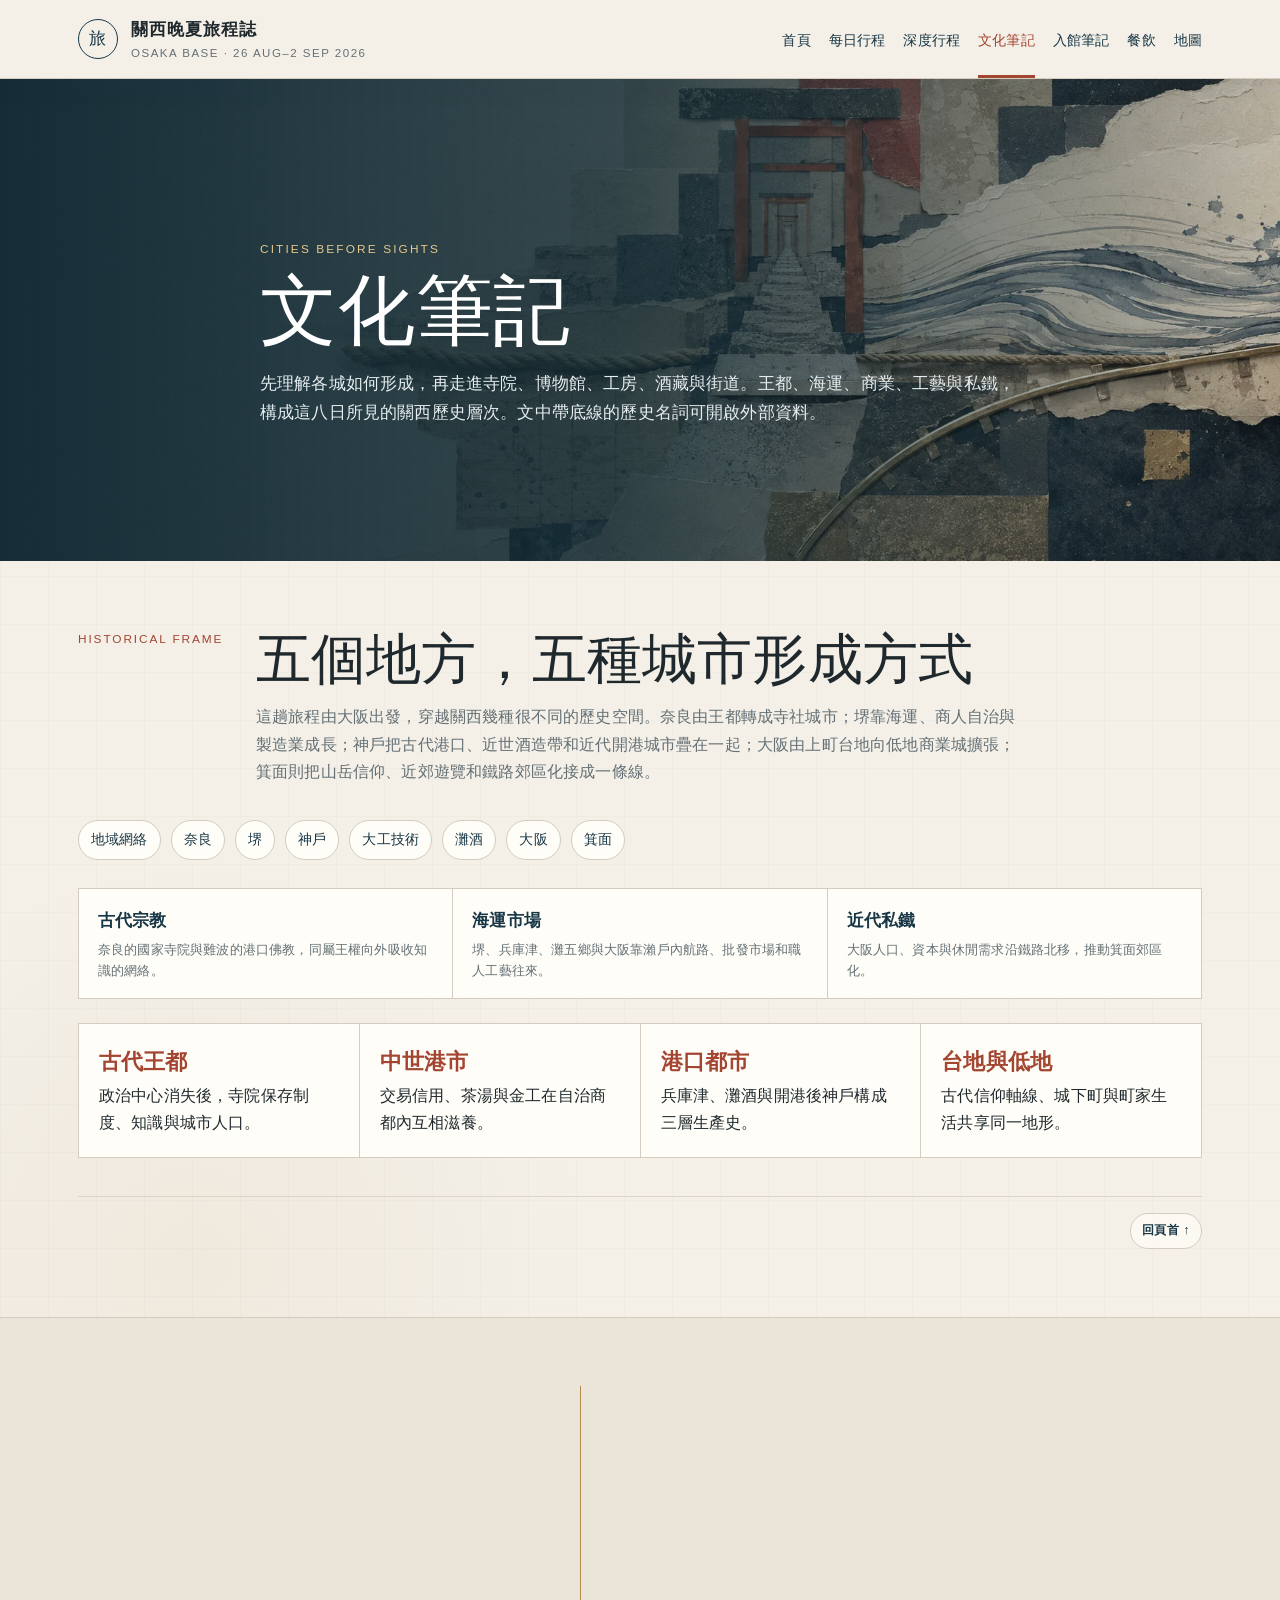
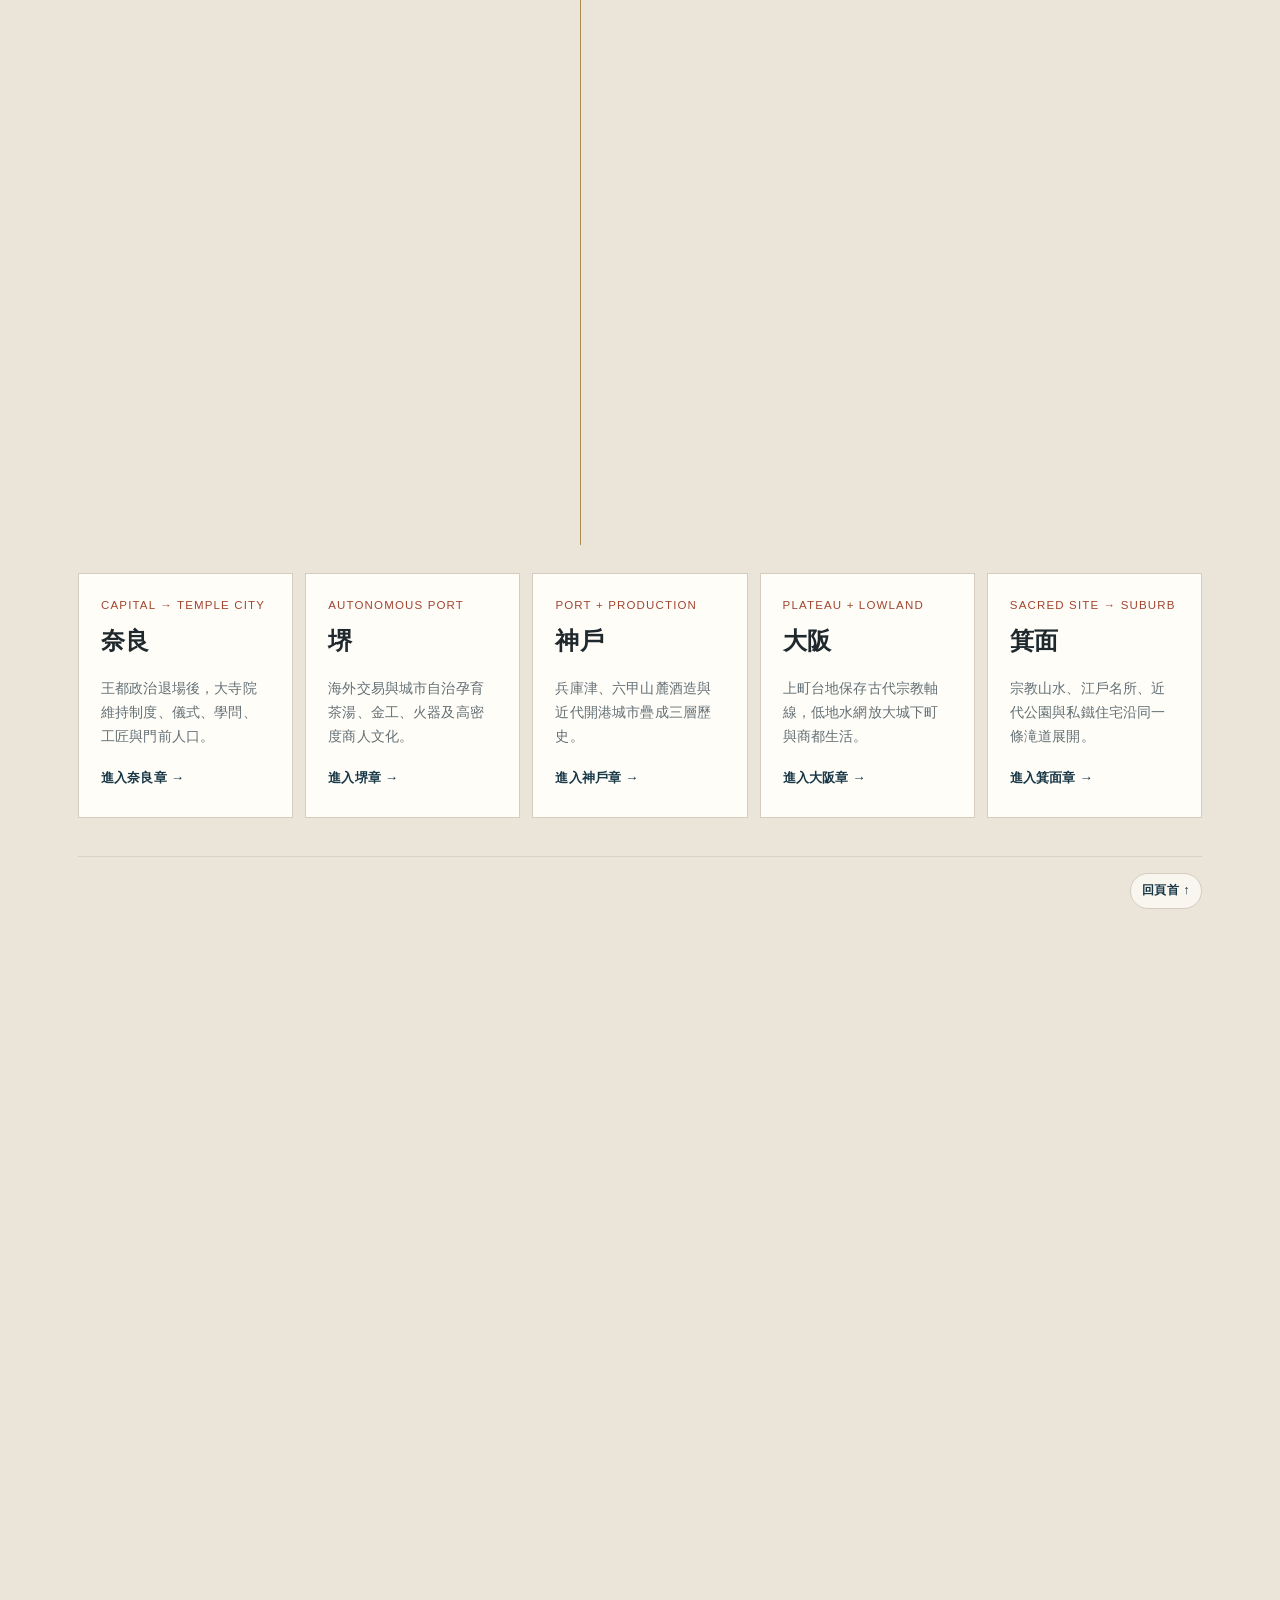
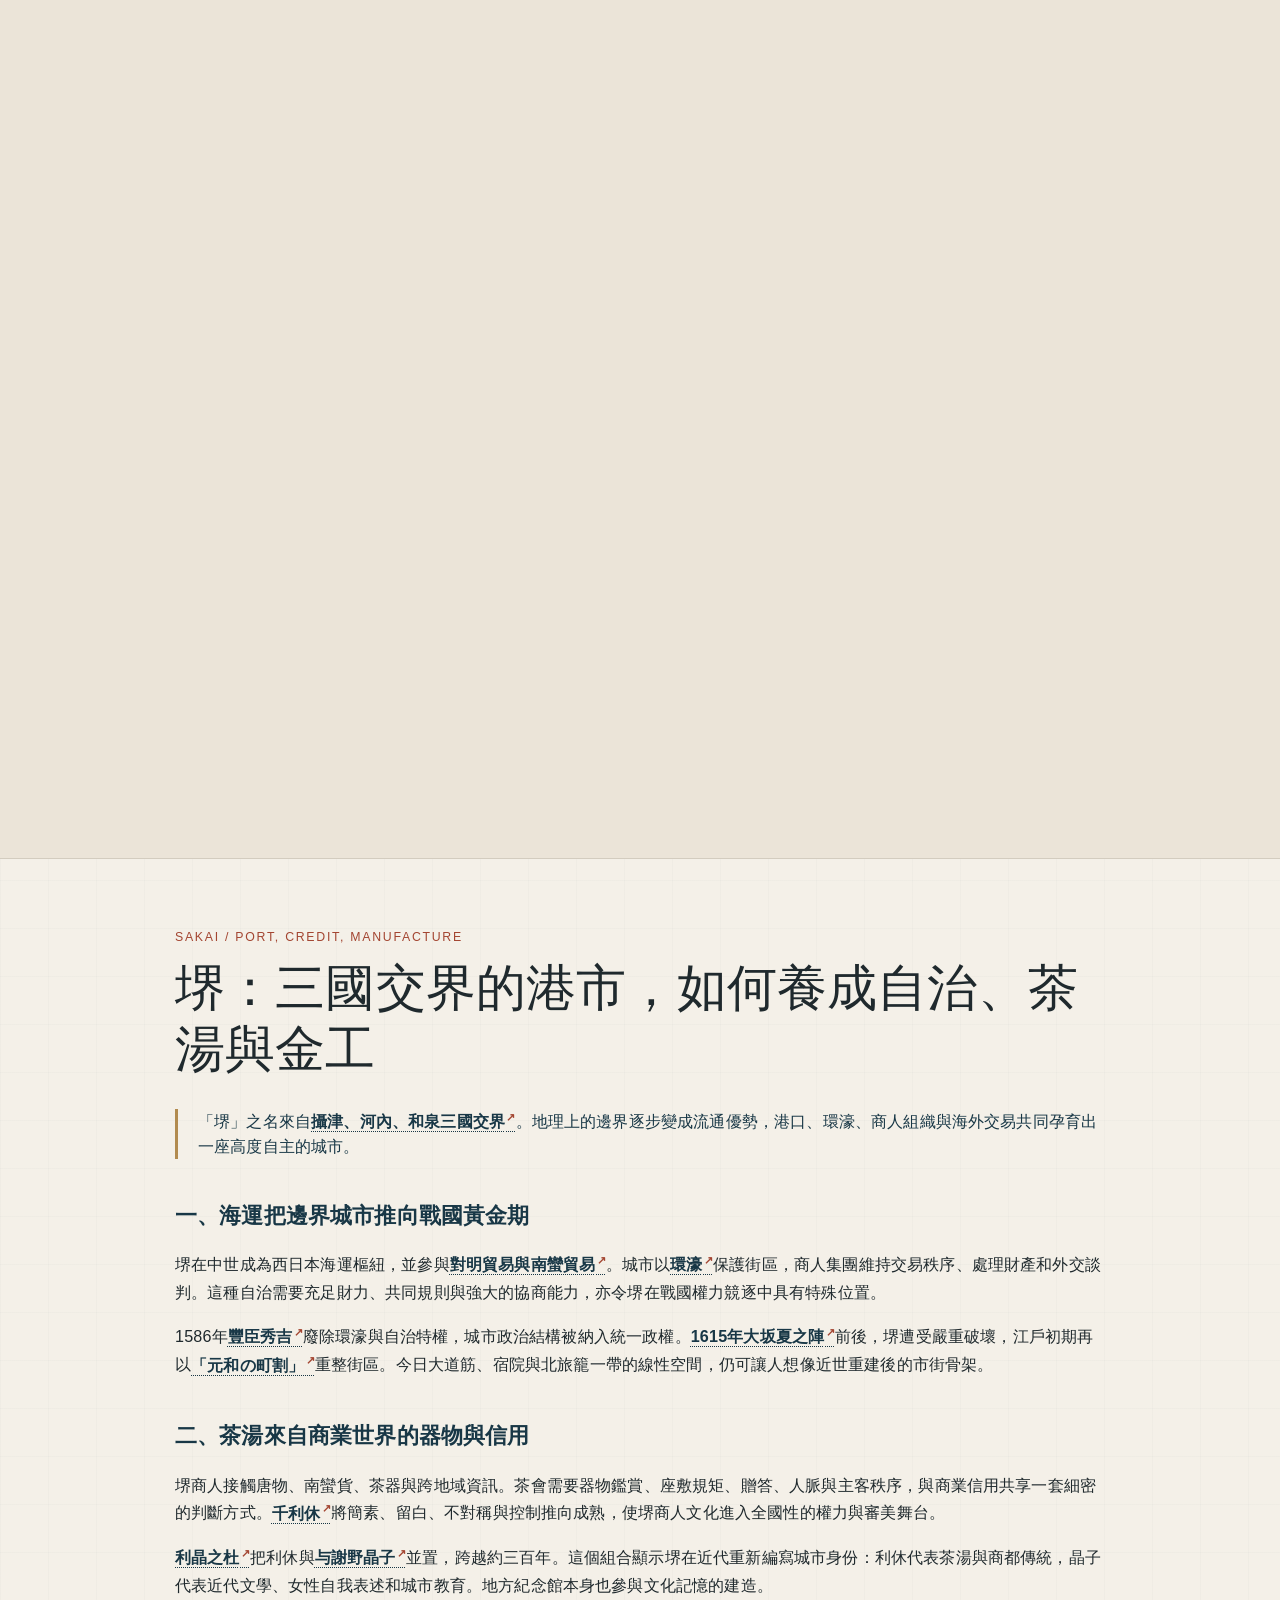
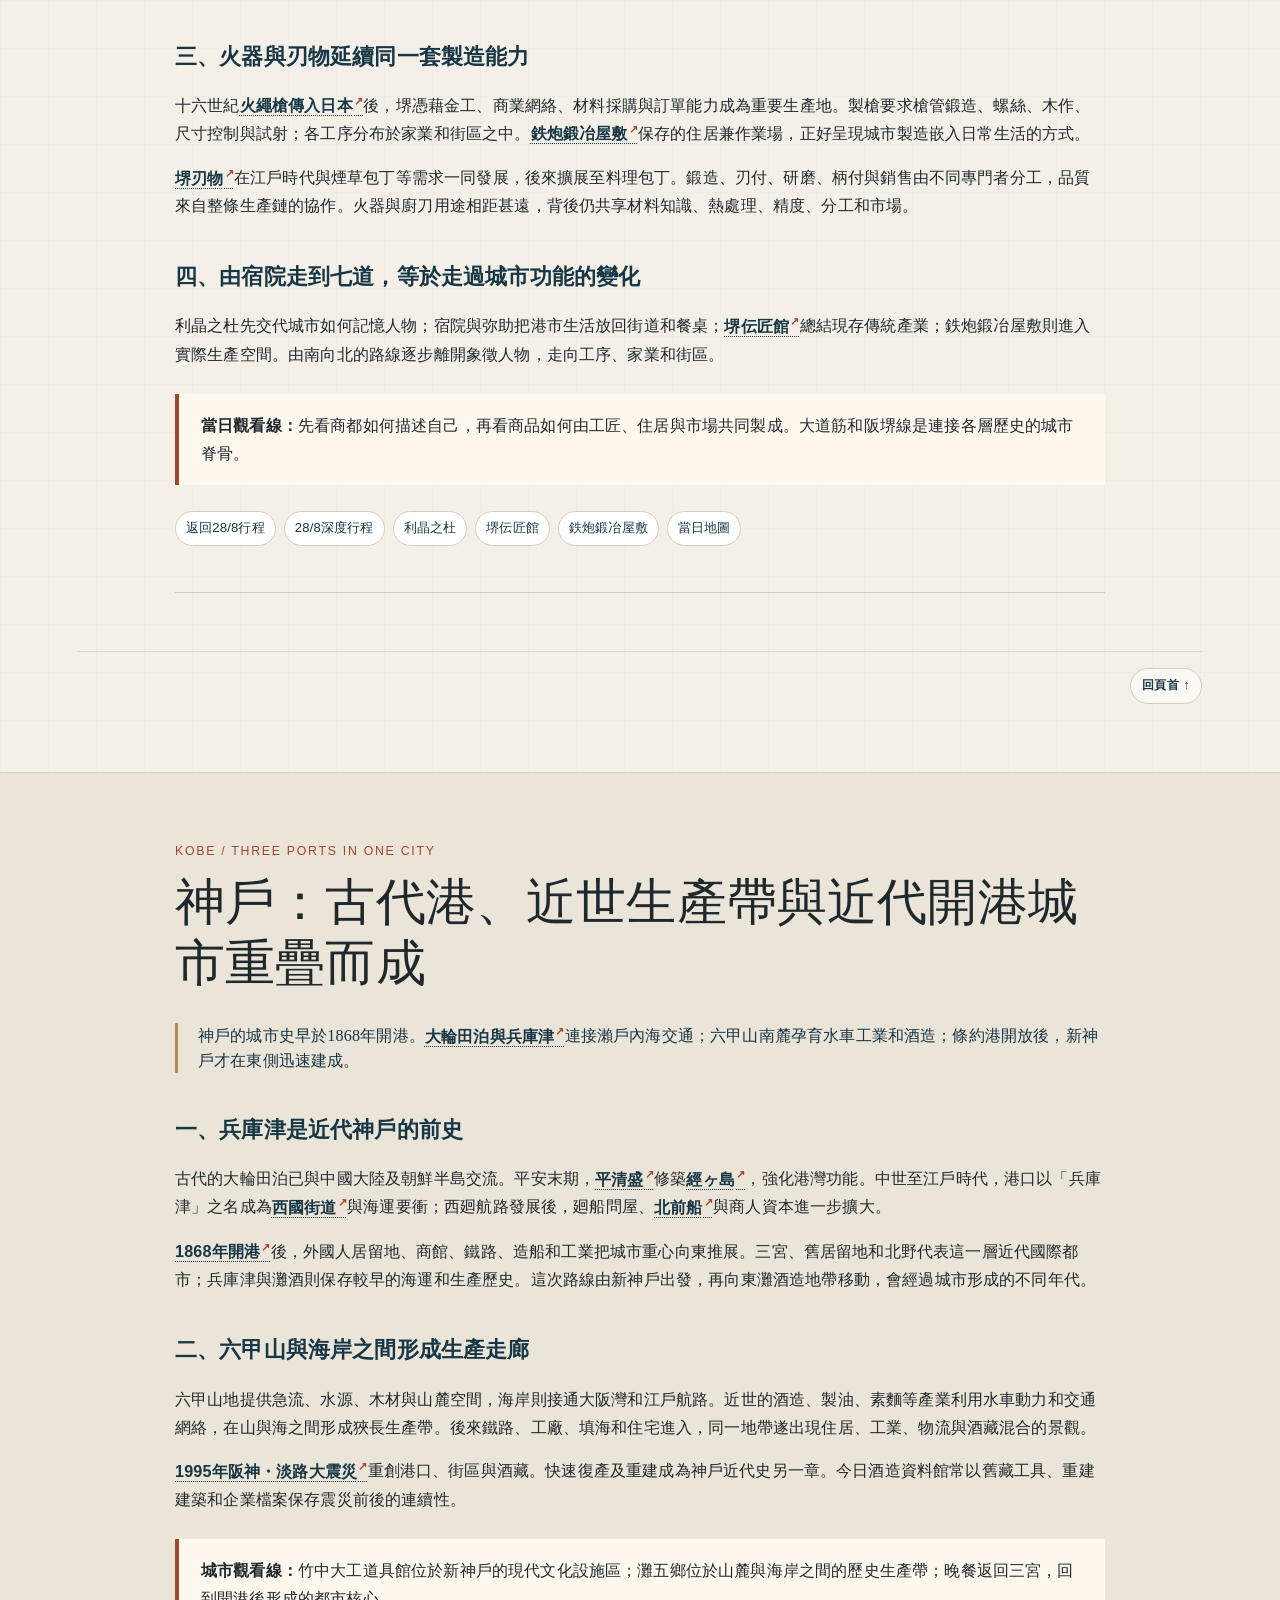
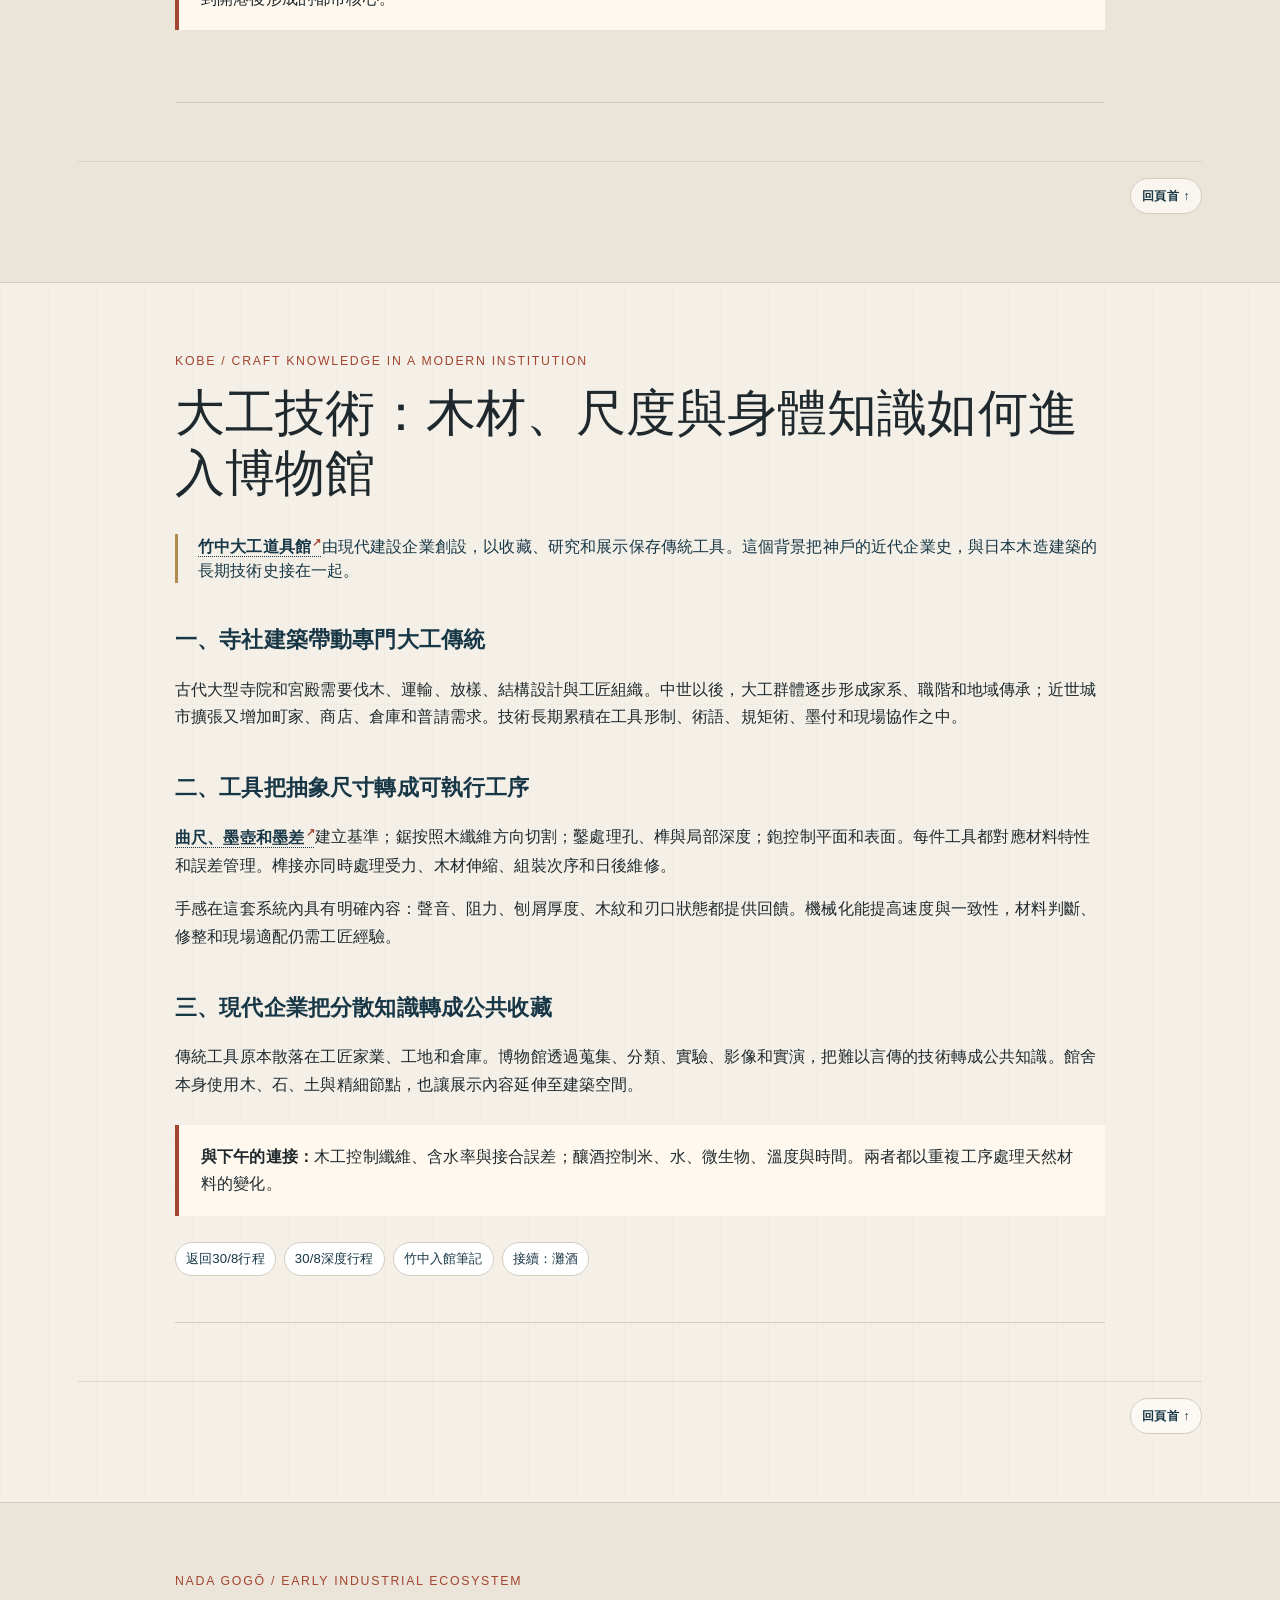
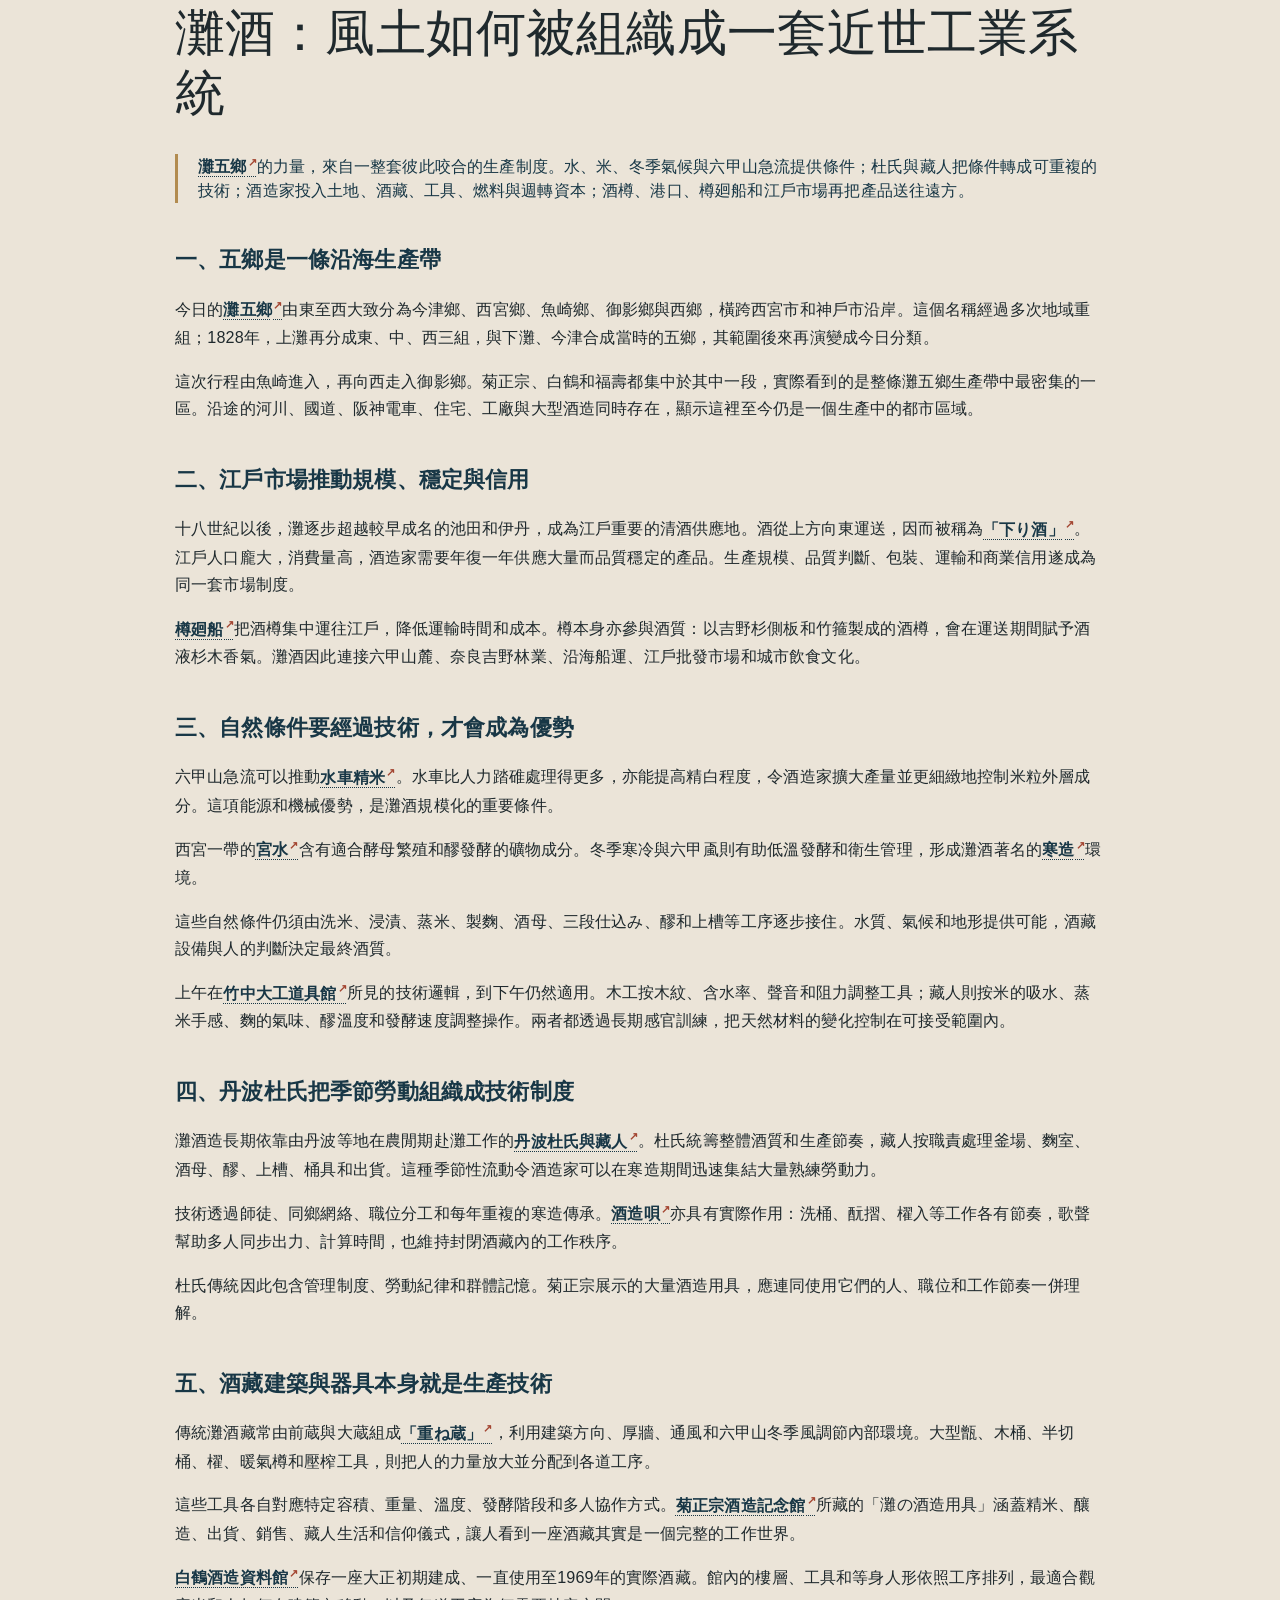
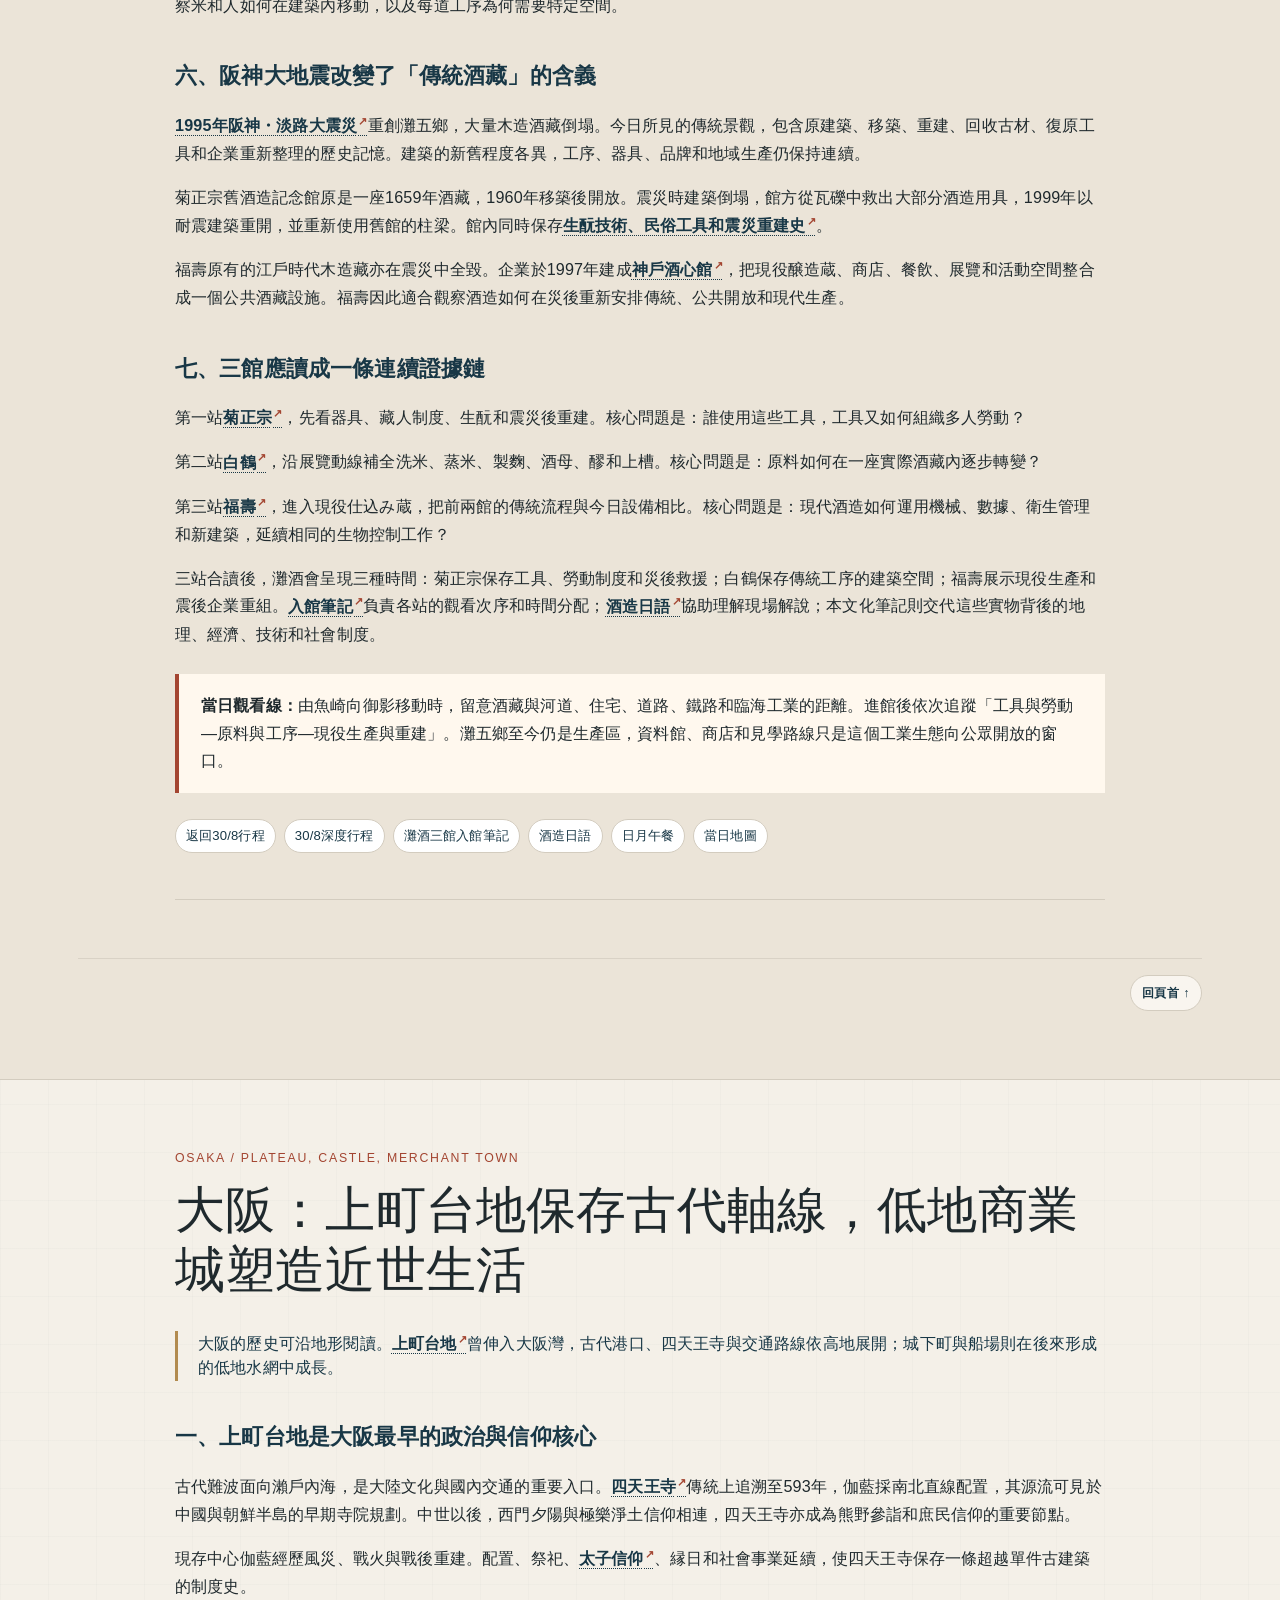
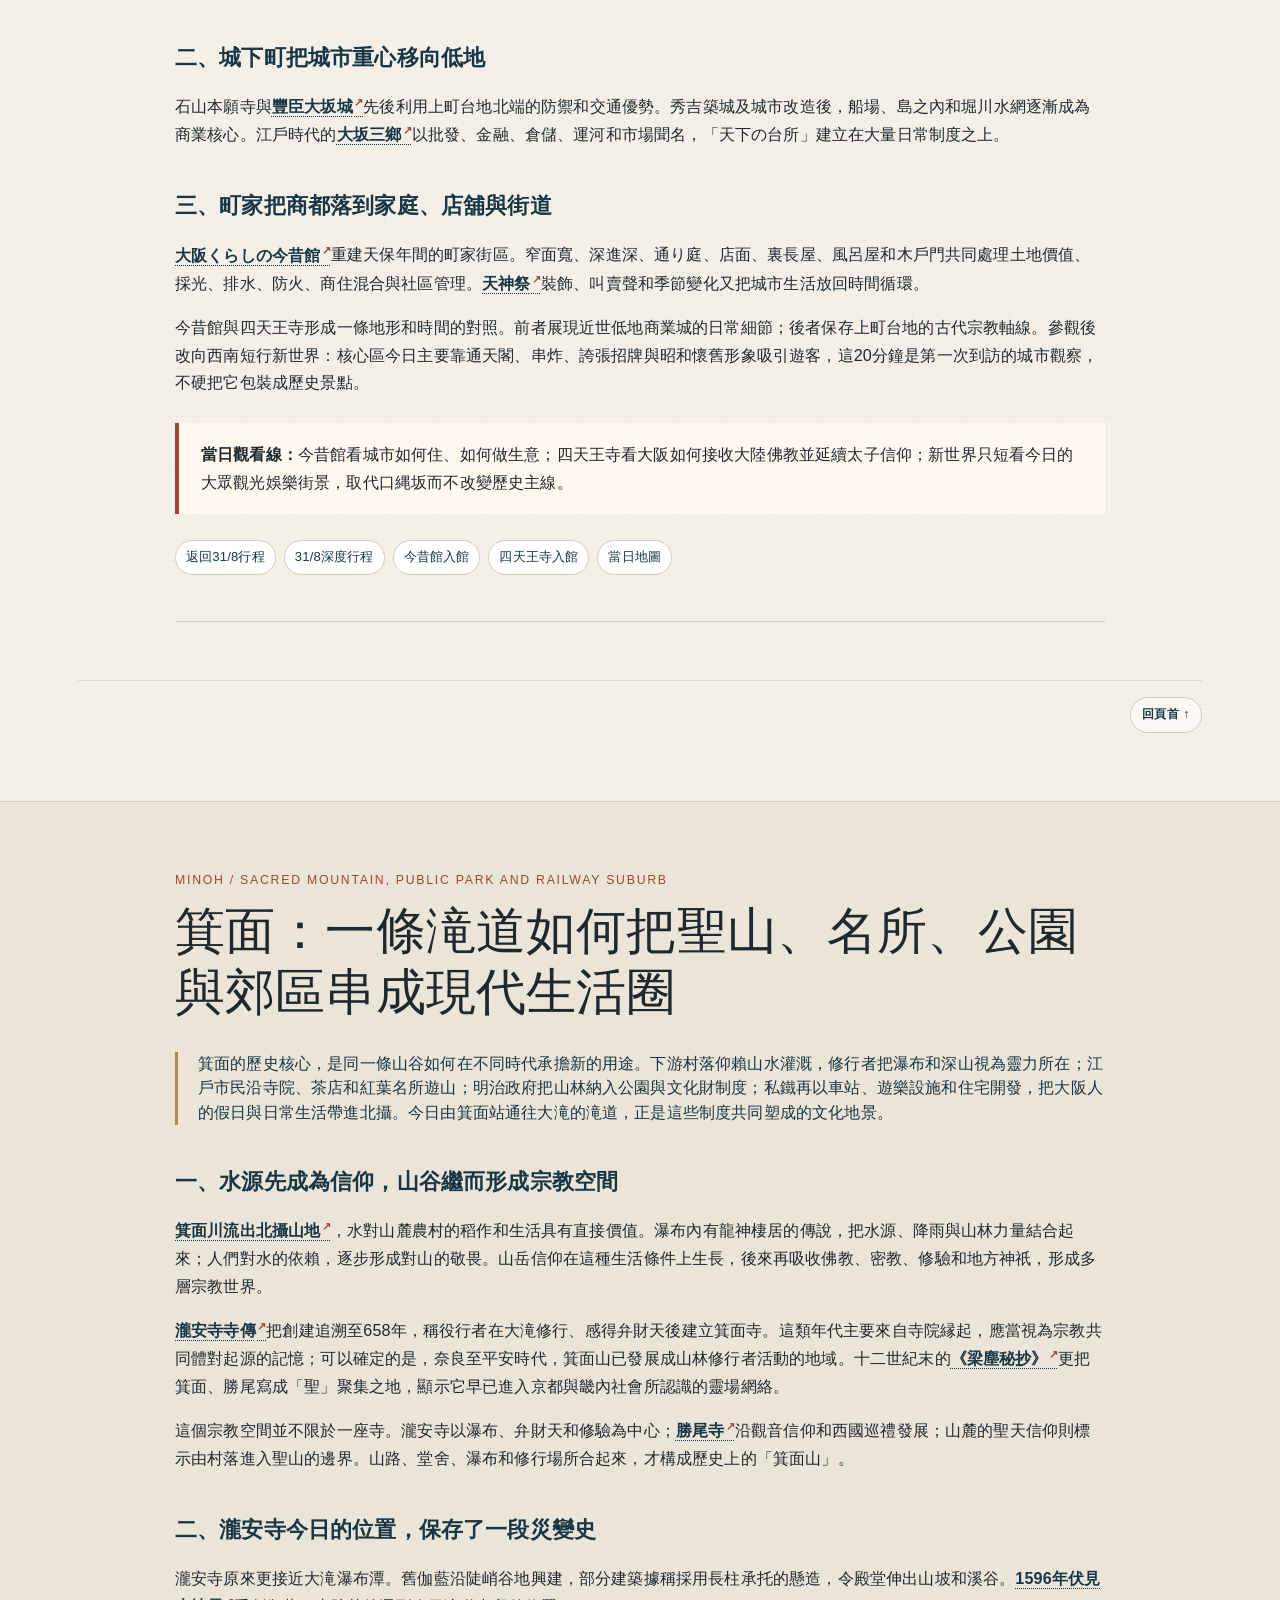
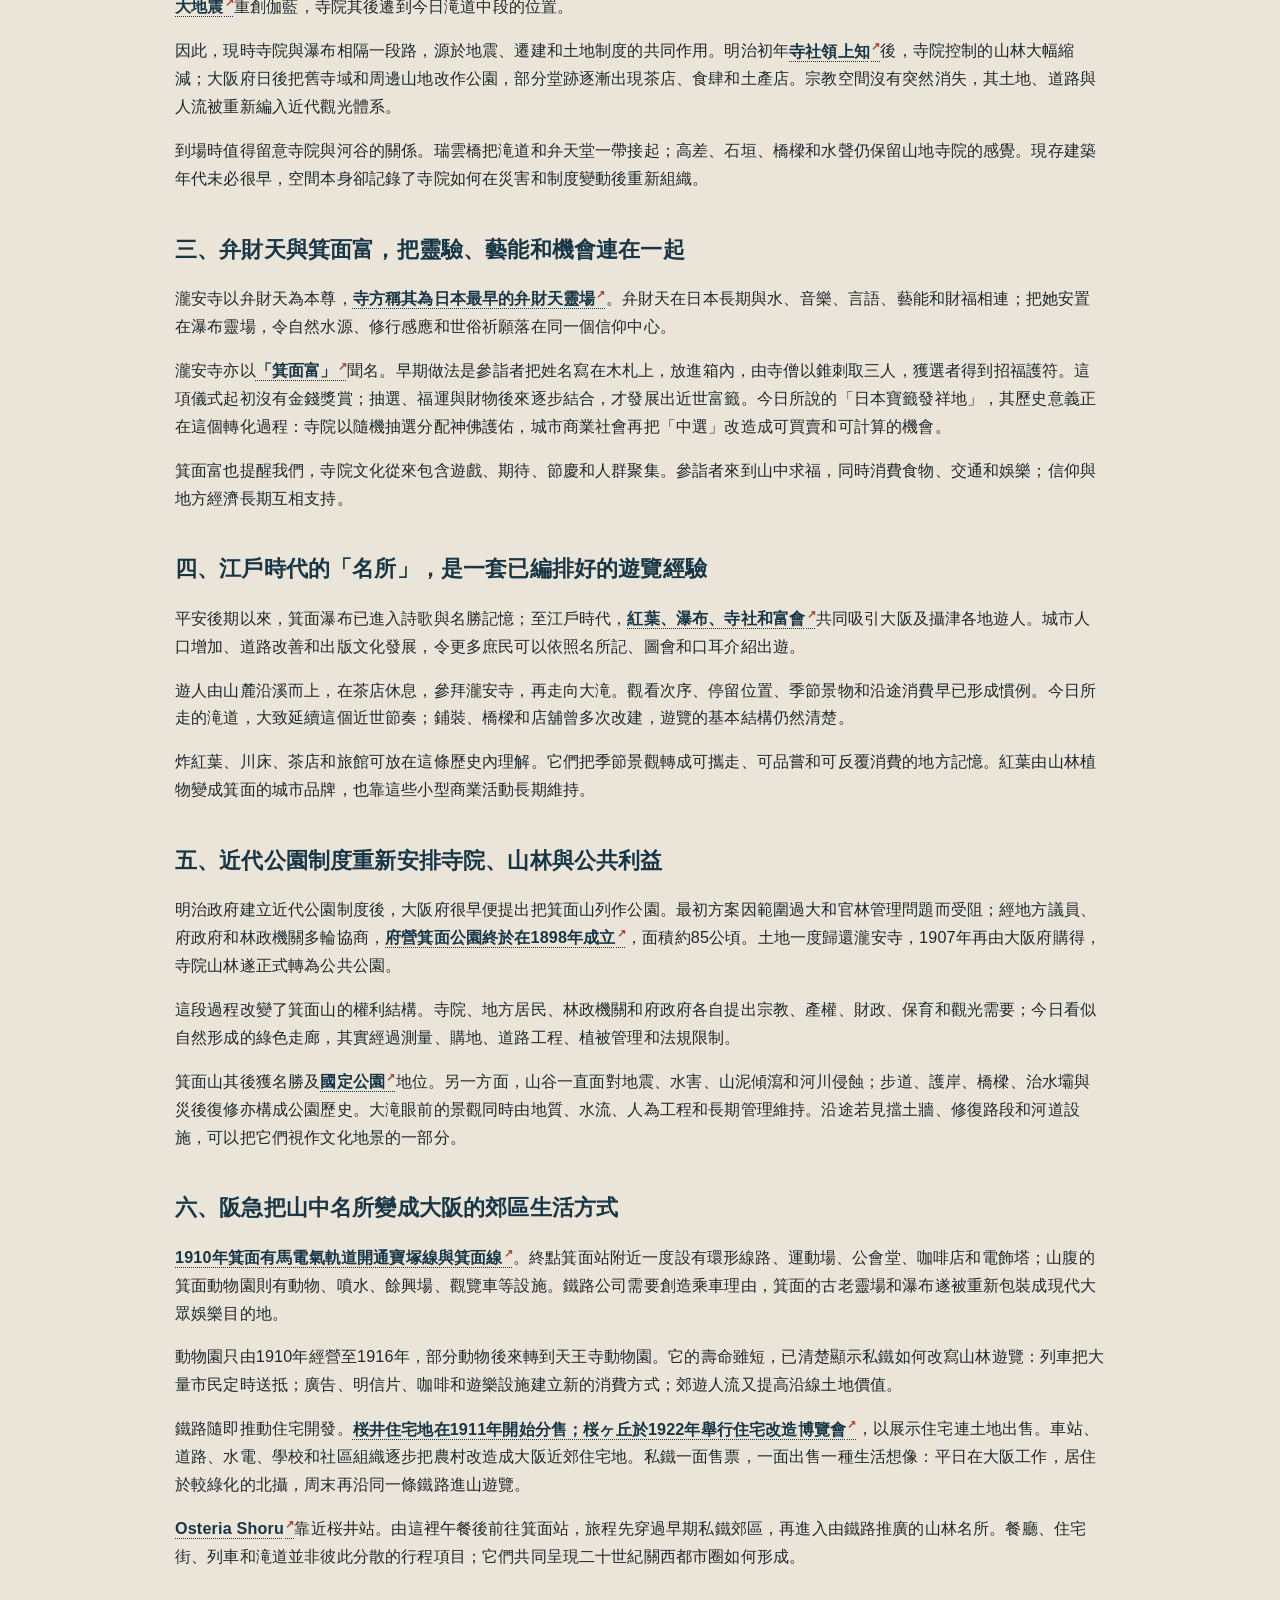
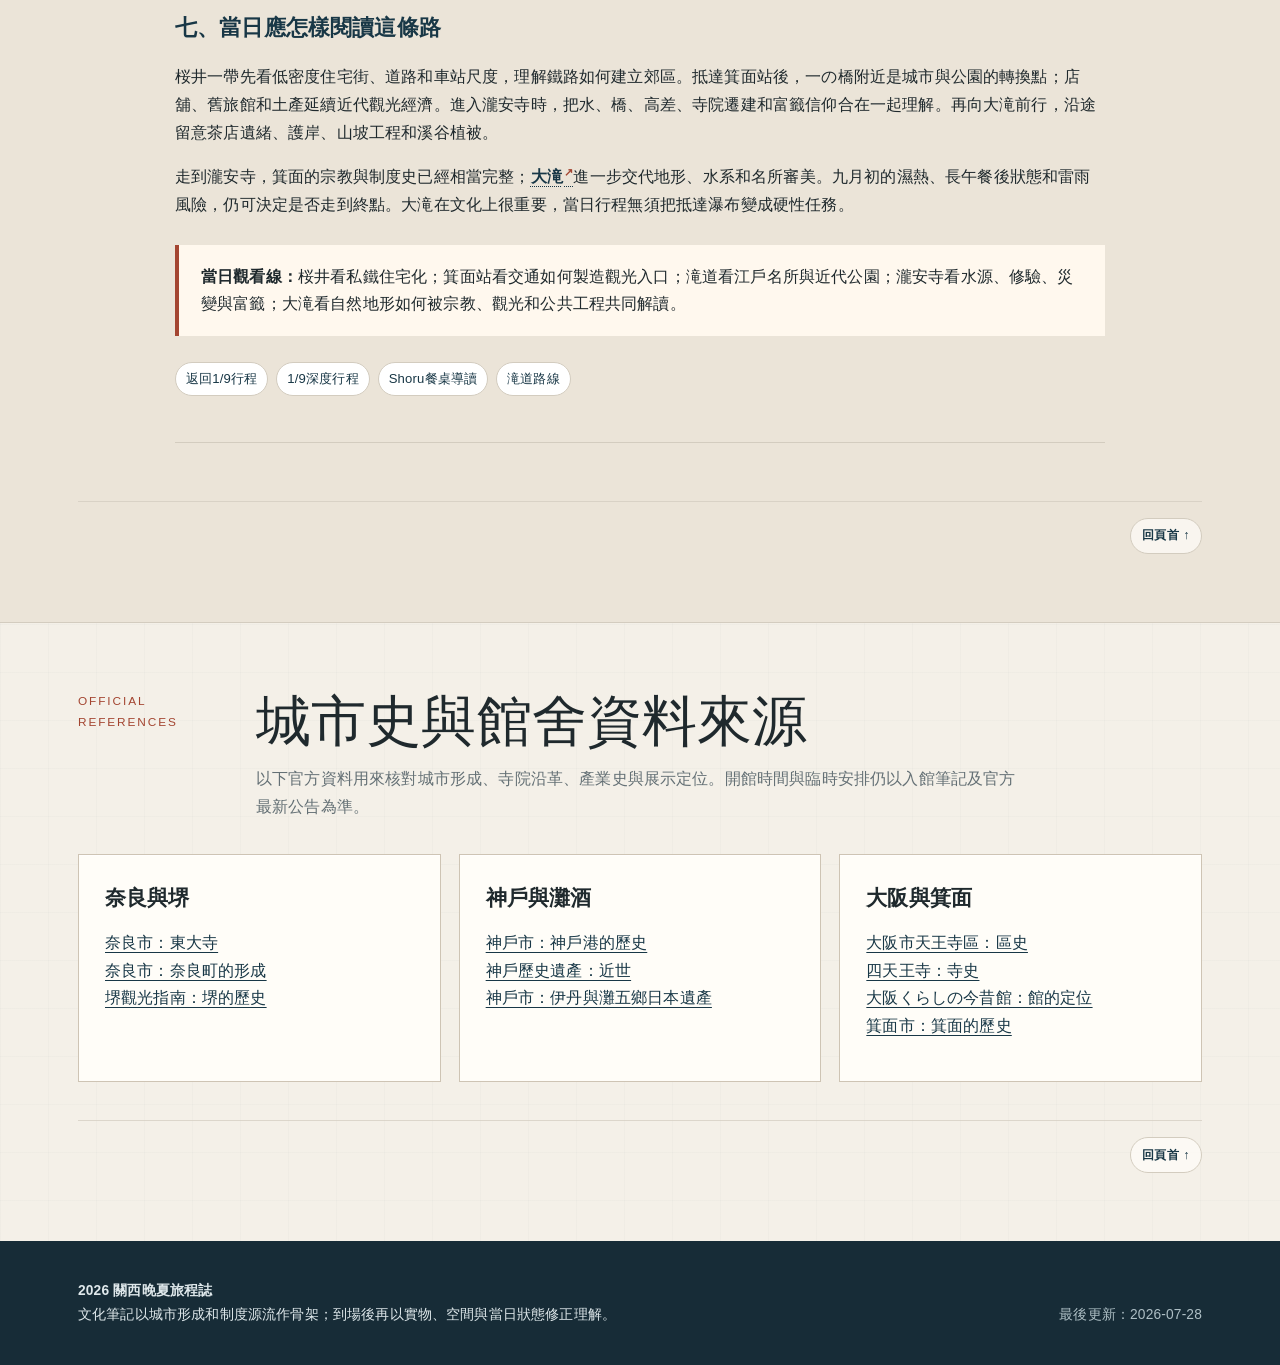
==== commit 90874ef0: "Strengthen Nada sake culture notes" ====
--- a/culture.html
+++ b/culture.html
@@ -94,14 +94,49 @@
 <div class="interpret-box"><strong>與下午的連接：</strong>木工控制纖維、含水率與接合誤差；釀酒控制米、水、微生物、溫度與時間。兩者都以重複工序處理天然材料的變化。</div>
 <div class="contextual-links"><a href="daily.html#d0830">返回30/8行程</a><a href="deep-itinerary.html#kobe">30/8深度行程</a><a href="museums.html#takenaka">竹中入館筆記</a><a href="#nada">接續：灘酒</a></div></article></div></section>
 
-<section class="section alt" id="nada"><div class="wrap"><article class="essay culture-depth"><div class="kicker">Nada Gogō / early industrial ecosystem</div><h2>灘酒：江戶大市場催生的生產、物流與品牌系統</h2><p class="pullquote"><a class="term-link" href="https://www.nadagogo.ne.jp/heritage/" target="_blank" rel="noopener noreferrer" title="灘五鄉酒造組合：日本遺產與灘酒歷史">灘五鄉</a>的優勢來自多項條件同時成立：米、水、冬季氣候、六甲山急流、丹波杜氏、酒造資本、樽製作、海運與江戶消費市場。</p>
-<h3>一、從地方釀造走向「下り酒」</h3><p>十七世紀以後，伊丹、西宮與灘的酒造家持續改良清酒技術。灘沿海接近<a class="term-link" href="https://www.nadagogo.ne.jp/heritage/" target="_blank" rel="noopener noreferrer" title="灘五鄉酒造組合：樽廻船與江戶運輸">樽廻船</a>航線，成品可大量運往江戶；長距離市場帶來規模、品牌和品質穩定的要求。<a class="term-link" href="https://www.nadagogo.ne.jp/kudarizake/" target="_blank" rel="noopener noreferrer" title="灘五鄉酒造組合：下り酒的歷史">「下り酒」</a>遂成為上方優質酒的代表，灘亦逐步形成日本最大的酒造地帶。</p>
-<h3>二、宮水、水車與寒造各自解決不同問題</h3><p><a class="term-link" href="https://www.nadagogo.ne.jp/climate/" target="_blank" rel="noopener noreferrer" title="灘五鄉酒造組合：宮水與灘酒氣候條件">宮水</a>含有利於發酵的礦物成分，支持健全而有力的醪發酵。六甲山急流帶動水車精米，提高精米效率；冬季低溫有利長期發酵與衛生管理。這些自然條件需要酒藏設備、麴、酛與溫度判斷配合，才會轉化成穩定酒質。</p>
-<h3>三、丹波杜氏把季節勞動組織成技術制度</h3><p>農閒期由丹波等地赴灘工作的<a class="term-link" href="https://www.nadagogo.ne.jp/climate/" target="_blank" rel="noopener noreferrer" title="灘五鄉酒造組合：丹波杜氏與寒造">杜氏與藏人</a>，形成流動的專業勞動網絡。杜氏負責整體判斷，各職位分掌洗米、蒸米、製麴、酛、醪和上槽。技術靠師徒、家鄉網絡與每年寒造反覆傳承，酒藏則藉此擴大季節性生產。</p>
-<h3>四、品牌在近代企業化後重新整理傳統</h3><p>明治以後，瓶裝、科學分析、商標、廣告、全國物流和公司制度改變酒造業。<a class="term-link" href="https://www.hakutsuru.co.jp/community/shiryo/about/" target="_blank" rel="noopener noreferrer" title="白鶴酒造資料館官方介紹">白鶴</a>、<a class="term-link" href="https://www.kikumasamune.co.jp/kinenkan/about.html" target="_blank" rel="noopener noreferrer" title="菊正宗酒造記念館官方介紹">菊正宗</a>、<a class="term-link" href="https://www.shushinkan.co.jp/" target="_blank" rel="noopener noreferrer" title="神戶酒心館／福壽官方網站">福壽</a>等品牌各自選擇歷史資產：完整工序、灘本流辛口、生酛、杜氏、樽酒、限定商品和國際獎項。資料館既保存舊工具，也展示企業如何編排自身正統性。</p>
-<h3>五、三間館各看一層</h3><p>白鶴適合建立洗米至上槽的完整流程；菊正宗可深化<a class="term-link" href="https://www.kikumasamune.co.jp/kinenkan/about.html" target="_blank" rel="noopener noreferrer" title="菊正宗酒造記念館：生酛、杜氏與灘本流">生酛、杜氏與灘本流</a>敘事；福壽的東明蔵則呈現當代商品、觀光與品牌出口。按這種分工參觀，三間館會形成「工序—技術組織—現代市場」的連續閱讀。</p>
-<div class="interpret-box"><strong>當日觀看線：</strong>留意酒藏建築與周邊住宅、道路、鐵路和臨海工業如何共存。灘五鄉仍是一個活的生產區，歷史展示只是其中一層。</div>
-<div class="contextual-links"><a href="daily.html#d0830">返回30/8行程</a><a href="deep-itinerary.html#kobe">30/8深度行程</a><a href="museums.html#hakutsuru">酒藏比較</a><a href="museums.html#sake-japanese">酒造日語</a><a href="food.html#nichigetsu">日月午餐</a><a href="maps.html#d0830">當日地圖</a></div></article></div></section>
+<section class="section alt" id="nada"><div class="wrap"><article class="essay culture-depth">
+<div class="kicker">Nada Gogō / early industrial ecosystem</div>
+<h2>灘酒：風土如何被組織成一套近世工業系統</h2>
+<p class="pullquote"><a class="term-link" href="https://www.nadagogo.ne.jp/heritage/" target="_blank" rel="noopener noreferrer" title="灘五鄉酒造組合：灘五鄉日本遺產與酒造歷史">灘五鄉</a>的力量，來自一整套彼此咬合的生產制度。水、米、冬季氣候與六甲山急流提供條件；杜氏與藏人把條件轉成可重複的技術；酒造家投入土地、酒藏、工具、燃料與週轉資本；酒樽、港口、樽廻船和江戶市場再把產品送往遠方。</p>
+
+<h3>一、五鄉是一條沿海生產帶</h3>
+<p>今日的<a class="term-link" href="https://www.nadagogo.ne.jp/history/" target="_blank" rel="noopener noreferrer" title="灘五鄉酒造組合：五鄉形成與歷史">灘五鄉</a>由東至西大致分為今津鄉、西宮鄉、魚崎鄉、御影鄉與西鄉，橫跨西宮市和神戶市沿岸。這個名稱經過多次地域重組；1828年，上灘再分成東、中、西三組，與下灘、今津合成當時的五鄉，其範圍後來再演變成今日分類。</p>
+<p>這次行程由魚崎進入，再向西走入御影鄉。菊正宗、白鶴和福壽都集中於其中一段，實際看到的是整條灘五鄉生產帶中最密集的一區。沿途的河川、國道、阪神電車、住宅、工廠與大型酒造同時存在，顯示這裡至今仍是一個生產中的都市區域。</p>
+
+<h3>二、江戶市場推動規模、穩定與信用</h3>
+<p>十八世紀以後，灘逐步超越較早成名的池田和伊丹，成為江戶重要的清酒供應地。酒從上方向東運送，因而被稱為<a class="term-link" href="https://www.nadagogo.ne.jp/kudarizake/" target="_blank" rel="noopener noreferrer" title="灘五鄉酒造組合：下り酒的歷史">「下り酒」</a>。江戶人口龐大，消費量高，酒造家需要年復一年供應大量而品質穩定的產品。生產規模、品質判斷、包裝、運輸和商業信用遂成為同一套市場制度。</p>
+<p><a class="term-link" href="https://www.nadagogo.ne.jp/heritage/" target="_blank" rel="noopener noreferrer" title="灘五鄉酒造組合：樽廻船與江戶運輸">樽廻船</a>把酒樽集中運往江戶，降低運輸時間和成本。樽本身亦參與酒質：以吉野杉側板和竹箍製成的酒樽，會在運送期間賦予酒液杉木香氣。灘酒因此連接六甲山麓、奈良吉野林業、沿海船運、江戶批發市場和城市飲食文化。</p>
+
+<h3>三、自然條件要經過技術，才會成為優勢</h3>
+<p>六甲山急流可以推動<a class="term-link" href="https://www.nadagogo.ne.jp/climate/" target="_blank" rel="noopener noreferrer" title="灘五鄉酒造組合：水車精米、宮水與寒造">水車精米</a>。水車比人力踏碓處理得更多，亦能提高精白程度，令酒造家擴大產量並更細緻地控制米粒外層成分。這項能源和機械優勢，是灘酒規模化的重要條件。</p>
+<p>西宮一帶的<a class="term-link" href="https://www.nadagogo.ne.jp/climate/" target="_blank" rel="noopener noreferrer" title="灘五鄉酒造組合：宮水的水質與釀造作用">宮水</a>含有適合酵母繁殖和醪發酵的礦物成分。冬季寒冷與六甲颪則有助低溫發酵和衛生管理，形成灘酒著名的<a class="term-link" href="https://www.nadagogo.ne.jp/climate/" target="_blank" rel="noopener noreferrer" title="灘五鄉酒造組合：寒造與六甲山氣候">寒造</a>環境。</p>
+<p>這些自然條件仍須由洗米、浸漬、蒸米、製麴、酒母、三段仕込み、醪和上槽等工序逐步接住。水質、氣候和地形提供可能，酒藏設備與人的判斷決定最終酒質。</p>
+<p>上午在<a class="term-link" href="https://www.dougukan.jp/" target="_blank" rel="noopener noreferrer" title="竹中大工道具館官方網站">竹中大工道具館</a>所見的技術邏輯，到下午仍然適用。木工按木紋、含水率、聲音和阻力調整工具；藏人則按米的吸水、蒸米手感、麴的氣味、醪溫度和發酵速度調整操作。兩者都透過長期感官訓練，把天然材料的變化控制在可接受範圍內。</p>
+
+<h3>四、丹波杜氏把季節勞動組織成技術制度</h3>
+<p>灘酒造長期依靠由丹波等地在農閒期赴灘工作的<a class="term-link" href="https://www.nadagogo.ne.jp/climate/" target="_blank" rel="noopener noreferrer" title="灘五鄉酒造組合：丹波杜氏與藏人制度">丹波杜氏與藏人</a>。杜氏統籌整體酒質和生產節奏，藏人按職責處理釜場、麴室、酒母、醪、上槽、桶具和出貨。這種季節性流動令酒造家可以在寒造期間迅速集結大量熟練勞動力。</p>
+<p>技術透過師徒、同鄉網絡、職位分工和每年重複的寒造傳承。<a class="term-link" href="https://www.nadagogo.ne.jp/heritage/" target="_blank" rel="noopener noreferrer" title="灘五鄉酒造組合：酒造唄與藏人勞動">酒造唄</a>亦具有實際作用：洗桶、酛摺、櫂入等工作各有節奏，歌聲幫助多人同步出力、計算時間，也維持封閉酒藏內的工作秩序。</p>
+<p>杜氏傳統因此包含管理制度、勞動紀律和群體記憶。菊正宗展示的大量酒造用具，應連同使用它們的人、職位和工作節奏一併理解。</p>
+
+<h3>五、酒藏建築與器具本身就是生產技術</h3>
+<p>傳統灘酒藏常由前蔵與大蔵組成<a class="term-link" href="https://www.nadagogo.ne.jp/heritage/" target="_blank" rel="noopener noreferrer" title="灘五鄉酒造組合：重ね蔵與傳統酒藏建築">「重ね蔵」</a>，利用建築方向、厚牆、通風和六甲山冬季風調節內部環境。大型甑、木桶、半切桶、櫂、暖氣樽和壓榨工具，則把人的力量放大並分配到各道工序。</p>
+<p>這些工具各自對應特定容積、重量、溫度、發酵階段和多人協作方式。<a class="term-link" href="https://www.kikumasamune.co.jp/kinenkan/about.html" target="_blank" rel="noopener noreferrer" title="菊正宗酒造記念館：灘酒造用具與館舍介紹">菊正宗酒造記念館</a>所藏的「灘の酒造用具」涵蓋精米、釀造、出貨、銷售、藏人生活和信仰儀式，讓人看到一座酒藏其實是一個完整的工作世界。</p>
+<p><a class="term-link" href="https://www.hakutsuru.co.jp/community/shiryo/about/" target="_blank" rel="noopener noreferrer" title="白鶴酒造資料館：舊酒藏與展示工序">白鶴酒造資料館</a>保存一座大正初期建成、一直使用至1969年的實際酒藏。館內的樓層、工具和等身人形依照工序排列，最適合觀察米和人如何在建築內移動，以及每道工序為何需要特定空間。</p>
+
+<h3>六、阪神大地震改變了「傳統酒藏」的含義</h3>
+<p><a class="term-link" href="https://www.dri.ne.jp/" target="_blank" rel="noopener noreferrer" title="人與防災未來中心：阪神・淡路大震災資料">1995年阪神・淡路大震災</a>重創灘五鄉，大量木造酒藏倒塌。今日所見的傳統景觀，包含原建築、移築、重建、回收古材、復原工具和企業重新整理的歷史記憶。建築的新舊程度各異，工序、器具、品牌和地域生產仍保持連續。</p>
+<p>菊正宗舊酒造記念館原是一座1659年酒藏，1960年移築後開放。震災時建築倒塌，館方從瓦礫中救出大部分酒造用具，1999年以耐震建築重開，並重新使用舊館的柱梁。館內同時保存<a class="term-link" href="https://www.kikumasamune.co.jp/kinenkan/about.html" target="_blank" rel="noopener noreferrer" title="菊正宗酒造記念館：生酛、灘本流與震災重建">生酛技術、民俗工具和震災重建史</a>。</p>
+<p>福壽原有的江戶時代木造藏亦在震災中全毀。企業於1997年建成<a class="term-link" href="https://www.shushinkan.co.jp/" target="_blank" rel="noopener noreferrer" title="神戶酒心館／福壽官方網站">神戶酒心館</a>，把現役醸造蔵、商店、餐飲、展覽和活動空間整合成一個公共酒藏設施。福壽因此適合觀察酒造如何在災後重新安排傳統、公共開放和現代生產。</p>
+
+<h3>七、三館應讀成一條連續證據鏈</h3>
+<p>第一站<a class="term-link" href="museums.html#kiku" title="菊正宗入館筆記">菊正宗</a>，先看器具、藏人制度、生酛和震災後重建。核心問題是：誰使用這些工具，工具又如何組織多人勞動？</p>
+<p>第二站<a class="term-link" href="museums.html#hakutsuru-detail" title="白鶴入館筆記">白鶴</a>，沿展覽動線補全洗米、蒸米、製麴、酒母、醪和上槽。核心問題是：原料如何在一座實際酒藏內逐步轉變？</p>
+<p>第三站<a class="term-link" href="museums.html#fukuju" title="福壽日語有料藏見學入館筆記">福壽</a>，進入現役仕込み蔵，把前兩館的傳統流程與今日設備相比。核心問題是：現代酒造如何運用機械、數據、衛生管理和新建築，延續相同的生物控制工作？</p>
+<p>三站合讀後，灘酒會呈現三種時間：菊正宗保存工具、勞動制度和災後救援；白鶴保存傳統工序的建築空間；福壽展示現役生產和震後企業重組。<a class="term-link" href="museums.html#hakutsuru" title="灘酒三館入館筆記">入館筆記</a>負責各站的觀看次序和時間分配；<a class="term-link" href="museums.html#sake-japanese" title="常用酒造日語">酒造日語</a>協助理解現場解說；本文化筆記則交代這些實物背後的地理、經濟、技術和社會制度。</p>
+
+<div class="interpret-box"><strong>當日觀看線：</strong>由魚崎向御影移動時，留意酒藏與河道、住宅、道路、鐵路和臨海工業的距離。進館後依次追蹤「工具與勞動—原料與工序—現役生產與重建」。灘五鄉至今仍是生產區，資料館、商店和見學路線只是這個工業生態向公眾開放的窗口。</div>
+<div class="contextual-links"><a href="daily.html#d0830">返回30/8行程</a><a href="deep-itinerary.html#kobe">30/8深度行程</a><a href="museums.html#hakutsuru">灘酒三館入館筆記</a><a href="museums.html#sake-japanese">酒造日語</a><a href="food.html#nichigetsu">日月午餐</a><a href="maps.html#d0830">當日地圖</a></div>
+</article></div></section>
 
 <section class="section" id="osaka"><div class="wrap"><article class="essay culture-depth"><div class="kicker">Osaka / plateau, castle, merchant town</div><h2>大阪：上町台地保存古代軸線，低地商業城塑造近世生活</h2><p class="pullquote">大阪的歷史可沿地形閱讀。<a class="term-link" href="https://www.city.osaka.lg.jp/tennoji/page/0000610664.html" target="_blank" rel="noopener noreferrer" title="大阪市天王寺區：上町台地與區史">上町台地</a>曾伸入大阪灣，古代港口、四天王寺與交通路線依高地展開；城下町與船場則在後來形成的低地水網中成長。</p>
 <h3>一、上町台地是大阪最早的政治與信仰核心</h3><p>古代難波面向瀨戶內海，是大陸文化與國內交通的重要入口。<a class="term-link" href="https://www.shitennoji.or.jp/history.html" target="_blank" rel="noopener noreferrer" title="四天王寺官方寺史">四天王寺</a>傳統上追溯至593年，伽藍採南北直線配置，其源流可見於中國與朝鮮半島的早期寺院規劃。中世以後，西門夕陽與極樂淨土信仰相連，四天王寺亦成為熊野參詣和庶民信仰的重要節點。</p>
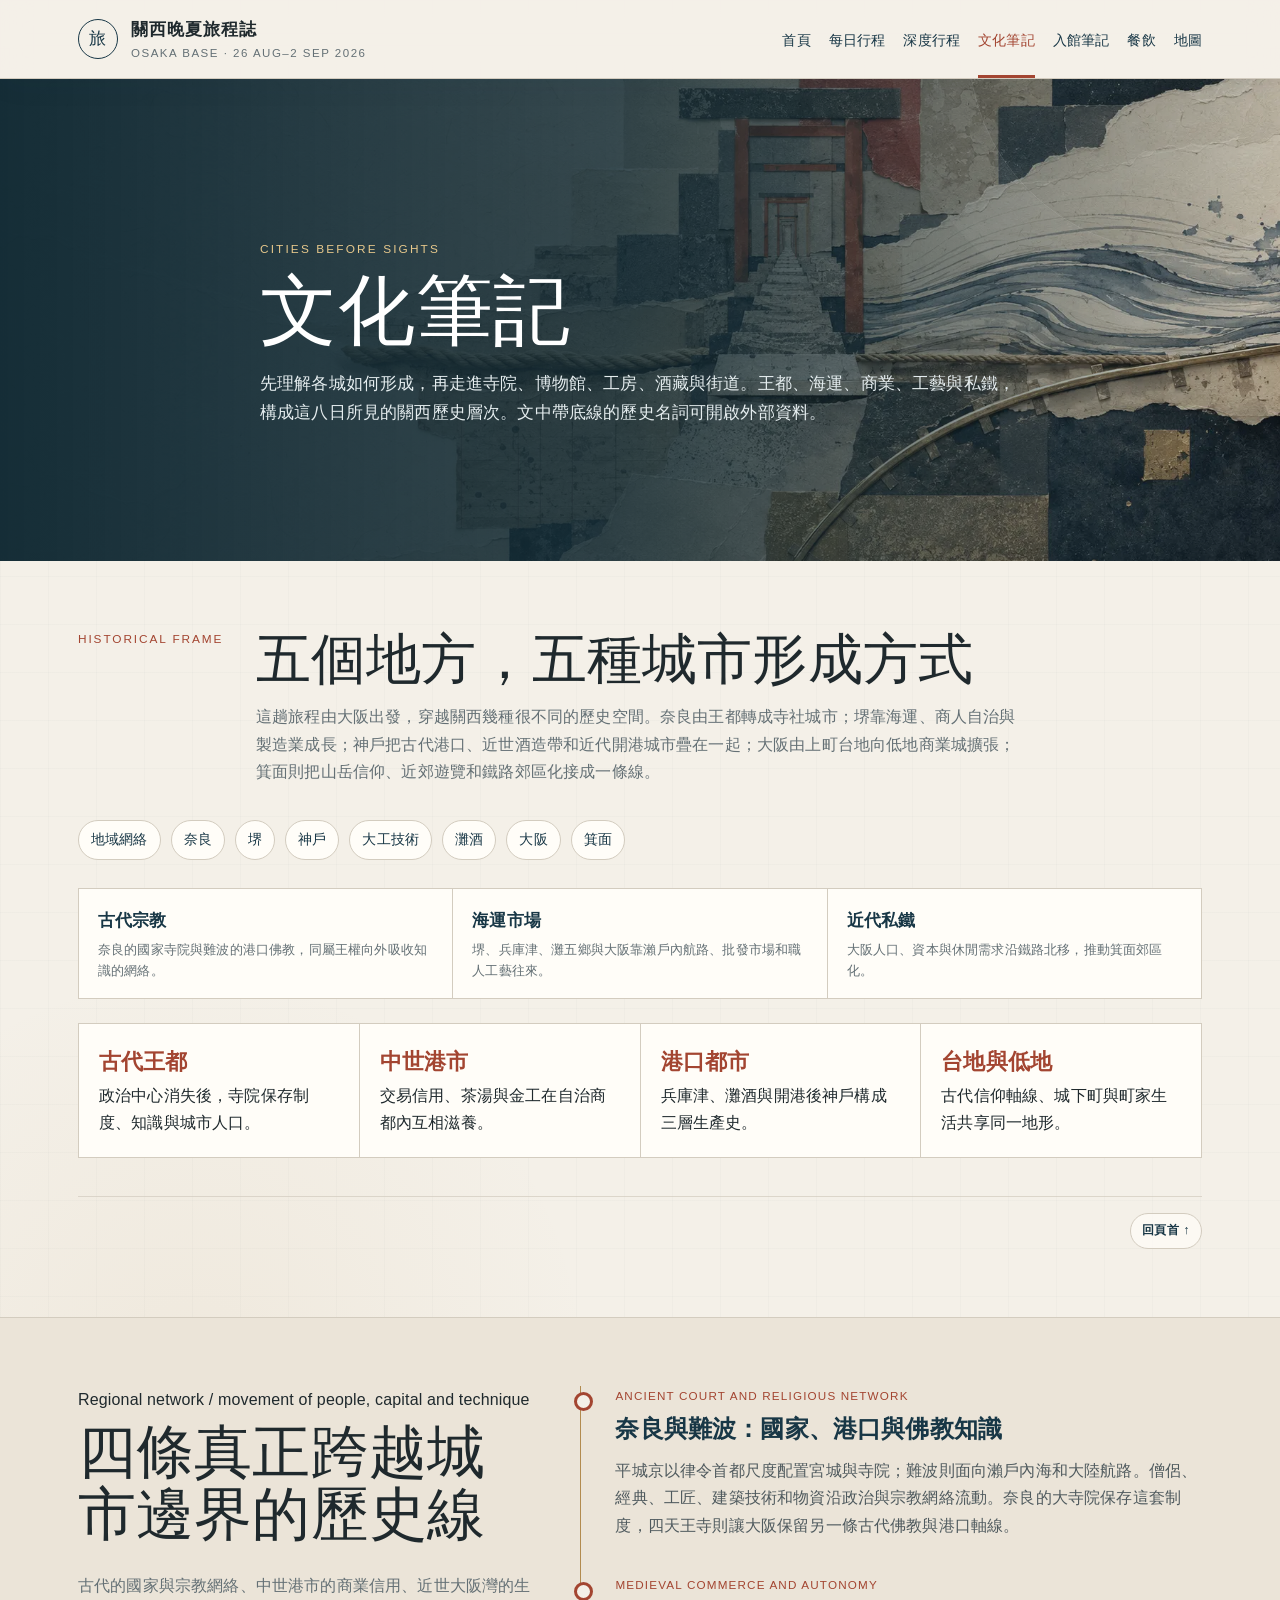
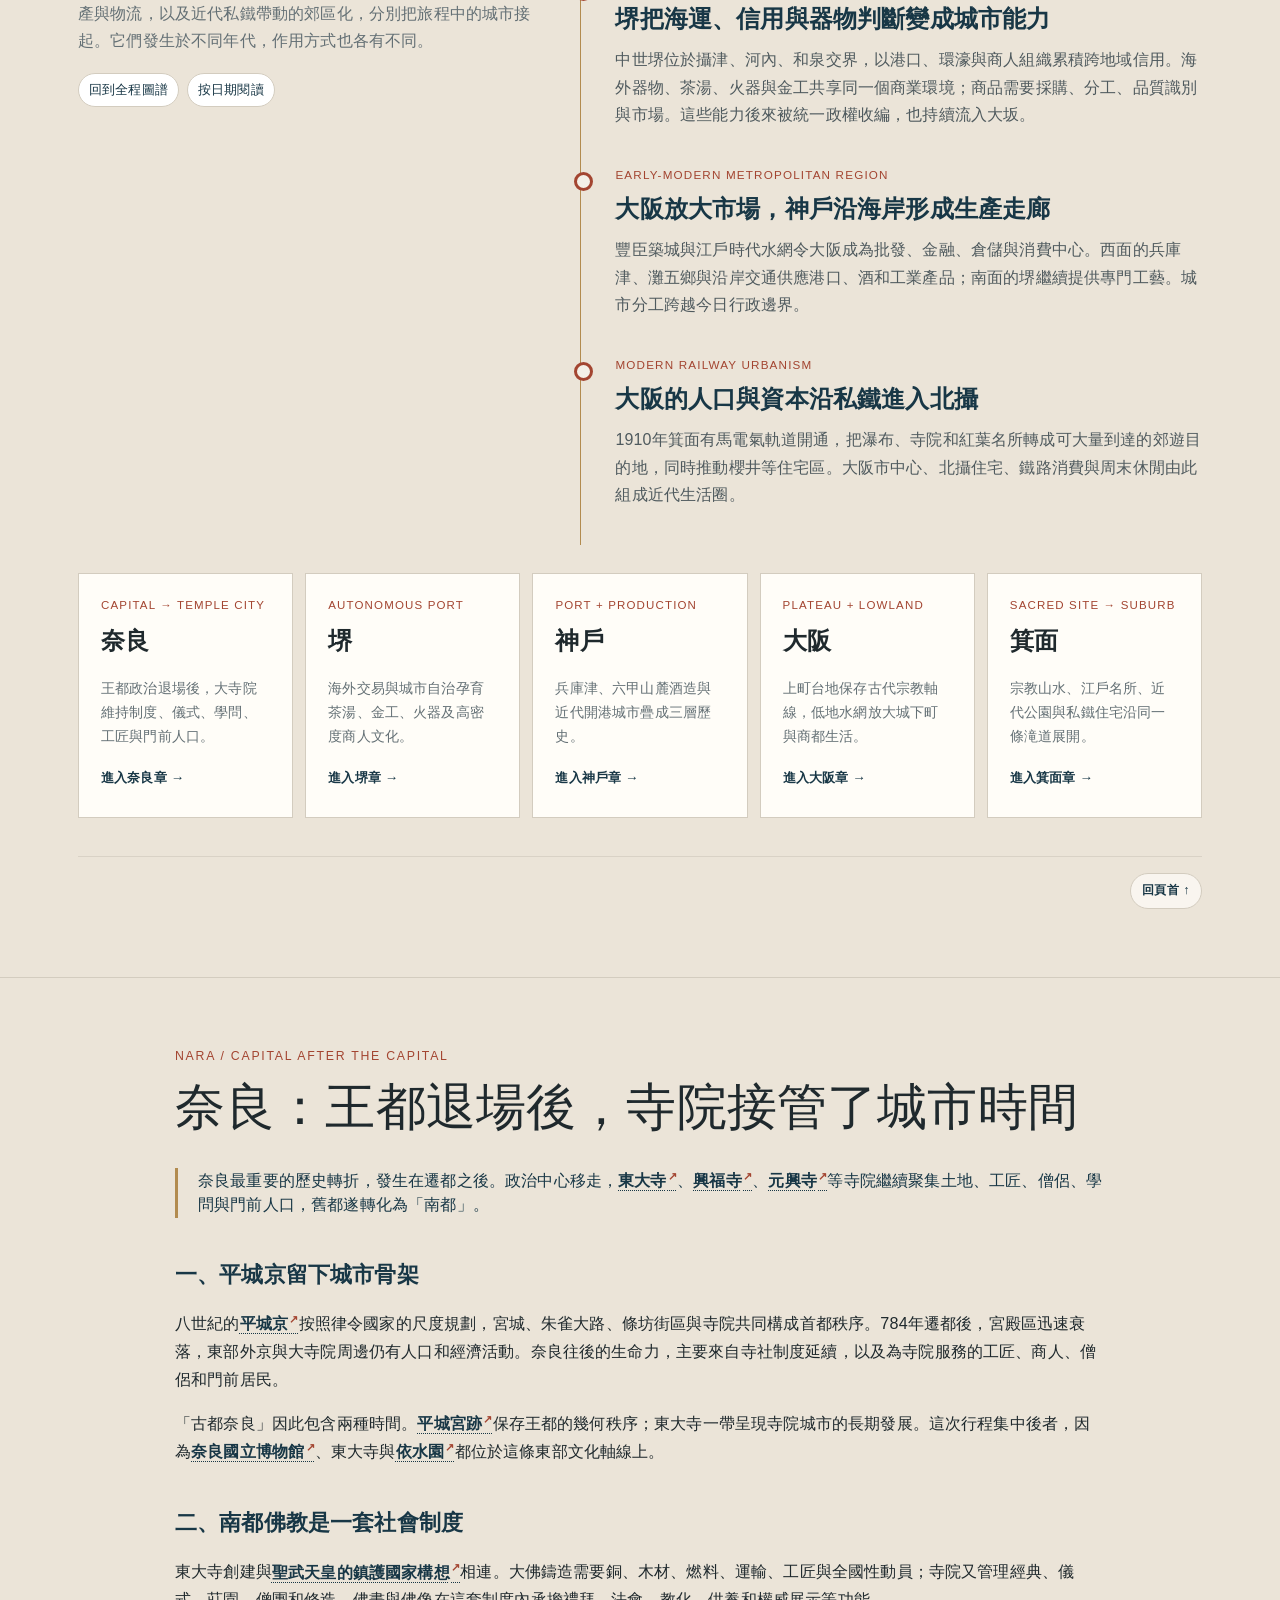
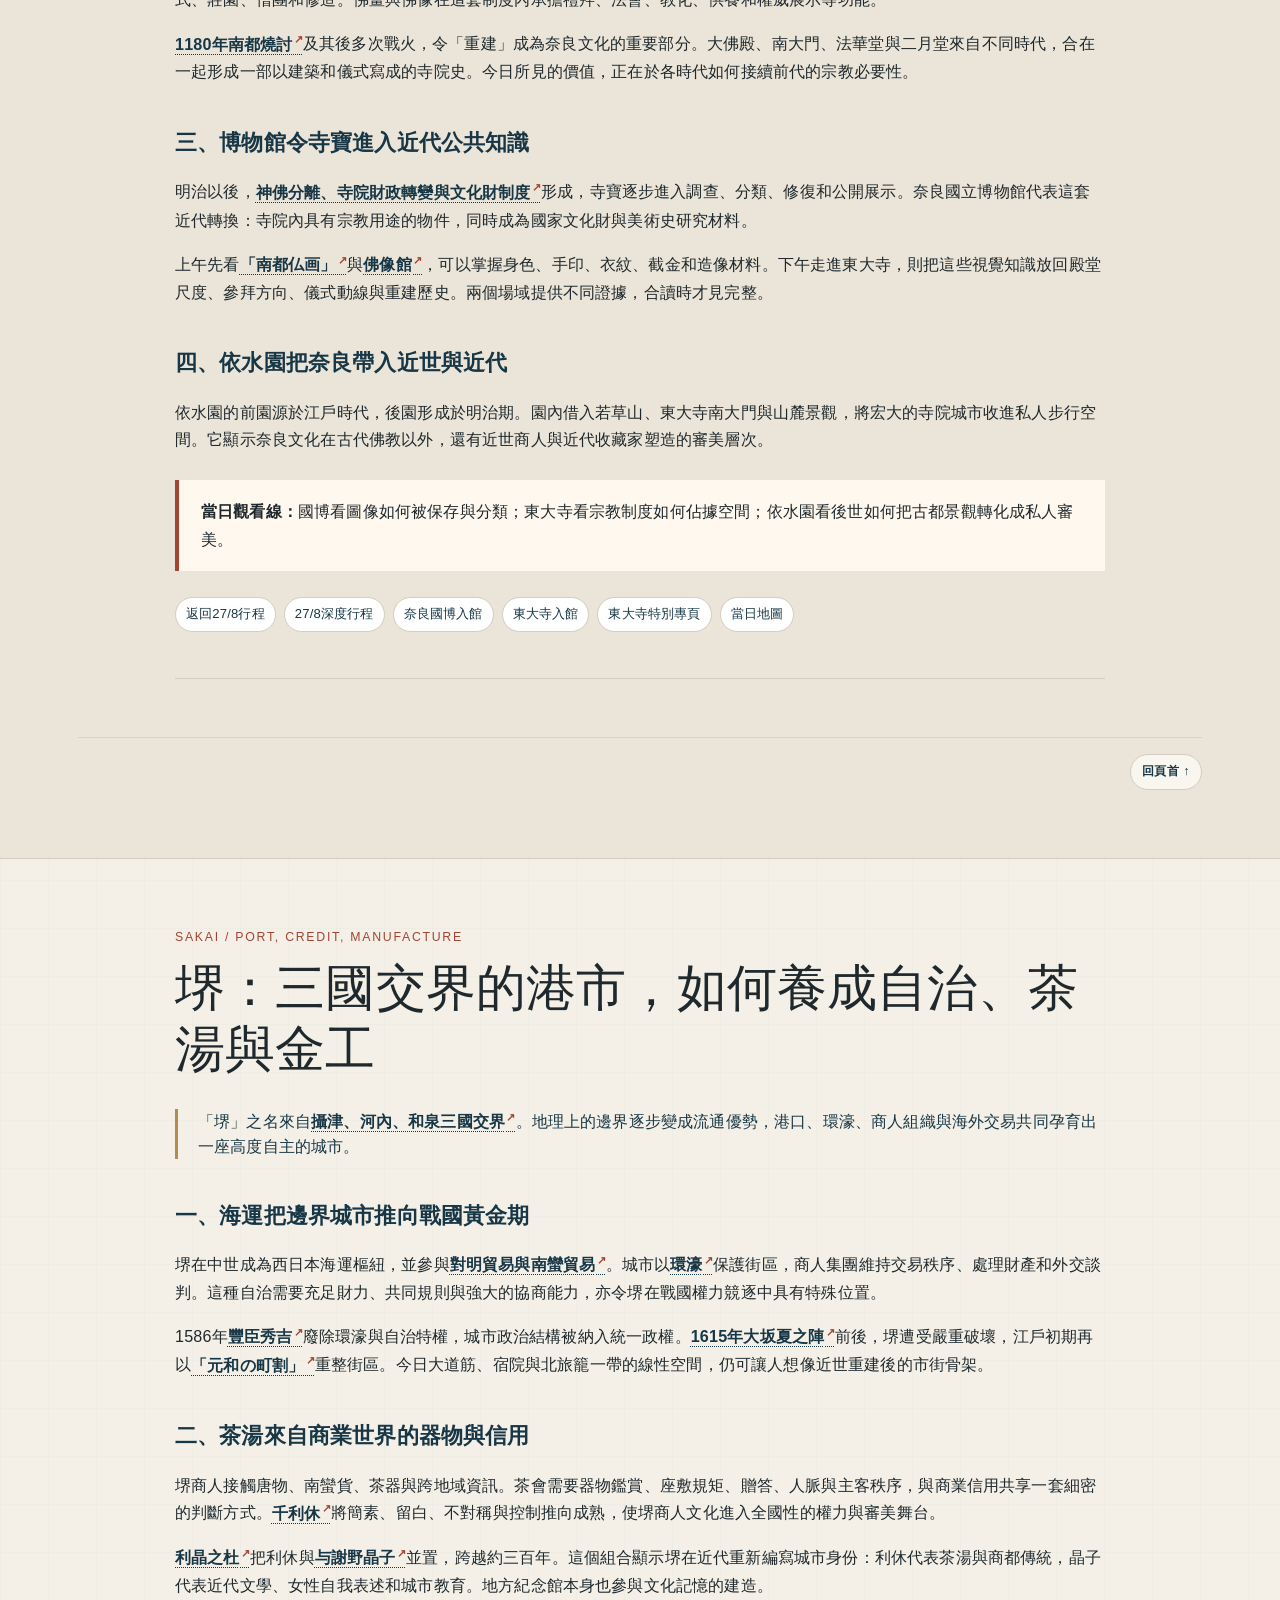
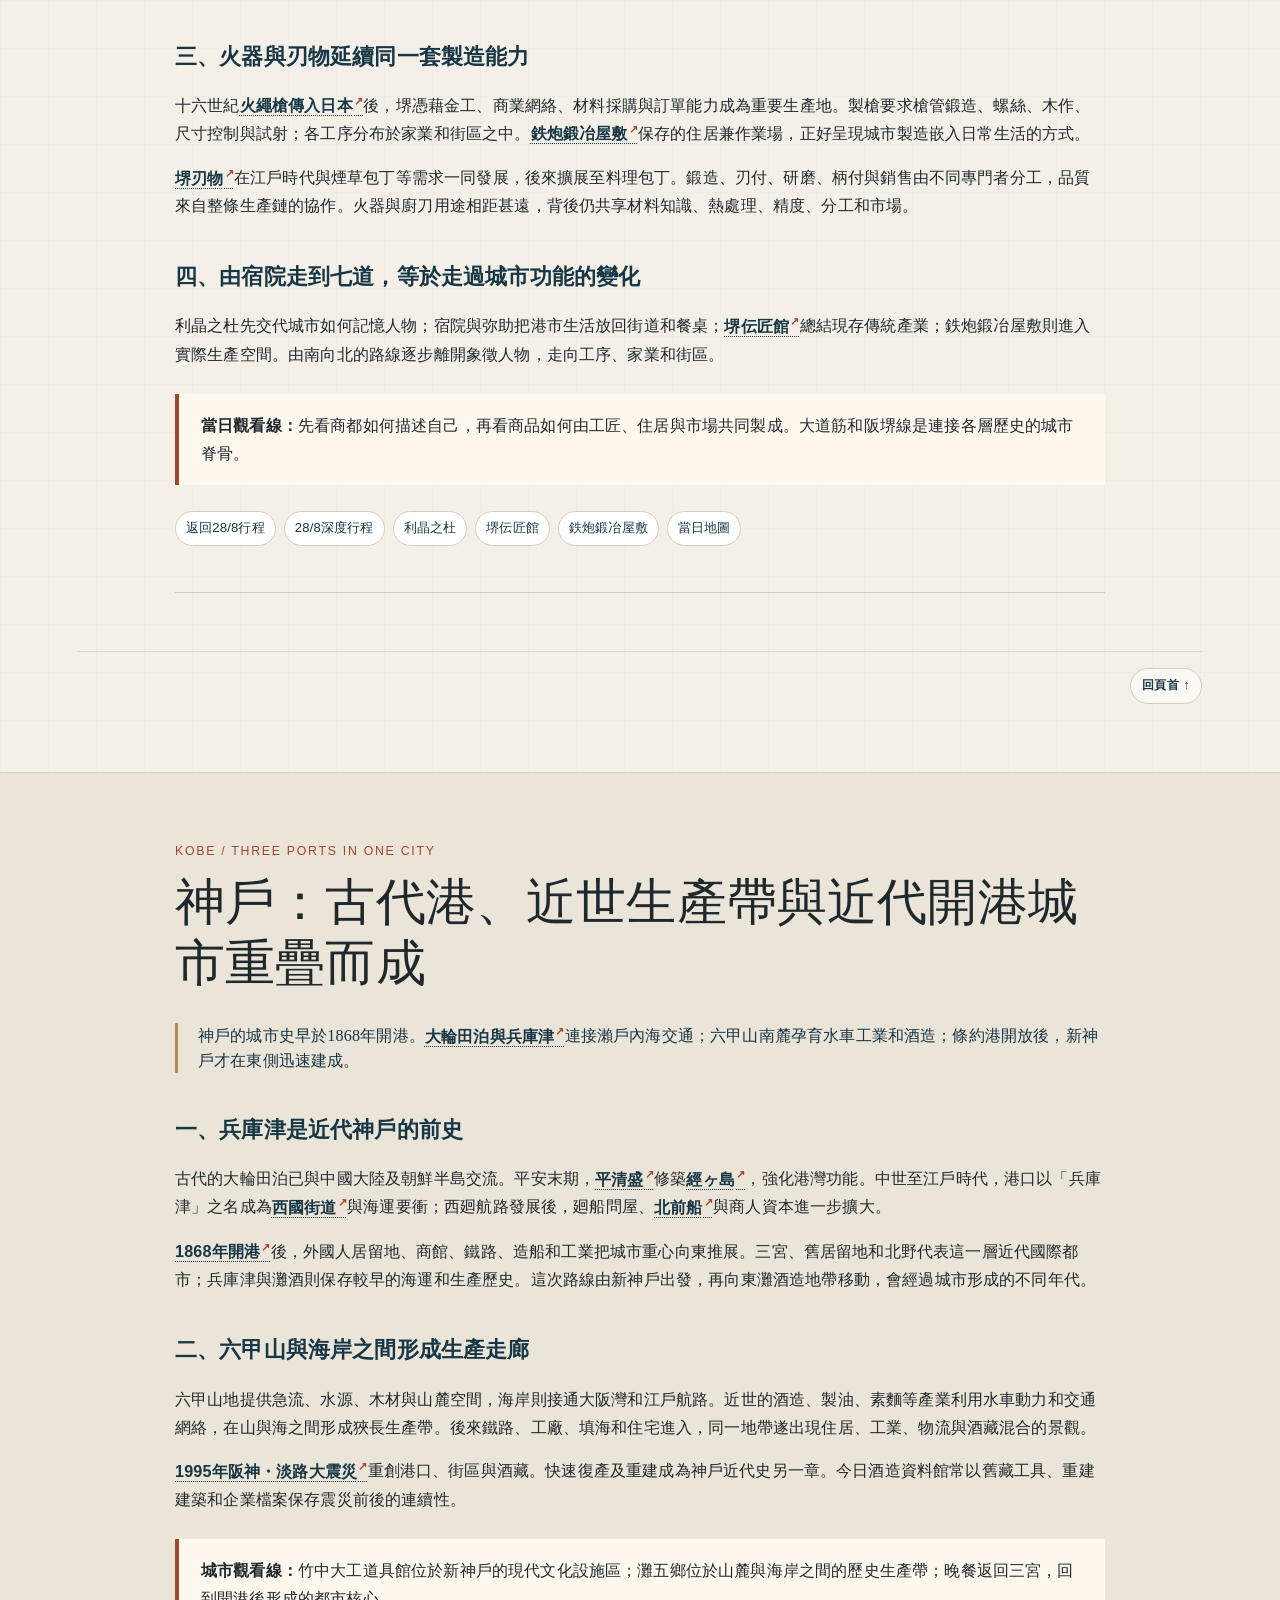
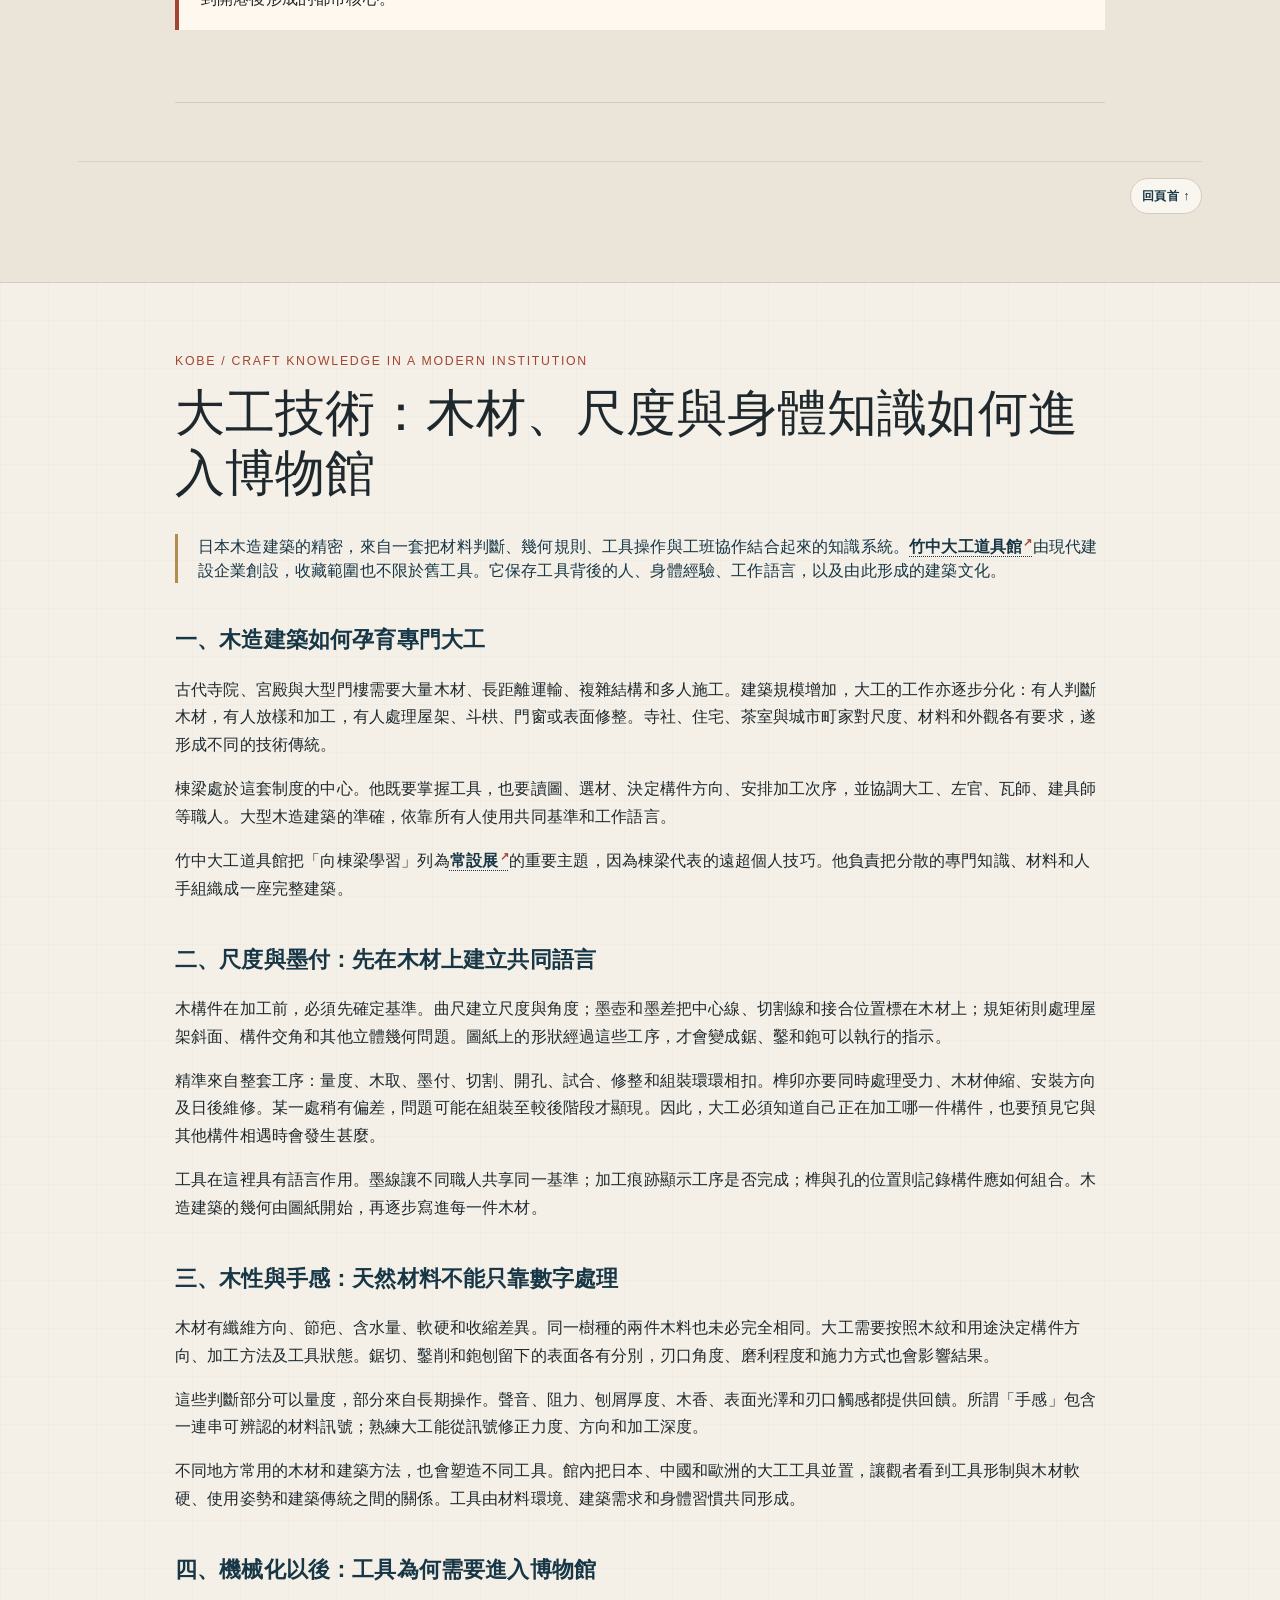
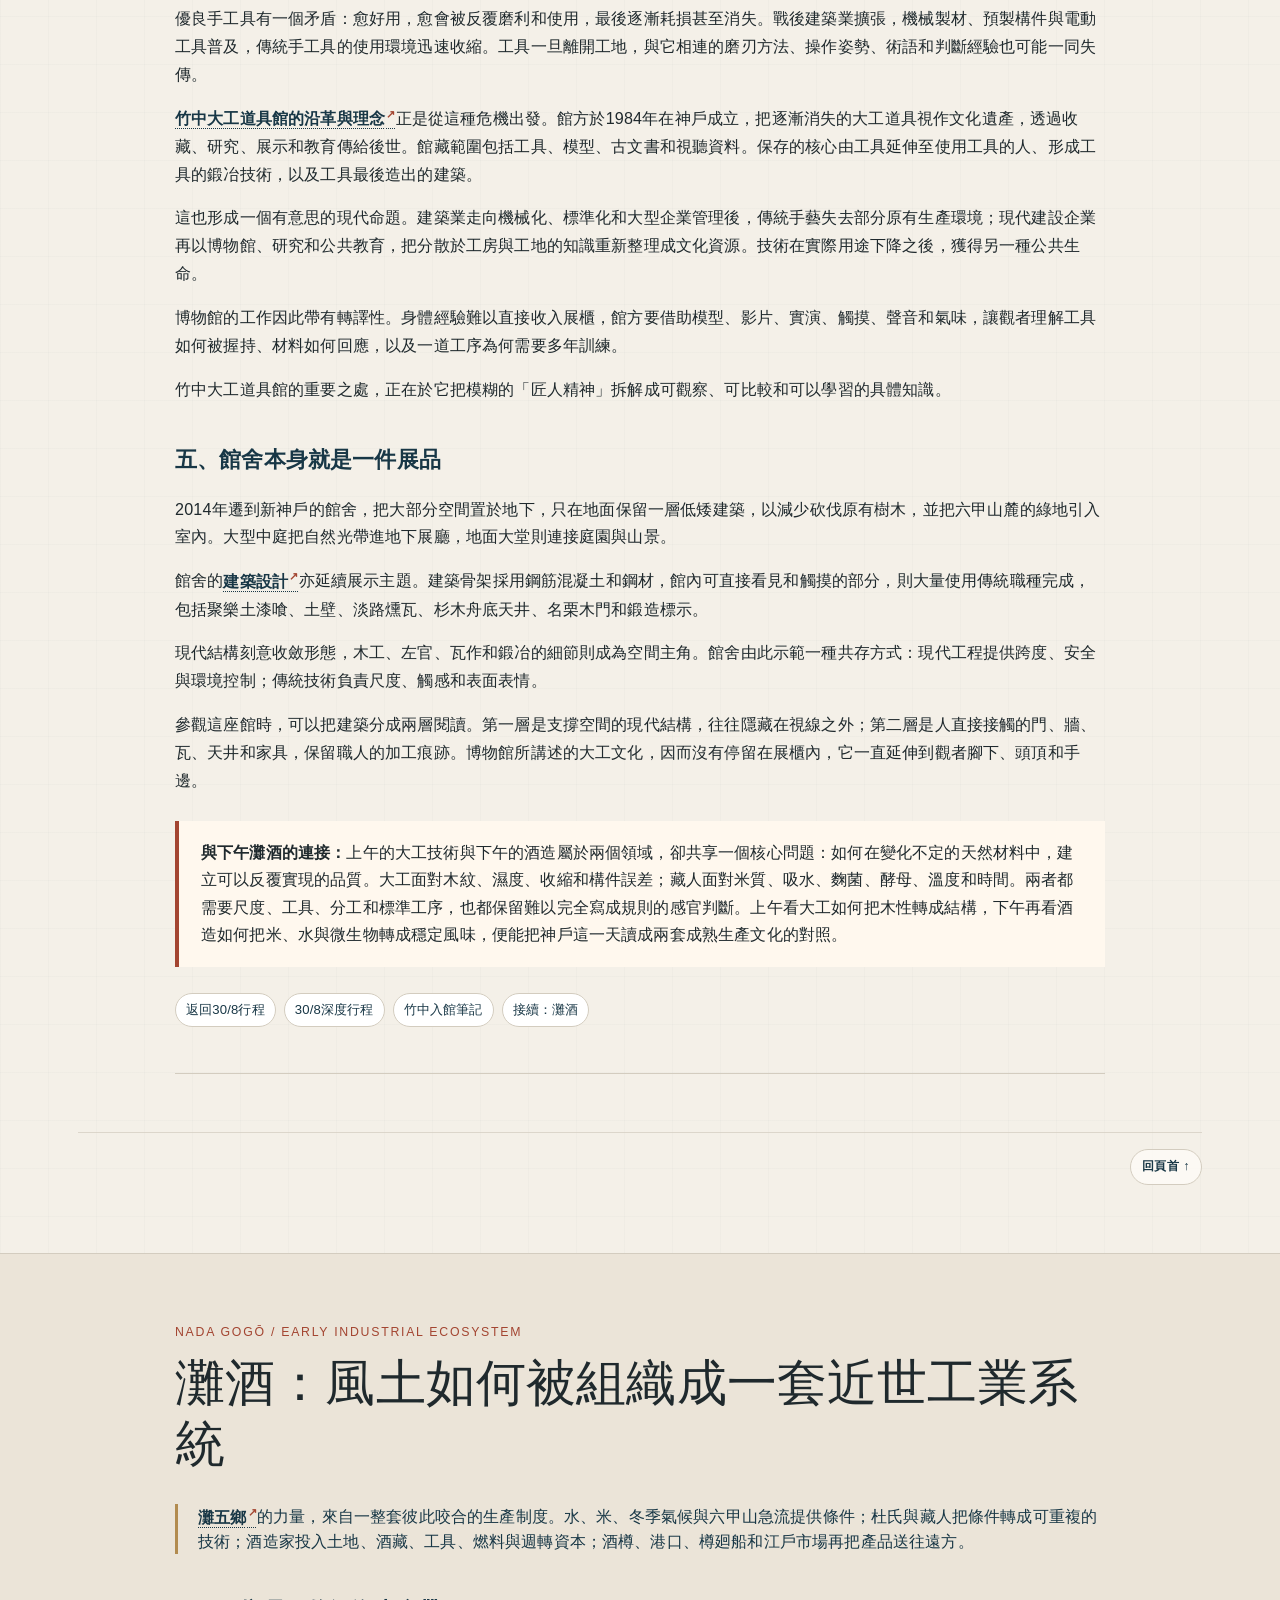
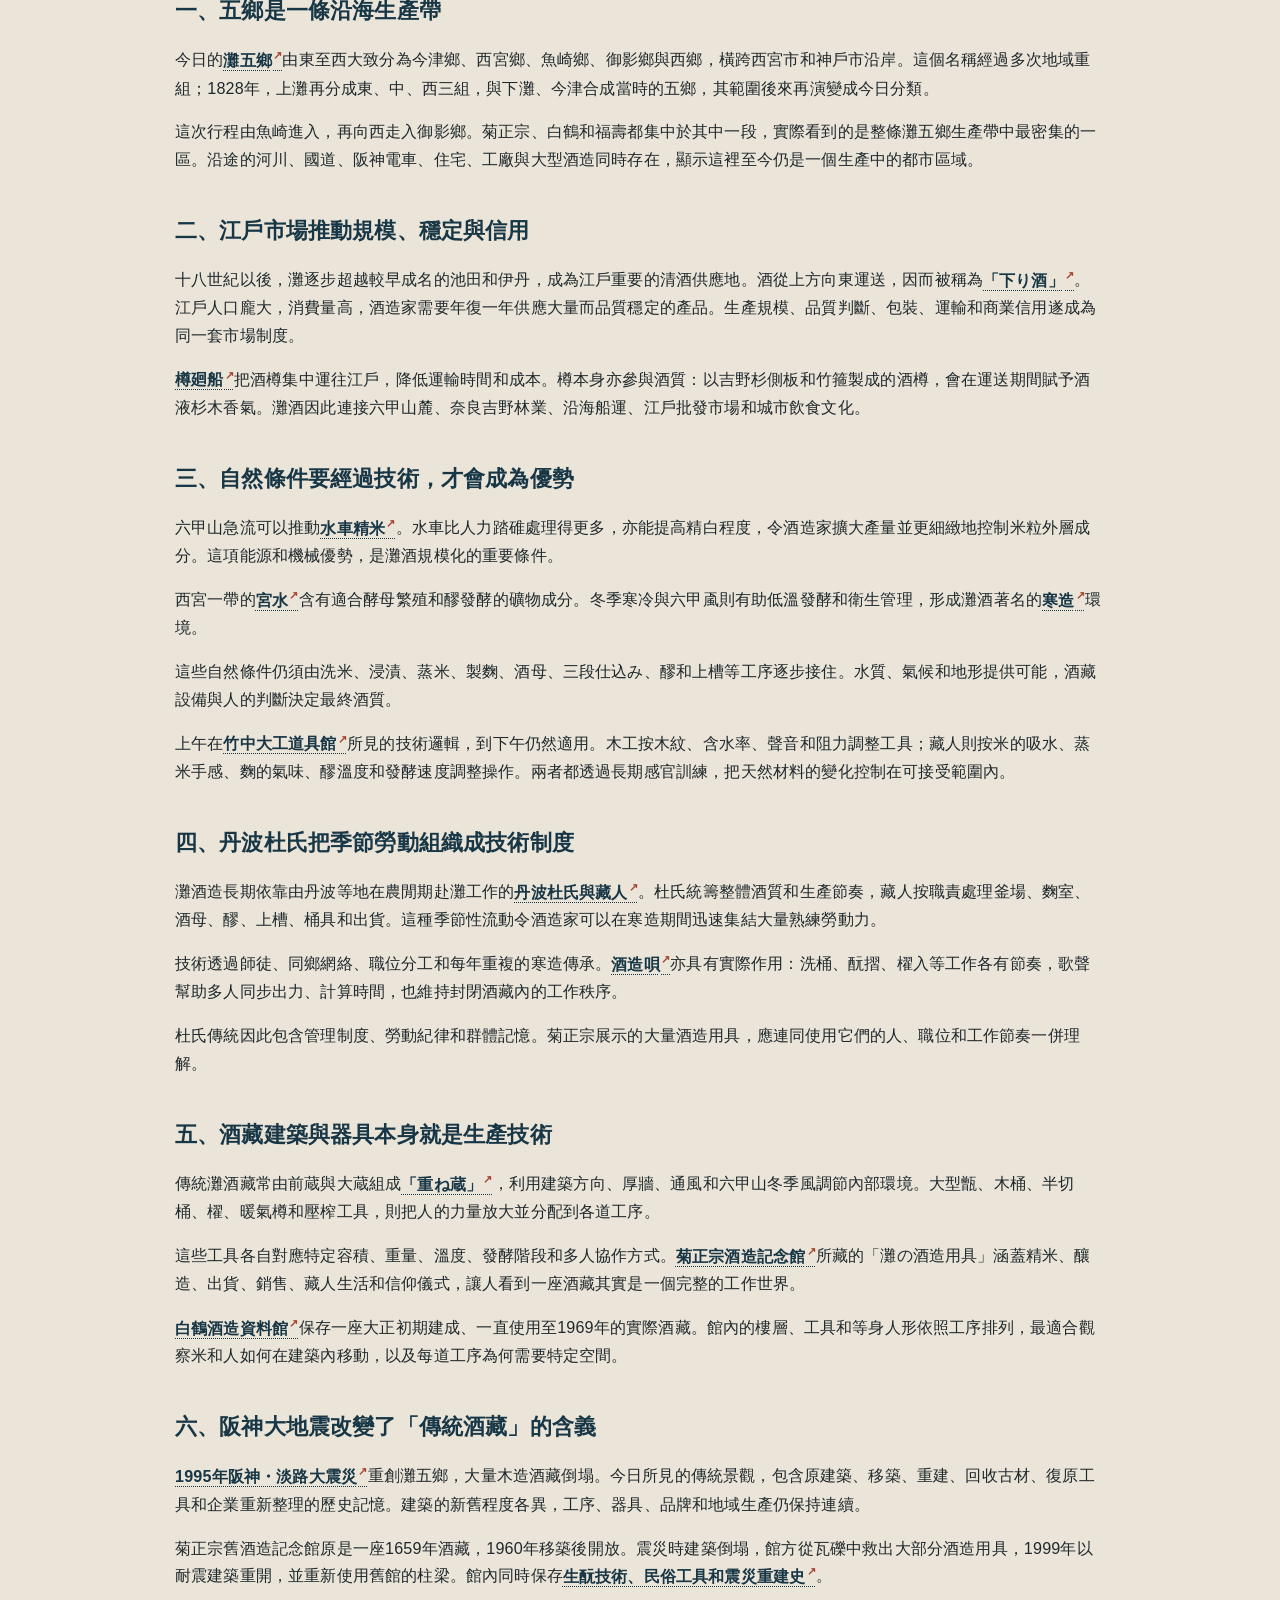
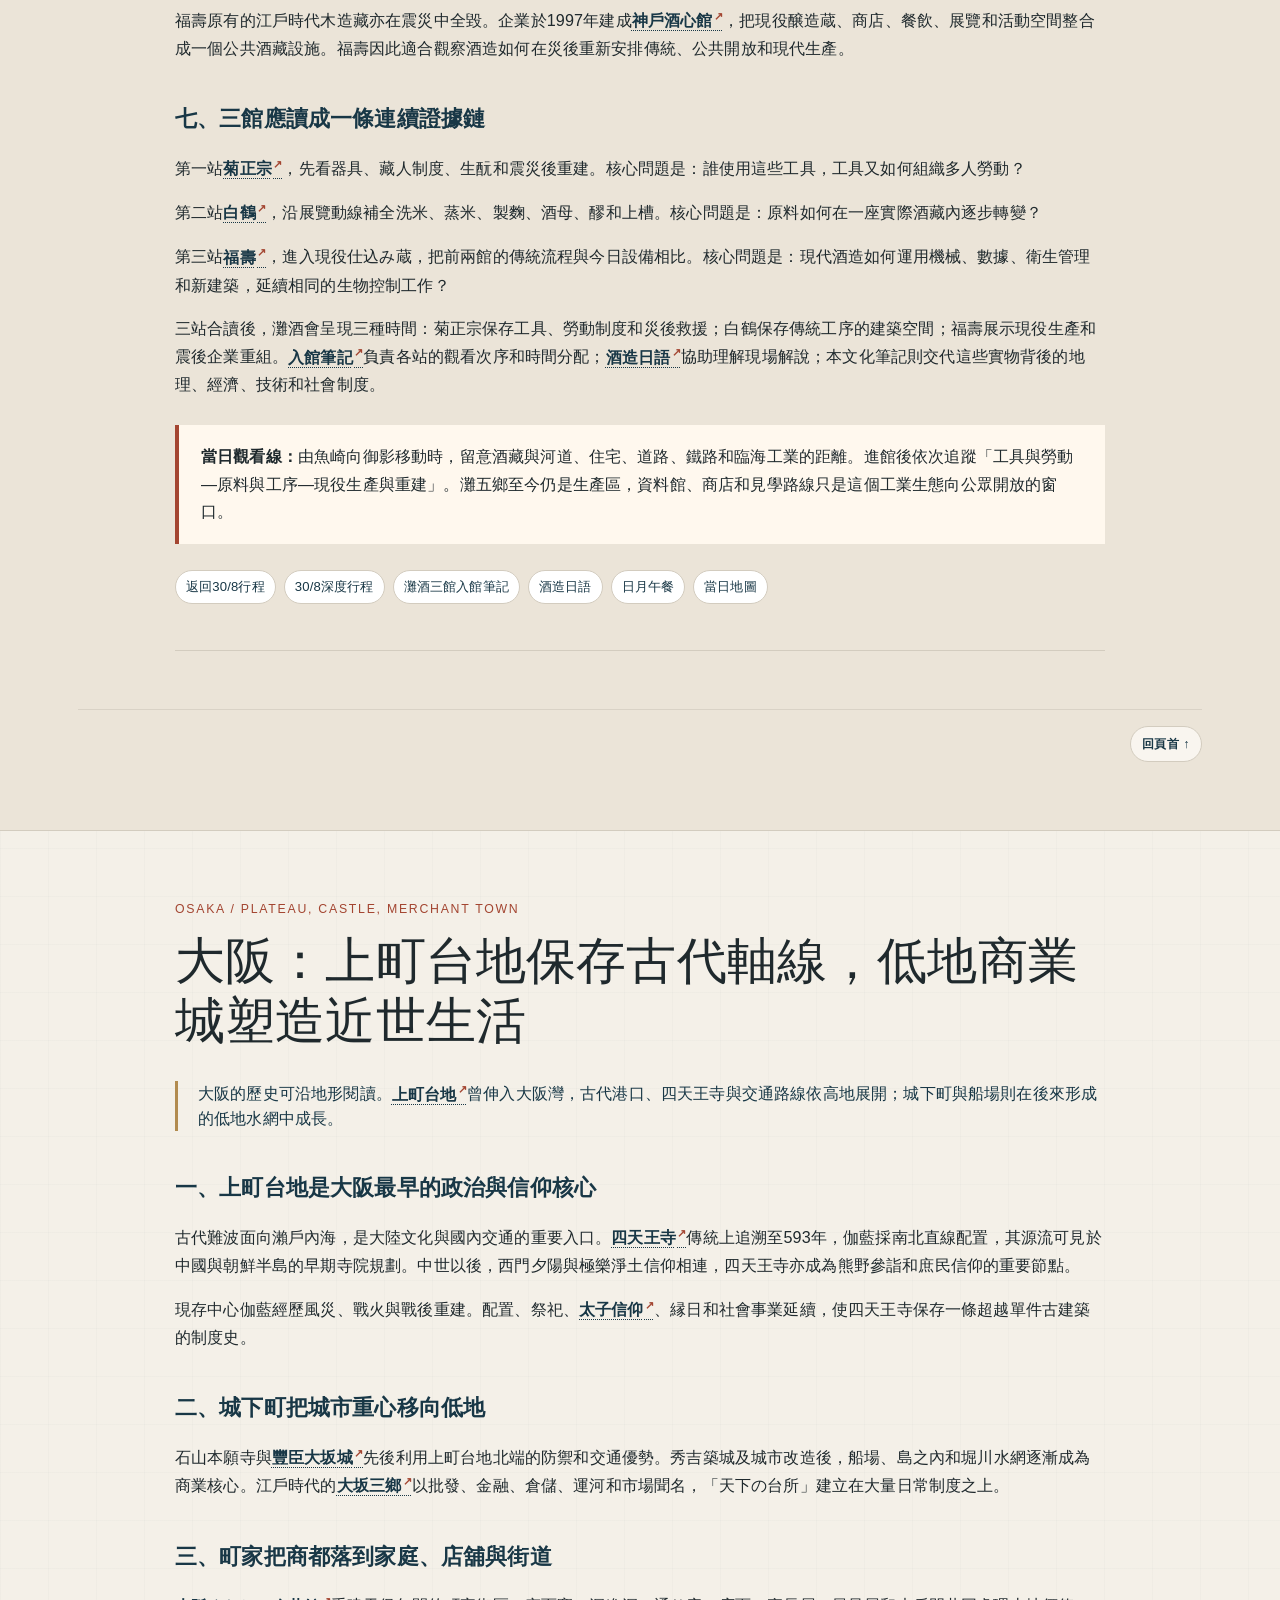
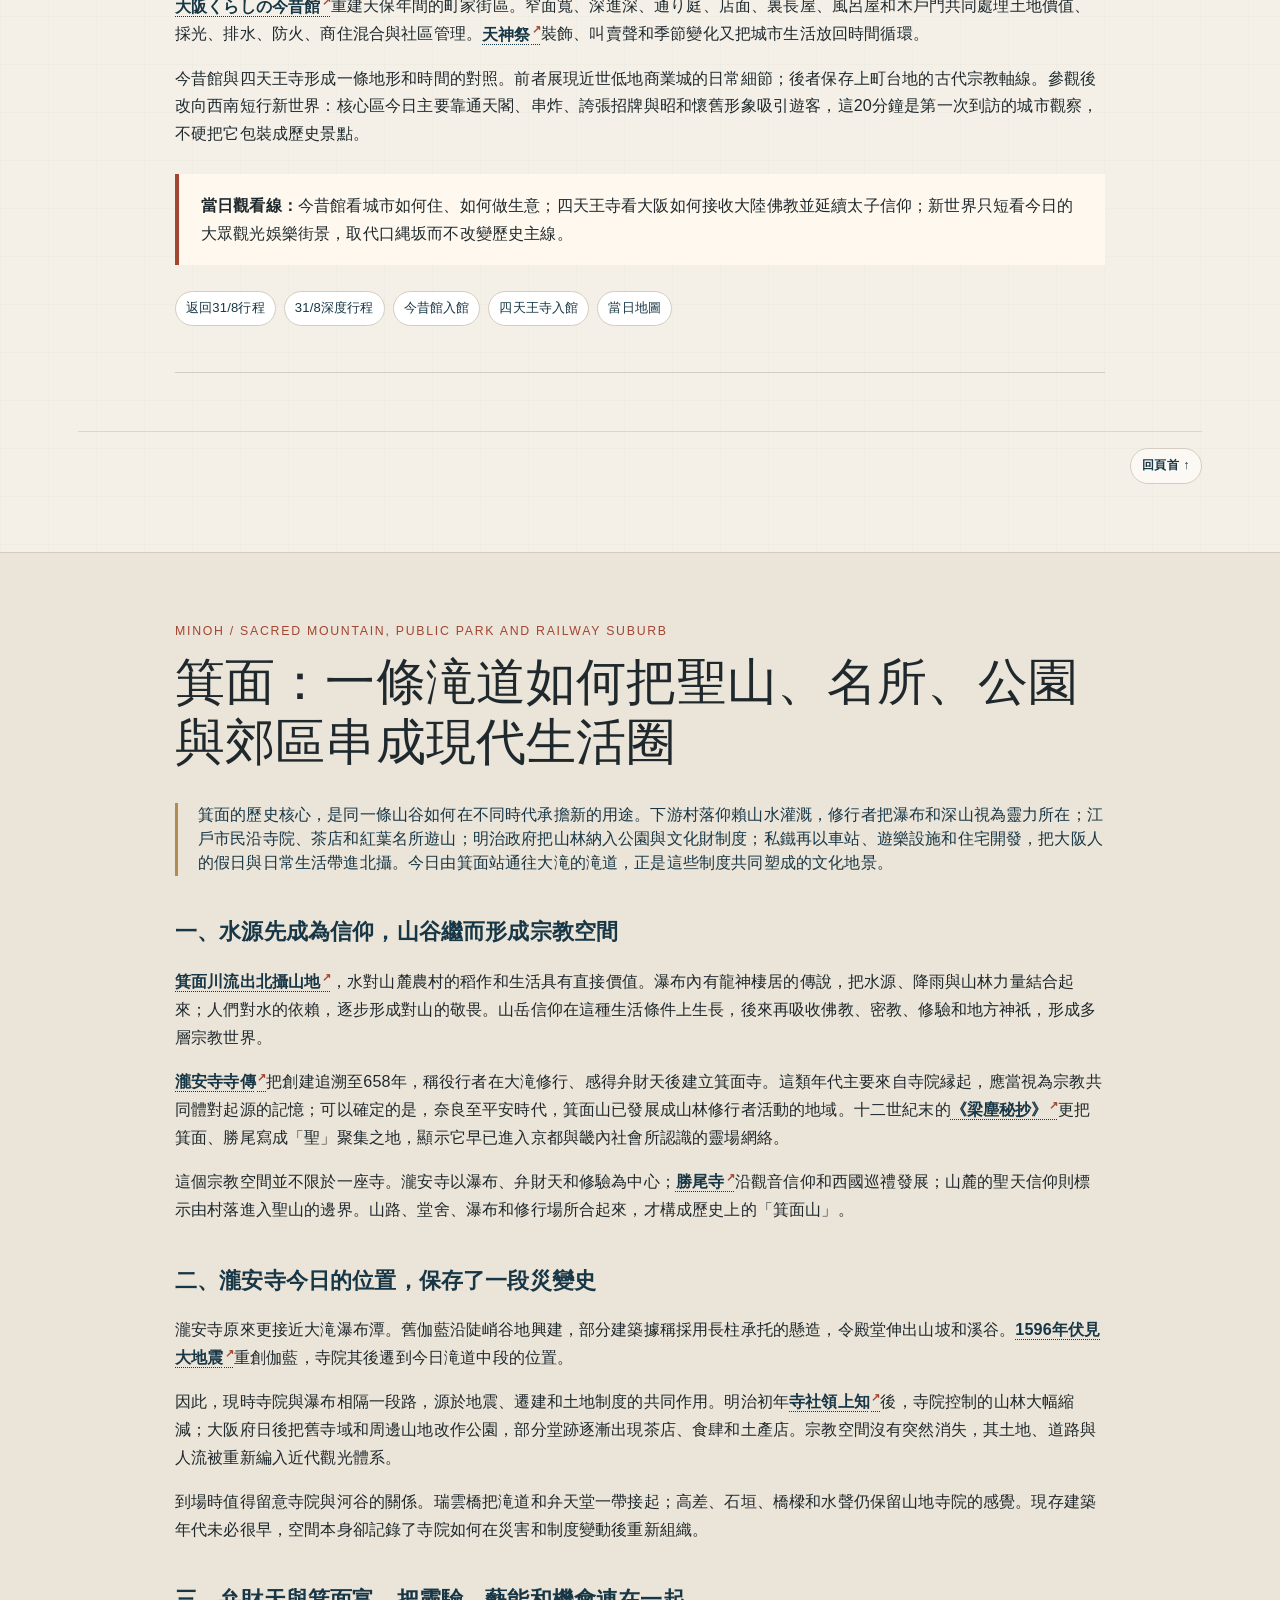
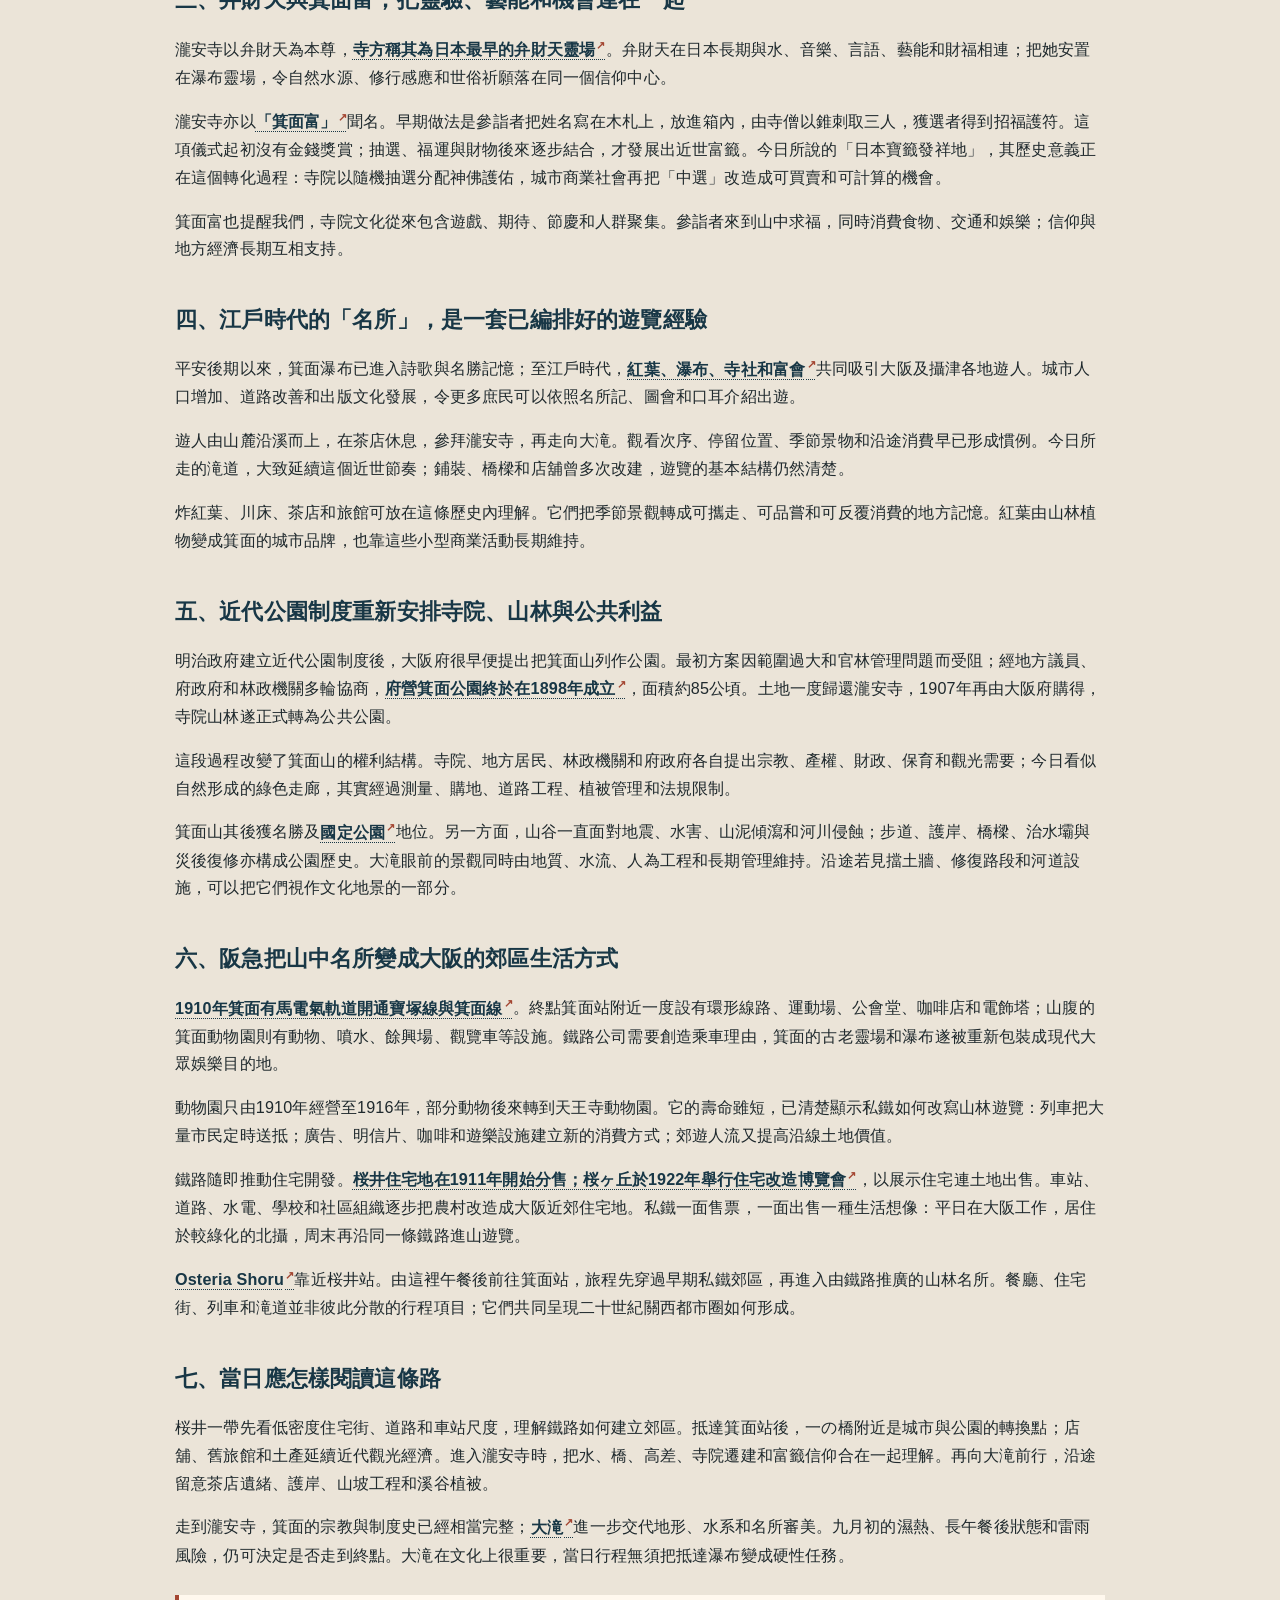
==== commit c22e9a51: "Expand carpentry culture note" ====
--- a/culture.html
+++ b/culture.html
@@ -86,12 +86,31 @@
 <p><a class="term-link" href="https://www.dri.ne.jp/" target="_blank" rel="noopener noreferrer" title="人與防災未來中心：阪神・淡路大震災資料">1995年阪神・淡路大震災</a>重創港口、街區與酒藏。快速復產及重建成為神戶近代史另一章。今日酒造資料館常以舊藏工具、重建建築和企業檔案保存震災前後的連續性。</p>
 <div class="interpret-box"><strong>城市觀看線：</strong>竹中大工道具館位於新神戶的現代文化設施區；灘五鄉位於山麓與海岸之間的歷史生產帶；晚餐返回三宮，回到開港後形成的都市核心。</div></article></div></section>
 
-<section class="section" id="carpentry"><div class="wrap"><article class="essay culture-depth"><div class="kicker">Kobe / craft knowledge in a modern institution</div><h2>大工技術：木材、尺度與身體知識如何進入博物館</h2><p class="pullquote"><a class="term-link" href="https://www.dougukan.jp/about_us" target="_blank" rel="noopener noreferrer" title="竹中大工道具館：館的理念與沿革">竹中大工道具館</a>由現代建設企業創設，以收藏、研究和展示保存傳統工具。這個背景把神戶的近代企業史，與日本木造建築的長期技術史接在一起。</p>
-<h3>一、寺社建築帶動專門大工傳統</h3><p>古代大型寺院和宮殿需要伐木、運輸、放樣、結構設計與工匠組織。中世以後，大工群體逐步形成家系、職階和地域傳承；近世城市擴張又增加町家、商店、倉庫和普請需求。技術長期累積在工具形制、術語、規矩術、墨付和現場協作之中。</p>
-<h3>二、工具把抽象尺寸轉成可執行工序</h3><p><a class="term-link" href="https://exhibition.dougukan.jp/ja/1" target="_blank" rel="noopener noreferrer" title="竹中大工道具館常設展：大工道具的歷史與用途">曲尺、墨壺和墨差</a>建立基準；鋸按照木纖維方向切割；鑿處理孔、榫與局部深度；鉋控制平面和表面。每件工具都對應材料特性和誤差管理。榫接亦同時處理受力、木材伸縮、組裝次序和日後維修。</p>
-<p>手感在這套系統內具有明確內容：聲音、阻力、刨屑厚度、木紋和刃口狀態都提供回饋。機械化能提高速度與一致性，材料判斷、修整和現場適配仍需工匠經驗。</p>
-<h3>三、現代企業把分散知識轉成公共收藏</h3><p>傳統工具原本散落在工匠家業、工地和倉庫。博物館透過蒐集、分類、實驗、影像和實演，把難以言傳的技術轉成公共知識。館舍本身使用木、石、土與精細節點，也讓展示內容延伸至建築空間。</p>
-<div class="interpret-box"><strong>與下午的連接：</strong>木工控制纖維、含水率與接合誤差；釀酒控制米、水、微生物、溫度與時間。兩者都以重複工序處理天然材料的變化。</div>
+<section class="section" id="carpentry"><div class="wrap"><article class="essay culture-depth"><div class="kicker">Kobe / craft knowledge in a modern institution</div><h2>大工技術：木材、尺度與身體知識如何進入博物館</h2><p class="pullquote">日本木造建築的精密，來自一套把材料判斷、幾何規則、工具操作與工班協作結合起來的知識系統。<a class="term-link" href="https://www.dougukan.jp/" target="_blank" rel="noopener noreferrer" title="竹中大工道具館官方網站">竹中大工道具館</a>由現代建設企業創設，收藏範圍也不限於舊工具。它保存工具背後的人、身體經驗、工作語言，以及由此形成的建築文化。</p>
+<h3>一、木造建築如何孕育專門大工</h3>
+<p>古代寺院、宮殿與大型門樓需要大量木材、長距離運輸、複雜結構和多人施工。建築規模增加，大工的工作亦逐步分化：有人判斷木材，有人放樣和加工，有人處理屋架、斗栱、門窗或表面修整。寺社、住宅、茶室與城市町家對尺度、材料和外觀各有要求，遂形成不同的技術傳統。</p>
+<p>棟梁處於這套制度的中心。他既要掌握工具，也要讀圖、選材、決定構件方向、安排加工次序，並協調大工、左官、瓦師、建具師等職人。大型木造建築的準確，依靠所有人使用共同基準和工作語言。</p>
+<p>竹中大工道具館把「向棟梁學習」列為<a class="term-link" href="https://www.dougukan.jp/exhibition" target="_blank" rel="noopener noreferrer" title="竹中大工道具館：常設展展示構成">常設展</a>的重要主題，因為棟梁代表的遠超個人技巧。他負責把分散的專門知識、材料和人手組織成一座完整建築。</p>
+<h3>二、尺度與墨付：先在木材上建立共同語言</h3>
+<p>木構件在加工前，必須先確定基準。曲尺建立尺度與角度；墨壺和墨差把中心線、切割線和接合位置標在木材上；規矩術則處理屋架斜面、構件交角和其他立體幾何問題。圖紙上的形狀經過這些工序，才會變成鋸、鑿和鉋可以執行的指示。</p>
+<p>精準來自整套工序：量度、木取、墨付、切割、開孔、試合、修整和組裝環環相扣。榫卯亦要同時處理受力、木材伸縮、安裝方向及日後維修。某一處稍有偏差，問題可能在組裝至較後階段才顯現。因此，大工必須知道自己正在加工哪一件構件，也要預見它與其他構件相遇時會發生甚麼。</p>
+<p>工具在這裡具有語言作用。墨線讓不同職人共享同一基準；加工痕跡顯示工序是否完成；榫與孔的位置則記錄構件應如何組合。木造建築的幾何由圖紙開始，再逐步寫進每一件木材。</p>
+<h3>三、木性與手感：天然材料不能只靠數字處理</h3>
+<p>木材有纖維方向、節疤、含水量、軟硬和收縮差異。同一樹種的兩件木料也未必完全相同。大工需要按照木紋和用途決定構件方向、加工方法及工具狀態。鋸切、鑿削和鉋刨留下的表面各有分別，刃口角度、磨利程度和施力方式也會影響結果。</p>
+<p>這些判斷部分可以量度，部分來自長期操作。聲音、阻力、刨屑厚度、木香、表面光澤和刃口觸感都提供回饋。所謂「手感」包含一連串可辨認的材料訊號；熟練大工能從訊號修正力度、方向和加工深度。</p>
+<p>不同地方常用的木材和建築方法，也會塑造不同工具。館內把日本、中國和歐洲的大工工具並置，讓觀者看到工具形制與木材軟硬、使用姿勢和建築傳統之間的關係。工具由材料環境、建築需求和身體習慣共同形成。</p>
+<h3>四、機械化以後：工具為何需要進入博物館</h3>
+<p>優良手工具有一個矛盾：愈好用，愈會被反覆磨利和使用，最後逐漸耗損甚至消失。戰後建築業擴張，機械製材、預製構件與電動工具普及，傳統手工具的使用環境迅速收縮。工具一旦離開工地，與它相連的磨刃方法、操作姿勢、術語和判斷經驗也可能一同失傳。</p>
+<p><a class="term-link" href="https://www.dougukan.jp/about_us" target="_blank" rel="noopener noreferrer" title="竹中大工道具館：理念、沿革與館藏">竹中大工道具館的沿革與理念</a>正是從這種危機出發。館方於1984年在神戶成立，把逐漸消失的大工道具視作文化遺產，透過收藏、研究、展示和教育傳給後世。館藏範圍包括工具、模型、古文書和視聽資料。保存的核心由工具延伸至使用工具的人、形成工具的鍛冶技術，以及工具最後造出的建築。</p>
+<p>這也形成一個有意思的現代命題。建築業走向機械化、標準化和大型企業管理後，傳統手藝失去部分原有生產環境；現代建設企業再以博物館、研究和公共教育，把分散於工房與工地的知識重新整理成文化資源。技術在實際用途下降之後，獲得另一種公共生命。</p>
+<p>博物館的工作因此帶有轉譯性。身體經驗難以直接收入展櫃，館方要借助模型、影片、實演、觸摸、聲音和氣味，讓觀者理解工具如何被握持、材料如何回應，以及一道工序為何需要多年訓練。</p>
+<p>竹中大工道具館的重要之處，正在於它把模糊的「匠人精神」拆解成可觀察、可比較和可以學習的具體知識。</p>
+<h3>五、館舍本身就是一件展品</h3>
+<p>2014年遷到新神戶的館舍，把大部分空間置於地下，只在地面保留一層低矮建築，以減少砍伐原有樹木，並把六甲山麓的綠地引入室內。大型中庭把自然光帶進地下展廳，地面大堂則連接庭園與山景。</p>
+<p>館舍的<a class="term-link" href="https://www.dougukan.jp/about_architecture" target="_blank" rel="noopener noreferrer" title="竹中大工道具館：館舍建築與傳統職人技術">建築設計</a>亦延續展示主題。建築骨架採用鋼筋混凝土和鋼材，館內可直接看見和觸摸的部分，則大量使用傳統職種完成，包括聚樂土漆喰、土壁、淡路燻瓦、杉木舟底天井、名栗木門和鍛造標示。</p>
+<p>現代結構刻意收斂形態，木工、左官、瓦作和鍛冶的細節則成為空間主角。館舍由此示範一種共存方式：現代工程提供跨度、安全與環境控制；傳統技術負責尺度、觸感和表面表情。</p>
+<p>參觀這座館時，可以把建築分成兩層閱讀。第一層是支撐空間的現代結構，往往隱藏在視線之外；第二層是人直接接觸的門、牆、瓦、天井和家具，保留職人的加工痕跡。博物館所講述的大工文化，因而沒有停留在展櫃內，它一直延伸到觀者腳下、頭頂和手邊。</p>
+<div class="interpret-box"><strong>與下午灘酒的連接：</strong>上午的大工技術與下午的酒造屬於兩個領域，卻共享一個核心問題：如何在變化不定的天然材料中，建立可以反覆實現的品質。大工面對木紋、濕度、收縮和構件誤差；藏人面對米質、吸水、麴菌、酵母、溫度和時間。兩者都需要尺度、工具、分工和標準工序，也都保留難以完全寫成規則的感官判斷。上午看大工如何把木性轉成結構，下午再看酒造如何把米、水與微生物轉成穩定風味，便能把神戶這一天讀成兩套成熟生產文化的對照。</div>
 <div class="contextual-links"><a href="daily.html#d0830">返回30/8行程</a><a href="deep-itinerary.html#kobe">30/8深度行程</a><a href="museums.html#takenaka">竹中入館筆記</a><a href="#nada">接續：灘酒</a></div></article></div></section>
 
 <section class="section alt" id="nada"><div class="wrap"><article class="essay culture-depth">
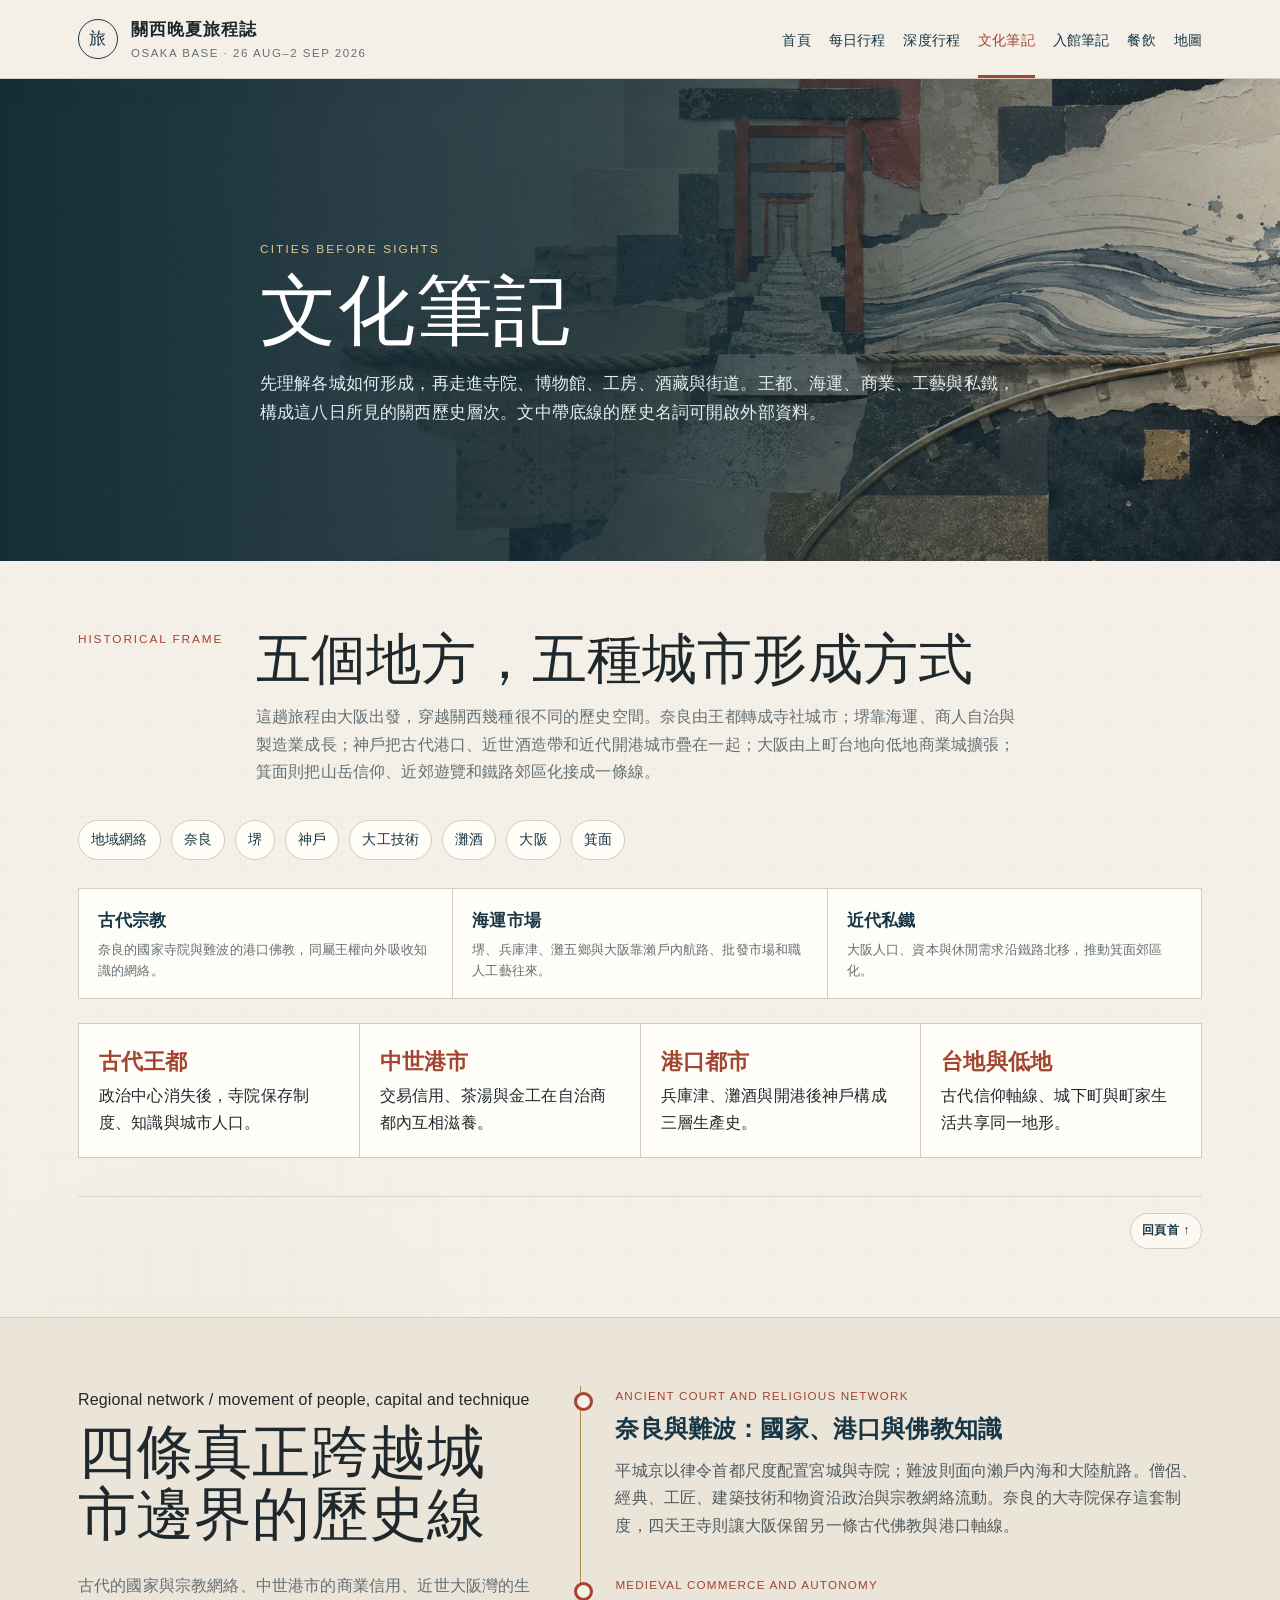
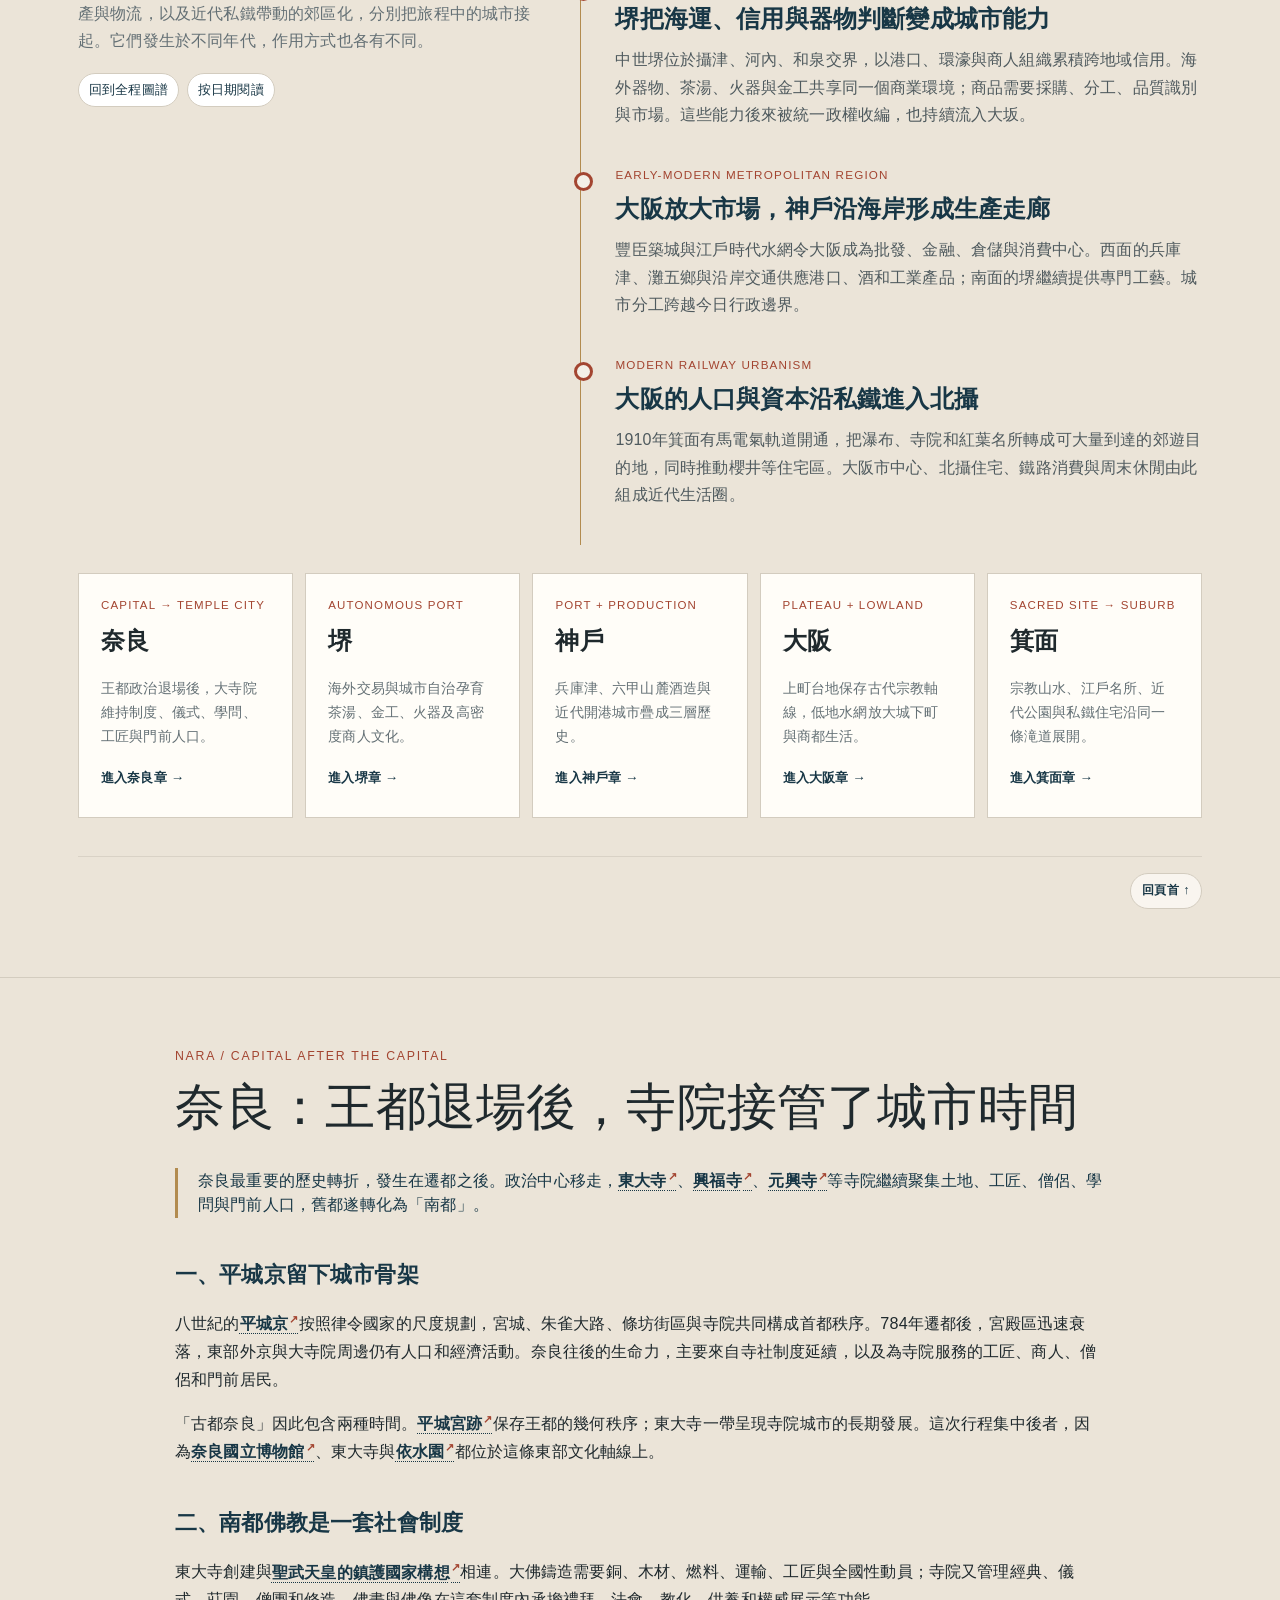
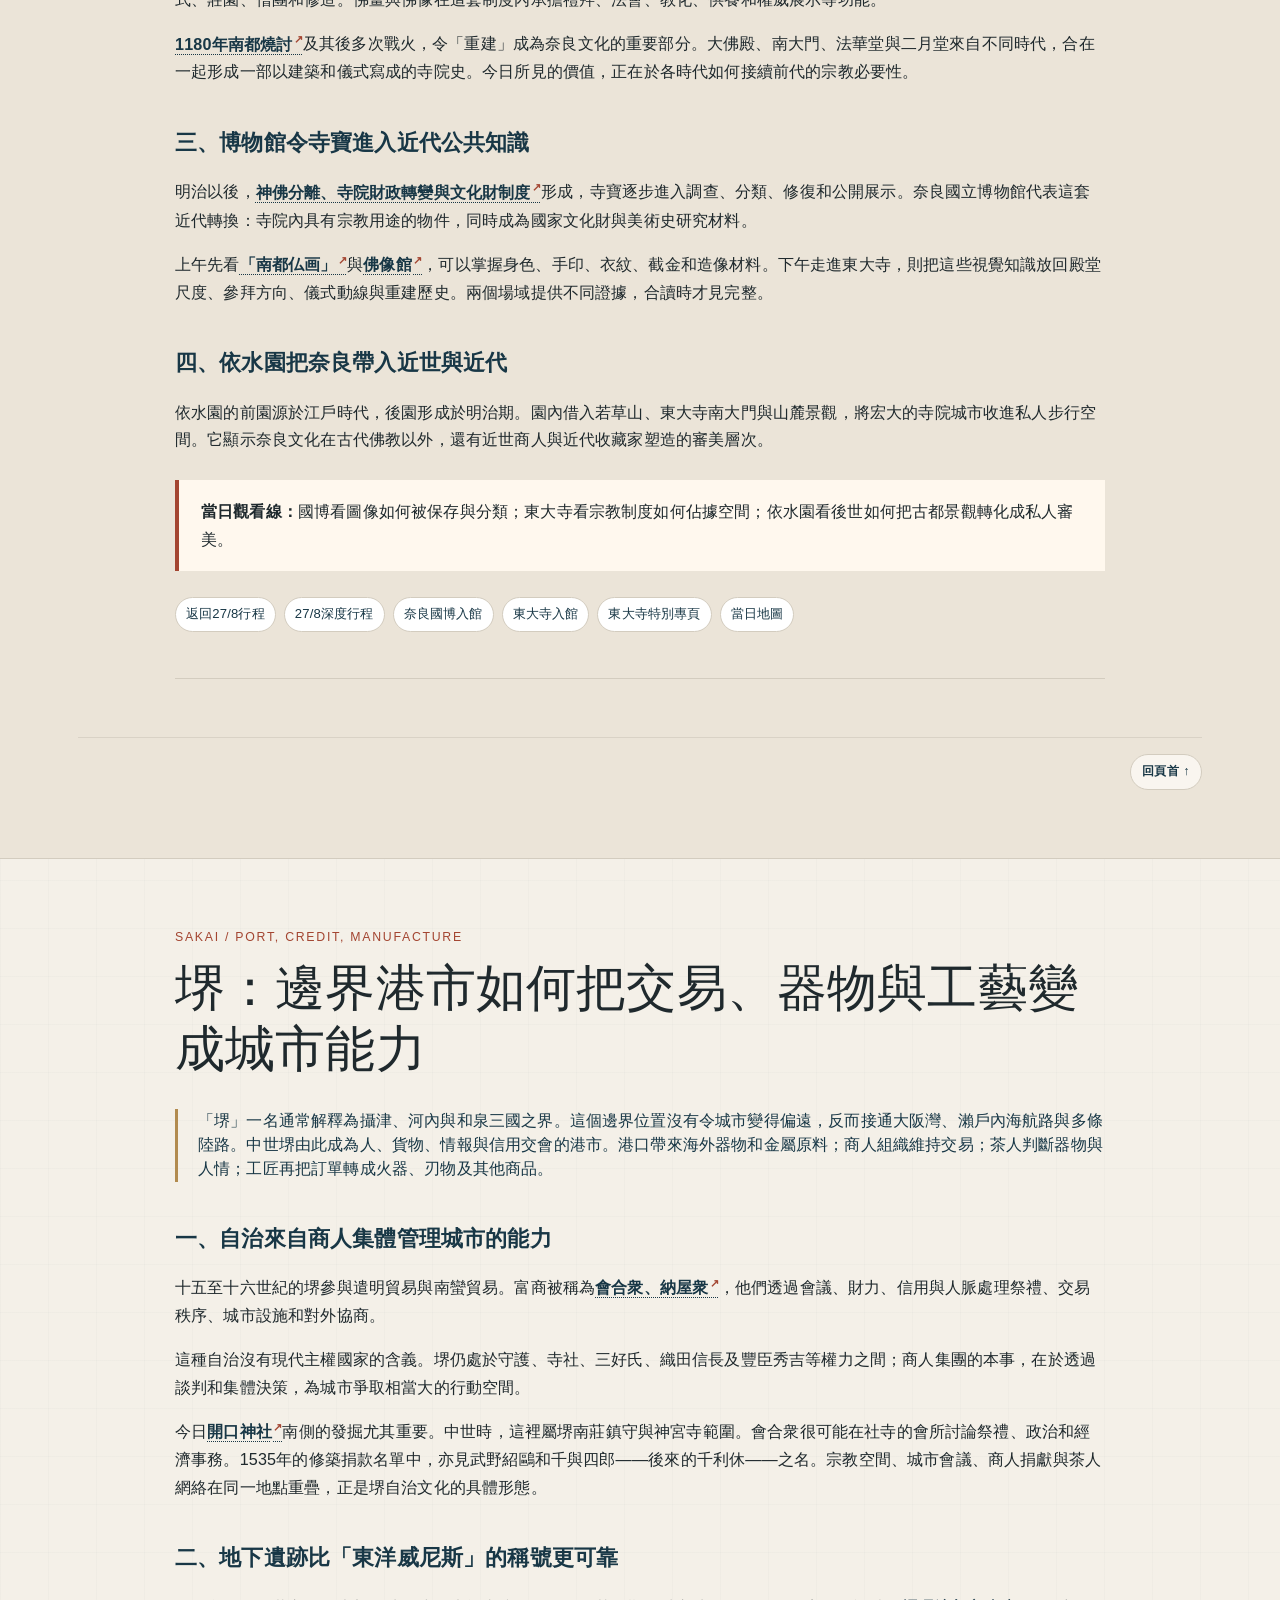
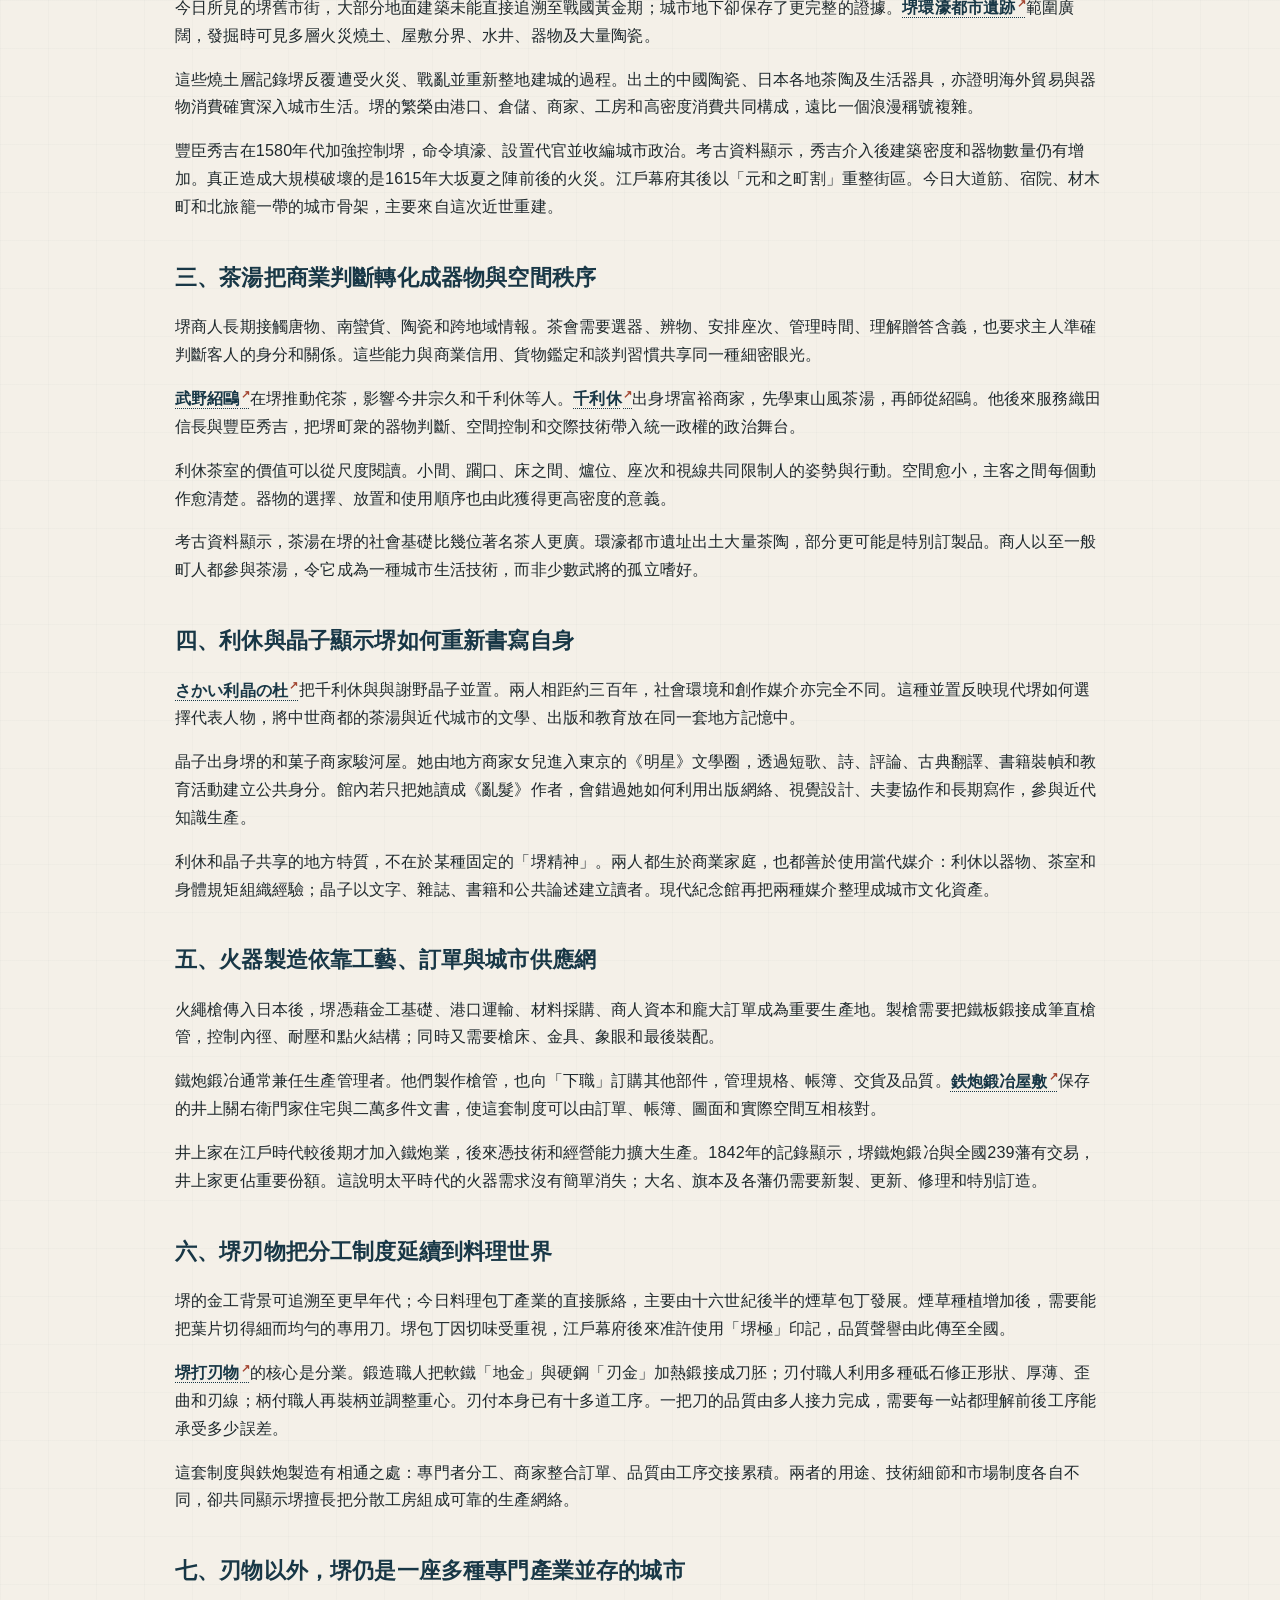
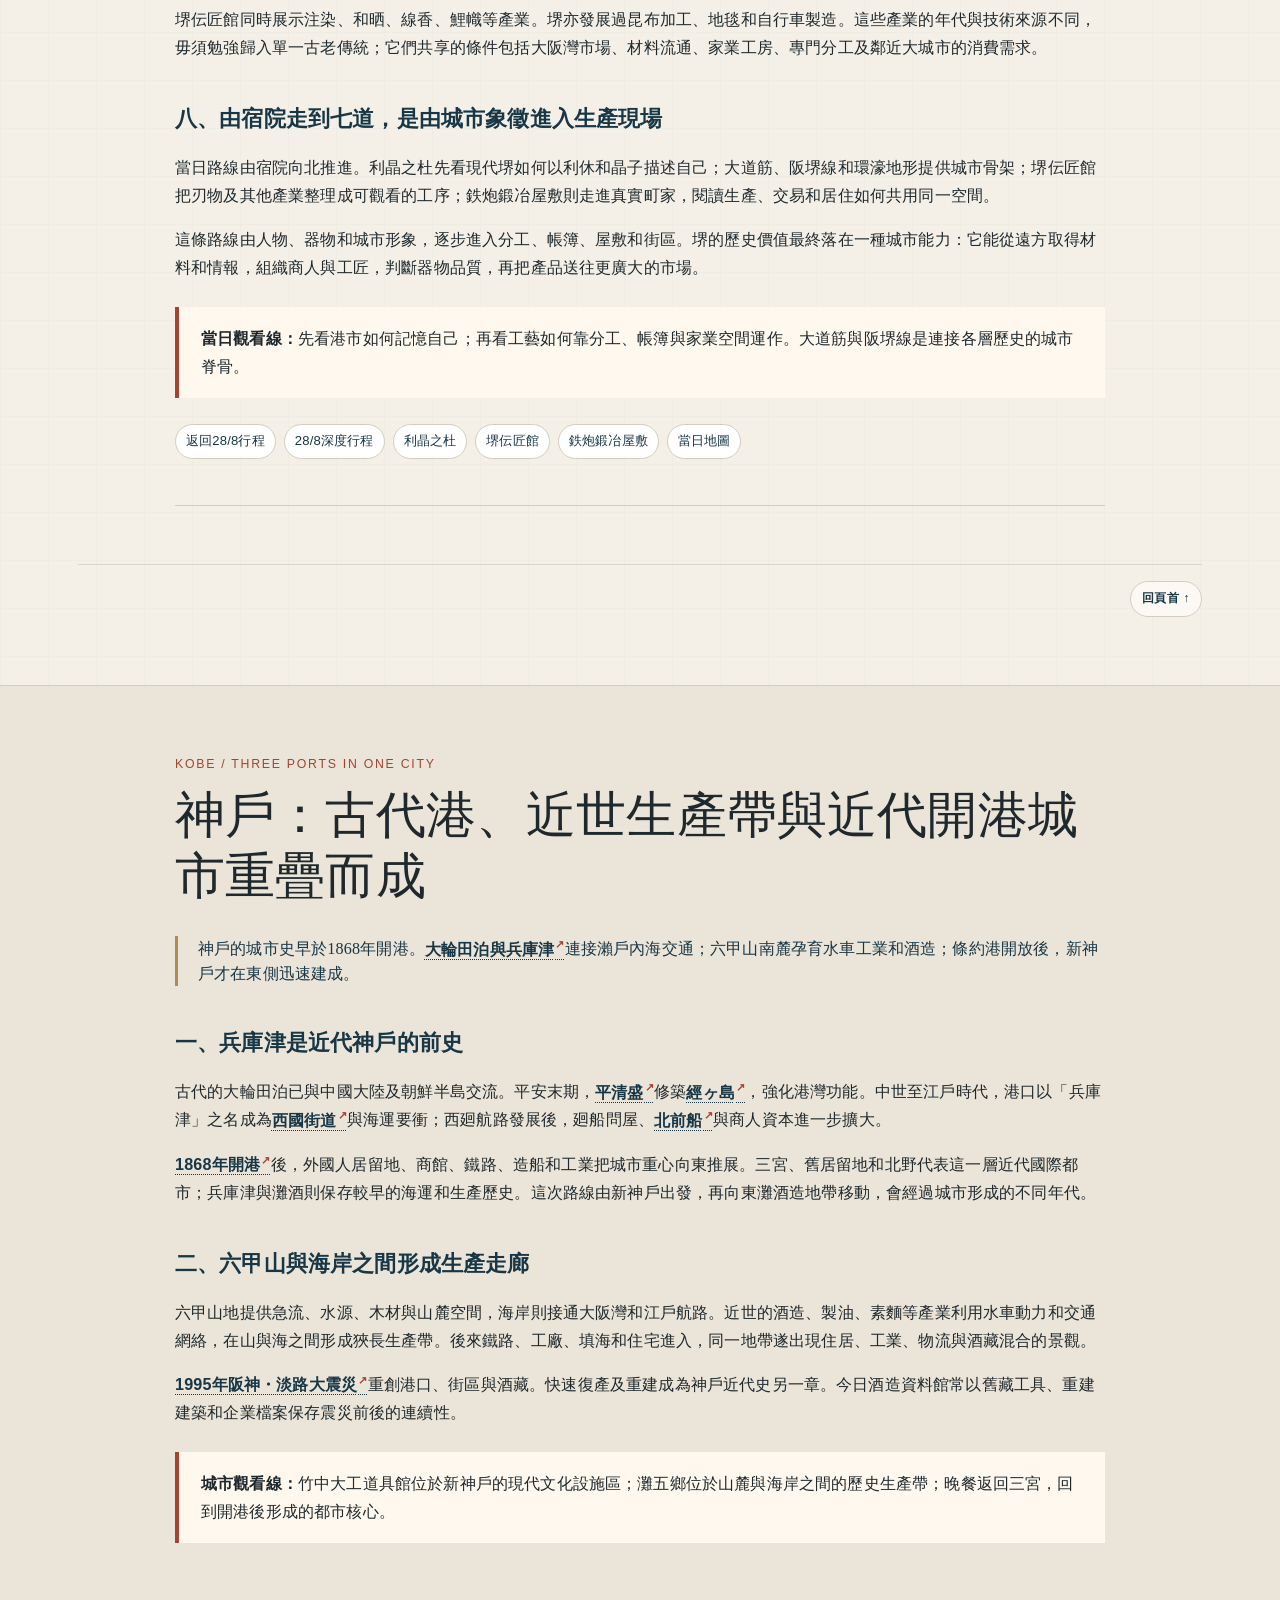
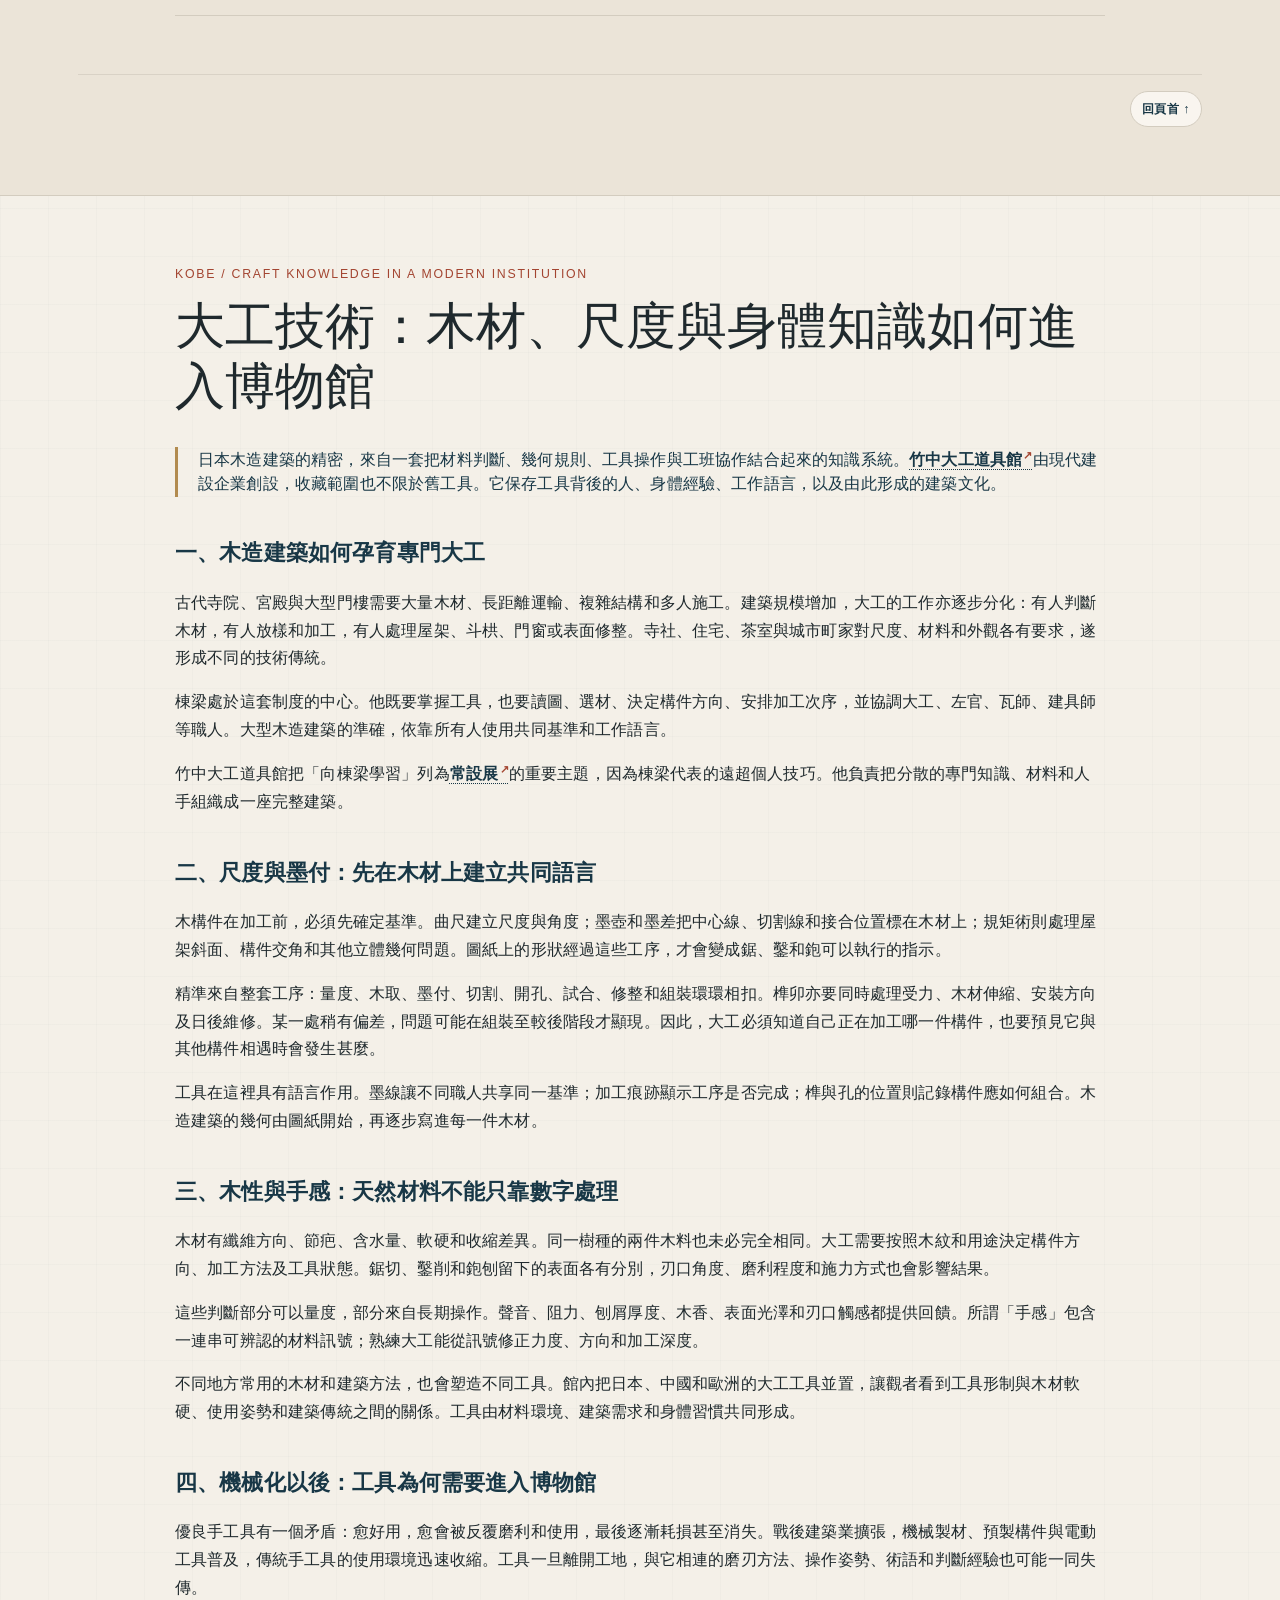
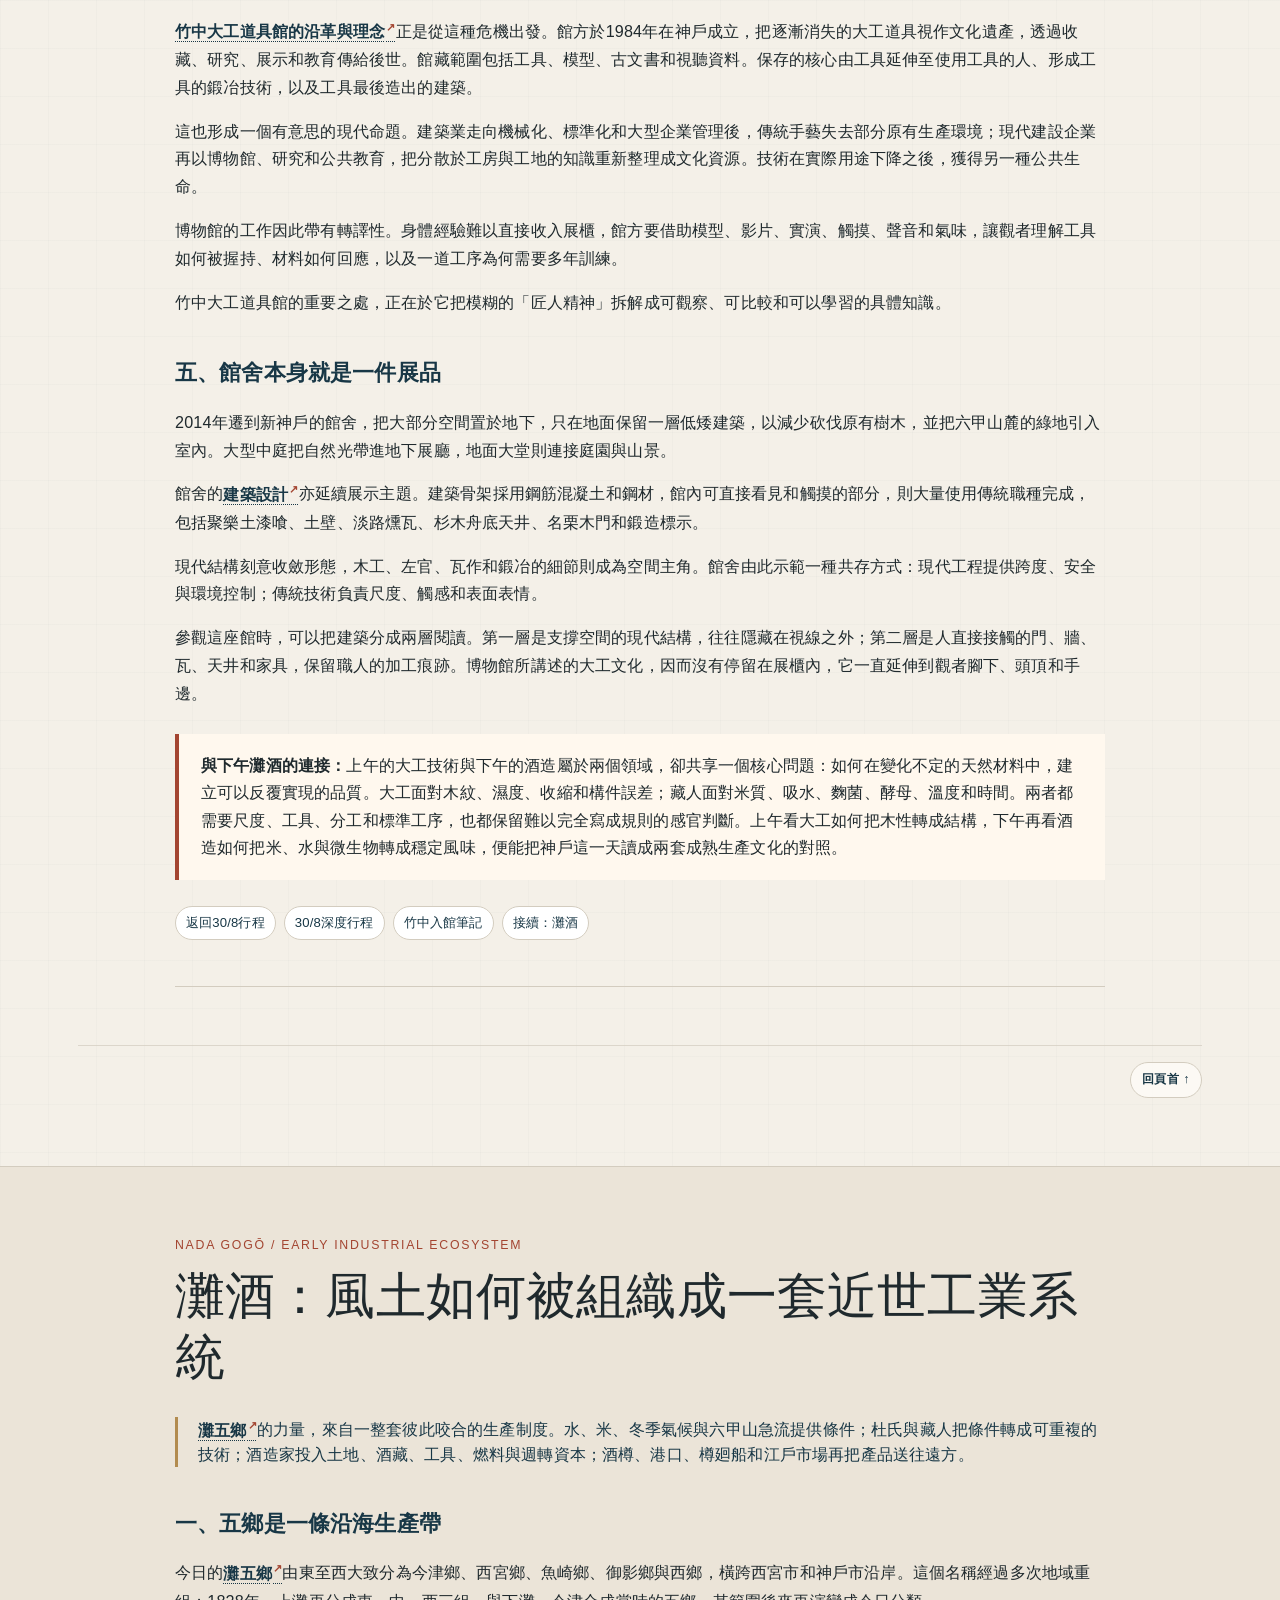
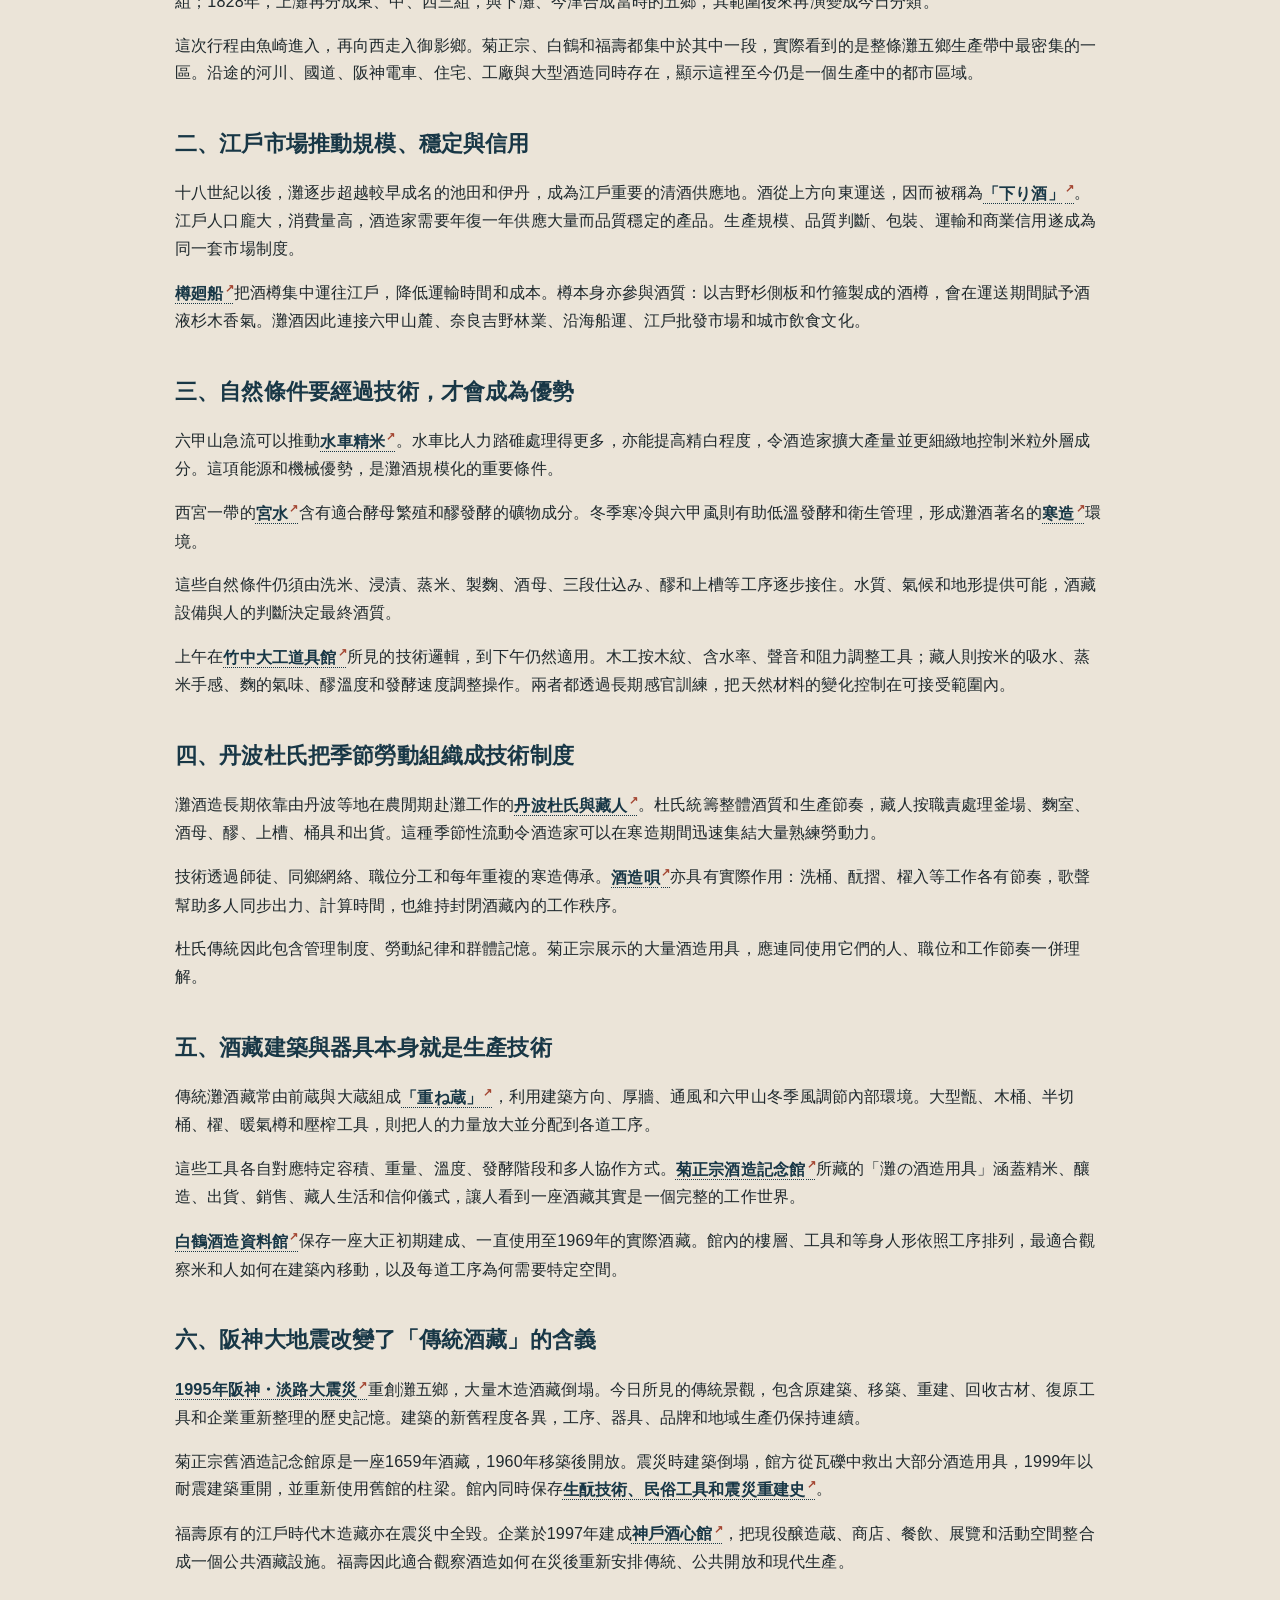
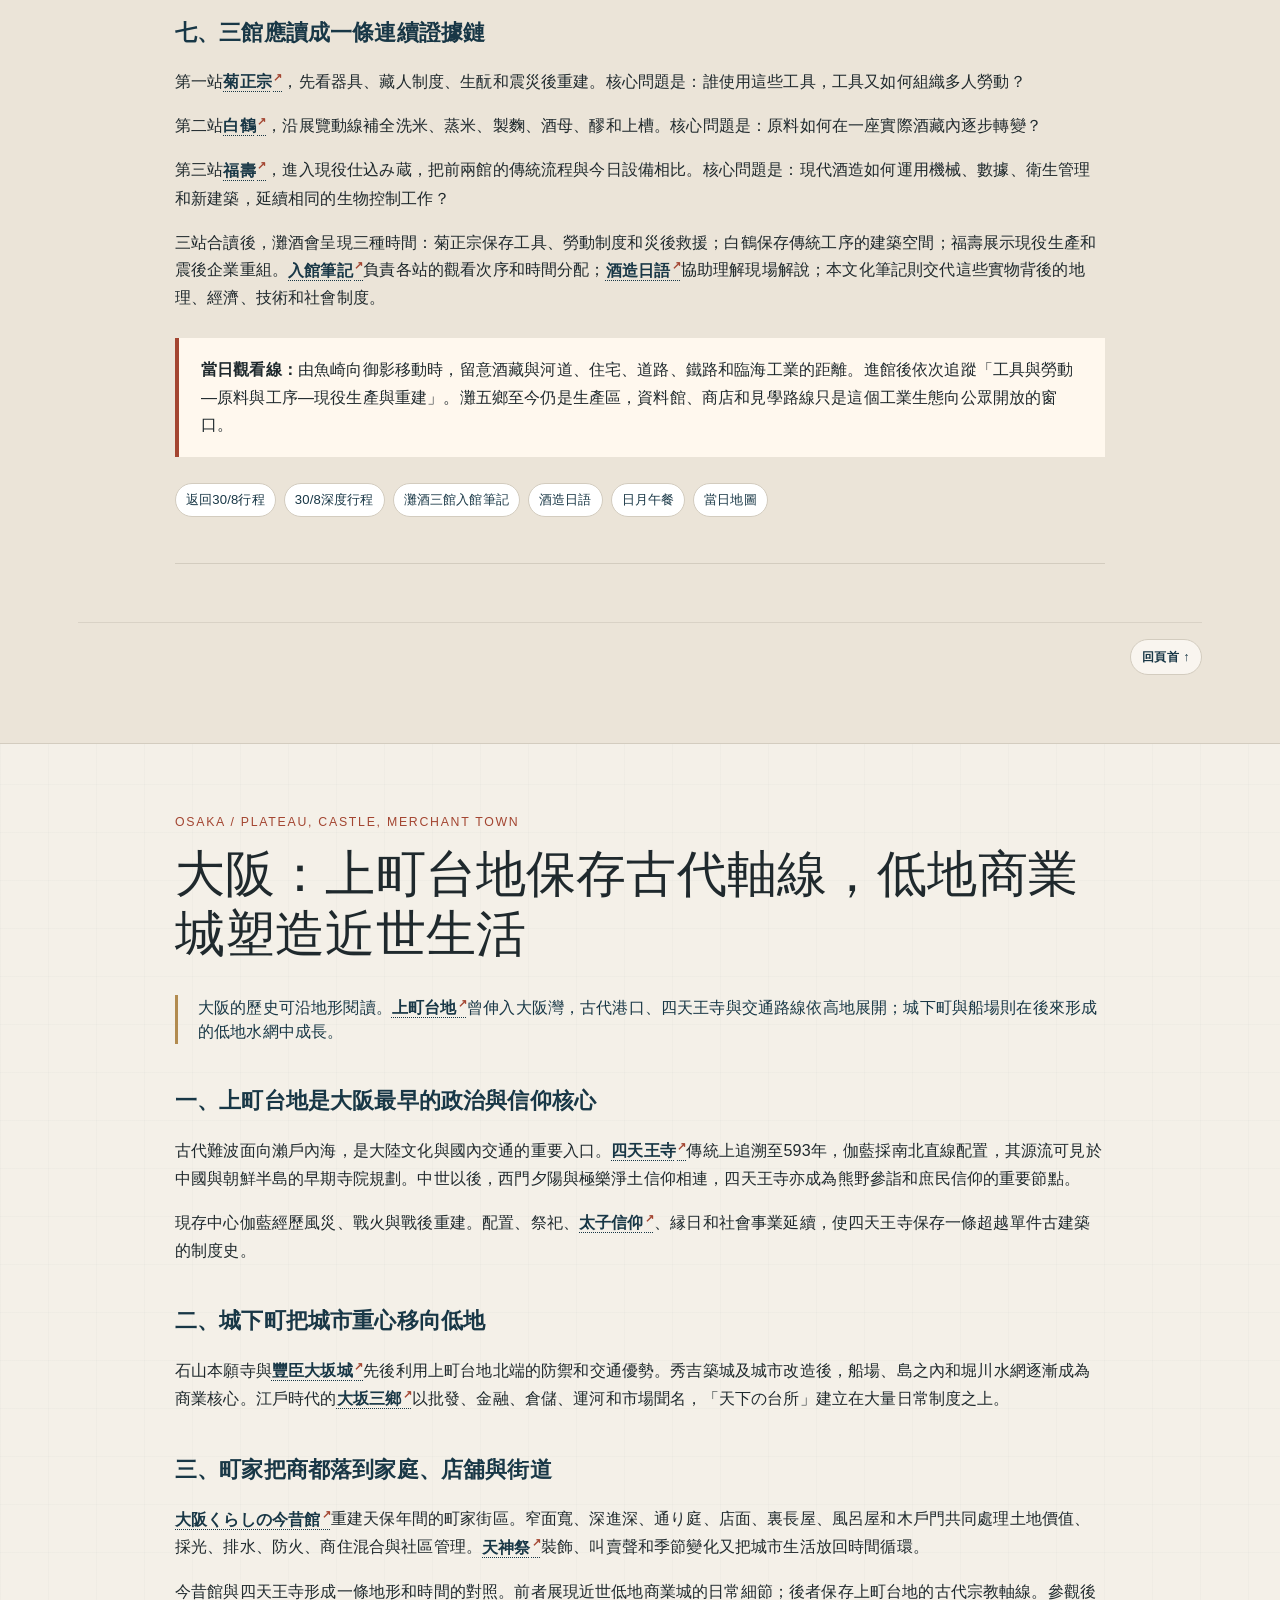
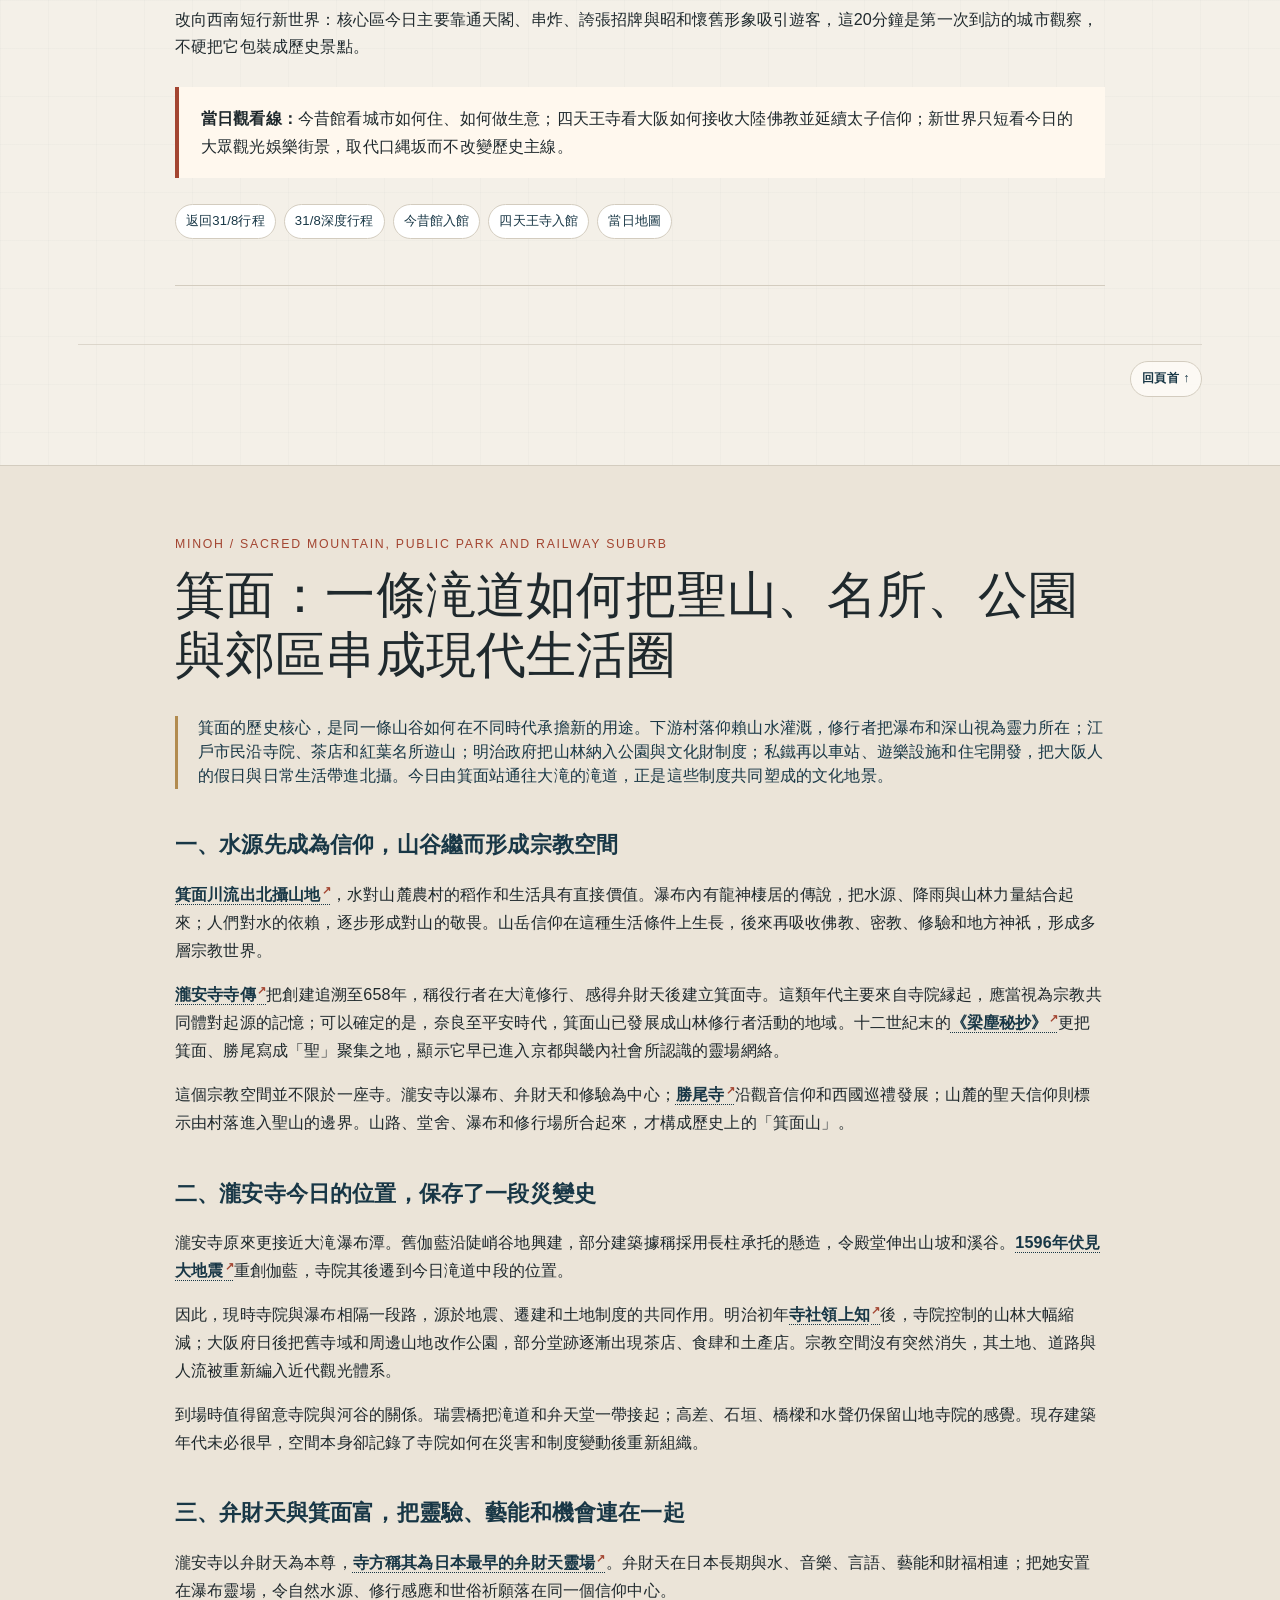
==== commit 5c892a4a: "Expand Sakai culture and museum notes" ====
--- a/culture.html
+++ b/culture.html
@@ -68,15 +68,38 @@
 <div class="interpret-box"><strong>當日觀看線：</strong>國博看圖像如何被保存與分類；東大寺看宗教制度如何佔據空間；依水園看後世如何把古都景觀轉化成私人審美。</div>
 <div class="contextual-links"><a href="daily.html#d0827">返回27/8行程</a><a href="deep-itinerary.html#nara">27/8深度行程</a><a href="museums.html#nara-museum">奈良國博入館</a><a href="museums.html#todaiji">東大寺入館</a><a href="todaiji.html">東大寺特別專頁</a><a href="maps.html#d0827">當日地圖</a></div></article></div></section>
 
-<section class="section" id="sakai"><div class="wrap"><article class="essay culture-depth"><div class="kicker">Sakai / port, credit, manufacture</div><h2>堺：三國交界的港市，如何養成自治、茶湯與金工</h2><p class="pullquote">「堺」之名來自<a class="term-link" href="https://www.sakai-tcb.or.jp/about-sakai/history/" target="_blank" rel="noopener noreferrer" title="堺觀光指南：堺的歷史與地名由來">攝津、河內、和泉三國交界</a>。地理上的邊界逐步變成流通優勢，港口、環濠、商人組織與海外交易共同孕育出一座高度自主的城市。</p>
-<h3>一、海運把邊界城市推向戰國黃金期</h3><p>堺在中世成為西日本海運樞紐，並參與<a class="term-link" href="https://www.sakai-tcb.or.jp/about-sakai/history/" target="_blank" rel="noopener noreferrer" title="堺觀光指南：對明貿易與南蠻貿易">對明貿易與南蠻貿易</a>。城市以<a class="term-link" href="https://www.city.sakai.lg.jp/shisei/toshi/toshikeikan/keikantorikumi/matinamisaisei/kangotoshi-hokubu-miryoku.html" target="_blank" rel="noopener noreferrer" title="堺市：環濠都市北部地區">環濠</a>保護街區，商人集團維持交易秩序、處理財產和外交談判。這種自治需要充足財力、共同規則與強大的協商能力，亦令堺在戰國權力競逐中具有特殊位置。</p>
-<p>1586年<a class="term-link" href="https://www.sakai-tcb.or.jp/feature/detail/81" target="_blank" rel="noopener noreferrer" title="堺觀光指南：豐臣秀吉與堺">豐臣秀吉</a>廢除環濠與自治特權，城市政治結構被納入統一政權。<a class="term-link" href="https://www.city.sakai.lg.jp/kurashi/jutaku/jutaku/jukyohyoji/cho.html" target="_blank" rel="noopener noreferrer" title="堺市：大坂夏之陣後的元和町割">1615年大坂夏之陣</a>前後，堺遭受嚴重破壞，江戶初期再以<a class="term-link" href="https://www.city.sakai.lg.jp/kurashi/jutaku/jutaku/jukyohyoji/cho.html" target="_blank" rel="noopener noreferrer" title="堺市：元和の町割">「元和の町割」</a>重整街區。今日大道筋、宿院與北旅籠一帶的線性空間，仍可讓人想像近世重建後的市街骨架。</p>
-<h3>二、茶湯來自商業世界的器物與信用</h3><p>堺商人接觸唐物、南蠻貨、茶器與跨地域資訊。茶會需要器物鑑賞、座敷規矩、贈答、人脈與主客秩序，與商業信用共享一套細密的判斷方式。<a class="term-link" href="https://sakai-rishonomori.com/" target="_blank" rel="noopener noreferrer" title="さかい利晶の杜：千利休">千利休</a>將簡素、留白、不對稱與控制推向成熟，使堺商人文化進入全國性的權力與審美舞台。</p>
-<p><a class="term-link" href="https://sakai-rishonomori.com/" target="_blank" rel="noopener noreferrer" title="さかい利晶の杜官方網站">利晶之杜</a>把利休與<a class="term-link" href="https://sakai-rishonomori.com/" target="_blank" rel="noopener noreferrer" title="さかい利晶の杜：与謝野晶子">与謝野晶子</a>並置，跨越約三百年。這個組合顯示堺在近代重新編寫城市身份：利休代表茶湯與商都傳統，晶子代表近代文學、女性自我表述和城市教育。地方紀念館本身也參與文化記憶的建造。</p>
-<h3>三、火器與刃物延續同一套製造能力</h3><p>十六世紀<a class="term-link" href="https://www.sakai-tcb.or.jp/about-sakai/origin/main.html" target="_blank" rel="noopener noreferrer" title="堺觀光指南：堺與鉄炮">火繩槍傳入日本</a>後，堺憑藉金工、商業網絡、材料採購與訂單能力成為重要生產地。製槍要求槍管鍛造、螺絲、木作、尺寸控制與試射；各工序分布於家業和街區之中。<a class="term-link" href="https://www.sakai-tcb.or.jp/spot/detail/27" target="_blank" rel="noopener noreferrer" title="堺觀光指南：鉄炮鍛冶屋敷">鉄炮鍛冶屋敷</a>保存的住居兼作業場，正好呈現城市製造嵌入日常生活的方式。</p>
-<p><a class="term-link" href="https://www.sakai-tcb.or.jp/spot/detail/407" target="_blank" rel="noopener noreferrer" title="堺伝匠館：堺刃物與傳統產業">堺刃物</a>在江戶時代與煙草包丁等需求一同發展，後來擴展至料理包丁。鍛造、刃付、研磨、柄付與銷售由不同專門者分工，品質來自整條生產鏈的協作。火器與廚刀用途相距甚遠，背後仍共享材料知識、熱處理、精度、分工和市場。</p>
-<h3>四、由宿院走到七道，等於走過城市功能的變化</h3><p>利晶之杜先交代城市如何記憶人物；宿院與弥助把港市生活放回街道和餐桌；<a class="term-link" href="https://www.sakai-tcb.or.jp/spot/detail/407" target="_blank" rel="noopener noreferrer" title="堺觀光指南：堺伝匠館">堺伝匠館</a>總結現存傳統產業；鉄炮鍛冶屋敷則進入實際生產空間。由南向北的路線逐步離開象徵人物，走向工序、家業和街區。</p>
-<div class="interpret-box"><strong>當日觀看線：</strong>先看商都如何描述自己，再看商品如何由工匠、住居與市場共同製成。大道筋和阪堺線是連接各層歷史的城市脊骨。</div>
+<section class="section" id="sakai"><div class="wrap"><article class="essay culture-depth"><div class="kicker">Sakai / port, credit, manufacture</div><h2>堺：邊界港市如何把交易、器物與工藝變成城市能力</h2><p class="pullquote">「堺」一名通常解釋為攝津、河內與和泉三國之界。這個邊界位置沒有令城市變得偏遠，反而接通大阪灣、瀨戶內海航路與多條陸路。中世堺由此成為人、貨物、情報與信用交會的港市。港口帶來海外器物和金屬原料；商人組織維持交易；茶人判斷器物與人情；工匠再把訂單轉成火器、刃物及其他商品。</p>
+<h3>一、自治來自商人集體管理城市的能力</h3>
+<p>十五至十六世紀的堺參與遣明貿易與南蠻貿易。富商被稱為<a class="term-link" href="https://www.city.sakai.lg.jp/kanko/rekishi/bunkazai/bunkazai/isekishokai/kangotoshi.html" target="_blank" rel="noopener noreferrer" title="堺市：堺環濠都市遺跡與會合衆、納屋衆">會合衆、納屋衆</a>，他們透過會議、財力、信用與人脈處理祭禮、交易秩序、城市設施和對外協商。</p>
+<p>這種自治沒有現代主權國家的含義。堺仍處於守護、寺社、三好氏、織田信長及豐臣秀吉等權力之間；商人集團的本事，在於透過談判和集體決策，為城市爭取相當大的行動空間。</p>
+<p>今日<a class="term-link" href="https://www.city.sakai.lg.jp/kanko/rekishi/bunkazai/bunkazai/tenjikai/chanoyu/kaisho.html" target="_blank" rel="noopener noreferrer" title="堺市：會合衆的會所、書院跡">開口神社</a>南側的發掘尤其重要。中世時，這裡屬堺南莊鎮守與神宮寺範圍。會合衆很可能在社寺的會所討論祭禮、政治和經濟事務。1535年的修築捐款名單中，亦見武野紹鷗和千與四郎——後來的千利休——之名。宗教空間、城市會議、商人捐獻與茶人網絡在同一地點重疊，正是堺自治文化的具體形態。</p>
+<h3>二、地下遺跡比「東洋威尼斯」的稱號更可靠</h3>
+<p>今日所見的堺舊市街，大部分地面建築未能直接追溯至戰國黃金期；城市地下卻保存了更完整的證據。<a class="term-link" href="https://www.city.sakai.lg.jp/kanko/rekishi/bunkazai/bunkazai/isekishokai/kangotoshi.html" target="_blank" rel="noopener noreferrer" title="堺市：堺環濠都市遺跡">堺環濠都市遺跡</a>範圍廣闊，發掘時可見多層火災燒土、屋敷分界、水井、器物及大量陶瓷。</p>
+<p>這些燒土層記錄堺反覆遭受火災、戰亂並重新整地建城的過程。出土的中國陶瓷、日本各地茶陶及生活器具，亦證明海外貿易與器物消費確實深入城市生活。堺的繁榮由港口、倉儲、商家、工房和高密度消費共同構成，遠比一個浪漫稱號複雜。</p>
+<p>豐臣秀吉在1580年代加強控制堺，命令填濠、設置代官並收編城市政治。考古資料顯示，秀吉介入後建築密度和器物數量仍有增加。真正造成大規模破壞的是1615年大坂夏之陣前後的火災。江戶幕府其後以「元和之町割」重整街區。今日大道筋、宿院、材木町和北旅籠一帶的城市骨架，主要來自這次近世重建。</p>
+<h3>三、茶湯把商業判斷轉化成器物與空間秩序</h3>
+<p>堺商人長期接觸唐物、南蠻貨、陶瓷和跨地域情報。茶會需要選器、辨物、安排座次、管理時間、理解贈答含義，也要求主人準確判斷客人的身分和關係。這些能力與商業信用、貨物鑑定和談判習慣共享同一種細密眼光。</p>
+<p><a class="term-link" href="https://www.city.sakai.lg.jp/kanko/sakai/keisho/senjintachi/sonota.html" target="_blank" rel="noopener noreferrer" title="堺市：武野紹鷗等堺先人">武野紹鷗</a>在堺推動侘茶，影響今井宗久和千利休等人。<a class="term-link" href="https://www.city.sakai.lg.jp/kanko/sakai/keisho/senjintachi/sennorikyu.html" target="_blank" rel="noopener noreferrer" title="堺市：千利休">千利休</a>出身堺富裕商家，先學東山風茶湯，再師從紹鷗。他後來服務織田信長與豐臣秀吉，把堺町衆的器物判斷、空間控制和交際技術帶入統一政權的政治舞台。</p>
+<p>利休茶室的價值可以從尺度閱讀。小間、躙口、床之間、爐位、座次和視線共同限制人的姿勢與行動。空間愈小，主客之間每個動作愈清楚。器物的選擇、放置和使用順序也由此獲得更高密度的意義。</p>
+<p>考古資料顯示，茶湯在堺的社會基礎比幾位著名茶人更廣。環濠都市遺址出土大量茶陶，部分更可能是特別訂製品。商人以至一般町人都參與茶湯，令它成為一種城市生活技術，而非少數武將的孤立嗜好。</p>
+<h3>四、利休與晶子顯示堺如何重新書寫自身</h3>
+<p><a class="term-link" href="https://sakai-rishonomori.com/" target="_blank" rel="noopener noreferrer" title="さかい利晶の杜官方網站">さかい利晶の杜</a>把千利休與與謝野晶子並置。兩人相距約三百年，社會環境和創作媒介亦完全不同。這種並置反映現代堺如何選擇代表人物，將中世商都的茶湯與近代城市的文學、出版和教育放在同一套地方記憶中。</p>
+<p>晶子出身堺的和菓子商家駿河屋。她由地方商家女兒進入東京的《明星》文學圈，透過短歌、詩、評論、古典翻譯、書籍裝幀和教育活動建立公共身分。館內若只把她讀成《亂髮》作者，會錯過她如何利用出版網絡、視覺設計、夫妻協作和長期寫作，參與近代知識生產。</p>
+<p>利休和晶子共享的地方特質，不在於某種固定的「堺精神」。兩人都生於商業家庭，也都善於使用當代媒介：利休以器物、茶室和身體規矩組織經驗；晶子以文字、雜誌、書籍和公共論述建立讀者。現代紀念館再把兩種媒介整理成城市文化資產。</p>
+<h3>五、火器製造依靠工藝、訂單與城市供應網</h3>
+<p>火繩槍傳入日本後，堺憑藉金工基礎、港口運輸、材料採購、商人資本和龐大訂單成為重要生產地。製槍需要把鐵板鍛接成筆直槍管，控制內徑、耐壓和點火結構；同時又需要槍床、金具、象眼和最後裝配。</p>
+<p>鐵炮鍛冶通常兼任生產管理者。他們製作槍管，也向「下職」訂購其他部件，管理規格、帳簿、交貨及品質。<a class="term-link" href="https://www.sakai-tcb.or.jp/feature/detail/84" target="_blank" rel="noopener noreferrer" title="堺觀光指南：鉄炮鍛冶屋敷">鉄炮鍛冶屋敷</a>保存的井上關右衛門家住宅與二萬多件文書，使這套制度可以由訂單、帳簿、圖面和實際空間互相核對。</p>
+<p>井上家在江戶時代較後期才加入鐵炮業，後來憑技術和經營能力擴大生產。1842年的記錄顯示，堺鐵炮鍛冶與全國239藩有交易，井上家更佔重要份額。這說明太平時代的火器需求沒有簡單消失；大名、旗本及各藩仍需要新製、更新、修理和特別訂造。</p>
+<h3>六、堺刃物把分工制度延續到料理世界</h3>
+<p>堺的金工背景可追溯至更早年代；今日料理包丁產業的直接脈絡，主要由十六世紀後半的煙草包丁發展。煙草種植增加後，需要能把葉片切得細而均勻的專用刀。堺包丁因切味受重視，江戶幕府後來准許使用「堺極」印記，品質聲譽由此傳至全國。</p>
+<p><a class="term-link" href="https://www.city.sakai.lg.jp/kanko/sakai/keisho/dentosangyo/sakaiuchihamono.html" target="_blank" rel="noopener noreferrer" title="堺市：堺打刃物">堺打刃物</a>的核心是分業。鍛造職人把軟鐵「地金」與硬鋼「刃金」加熱鍛接成刀胚；刃付職人利用多種砥石修正形狀、厚薄、歪曲和刃線；柄付職人再裝柄並調整重心。刃付本身已有十多道工序。一把刀的品質由多人接力完成，需要每一站都理解前後工序能承受多少誤差。</p>
+<p>這套制度與鉄炮製造有相通之處：專門者分工、商家整合訂單、品質由工序交接累積。兩者的用途、技術細節和市場制度各自不同，卻共同顯示堺擅長把分散工房組成可靠的生產網絡。</p>
+<h3>七、刃物以外，堺仍是一座多種專門產業並存的城市</h3>
+<p>堺伝匠館同時展示注染、和晒、線香、鯉幟等產業。堺亦發展過昆布加工、地毯和自行車製造。這些產業的年代與技術來源不同，毋須勉強歸入單一古老傳統；它們共享的條件包括大阪灣市場、材料流通、家業工房、專門分工及鄰近大城市的消費需求。</p>
+<h3>八、由宿院走到七道，是由城市象徵進入生產現場</h3>
+<p>當日路線由宿院向北推進。利晶之杜先看現代堺如何以利休和晶子描述自己；大道筋、阪堺線和環濠地形提供城市骨架；堺伝匠館把刃物及其他產業整理成可觀看的工序；鉄炮鍛冶屋敷則走進真實町家，閱讀生產、交易和居住如何共用同一空間。</p>
+<p>這條路線由人物、器物和城市形象，逐步進入分工、帳簿、屋敷和街區。堺的歷史價值最終落在一種城市能力：它能從遠方取得材料和情報，組織商人與工匠，判斷器物品質，再把產品送往更廣大的市場。</p>
+<div class="interpret-box"><strong>當日觀看線：</strong>先看港市如何記憶自己；再看工藝如何靠分工、帳簿與家業空間運作。大道筋與阪堺線是連接各層歷史的城市脊骨。</div>
 <div class="contextual-links"><a href="daily.html#d0828">返回28/8行程</a><a href="deep-itinerary.html#sakai">28/8深度行程</a><a href="museums.html#risho">利晶之杜</a><a href="museums.html#cut">堺伝匠館</a><a href="museums.html#teppo">鉄炮鍛冶屋敷</a><a href="maps.html#d0828">當日地圖</a></div></article></div></section>
 
 <section class="section alt" id="kobe"><div class="wrap"><article class="essay culture-depth"><div class="kicker">Kobe / three ports in one city</div><h2>神戶：古代港、近世生產帶與近代開港城市重疊而成</h2><p class="pullquote">神戶的城市史早於1868年開港。<a class="term-link" href="https://www.city.kobe.lg.jp/information/institution/institution/document/archive/detail/history_01.html" target="_blank" rel="noopener noreferrer" title="神戶市文書館：大輪田泊、兵庫津與神戶港史">大輪田泊與兵庫津</a>連接瀨戶內海交通；六甲山南麓孕育水車工業和酒造；條約港開放後，新神戶才在東側迅速建成。</p>
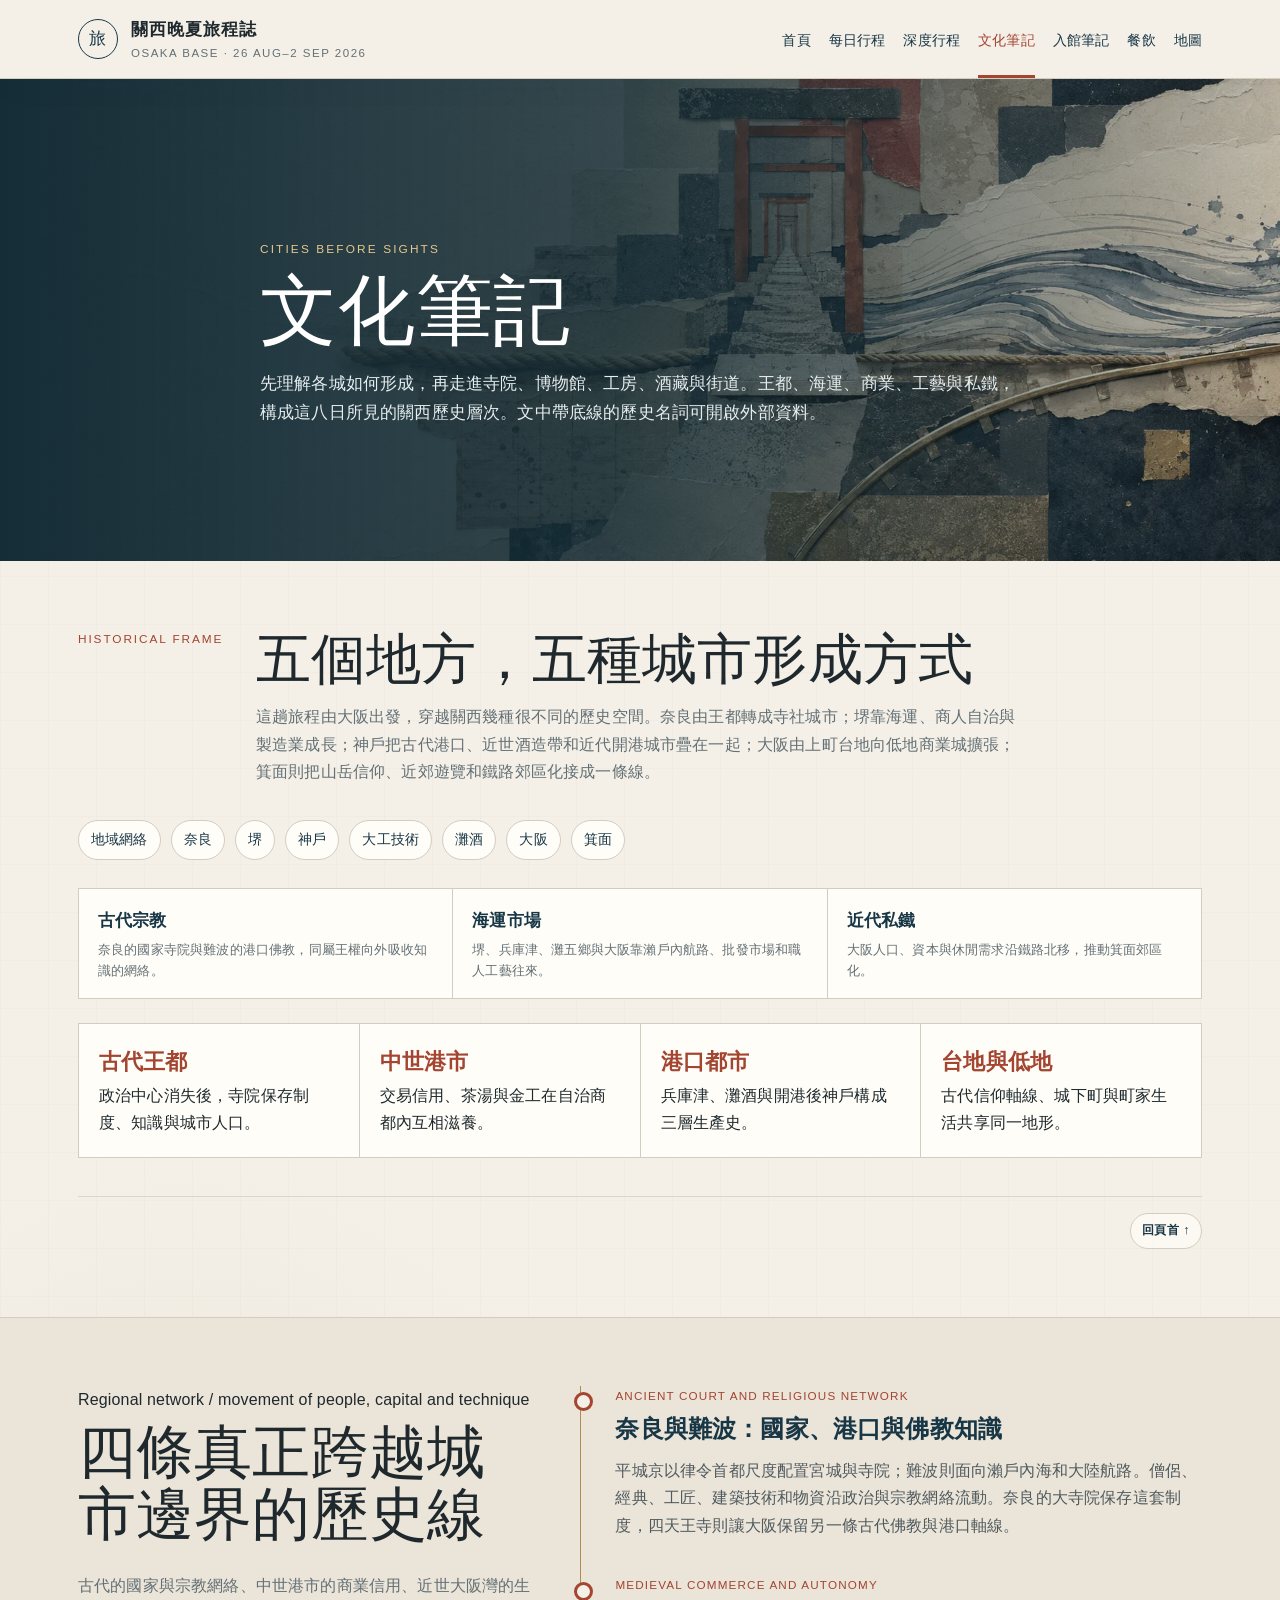
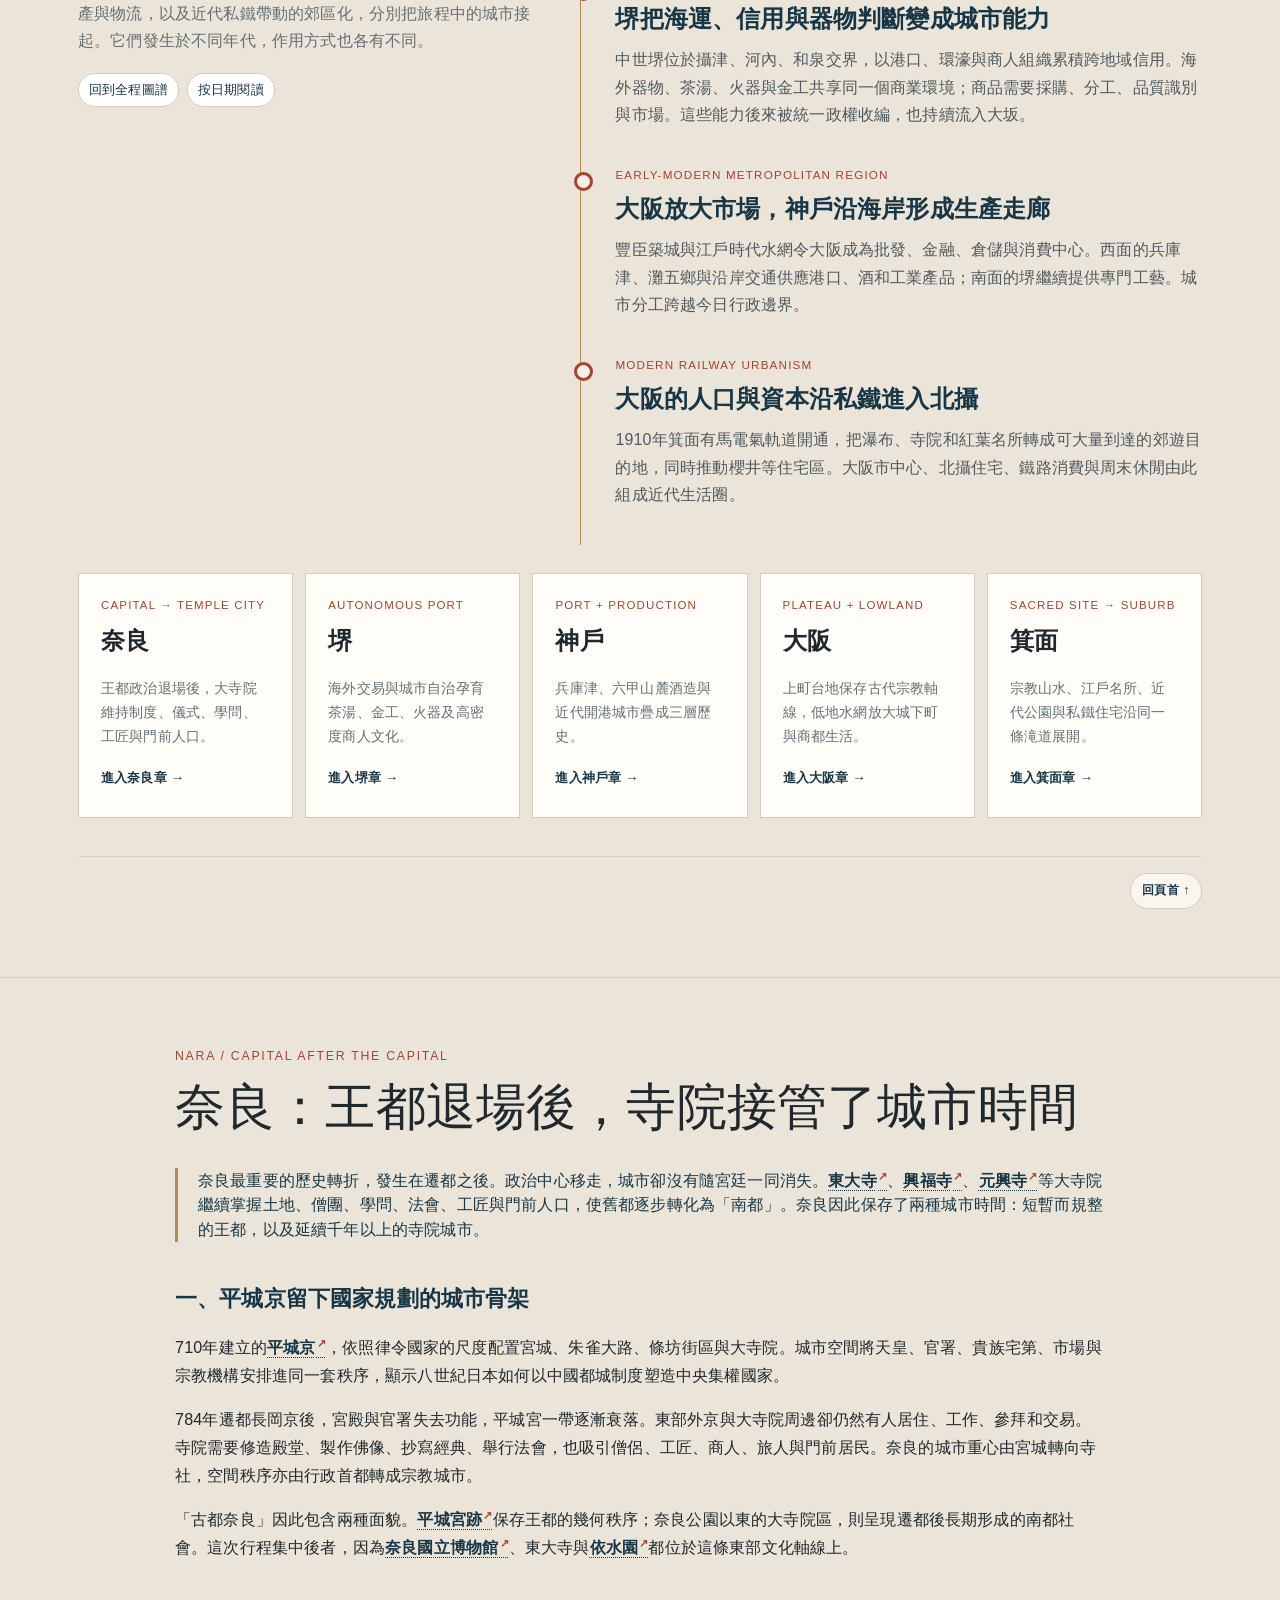
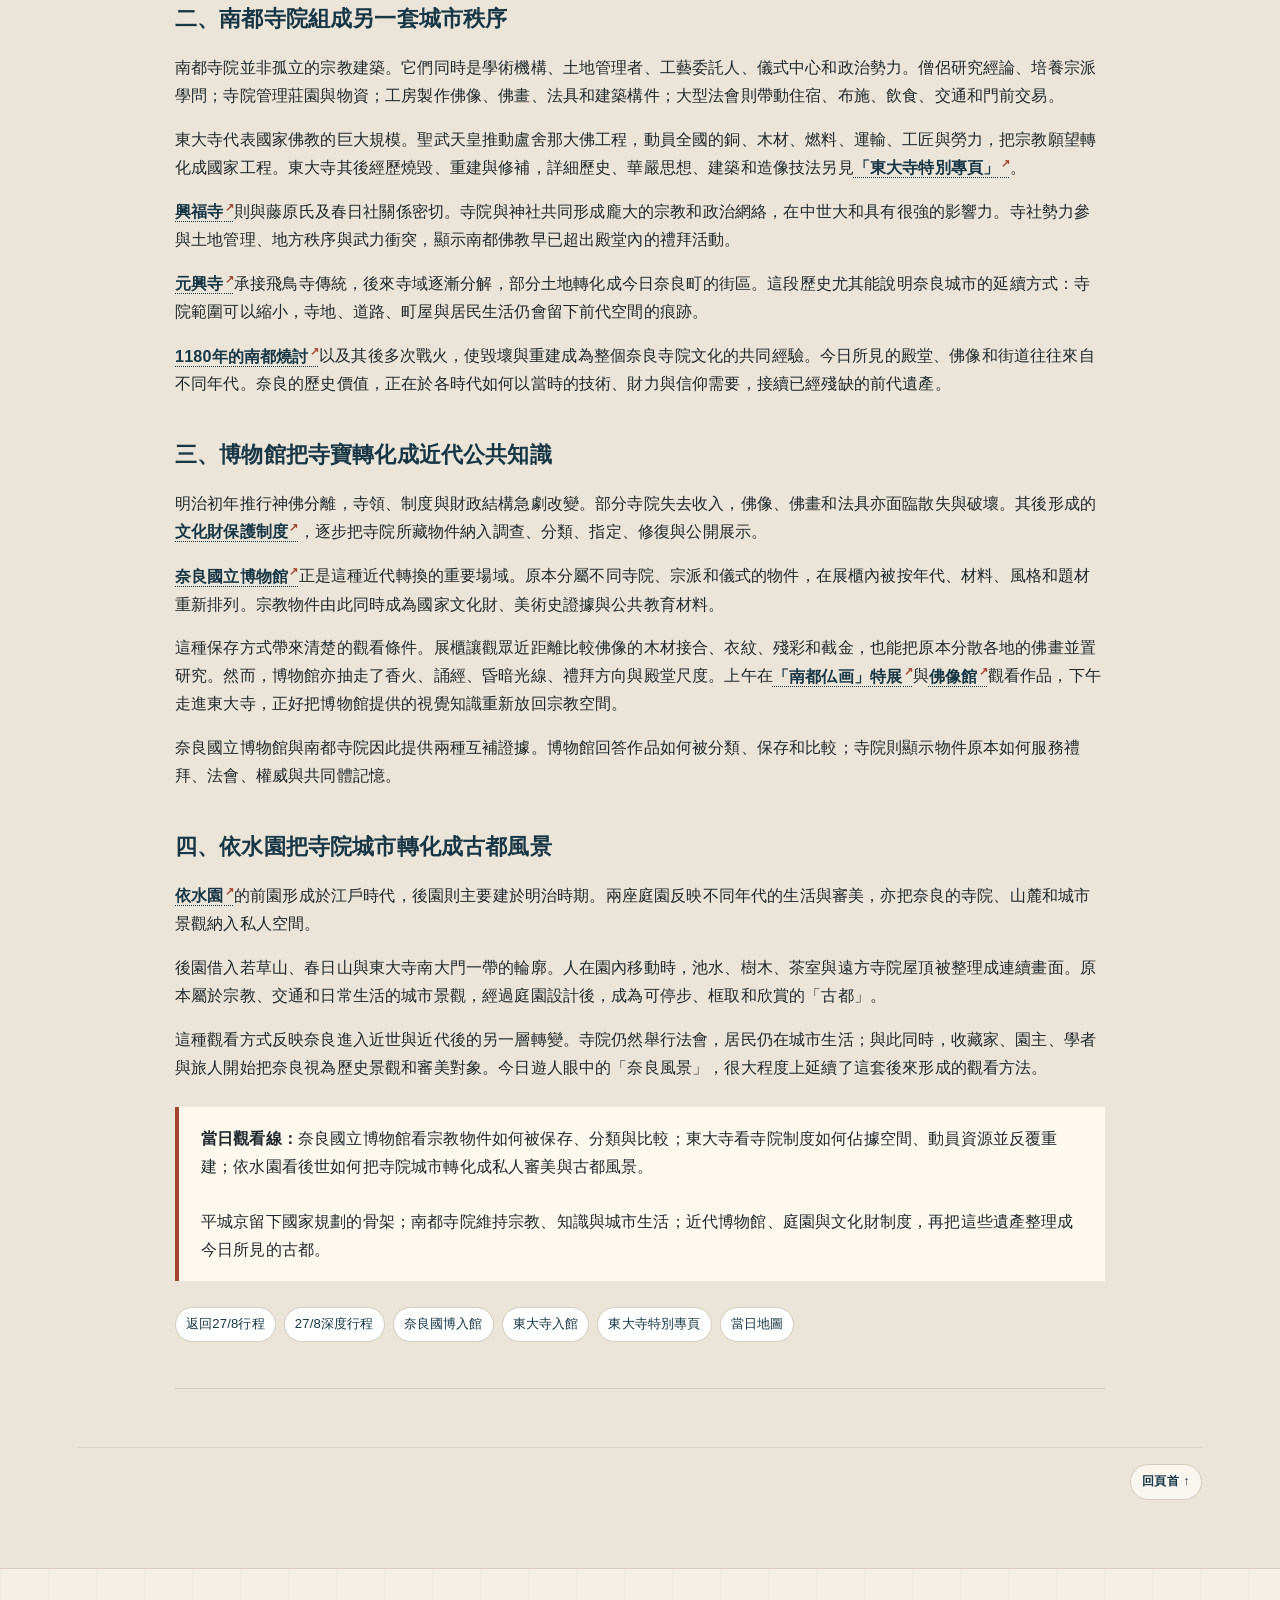
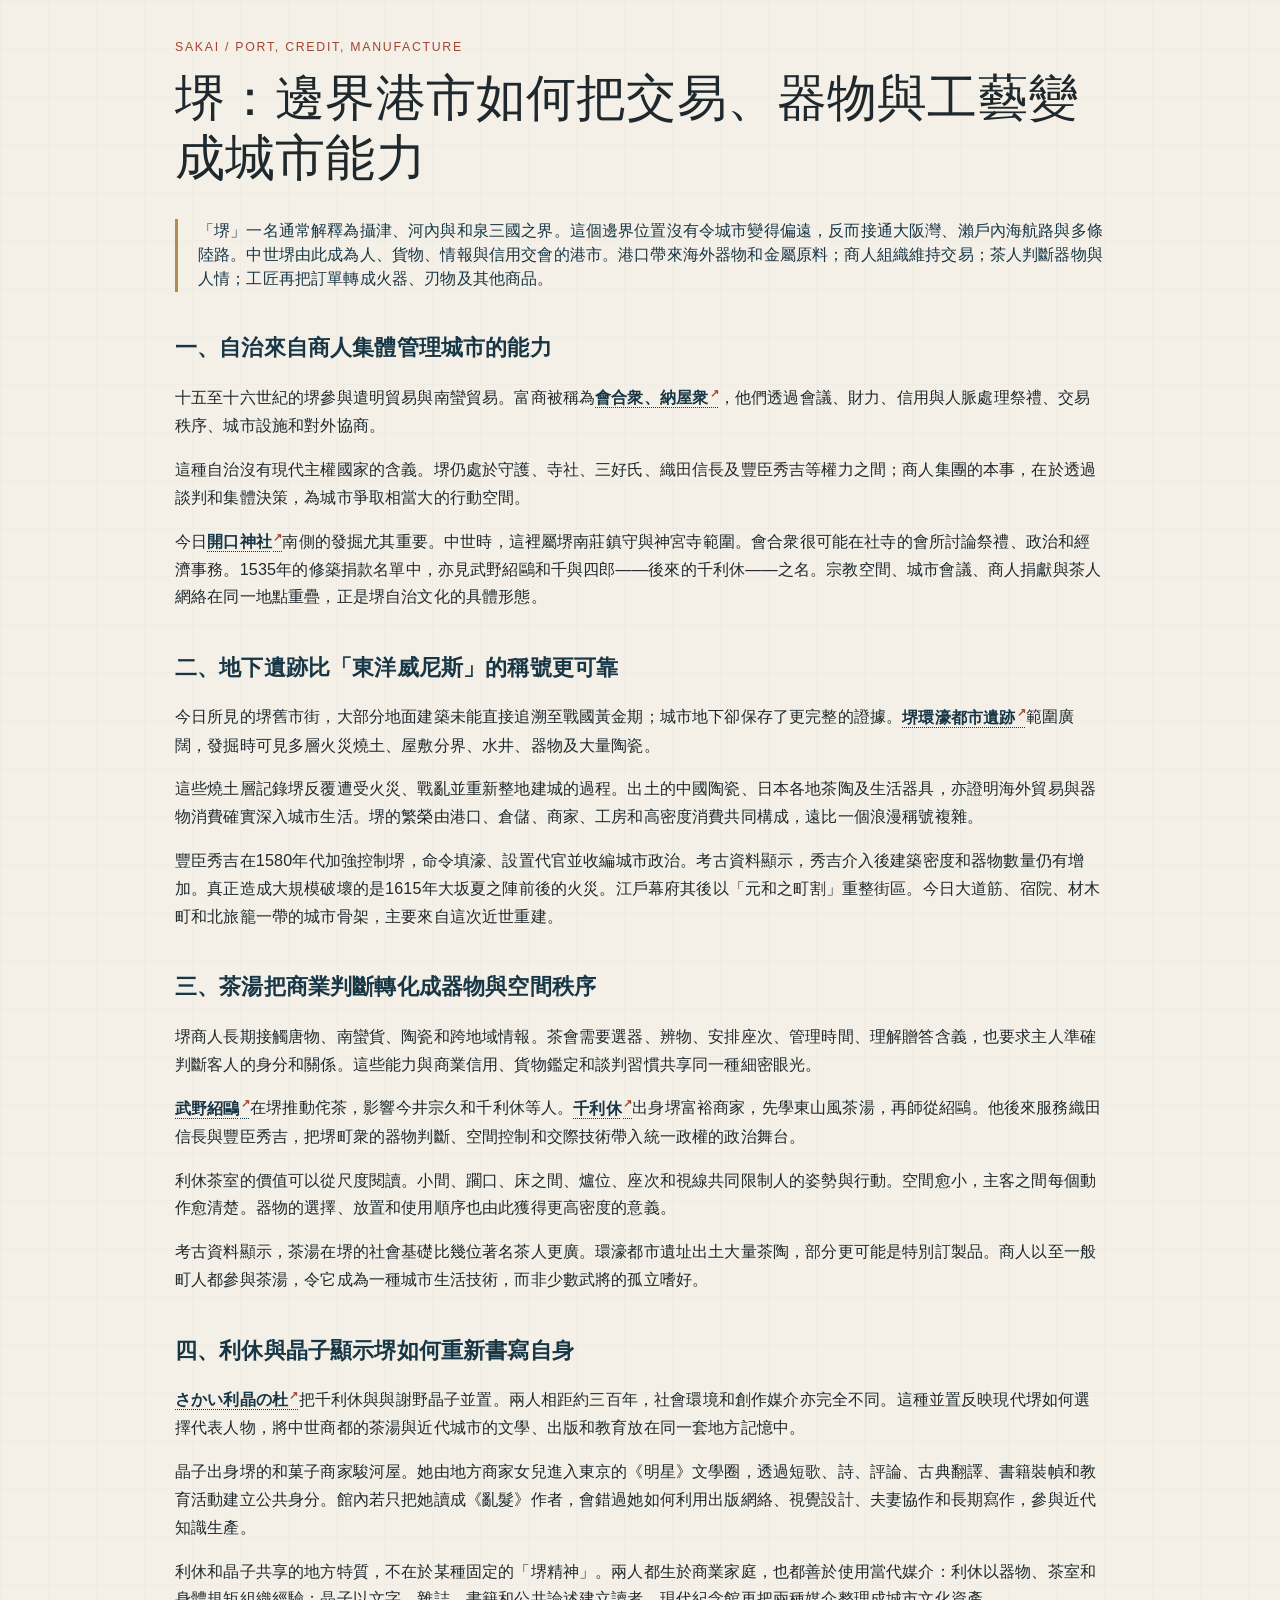
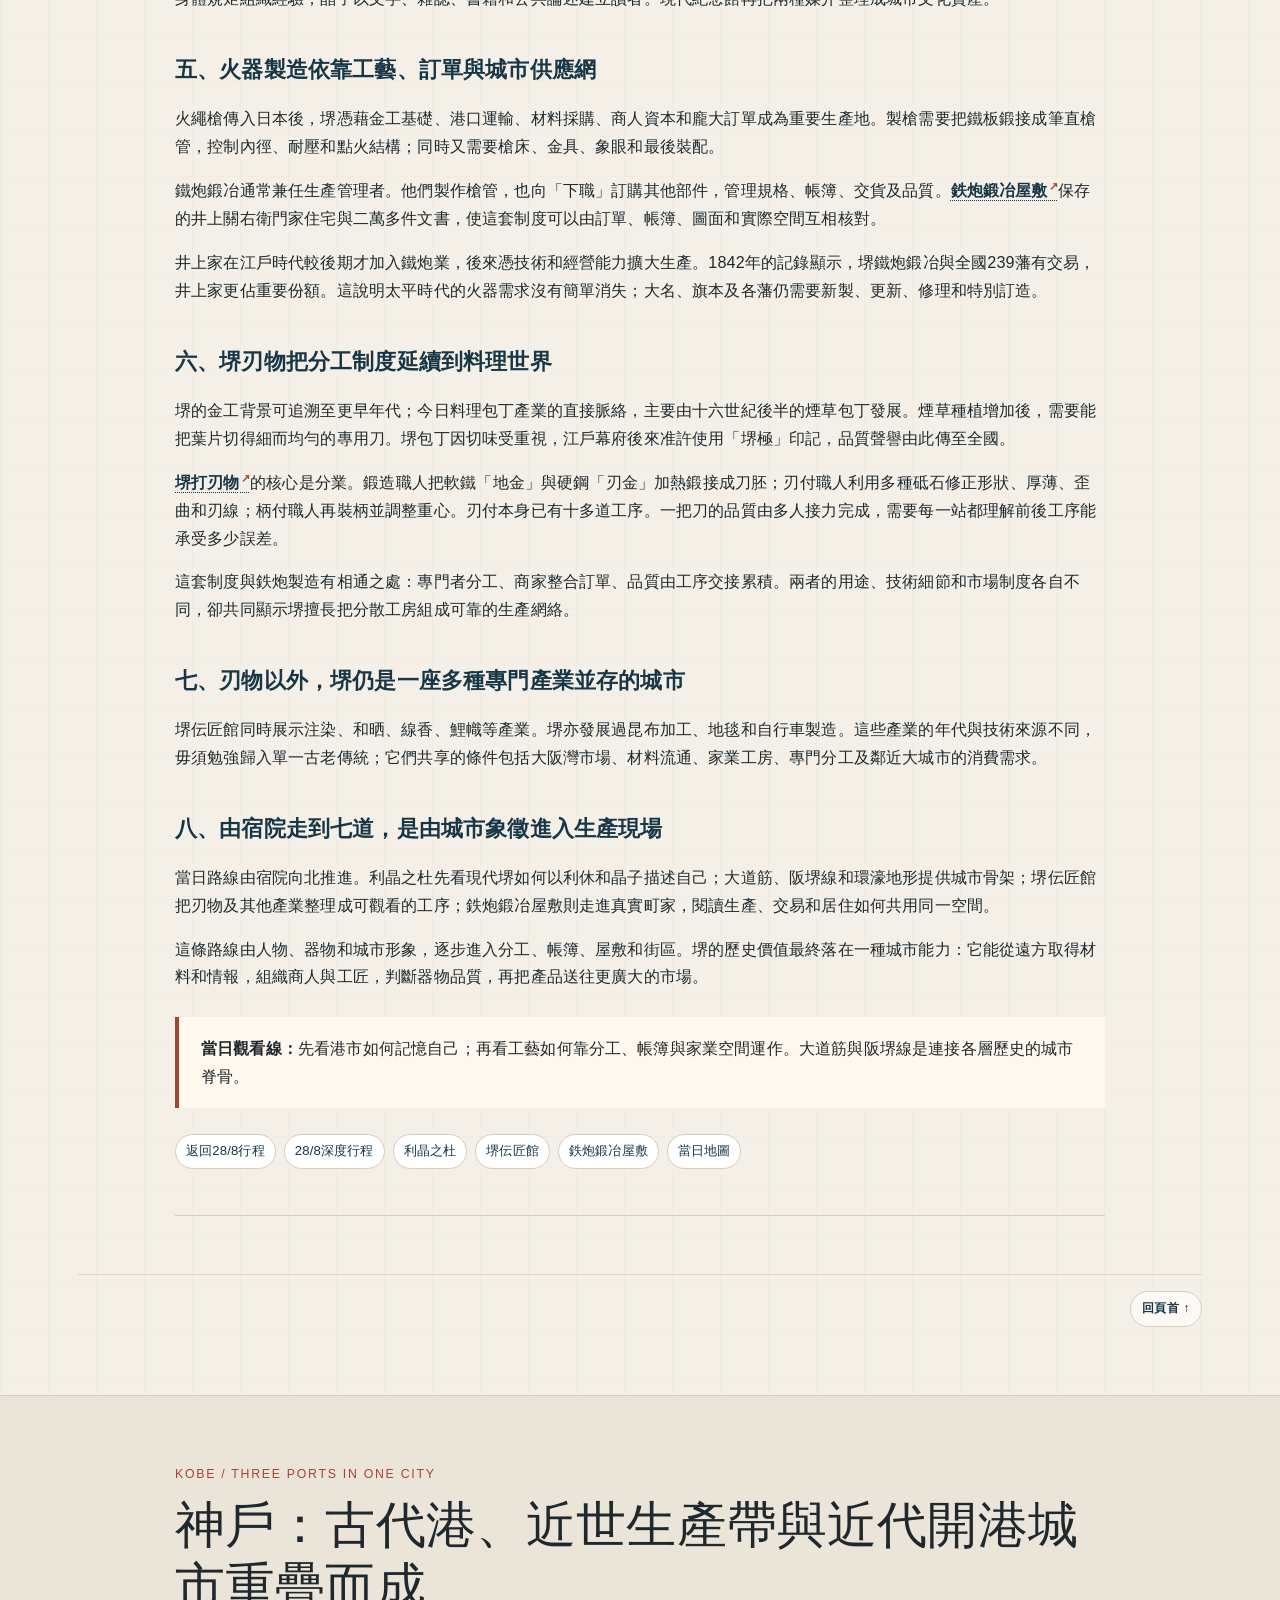
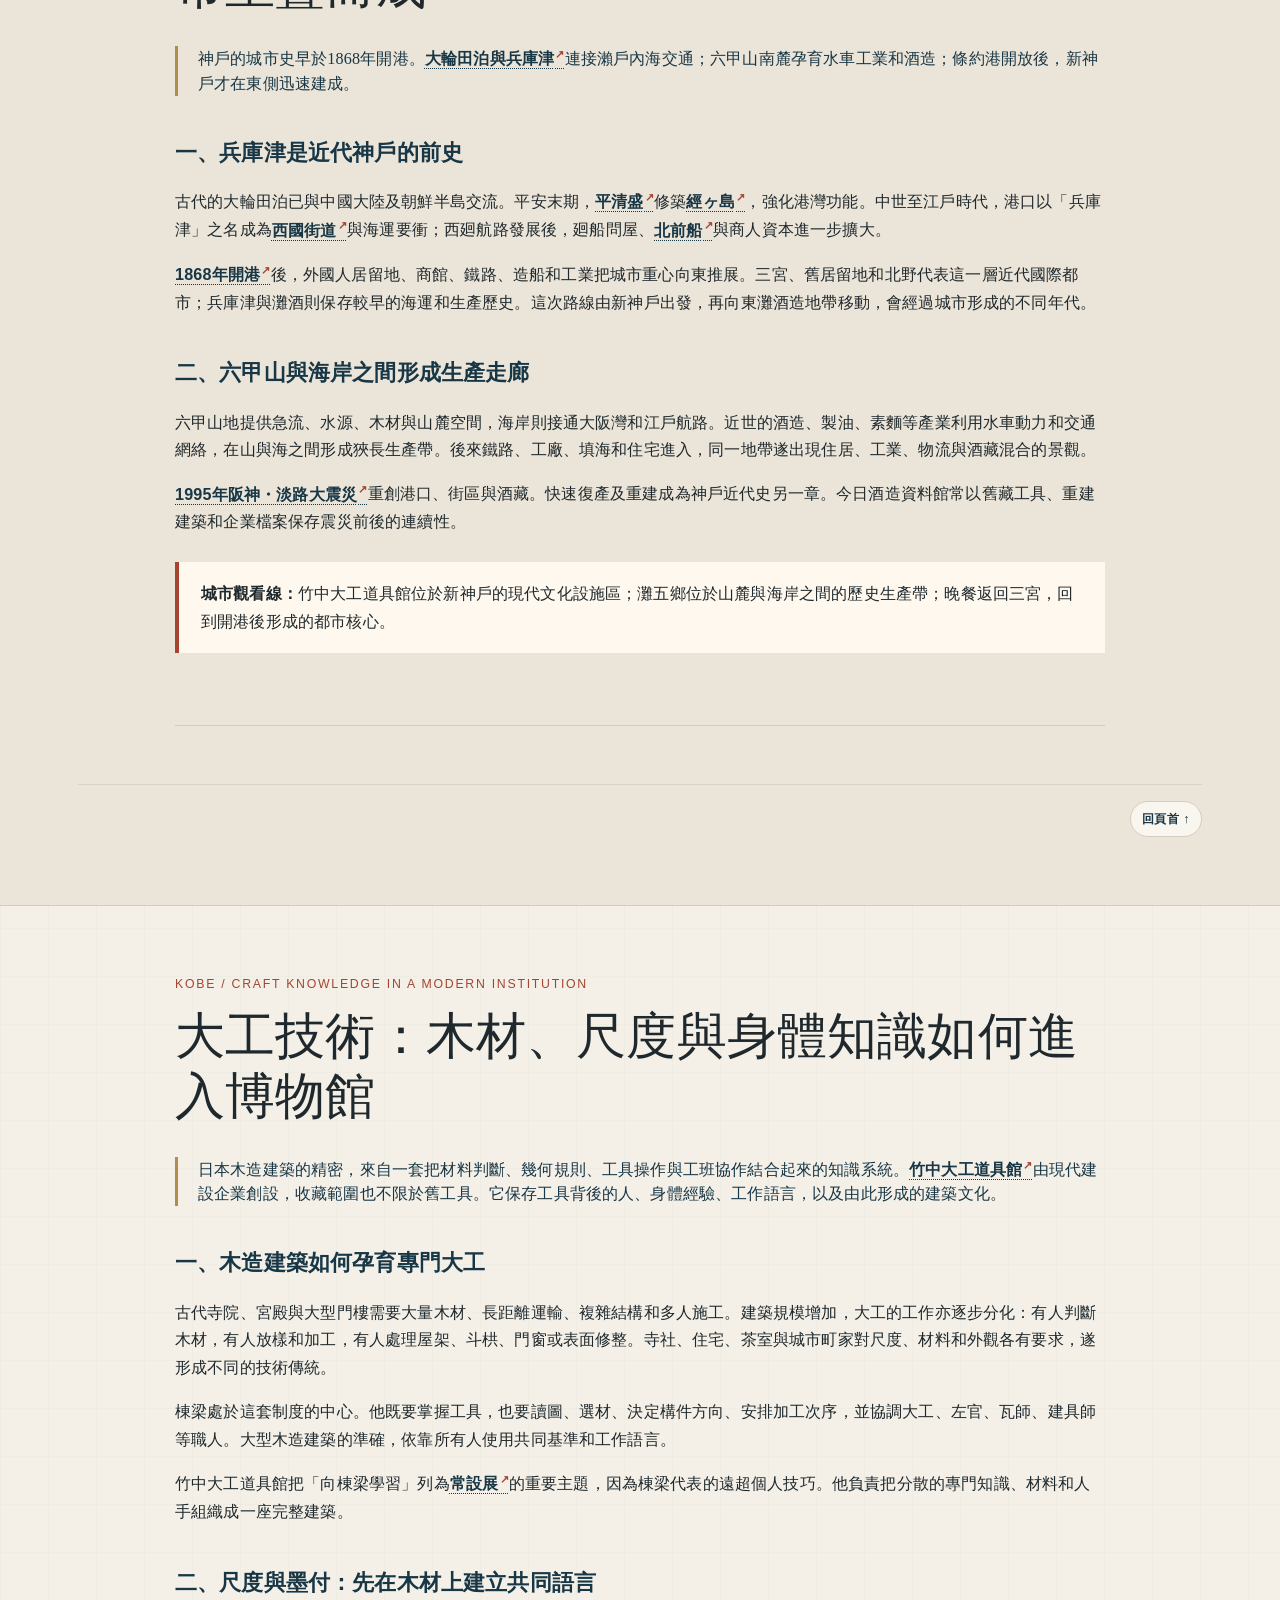
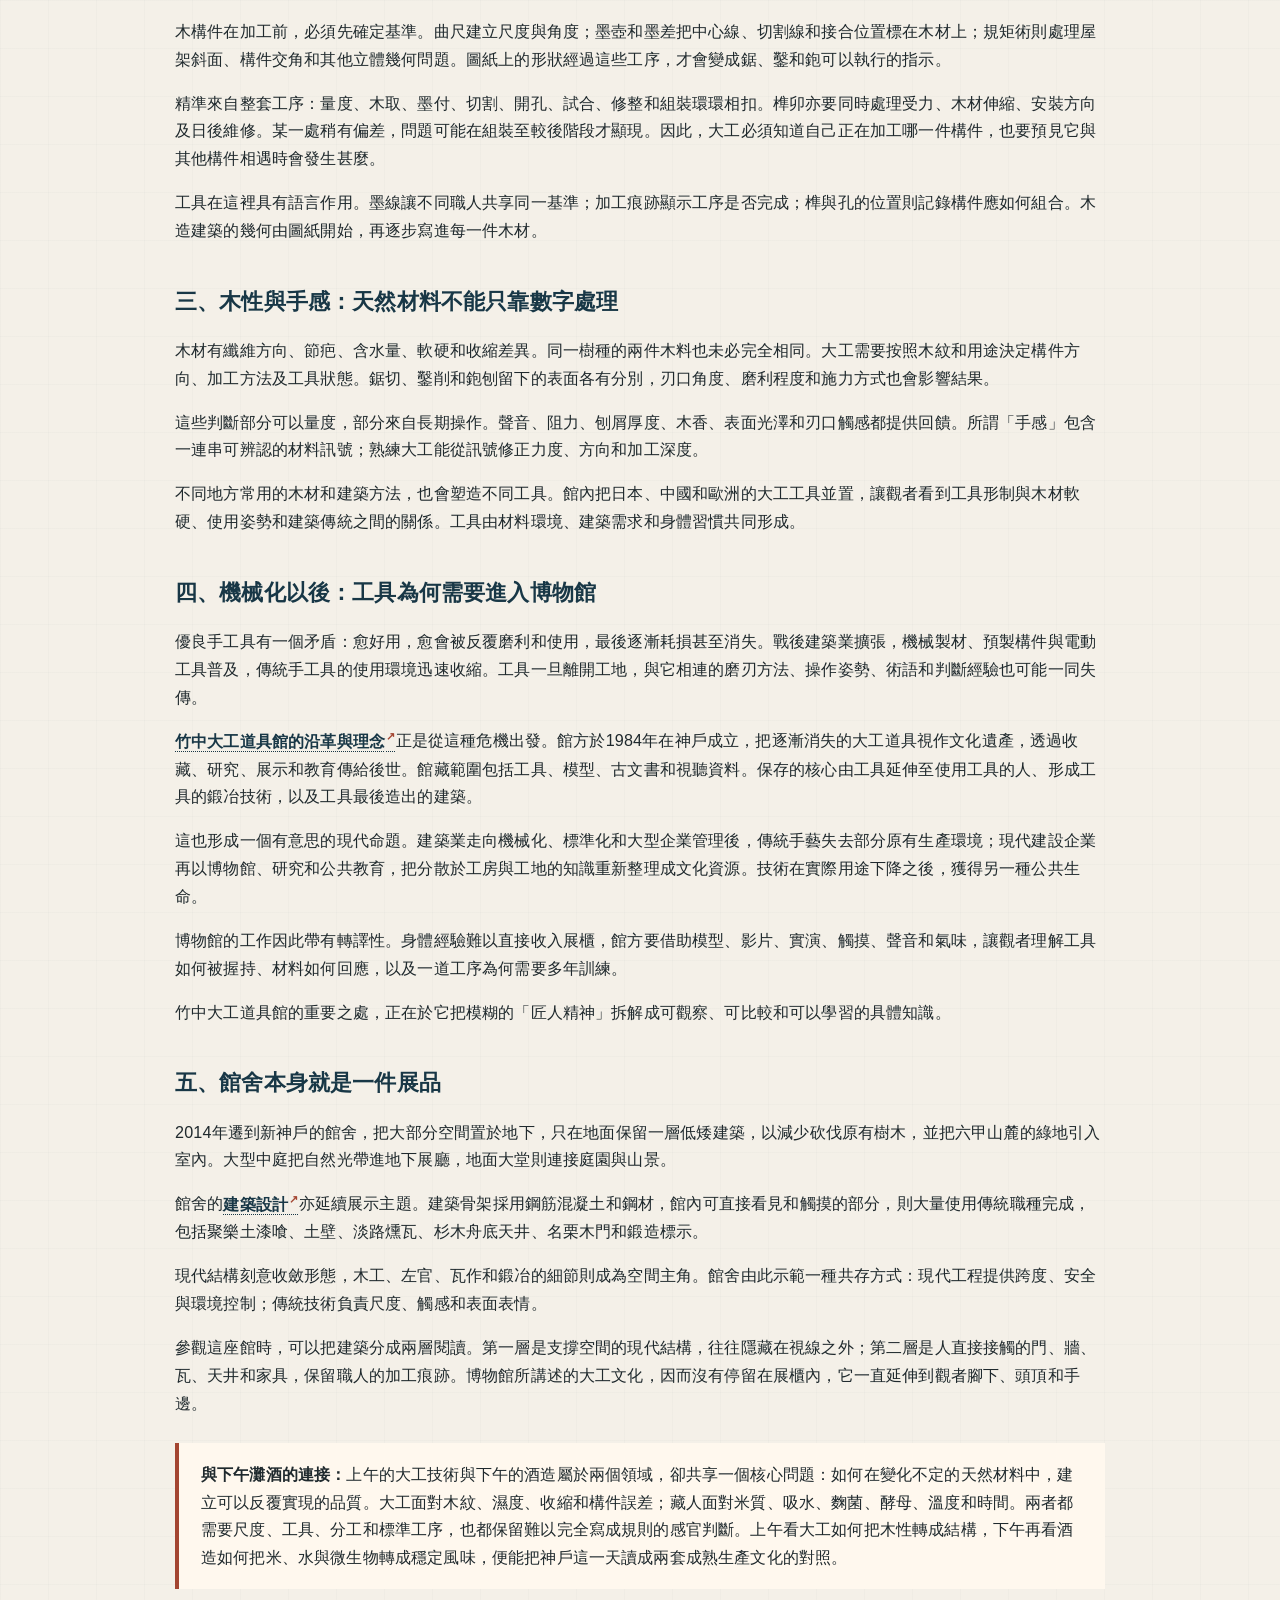
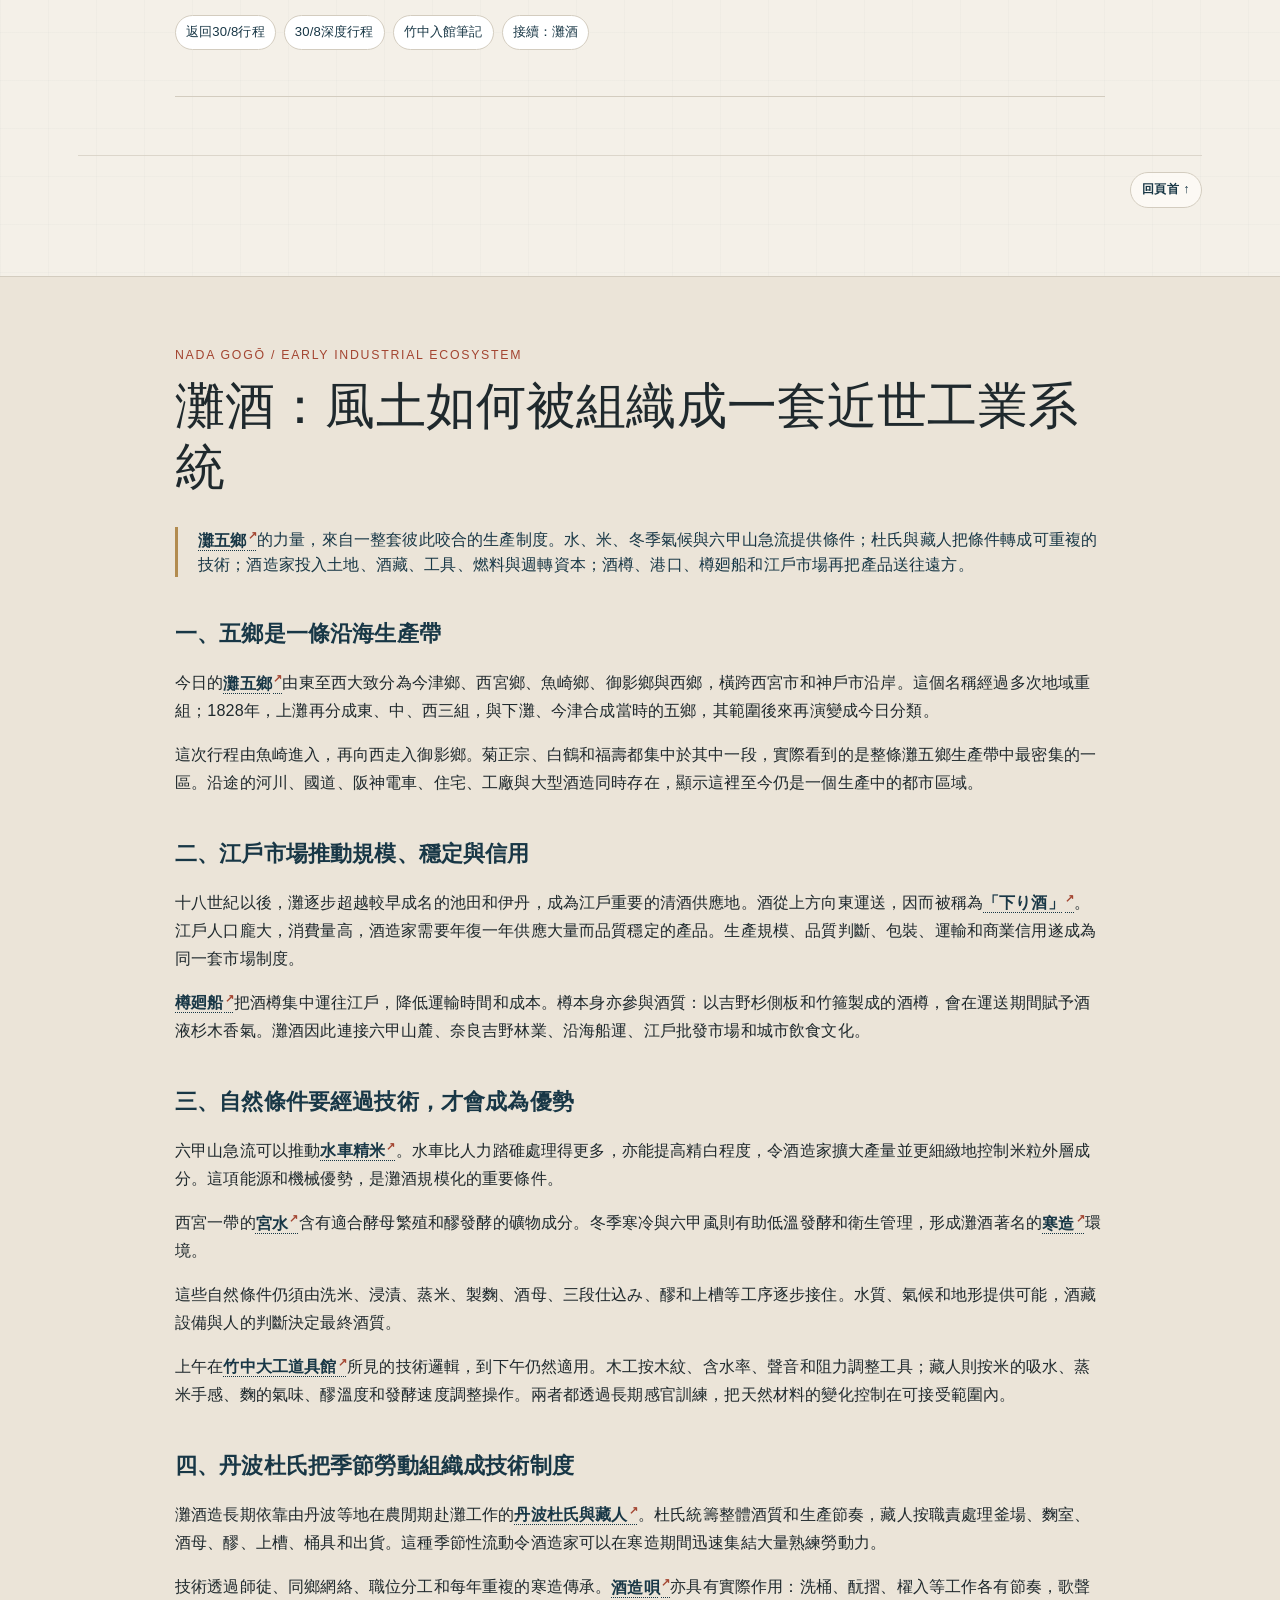
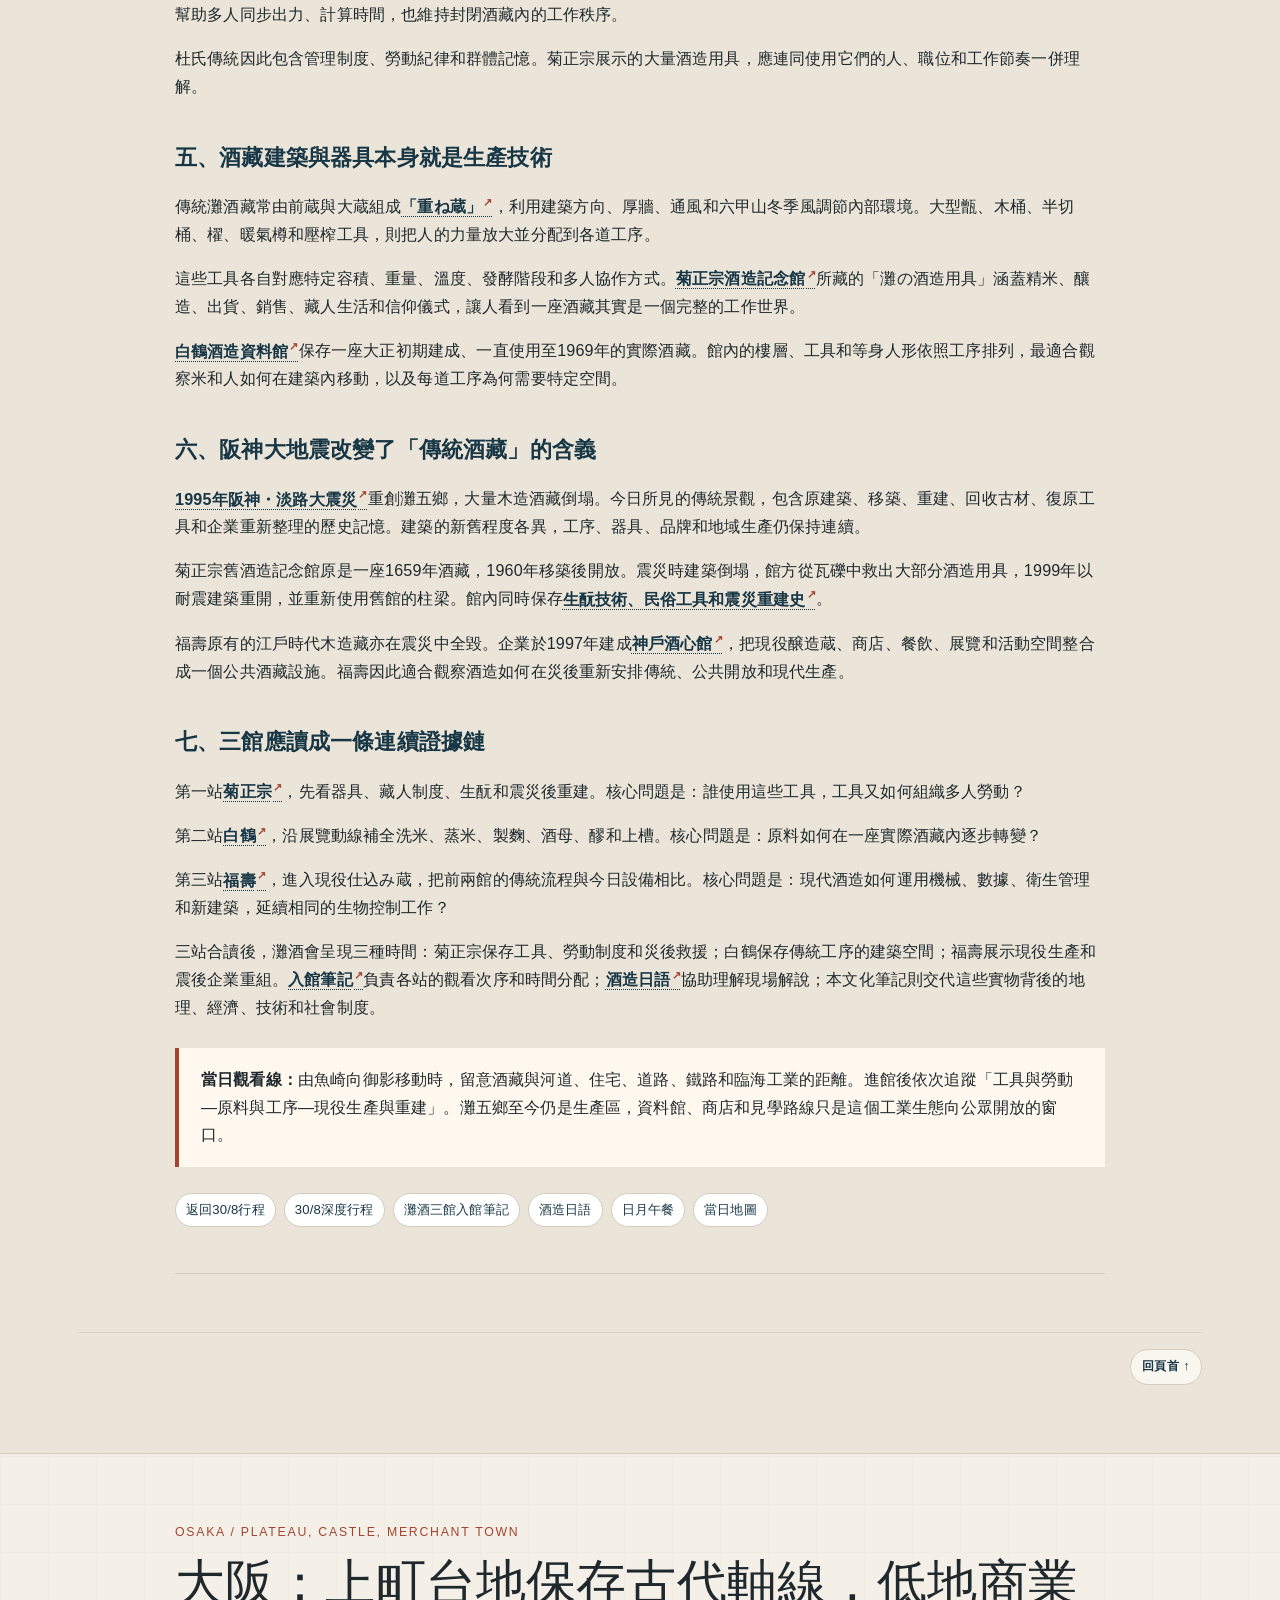
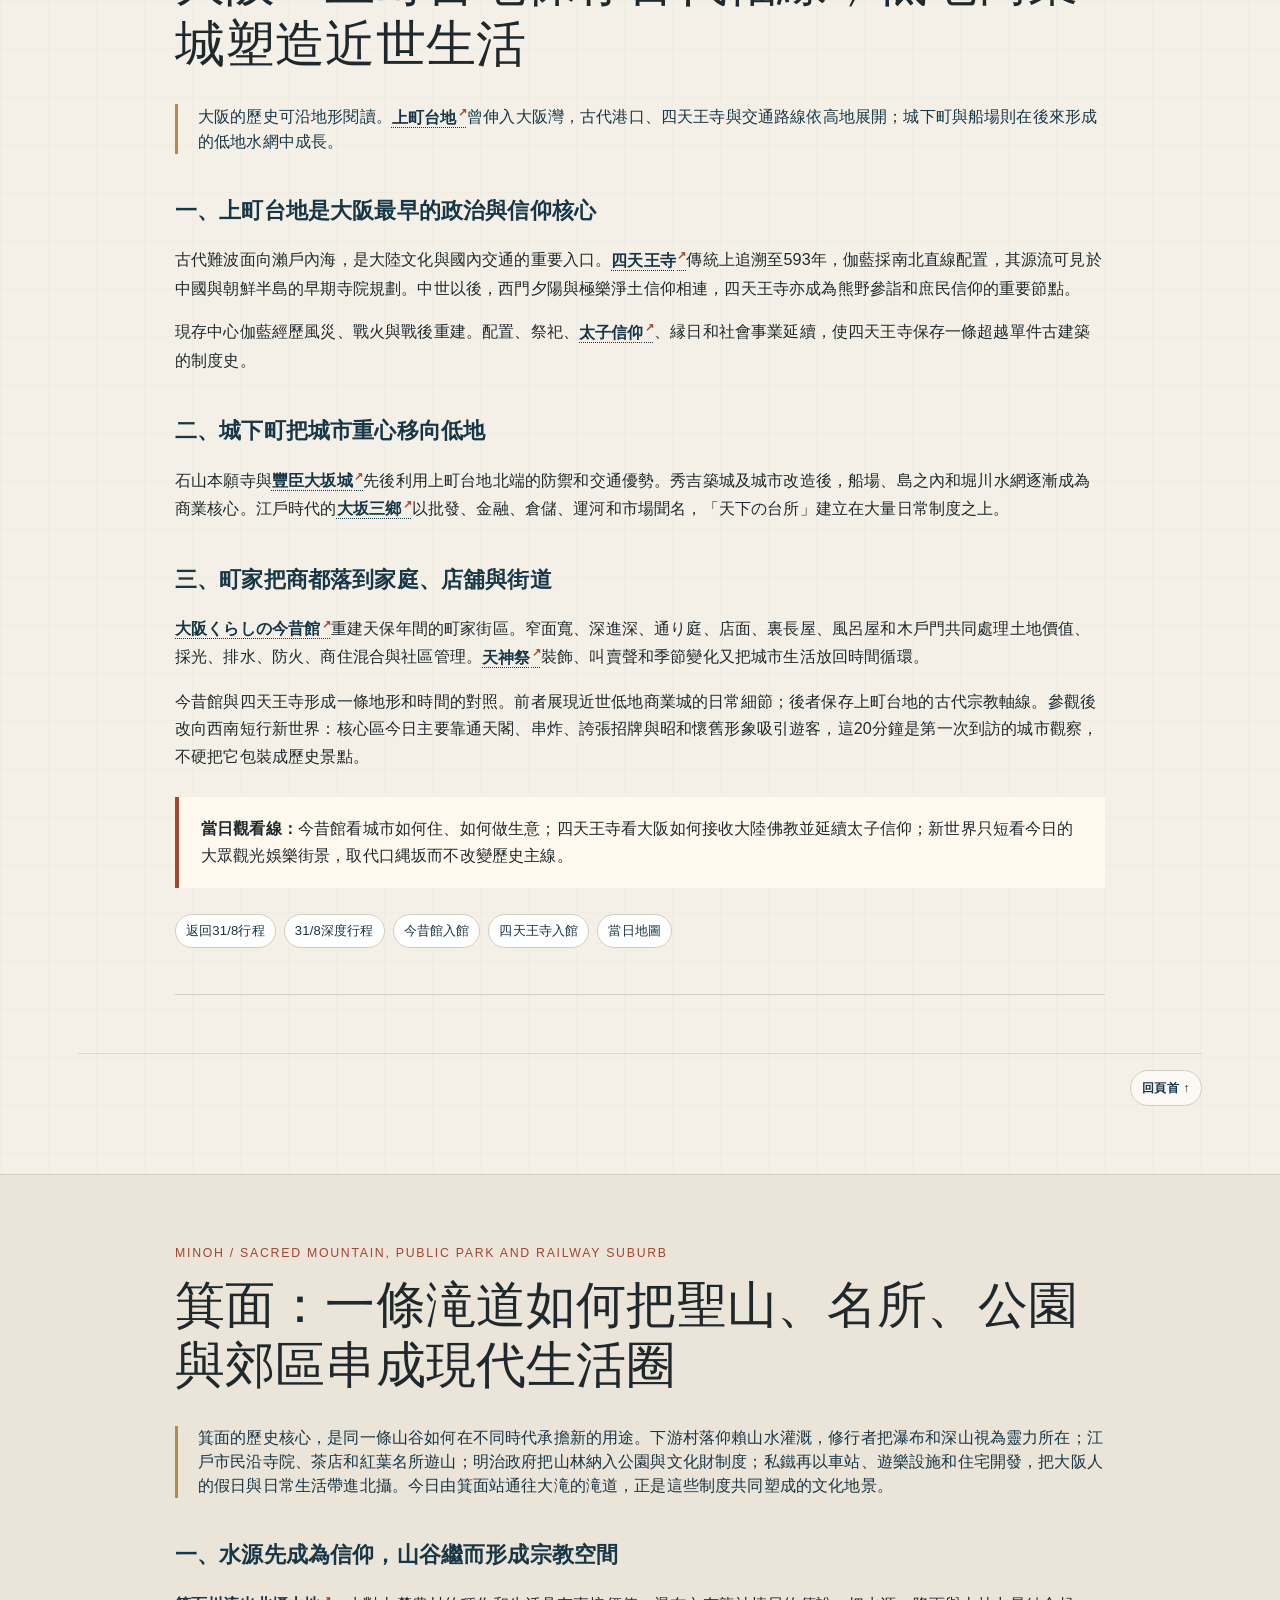
==== commit 0d692fb2: "Update Nara culture notes" ====
--- a/culture.html
+++ b/culture.html
@@ -57,15 +57,27 @@
   </div>
 </div></section>
 
-<section class="section alt" id="nara"><div class="wrap"><article class="essay culture-depth"><div class="kicker">Nara / capital after the capital</div><h2>奈良：王都退場後，寺院接管了城市時間</h2><p class="pullquote">奈良最重要的歷史轉折，發生在遷都之後。政治中心移走，<a class="term-link" href="https://www.todaiji.or.jp/history/" target="_blank" rel="noopener noreferrer" title="東大寺官方寺史">東大寺</a>、<a class="term-link" href="https://www.kohfukuji.com/about/history/" target="_blank" rel="noopener noreferrer" title="興福寺官方沿革">興福寺</a>、<a class="term-link" href="https://gangoji-tera.or.jp/read/history.html" target="_blank" rel="noopener noreferrer" title="元興寺官方沿革">元興寺</a>等寺院繼續聚集土地、工匠、僧侶、學問與門前人口，舊都遂轉化為「南都」。</p>
-<h3>一、平城京留下城市骨架</h3><p>八世紀的<a class="term-link" href="https://www.city.nara.lg.jp/site/world-heritage/88528.html" target="_blank" rel="noopener noreferrer" title="奈良市：平城宮跡與平城京">平城京</a>按照律令國家的尺度規劃，宮城、朱雀大路、條坊街區與寺院共同構成首都秩序。784年遷都後，宮殿區迅速衰落，東部外京與大寺院周邊仍有人口和經濟活動。奈良往後的生命力，主要來自寺社制度延續，以及為寺院服務的工匠、商人、僧侶和門前居民。</p>
-<p>「古都奈良」因此包含兩種時間。<a class="term-link" href="https://www.city.nara.lg.jp/site/world-heritage/88528.html" target="_blank" rel="noopener noreferrer" title="奈良市：平城宮跡">平城宮跡</a>保存王都的幾何秩序；東大寺一帶呈現寺院城市的長期發展。這次行程集中後者，因為<a class="term-link" href="https://www.narahaku.go.jp/" target="_blank" rel="noopener noreferrer" title="奈良國立博物館官方網站">奈良國立博物館</a>、東大寺與<a class="term-link" href="https://isuien.or.jp/garden" target="_blank" rel="noopener noreferrer" title="依水園官方庭園介紹">依水園</a>都位於這條東部文化軸線上。</p>
-<h3>二、南都佛教是一套社會制度</h3><p>東大寺創建與<a class="term-link" href="https://www.todaiji.or.jp/history/" target="_blank" rel="noopener noreferrer" title="東大寺官方寺史：聖武天皇與大佛建立">聖武天皇的鎮護國家構想</a>相連。大佛鑄造需要銅、木材、燃料、運輸、工匠與全國性動員；寺院又管理經典、儀式、莊園、僧團和修造。佛畫與佛像在這套制度內承擔禮拜、法會、教化、供養和權威展示等功能。</p>
-<p><a class="term-link" href="https://www.todaiji.or.jp/history/" target="_blank" rel="noopener noreferrer" title="東大寺官方寺史：治承四年南都燒討與重建">1180年南都燒討</a>及其後多次戰火，令「重建」成為奈良文化的重要部分。大佛殿、南大門、法華堂與二月堂來自不同時代，合在一起形成一部以建築和儀式寫成的寺院史。今日所見的價值，正在於各時代如何接續前代的宗教必要性。</p>
-<h3>三、博物館令寺寶進入近代公共知識</h3><p>明治以後，<a class="term-link" href="https://www.bunka.go.jp/seisaku/bunkazai/shokai/gaiyo/index.html" target="_blank" rel="noopener noreferrer" title="文化廳：日本文化財保護制度概要">神佛分離、寺院財政轉變與文化財制度</a>形成，寺寶逐步進入調查、分類、修復和公開展示。奈良國立博物館代表這套近代轉換：寺院內具有宗教用途的物件，同時成為國家文化財與美術史研究材料。</p>
-<p>上午先看<a class="term-link" href="https://www.narahaku.go.jp/exhibition/special/202607_nantobutsuga/" target="_blank" rel="noopener noreferrer" title="奈良國立博物館：南都仏画特展">「南都仏画」</a>與<a class="term-link" href="https://www.narahaku.go.jp/about/guide/butsuzo/" target="_blank" rel="noopener noreferrer" title="奈良國立博物館佛像館介紹">佛像館</a>，可以掌握身色、手印、衣紋、截金和造像材料。下午走進東大寺，則把這些視覺知識放回殿堂尺度、參拜方向、儀式動線與重建歷史。兩個場域提供不同證據，合讀時才見完整。</p>
-<h3>四、依水園把奈良帶入近世與近代</h3><p>依水園的前園源於江戶時代，後園形成於明治期。園內借入若草山、東大寺南大門與山麓景觀，將宏大的寺院城市收進私人步行空間。它顯示奈良文化在古代佛教以外，還有近世商人與近代收藏家塑造的審美層次。</p>
-<div class="interpret-box"><strong>當日觀看線：</strong>國博看圖像如何被保存與分類；東大寺看宗教制度如何佔據空間；依水園看後世如何把古都景觀轉化成私人審美。</div>
+<section class="section alt" id="nara"><div class="wrap"><article class="essay culture-depth"><div class="kicker">Nara / capital after the capital</div><h2>奈良：王都退場後，寺院接管了城市時間</h2><p class="pullquote">奈良最重要的歷史轉折，發生在遷都之後。政治中心移走，城市卻沒有隨宮廷一同消失。<a class="term-link" href="https://www.todaiji.or.jp/history/" target="_blank" rel="noopener noreferrer" title="東大寺官方寺史">東大寺</a>、<a class="term-link" href="https://www.kohfukuji.com/about/history/" target="_blank" rel="noopener noreferrer" title="興福寺官方沿革">興福寺</a>、<a class="term-link" href="https://gangoji-tera.or.jp/read/history.html" target="_blank" rel="noopener noreferrer" title="元興寺官方沿革">元興寺</a>等大寺院繼續掌握土地、僧團、學問、法會、工匠與門前人口，使舊都逐步轉化為「南都」。奈良因此保存了兩種城市時間：短暫而規整的王都，以及延續千年以上的寺院城市。</p>
+<h3>一、平城京留下國家規劃的城市骨架</h3>
+<p>710年建立的<a class="term-link" href="https://www.city.nara.lg.jp/site/world-heritage/88528.html" target="_blank" rel="noopener noreferrer" title="奈良市：平城宮跡與平城京">平城京</a>，依照律令國家的尺度配置宮城、朱雀大路、條坊街區與大寺院。城市空間將天皇、官署、貴族宅第、市場與宗教機構安排進同一套秩序，顯示八世紀日本如何以中國都城制度塑造中央集權國家。</p>
+<p>784年遷都長岡京後，宮殿與官署失去功能，平城宮一帶逐漸衰落。東部外京與大寺院周邊卻仍然有人居住、工作、參拜和交易。寺院需要修造殿堂、製作佛像、抄寫經典、舉行法會，也吸引僧侶、工匠、商人、旅人與門前居民。奈良的城市重心由宮城轉向寺社，空間秩序亦由行政首都轉成宗教城市。</p>
+<p>「古都奈良」因此包含兩種面貌。<a class="term-link" href="https://www.city.nara.lg.jp/site/world-heritage/88528.html" target="_blank" rel="noopener noreferrer" title="奈良市：平城宮跡">平城宮跡</a>保存王都的幾何秩序；奈良公園以東的大寺院區，則呈現遷都後長期形成的南都社會。這次行程集中後者，因為<a class="term-link" href="https://www.narahaku.go.jp/" target="_blank" rel="noopener noreferrer" title="奈良國立博物館官方網站">奈良國立博物館</a>、東大寺與<a class="term-link" href="https://isuien.or.jp/garden" target="_blank" rel="noopener noreferrer" title="依水園官方庭園介紹">依水園</a>都位於這條東部文化軸線上。</p>
+<h3>二、南都寺院組成另一套城市秩序</h3>
+<p>南都寺院並非孤立的宗教建築。它們同時是學術機構、土地管理者、工藝委託人、儀式中心和政治勢力。僧侶研究經論、培養宗派學問；寺院管理莊園與物資；工房製作佛像、佛畫、法具和建築構件；大型法會則帶動住宿、布施、飲食、交通和門前交易。</p>
+<p>東大寺代表國家佛教的巨大規模。聖武天皇推動盧舍那大佛工程，動員全國的銅、木材、燃料、運輸、工匠與勞力，把宗教願望轉化成國家工程。東大寺其後經歷燒毀、重建與修補，詳細歷史、華嚴思想、建築和造像技法另見<a class="term-link" href="todaiji.html" title="東大寺特別專頁">「東大寺特別專頁」</a>。</p>
+<p><a class="term-link" href="https://www.kohfukuji.com/about/history/" target="_blank" rel="noopener noreferrer" title="興福寺官方沿革">興福寺</a>則與藤原氏及春日社關係密切。寺院與神社共同形成龐大的宗教和政治網絡，在中世大和具有很強的影響力。寺社勢力參與土地管理、地方秩序與武力衝突，顯示南都佛教早已超出殿堂內的禮拜活動。</p>
+<p><a class="term-link" href="https://gangoji-tera.or.jp/read/history.html" target="_blank" rel="noopener noreferrer" title="元興寺官方沿革">元興寺</a>承接飛鳥寺傳統，後來寺域逐漸分解，部分土地轉化成今日奈良町的街區。這段歷史尤其能說明奈良城市的延續方式：寺院範圍可以縮小，寺地、道路、町屋與居民生活仍會留下前代空間的痕跡。</p>
+<p><a class="term-link" href="https://www.todaiji.or.jp/history/" target="_blank" rel="noopener noreferrer" title="東大寺官方寺史：治承四年南都燒討與重建">1180年的南都燒討</a>以及其後多次戰火，使毀壞與重建成為整個奈良寺院文化的共同經驗。今日所見的殿堂、佛像和街道往往來自不同年代。奈良的歷史價值，正在於各時代如何以當時的技術、財力與信仰需要，接續已經殘缺的前代遺產。</p>
+<h3>三、博物館把寺寶轉化成近代公共知識</h3>
+<p>明治初年推行神佛分離，寺領、制度與財政結構急劇改變。部分寺院失去收入，佛像、佛畫和法具亦面臨散失與破壞。其後形成的<a class="term-link" href="https://www.bunka.go.jp/seisaku/bunkazai/shokai/gaiyo/index.html" target="_blank" rel="noopener noreferrer" title="文化廳：日本文化財保護制度概要">文化財保護制度</a>，逐步把寺院所藏物件納入調查、分類、指定、修復與公開展示。</p>
+<p><a class="term-link" href="https://www.narahaku.go.jp/" target="_blank" rel="noopener noreferrer" title="奈良國立博物館官方網站">奈良國立博物館</a>正是這種近代轉換的重要場域。原本分屬不同寺院、宗派和儀式的物件，在展櫃內被按年代、材料、風格和題材重新排列。宗教物件由此同時成為國家文化財、美術史證據與公共教育材料。</p>
+<p>這種保存方式帶來清楚的觀看條件。展櫃讓觀眾近距離比較佛像的木材接合、衣紋、殘彩和截金，也能把原本分散各地的佛畫並置研究。然而，博物館亦抽走了香火、誦經、昏暗光線、禮拜方向與殿堂尺度。上午在<a class="term-link" href="https://www.narahaku.go.jp/exhibition/special/202607_nantobutsuga/" target="_blank" rel="noopener noreferrer" title="奈良國立博物館：南都仏画特展">「南都仏画」特展</a>與<a class="term-link" href="https://www.narahaku.go.jp/about/guide/butsuzo/" target="_blank" rel="noopener noreferrer" title="奈良國立博物館佛像館介紹">佛像館</a>觀看作品，下午走進東大寺，正好把博物館提供的視覺知識重新放回宗教空間。</p>
+<p>奈良國立博物館與南都寺院因此提供兩種互補證據。博物館回答作品如何被分類、保存和比較；寺院則顯示物件原本如何服務禮拜、法會、權威與共同體記憶。</p>
+<h3>四、依水園把寺院城市轉化成古都風景</h3>
+<p><a class="term-link" href="https://isuien.or.jp/garden" target="_blank" rel="noopener noreferrer" title="依水園官方庭園介紹">依水園</a>的前園形成於江戶時代，後園則主要建於明治時期。兩座庭園反映不同年代的生活與審美，亦把奈良的寺院、山麓和城市景觀納入私人空間。</p>
+<p>後園借入若草山、春日山與東大寺南大門一帶的輪廓。人在園內移動時，池水、樹木、茶室與遠方寺院屋頂被整理成連續畫面。原本屬於宗教、交通和日常生活的城市景觀，經過庭園設計後，成為可停步、框取和欣賞的「古都」。</p>
+<p>這種觀看方式反映奈良進入近世與近代後的另一層轉變。寺院仍然舉行法會，居民仍在城市生活；與此同時，收藏家、園主、學者與旅人開始把奈良視為歷史景觀和審美對象。今日遊人眼中的「奈良風景」，很大程度上延續了這套後來形成的觀看方法。</p>
+<div class="interpret-box"><strong>當日觀看線：</strong>奈良國立博物館看宗教物件如何被保存、分類與比較；東大寺看寺院制度如何佔據空間、動員資源並反覆重建；依水園看後世如何把寺院城市轉化成私人審美與古都風景。<br><br>平城京留下國家規劃的骨架；南都寺院維持宗教、知識與城市生活；近代博物館、庭園與文化財制度，再把這些遺產整理成今日所見的古都。</div>
 <div class="contextual-links"><a href="daily.html#d0827">返回27/8行程</a><a href="deep-itinerary.html#nara">27/8深度行程</a><a href="museums.html#nara-museum">奈良國博入館</a><a href="museums.html#todaiji">東大寺入館</a><a href="todaiji.html">東大寺特別專頁</a><a href="maps.html#d0827">當日地圖</a></div></article></div></section>
 
 <section class="section" id="sakai"><div class="wrap"><article class="essay culture-depth"><div class="kicker">Sakai / port, credit, manufacture</div><h2>堺：邊界港市如何把交易、器物與工藝變成城市能力</h2><p class="pullquote">「堺」一名通常解釋為攝津、河內與和泉三國之界。這個邊界位置沒有令城市變得偏遠，反而接通大阪灣、瀨戶內海航路與多條陸路。中世堺由此成為人、貨物、情報與信用交會的港市。港口帶來海外器物和金屬原料；商人組織維持交易；茶人判斷器物與人情；工匠再把訂單轉成火器、刃物及其他商品。</p>
--- a/assets/style.css
+++ b/assets/style.css
@@ -53,10 +53,10 @@
 .food-card{display:grid;grid-template-columns:150px minmax(0,1fr) 250px;gap:24px;background:var(--card);border:1px solid var(--line);padding:24px;scroll-margin-top:110px}.food-card+.food-card{margin-top:14px}.food-time{font-family:var(--serif);font-size:1.28rem;color:var(--navy)}.food-card h2{font-family:var(--serif);font-size:1.4rem;margin:0 0 6px}.food-card .address{font-size:.86rem;color:var(--muted)}.food-note{font-size:.9rem;color:var(--muted);border-left:1px solid var(--line);padding-left:20px}
 .map-grid{display:grid;grid-template-columns:repeat(2,1fr);gap:18px}.map-card{background:var(--card);border:1px solid var(--line);padding:24px;scroll-margin-top:110px}.map-card h2{font-family:var(--serif);font-size:1.45rem;margin:.1em 0 .5em}.route-steps{counter-reset:step;list-style:none;padding:0;margin:20px 0}.route-steps li{counter-increment:step;position:relative;padding:0 0 18px 40px}.route-steps li::before{content:counter(step);position:absolute;left:0;top:0;width:25px;height:25px;border-radius:50%;background:var(--navy);color:white;display:grid;place-items:center;font-size:.75rem}.route-steps li:not(:last-child)::after{content:"";position:absolute;left:12px;top:25px;bottom:0;border-left:1px dashed var(--gold)}.map-actions{display:flex;flex-wrap:wrap;gap:8px}.button{display:inline-flex;align-items:center;justify-content:center;gap:8px;border:1px solid var(--navy);background:var(--navy);color:white!important;text-decoration:none;padding:9px 13px;border-radius:999px;font-size:.84rem;font-weight:700}.button.secondary{background:transparent;color:var(--navy)!important}.button:hover{background:var(--vermilion);border-color:var(--vermilion);color:white!important}
 .checklist{display:grid;grid-template-columns:repeat(3,1fr);gap:14px}.check-item{background:var(--card);border:1px solid var(--line);padding:18px}.check-item strong{display:block;color:var(--navy)}
-.footer{background:#172c37;color:#dfe8eb;padding:38px 0;font-size:.86rem}.footer-grid{display:flex;justify-content:space-between;gap:24px;align-items:flex-end}.footer a{color:white}.footer .updated{color:#aebfc5}
+.footer{background:#172c37;color:#dfe8eb;padding:38px 0;font-size:.86rem}.footer-grid{display:flex;justify-content:space-between;gap:24px;align-items:flex-end}.footer a{color:white}.footer .updated{color:#aebfc5}.offline-control{display:flex;flex-direction:column;align-items:flex-end;gap:6px;margin-left:auto}.offline-update{appearance:none;border:1px solid rgba(255,255,255,.55);border-radius:999px;background:transparent;color:white;padding:8px 13px;font:inherit;font-weight:700;cursor:pointer}.offline-update:hover{background:white;color:var(--navy)}.offline-update:disabled{cursor:wait;opacity:.65}.offline-status{color:#aebfc5;font-size:.76rem;white-space:nowrap}
 .mobile-tools{display:none}
 @media(max-width:980px){.hero-grid{grid-template-columns:1fr;min-height:0}.hero-art{min-height:300px}.grid-3,.museum-grid,.map-grid{grid-template-columns:1fr}.day-card,.food-card{grid-template-columns:115px 1fr}.day-aside,.food-note{grid-column:2;border-left:0;border-top:1px solid var(--line);padding:15px 0 0}.stat-row{grid-template-columns:repeat(2,1fr)}}
-@media(max-width:760px){.wrap{padding:0 19px}.header-row{min-height:68px}.nav-toggle{display:block}.nav{display:none;position:absolute;left:0;right:0;top:68px;background:var(--paper);border-bottom:1px solid var(--line);padding:14px 19px;box-shadow:var(--shadow)}.nav.open{display:grid;grid-template-columns:repeat(2,1fr);gap:6px 16px}.nav a{padding:8px 0;border-bottom:1px solid var(--line)}.brand-copy span{display:none}.hero-grid{padding-top:54px;padding-bottom:54px}.hero h1,.page-hero h1{font-size:clamp(2.8rem,15vw,4.5rem)}.page-hero{padding:58px 0 42px}.section{padding:50px 0}.section-heading{grid-template-columns:1fr;gap:8px}.grid-2,.checklist{grid-template-columns:1fr}.day-card,.food-card{grid-template-columns:1fr;padding:21px}.day-aside,.food-note{grid-column:auto}.schedule td:first-child{width:92px}.focus-list{grid-template-columns:74px 1fr}.footer-grid{display:block}.mobile-tools{display:flex;position:fixed;left:12px;right:12px;bottom:12px;z-index:40;background:rgba(255,253,248,.95);backdrop-filter:blur(10px);border:1px solid var(--line);border-radius:999px;box-shadow:var(--shadow);overflow:hidden}.mobile-tools a{flex:1;text-align:center;padding:10px 4px;text-decoration:none;font-size:.75rem}.footer{padding-bottom:82px}}
+@media(max-width:760px){.wrap{padding:0 19px}.header-row{min-height:68px}.nav-toggle{display:block}.nav{display:none;position:absolute;left:0;right:0;top:68px;background:var(--paper);border-bottom:1px solid var(--line);padding:14px 19px;box-shadow:var(--shadow)}.nav.open{display:grid;grid-template-columns:repeat(2,1fr);gap:6px 16px}.nav a{padding:8px 0;border-bottom:1px solid var(--line)}.brand-copy span{display:none}.hero-grid{padding-top:54px;padding-bottom:54px}.hero h1,.page-hero h1{font-size:clamp(2.8rem,15vw,4.5rem)}.page-hero{padding:58px 0 42px}.section{padding:50px 0}.section-heading{grid-template-columns:1fr;gap:8px}.grid-2,.checklist{grid-template-columns:1fr}.day-card,.food-card{grid-template-columns:1fr;padding:21px}.day-aside,.food-note{grid-column:auto}.schedule td:first-child{width:92px}.focus-list{grid-template-columns:74px 1fr}.footer-grid{display:block}.offline-control{align-items:flex-start;margin:18px 0 0}.mobile-tools{display:flex;position:fixed;left:12px;right:12px;bottom:12px;z-index:40;background:rgba(255,253,248,.95);backdrop-filter:blur(10px);border:1px solid var(--line);border-radius:999px;box-shadow:var(--shadow);overflow:hidden}.mobile-tools a,.mobile-tools button{flex:1;text-align:center;padding:10px 4px;text-decoration:none;font-size:.75rem}.mobile-tools .offline-update{border:0;border-left:1px solid var(--line);border-radius:0;background:#183746;color:white;font-weight:700}.mobile-tools .offline-update:disabled{color:white}.footer{padding-bottom:82px}}
 @media print{.site-header,.mobile-tools,.map-actions,.footer{display:none}.hero,.page-hero{background:white;color:black;padding:20px 0}.hero .lede,.page-hero p{color:black}.section{padding:28px 0}.card,.day-card,.museum-card,.food-card,.map-card{break-inside:avoid;box-shadow:none}.wrap{max-width:none}}
 @media print{.back-to-top{display:none}}
 
